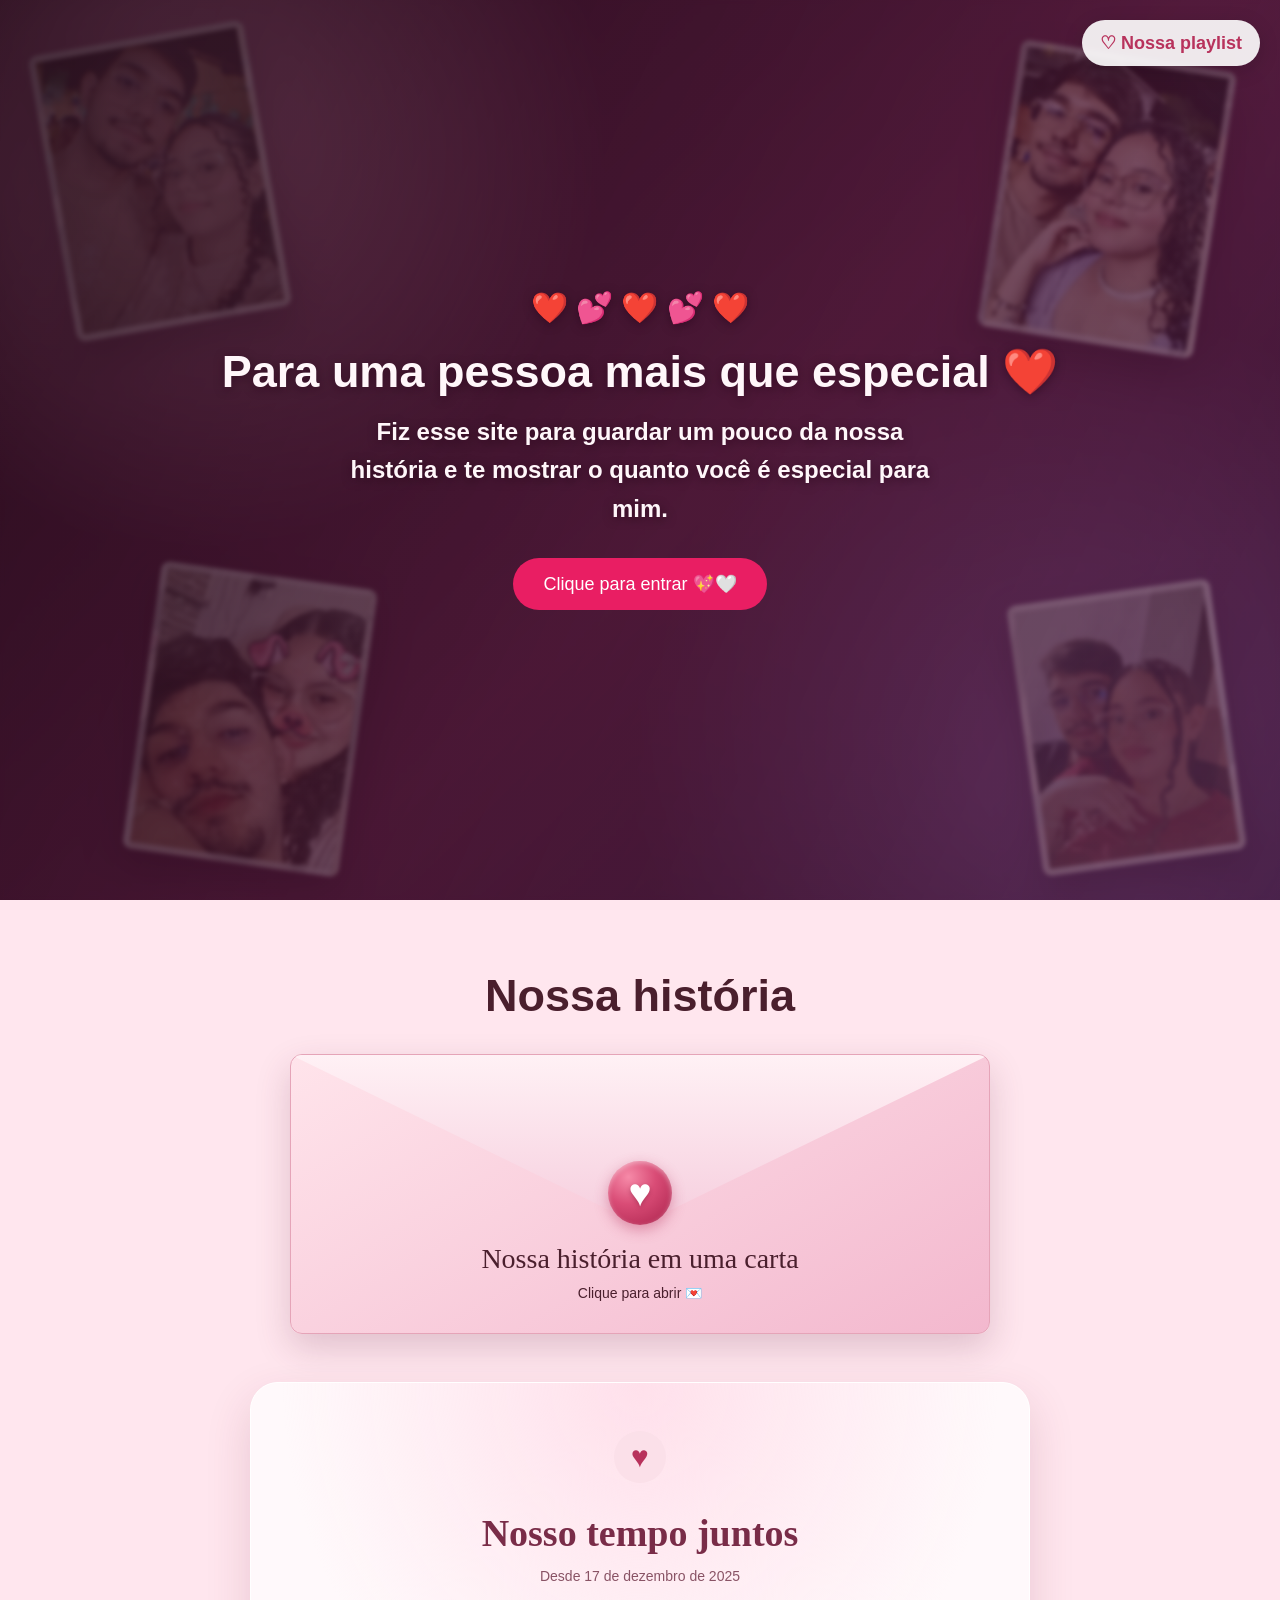
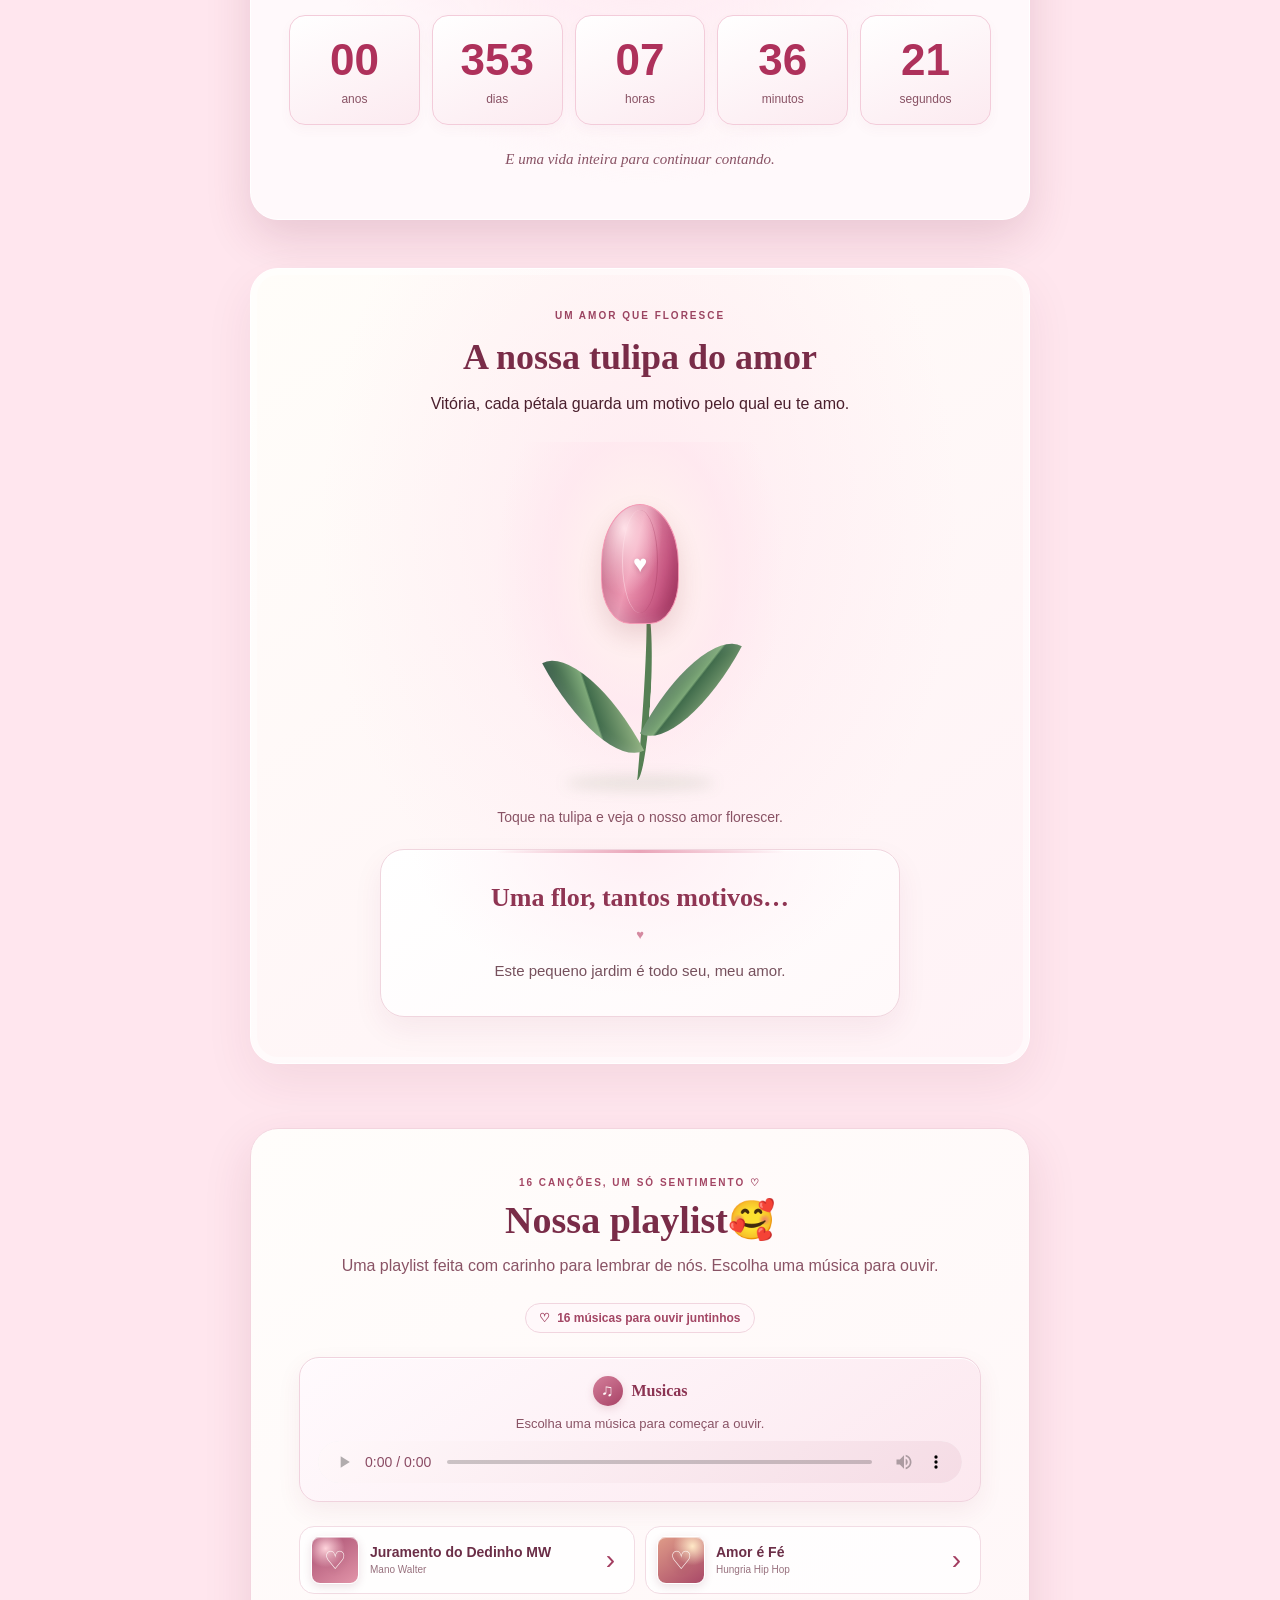
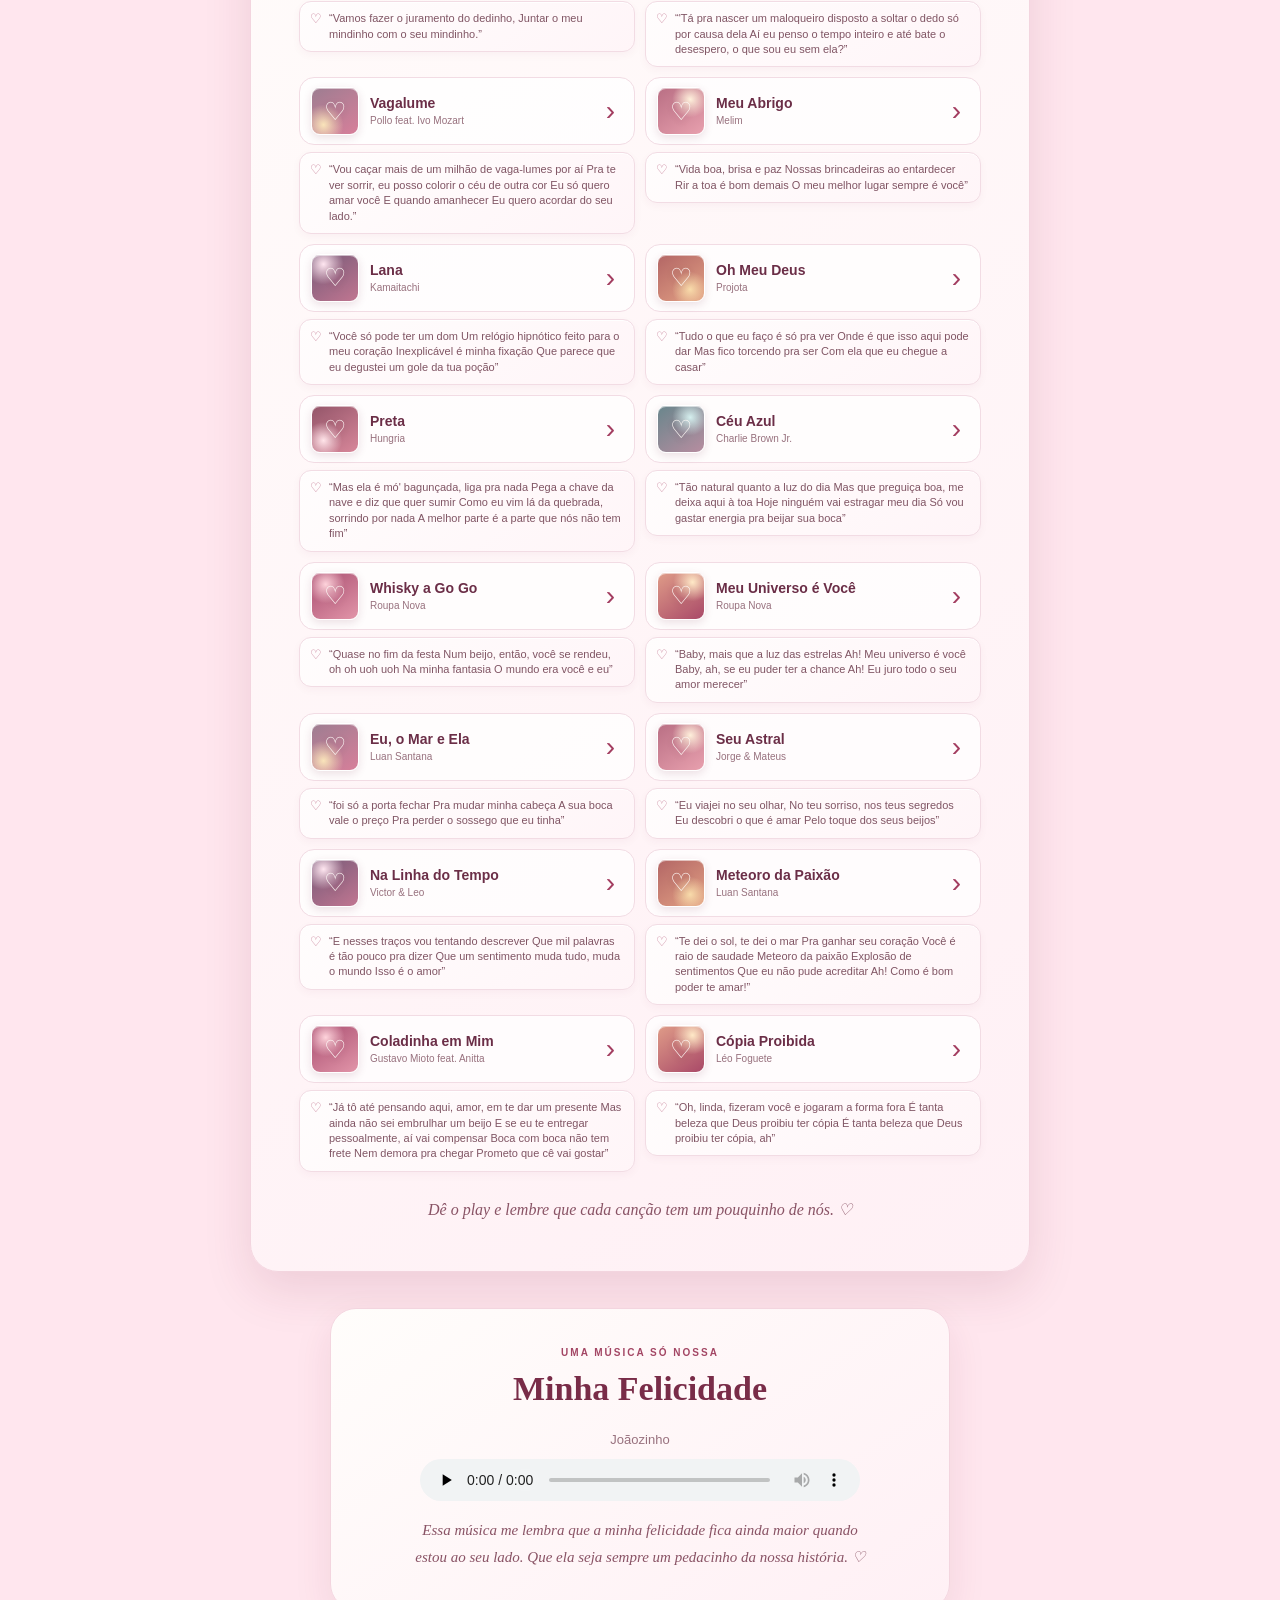
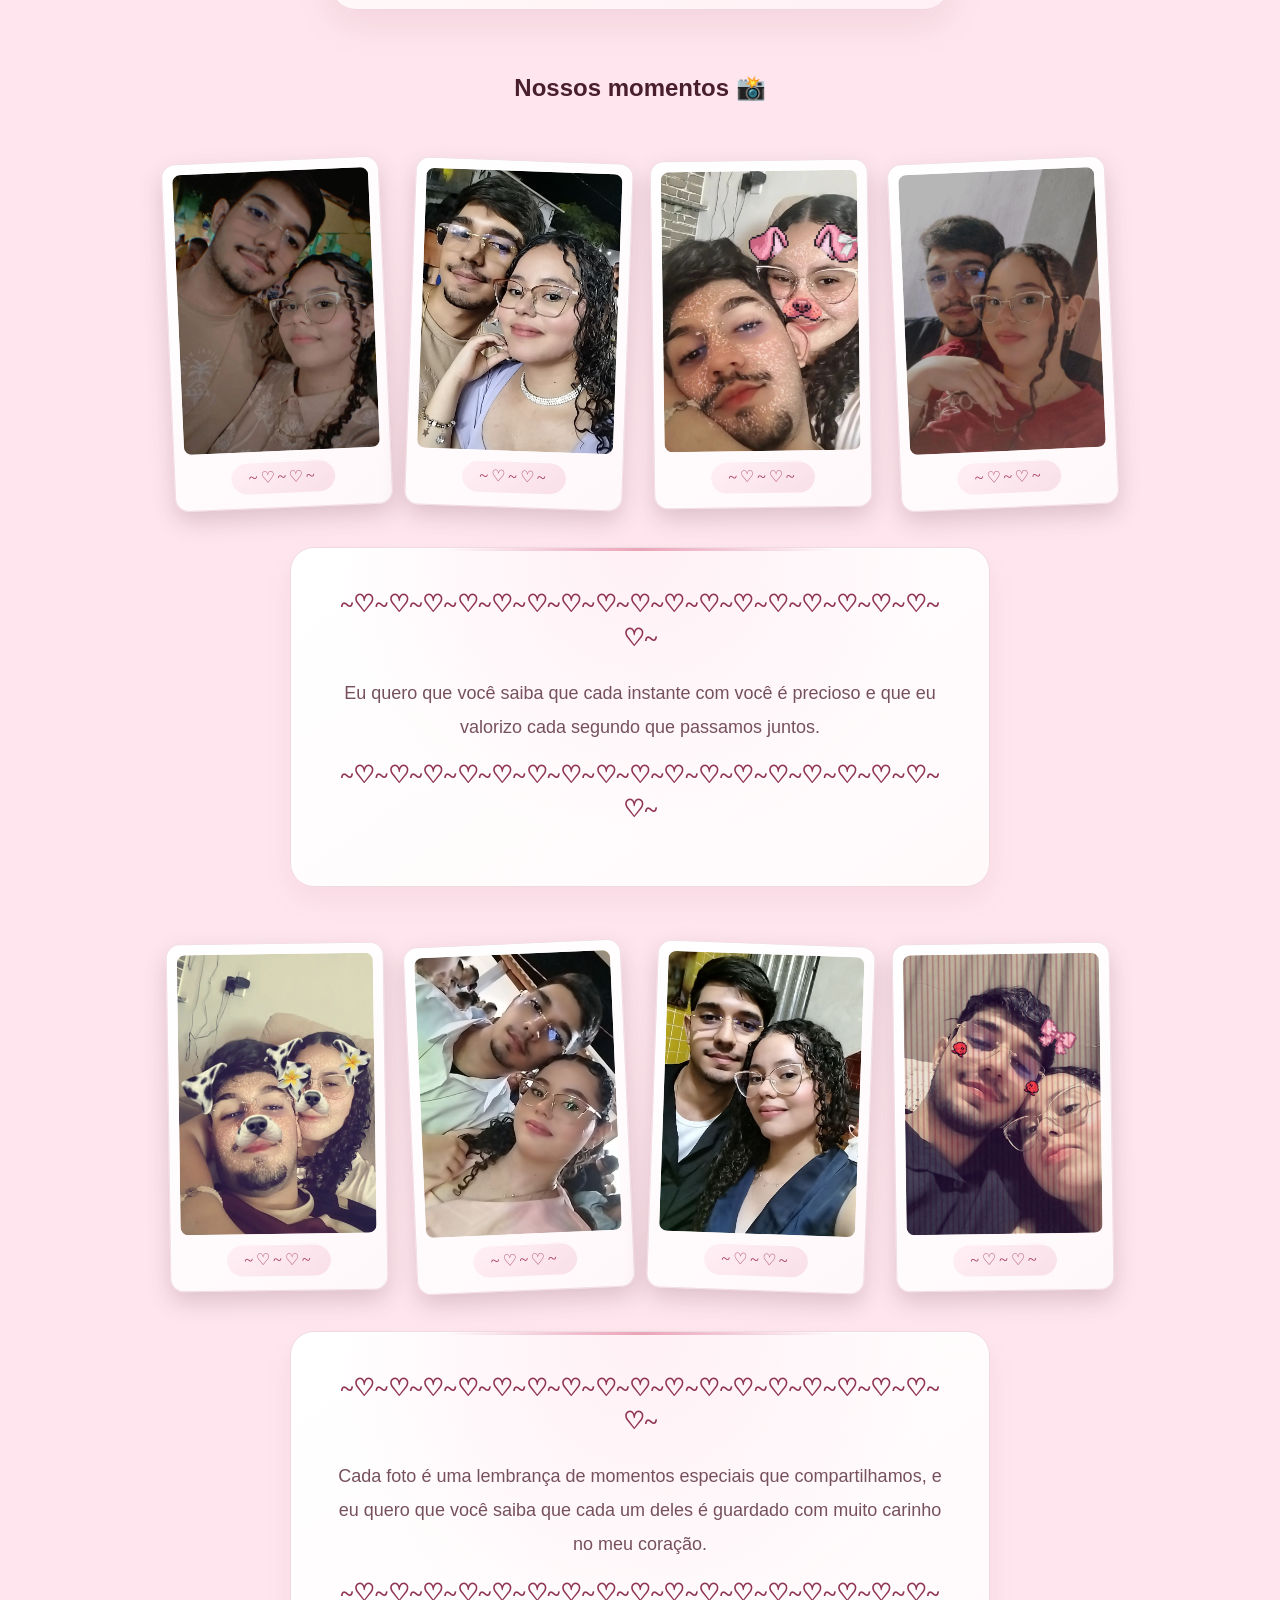
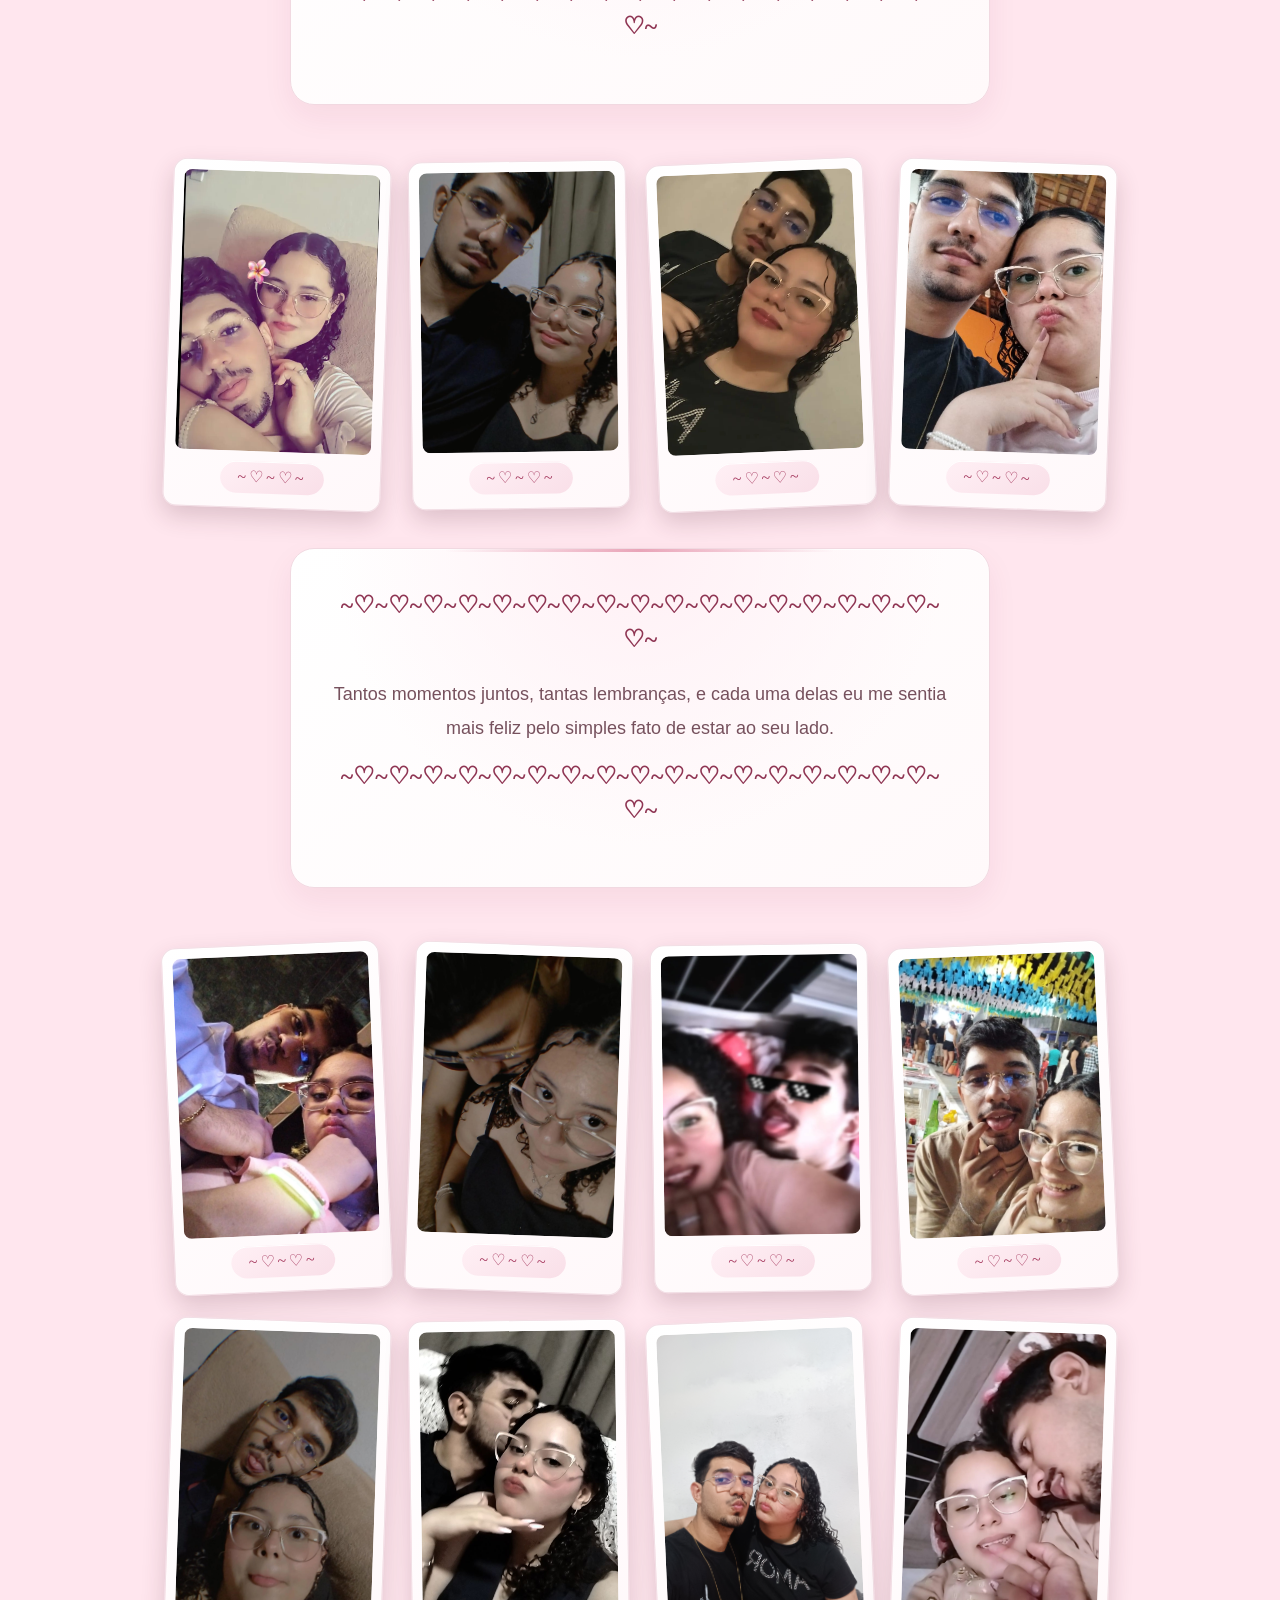
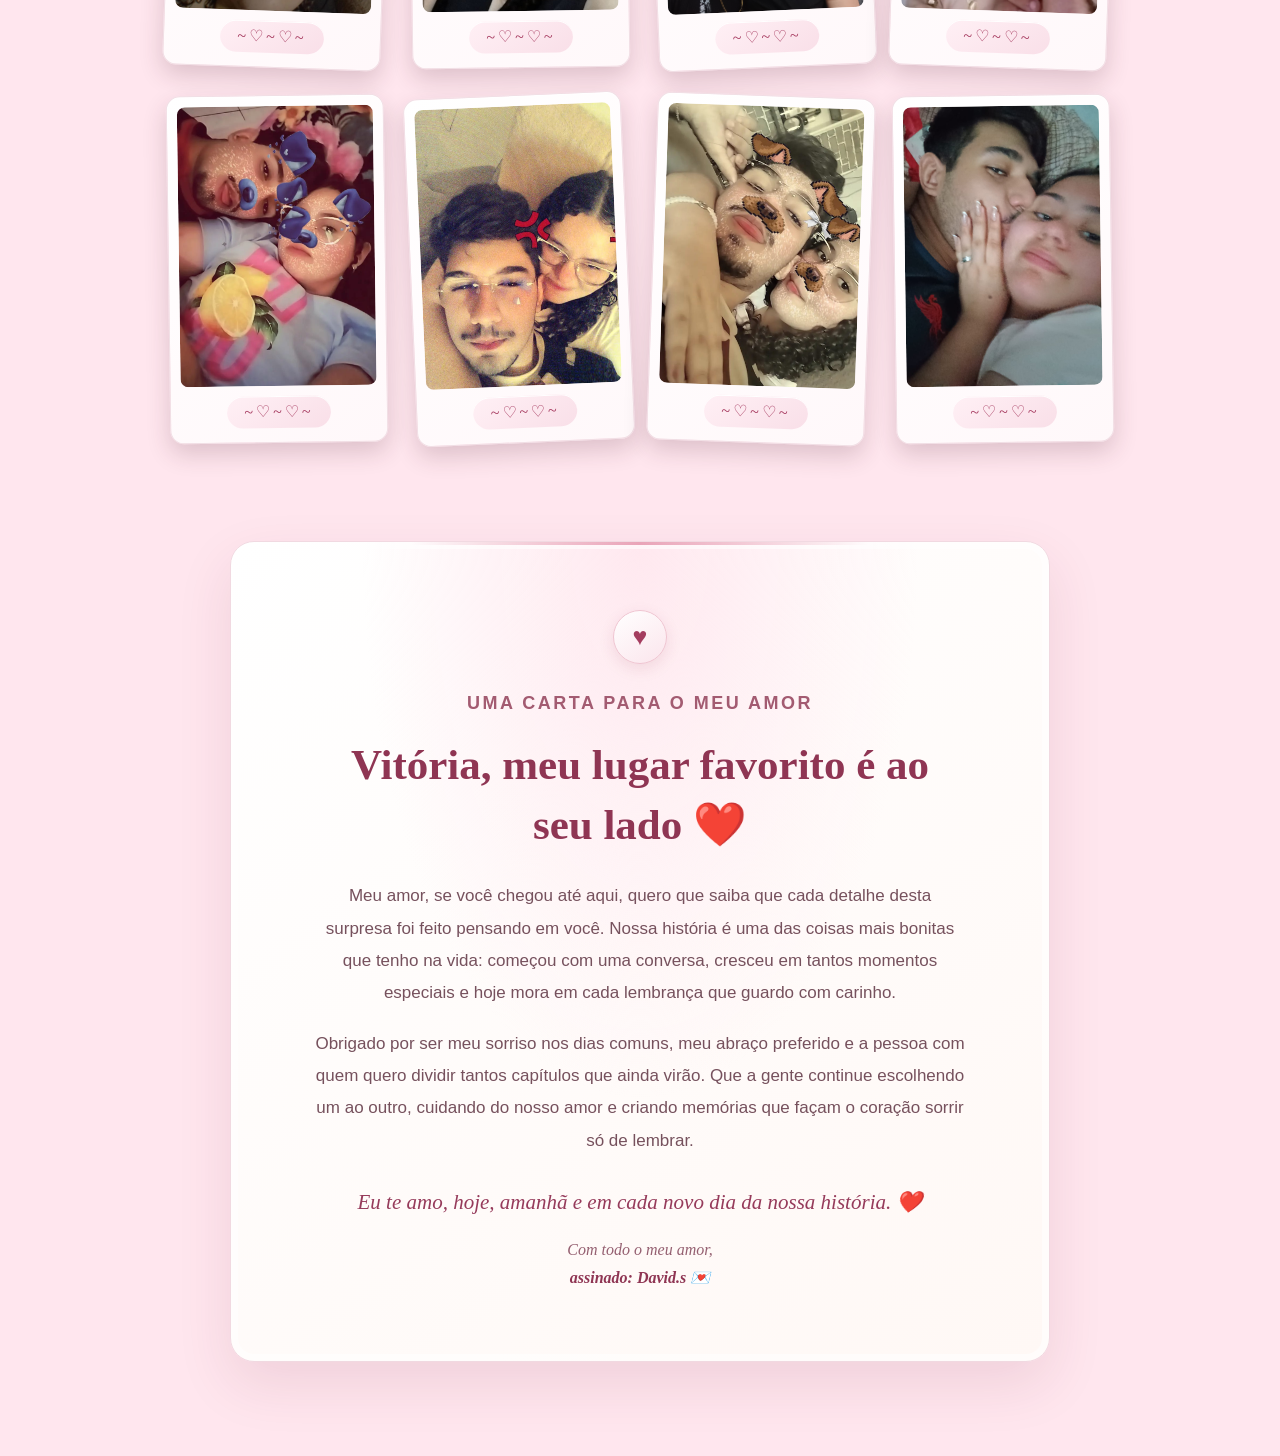
==== index.html @ 2db37184 "Add files via upload" ====
<!DOCTYPE html>
<html lang="pt-BR">
<head>
    <meta charset="UTF-8">
    <meta name="viewport" content="width=device-width, initial-scale=1.0">

    <title>Surpresa pro meu amor ❤️</title>

    <link rel="stylesheet" href="style.css">
</head>

<body>

    <section class="inicio">
        <div class="memorias-inicio" aria-hidden="true">
            <div class="foto-fundo fundo-1"></div>
            <div class="foto-fundo fundo-2"></div>
            <div class="foto-fundo fundo-3"></div>
            <div class="foto-fundo fundo-4"></div>
        </div>

        <div class="coracoes">❤️ 💕 ❤️ 💕 ❤️</div>

        <h1>Para uma pessoa mais que especial ❤️</h1>

        <p class="texto-intro">
            Fiz esse site para guardar um pouco
            da nossa história e te mostrar o 
            quanto você é especial para mim.
        </p>

        <button onclick="mostrarSurpresa()">
            Clique para entrar 💖🤍
        </button>

    </section>


    <section id="surpresa" class="conteudo">

        <h1>Nossa história </h1>

        <details class="carta-historia">
            <summary class="carta-envelope">
                <span class="envelope-aba" aria-hidden="true"></span>
                <span class="envelope-selo" aria-hidden="true">♥</span>
                <span class="envelope-destino">Nossa história em uma carta</span>
                <span class="carta-abrir">Clique para abrir 💌</span>
                <span class="carta-fechar">Clique para fechar a carta</span>
            </summary>
            <div class="carta-papel">
        <p class="texto-destaque">
            Desde o dia 4 de Setenbro de 2025,
             minha vida ficou ainda mais especial quando agente teve nossa primeira comversa. De lá pra cá, muitas coisas aconteceram, muitas lembranças foram criadas e cada momento ao seu lado se tornou único. É no dia 17 de dezembro de 2025 que agente oficializou nosso namoro, e desde então, cada dia ao seu lado é uma nova aventura.
             É no seu sorriso que encontro a minha felicidade e no seu abraço que encontro o meu lar.
        </p>
                <span class="carta-coracao" aria-hidden="true">♥</span>
            </div>
        </details>


        <div class="contador">

            <span class="contador-coracao" aria-hidden="true">♥</span>
            <p class="contador-legenda"></p>
            <h2>Nosso tempo juntos</h2>
            <p class="contador-data">Desde <time datetime="2025-12-17T19:00:00">17 de dezembro de 2025</time></p>

            <div id="tempo" role="group" aria-label="Tempo de namoro">
                <div class="tempo-bloco"><span id="tempo-anos" class="tempo-numero">00</span><span class="tempo-unidade">anos</span></div>
                <div class="tempo-bloco"><span id="tempo-dias" class="tempo-numero">00</span><span class="tempo-unidade">dias</span></div>
                <div class="tempo-bloco"><span id="tempo-horas" class="tempo-numero">00</span><span class="tempo-unidade">horas</span></div>
                <div class="tempo-bloco"><span id="tempo-minutos" class="tempo-numero">00</span><span class="tempo-unidade">minutos</span></div>
                <div class="tempo-bloco"><span id="tempo-segundos" class="tempo-numero">00</span><span class="tempo-unidade">segundos</span></div>
            </div>
            <p class="contador-frase">E uma vida inteira para continuar contando.</p>

        </div>
        <section class="jardim" aria-labelledby="jardim-titulo">
            <p class="jardim-legenda">UM AMOR QUE FLORESCE</p>
            <h2 id="jardim-titulo">A nossa tulipa do amor</h2>
            <p>Vitória, cada pétala guarda um motivo pelo qual eu te amo.</p>
            <div class="tulipa-cenario">
                <span class="tulipa-caule" aria-hidden="true"></span>
                <span class="tulipa-folha folha-esquerda" aria-hidden="true"></span>
                <span class="tulipa-folha folha-direita" aria-hidden="true"></span>
                <div class="tulipa-flor" id="tulipa-flor">
                    <button class="tulipa-petala" style="--angulo: -56deg" type="button" aria-label="Seu sorriso" hidden></button>
                    <button class="tulipa-petala" style="--angulo: -40deg" type="button" aria-label="Seu carinho" hidden></button>
                    <button class="tulipa-petala" style="--angulo: -24deg" type="button" aria-label="Seu jeitinho" hidden></button>
                    <button class="tulipa-petala" style="--angulo: -8deg" type="button" aria-label="Nossas conversas" hidden></button>
                    <button class="tulipa-petala" style="--angulo: 8deg" type="button" aria-label="Os momentos juntos" hidden></button>
                    <button class="tulipa-petala" style="--angulo: 24deg" type="button" aria-label="Seu abraço" hidden></button>
                    <button class="tulipa-petala" style="--angulo: 40deg" type="button" aria-label="Sua companhia" hidden></button>
                    <button class="tulipa-petala" style="--angulo: 56deg" type="button" aria-label="Nosso futuro" hidden></button>
                    <button class="tulipa-botao" id="tulipa-botao" type="button" aria-label="Fazer a tulipa florescer" aria-expanded="false">♥</button>
                </div>
            </div>
            <p class="jardim-instrucao" id="jardim-instrucao">Toque na tulipa e veja o nosso amor florescer.</p>
            <div class="jardim-mensagem" aria-live="polite" aria-atomic="true">
                <h3 id="motivo-titulo">Uma flor, tantos motivos…</h3>
                <p id="motivo-texto">Este pequeno jardim é todo seu, meu amor.</p>
            </div>
            <p class="jardim-progresso" id="jardim-progresso"></p>
        </section>
        <!-- CORAÇÕES FLUTUANTES -->
  <div id="coracoes-flutuantes" aria-hidden="true"></div>
    <button id="botaoMusica" class="musica-btn" type="button" onclick="document.getElementById('playlist').scrollIntoView({ behavior: 'smooth' })">
        ♡ Nossa playlist
    </button>

        <section class="playlist" id="playlist" aria-labelledby="playlist-titulo">
            <p class="playlist-legenda">16 CANÇÕES, UM SÓ SENTIMENTO ♡</p>
            <h2 id="playlist-titulo">Nossa playlist🥰</h2>
            <p class="playlist-intro">Uma playlist feita com carinho para lembrar de nós. Escolha uma música para ouvir.</p>
            <p class="playlist-contagem">♡ &nbsp;16 músicas para ouvir juntinhos</p>
            <div class="playlist-player">
                <div class="player-identidade" aria-hidden="true"><span>♫</span><strong>Musicas</strong></div>
                <p id="playlist-status" aria-live="polite">Escolha uma música para começar a ouvir.</p>
                <audio id="playlist-audio" controls preload="none" aria-label="Player da playlist"></audio>
            </div>
            <ol class="playlist-lista">
                <li><button class="faixa-botao" type="button" data-src="PLAYLIST/JURAMENTO%20DEDINHO%20.mp3" data-title="Juramento do Dedinho MW"><span class="faixa-capa capa-1" aria-hidden="true">♡</span><span class="faixa-info"><strong>Juramento do Dedinho MW</strong><small>Mano Walter</small></span><span class="faixa-tocar" aria-hidden="true">›</span></button><div class="faixa-frase">“Vamos fazer o juramento do dedinho, Juntar o meu mindinho com o seu mindinho.”</div></li>
                <li><button class="faixa-botao" type="button" data-src="PLAYLIST/AMOR%20E%20F%C3%89%20.mp3" data-title="Amor é Fé"><span class="faixa-capa capa-2" aria-hidden="true">♡</span><span class="faixa-info"><strong>Amor é Fé</strong><small>Hungria Hip Hop</small></span><span class="faixa-tocar" aria-hidden="true">›</span></button><div class="faixa-frase">“'Tá pra nascer um maloqueiro disposto a soltar o dedo só por causa dela Aí eu penso o tempo inteiro e até bate o desespero, o que sou eu sem ela?”</div></li>
                <li><button class="faixa-botao" type="button" data-src="PLAYLIST/VAGALUMES.mp3" data-title="Vagalume"><span class="faixa-capa capa-3" aria-hidden="true">♡</span><span class="faixa-info"><strong>Vagalume</strong><small>Pollo feat. Ivo Mozart</small></span><span class="faixa-tocar" aria-hidden="true">›</span></button><div class="faixa-frase">“Vou caçar mais de um milhão de vaga-lumes por aí Pra te ver sorrir, eu posso colorir o céu de outra cor Eu só quero amar você E quando amanhecer Eu quero acordar do seu lado.”</div></li>
                <li><button class="faixa-botao" type="button" data-src="PLAYLIST/MEU%20ABRIGO.mp3" data-title="Meu Abrigo"><span class="faixa-capa capa-4" aria-hidden="true">♡</span><span class="faixa-info"><strong>Meu Abrigo</strong><small>Melim</small></span><span class="faixa-tocar" aria-hidden="true">›</span></button><div class="faixa-frase">“Vida boa, brisa e paz Nossas brincadeiras ao entardecer Rir a toa é bom demais O meu melhor lugar sempre é você”</div></li>
                <li><button class="faixa-botao" type="button" data-src="PLAYLIST/LANA.mp3" data-title="Lana"><span class="faixa-capa capa-5" aria-hidden="true">♡</span><span class="faixa-info"><strong>Lana</strong><small>Kamaitachi</small></span><span class="faixa-tocar" aria-hidden="true">›</span></button><div class="faixa-frase">“Você só pode ter um dom Um relógio hipnótico feito para o meu coração Inexplicável é minha fixação Que parece que eu degustei um gole da tua poção”</div></li>
                <li><button class="faixa-botao" type="button" data-src="PLAYLIST/HO%20MEU%20DEUS.mp3" data-title="Oh Meu Deus"><span class="faixa-capa capa-6" aria-hidden="true">♡</span><span class="faixa-info"><strong>Oh Meu Deus</strong><small>Projota</small></span><span class="faixa-tocar" aria-hidden="true">›</span></button><div class="faixa-frase">“Tudo o que eu faço é só pra ver Onde é que isso aqui pode dar Mas fico torcendo pra ser Com ela que eu chegue a casar”</div></li>
                <li><button class="faixa-botao" type="button" data-src="PLAYLIST/PRETA.mp3" data-title="Preta"><span class="faixa-capa capa-7" aria-hidden="true">♡</span><span class="faixa-info"><strong>Preta</strong><small>Hungria</small></span><span class="faixa-tocar" aria-hidden="true">›</span></button><div class="faixa-frase">“Mas ela é mó' bagunçada, liga pra nada Pega a chave da nave e diz que quer sumir Como eu vim lá da quebrada, sorrindo por nada A melhor parte é a parte que nós não tem fim”</div></li>
                <li><button class="faixa-botao" type="button" data-src="PLAYLIST/C%C3%89U%20AZUL%20.mp3" data-title="Céu Azul"><span class="faixa-capa capa-8" aria-hidden="true">♡</span><span class="faixa-info"><strong>Céu Azul</strong><small>Charlie Brown Jr.</small></span><span class="faixa-tocar" aria-hidden="true">›</span></button><div class="faixa-frase">“Tão natural quanto a luz do dia Mas que preguiça boa, me deixa aqui à toa Hoje ninguém vai estragar meu dia Só vou gastar energia pra beijar sua boca”</div></li>
                <li><button class="faixa-botao" type="button" data-src="PLAYLIST/WHISKY%20A%20GO%20GO.mp3" data-title="Whisky a Go Go"><span class="faixa-capa capa-9" aria-hidden="true">♡</span><span class="faixa-info"><strong>Whisky a Go Go</strong><small>Roupa Nova</small></span><span class="faixa-tocar" aria-hidden="true">›</span></button><div class="faixa-frase">“Quase no fim da festa Num beijo, então, você se rendeu, oh oh uoh uoh Na minha fantasia O mundo era você e eu”</div></li>
                <li><button class="faixa-botao" type="button" data-src="PLAYLIST/MEU%20UNIVERSO%20E%20VOC%C3%8A%20.mp3" data-title="Meu Universo é Você"><span class="faixa-capa capa-10" aria-hidden="true">♡</span><span class="faixa-info"><strong>Meu Universo é Você</strong><small>Roupa Nova</small></span><span class="faixa-tocar" aria-hidden="true">›</span></button><div class="faixa-frase">“Baby, mais que a luz das estrelas Ah! Meu universo é você Baby, ah, se eu puder ter a chance Ah! Eu juro todo o seu amor merecer”</div></li>
                <li><button class="faixa-botao" type="button" data-src="PLAYLIST/EU%20O%20MAR%20E%20ELA.mp3" data-title="Eu, o Mar e Ela"><span class="faixa-capa capa-11" aria-hidden="true">♡</span><span class="faixa-info"><strong>Eu, o Mar e Ela</strong><small>Luan Santana</small></span><span class="faixa-tocar" aria-hidden="true">›</span></button><div class="faixa-frase">“foi só a porta fechar Pra mudar minha cabeça A sua boca vale o preço Pra perder o sossego que eu tinha”</div></li>
                <li><button class="faixa-botao" type="button" data-src="PLAYLIST/ASTRAL.mp3" data-title="Seu Astral"><span class="faixa-capa capa-12" aria-hidden="true">♡</span><span class="faixa-info"><strong>Seu Astral</strong><small>Jorge & Mateus</small></span><span class="faixa-tocar" aria-hidden="true">›</span></button><div class="faixa-frase">“Eu viajei no seu olhar, No teu sorriso, nos teus segredos Eu descobri o que é amar Pelo toque dos seus beijos”</div></li>
                <li><button class="faixa-botao" type="button" data-src="PLAYLIST/NA%20LINHA%20DO%20TEMPO.mp3" data-title="Na Linha do Tempo"><span class="faixa-capa capa-13" aria-hidden="true">♡</span><span class="faixa-info"><strong>Na Linha do Tempo</strong><small>Victor & Leo</small></span><span class="faixa-tocar" aria-hidden="true">›</span></button><div class="faixa-frase">“E nesses traços vou tentando descrever Que mil palavras é tão pouco pra dizer Que um sentimento muda tudo, muda o mundo Isso é o amor”</div></li>
                <li><button class="faixa-botao" type="button" data-src="PLAYLIST/METEORO%20DA%20PAIX%C3%83O%20.mp3" data-title="Meteoro da Paixão"><span class="faixa-capa capa-14" aria-hidden="true">♡</span><span class="faixa-info"><strong>Meteoro da Paixão</strong><small>Luan Santana</small></span><span class="faixa-tocar" aria-hidden="true">›</span></button><div class="faixa-frase">“Te dei o sol, te dei o mar Pra ganhar seu coração Você é raio de saudade Meteoro da paixão Explosão de sentimentos Que eu não pude acreditar Ah! Como é bom poder te amar!”</div></li>
                <li><button class="faixa-botao" type="button" data-src="PLAYLIST/COLADINHA%20EM%20MIM.mp3" data-title="Coladinha em Mim"><span class="faixa-capa capa-15" aria-hidden="true">♡</span><span class="faixa-info"><strong>Coladinha em Mim</strong><small>Gustavo Mioto feat. Anitta</small></span><span class="faixa-tocar" aria-hidden="true">›</span></button><div class="faixa-frase">“Já tô até pensando aqui, amor, em te dar um presente Mas ainda não sei embrulhar um beijo E se eu te entregar pessoalmente, aí vai compensar Boca com boca não tem frete Nem demora pra chegar Prometo que cê vai gostar”</div></li>
                <li><button class="faixa-botao" type="button" data-src="PLAYLIST/C%C3%93PIA%20PROIBIDA.mp3" data-title="Cópia Proibida"><span class="faixa-capa capa-16" aria-hidden="true">♡</span><span class="faixa-info"><strong>Cópia Proibida</strong><small>Léo Foguete</small></span><span class="faixa-tocar" aria-hidden="true">›</span></button><div class="faixa-frase">“Oh, linda, fizeram você e jogaram a forma fora É tanta beleza que Deus proibiu ter cópia É tanta beleza que Deus proibiu ter cópia, ah”</div></li>
            </ol>
            <p class="playlist-final">Dê o play e lembre que cada canção tem um pouquinho de nós. ♡</p>
        </section>

        <section class="musica-especial" aria-labelledby="musica-especial-titulo">
            <p class="musica-especial-legenda">UMA MÚSICA SÓ NOSSA</p>
            <h2 id="musica-especial-titulo">Minha Felicidade</h2>
            <p class="musica-especial-artista">Joãozinho</p>
            <audio controls preload="none" aria-label="Minha Felicidade, de Joãozinho">
                <source src="PLAYLIST/minha%20felicidade.mpeg" type="audio/mpeg">
                Seu navegador não consegue reproduzir este áudio.
            </audio>
            <p class="musica-especial-texto">Essa música me lembra que a minha felicidade fica ainda maior quando estou ao seu lado. Que ela seja sempre um pedacinho da nossa história. ♡</p>
        </section>

        <h2>Nossos momentos 📸</h2>

        <div class="galeria">
            <button class="polaroid" type="button" data-foto="fotos/foto1.jpg"><img src="fotos/foto1.jpg" alt="Nosso momento 1"><span>~♡~♡~</span></button>
            <button class="polaroid" type="button" data-foto="fotos/foto2.jpg"><img src="fotos/foto2.jpg" alt="Nosso momento 2"><span>~♡~♡~</span></button>
            <button class="polaroid" type="button" data-foto="fotos/foto3.jpg"><img src="fotos/foto3.jpg" alt="Nosso momento 3"><span>~♡~♡~</span></button>
            <button class="polaroid" type="button" data-foto="fotos/foto4.jpg"><img src="fotos/foto4.jpg" alt="Nosso momento 4"><span>~♡~♡~</span></button>
         <div class="mensagem">

            <h2>~♡~♡~♡~♡~♡~♡~♡~♡~♡~♡~♡~♡~♡~♡~♡~♡~♡~♡~</h2>

            <p>
                 Eu quero que você saiba que cada instante com você é precioso e que eu valorizo cada segundo que passamos juntos.
            </p>
            

            <h2>~♡~♡~♡~♡~♡~♡~♡~♡~♡~♡~♡~♡~♡~♡~♡~♡~♡~♡~</h2>

        </div>
            <button class="polaroid" type="button" data-foto="fotos/foto5.jpg"><img src="fotos/foto5.jpg" alt="Nosso momento 5"><span>~♡~♡~</span></button>
            <button class="polaroid" type="button" data-foto="fotos/foto6.jpg"><img src="fotos/foto6.jpg" alt="Nosso momento 6"><span>~♡~♡~</span></button>
            <button class="polaroid" type="button" data-foto="fotos/foto7.jpg"><img src="fotos/foto7.jpg" alt="Nosso momento 7"><span>~♡~♡~</span></button>
            <button class="polaroid" type="button" data-foto="fotos/foto8.jpg"><img src="fotos/foto8.jpg" alt="Nosso momento 8"><span>~♡~♡~</span></button>
         <div class="mensagem">

            <h2>~♡~♡~♡~♡~♡~♡~♡~♡~♡~♡~♡~♡~♡~♡~♡~♡~♡~♡~</h2>

            <p>
                Cada foto é uma lembrança de momentos especiais que compartilhamos, e eu quero que você saiba que cada um deles é guardado com muito carinho no meu coração.
            </p>
            

            <h2>~♡~♡~♡~♡~♡~♡~♡~♡~♡~♡~♡~♡~♡~♡~♡~♡~♡~♡~</h2>


        </div>
            <button class="polaroid" type="button" data-foto="fotos/foto9.jpg"><img src="fotos/foto9.jpg" alt="Nosso momento 9"><span>~♡~♡~</span></button>
            <button class="polaroid" type="button" data-foto="fotos/foto10.jpg"><img src="fotos/foto10.jpg" alt="Nosso momento 10"><span>~♡~♡~</span></button>
            <button class="polaroid" type="button" data-foto="fotos/foto11.jpg"><img src="fotos/foto11.jpg" alt="Nosso momento 11"><span>~♡~♡~</span></button>
            <button class="polaroid" type="button" data-foto="fotos/foto12.jpg"><img src="fotos/foto12.jpg" alt="Nosso momento 12"><span>~♡~♡~</span></button>
         <div class="mensagem">

            <h2>~♡~♡~♡~♡~♡~♡~♡~♡~♡~♡~♡~♡~♡~♡~♡~♡~♡~♡~</h2>

            <p>
                Tantos momentos juntos, tantas lembranças, e cada uma delas eu me sentia mais feliz pelo simples fato de estar ao seu lado. 
            </p>
            

            <h2>~♡~♡~♡~♡~♡~♡~♡~♡~♡~♡~♡~♡~♡~♡~♡~♡~♡~♡~</h2>


        </div>

            <!-- Fotos extras: coloque os arquivos foto13.jpg até foto24.jpg na pasta fotos. -->
            <button class="polaroid" type="button" data-foto="fotos/foto13.jpg"><img src="fotos/foto13.jpg" alt="Nosso momento 13" loading="lazy"><span>~♡~♡~</span></button>
            <button class="polaroid" type="button" data-foto="fotos/foto14.jpg"><img src="fotos/foto14.jpg" alt="Nosso momento 14" loading="lazy"><span>~♡~♡~</span></button>
            <button class="polaroid" type="button" data-foto="fotos/foto15.jpg"><img src="fotos/foto15.jpg" alt="Nosso momento 15" loading="lazy"><span>~♡~♡~</span></button>
            <button class="polaroid" type="button" data-foto="fotos/foto16.jpg"><img src="fotos/foto16.jpg" alt="Nosso momento 16" loading="lazy"><span>~♡~♡~</span></button>
            <button class="polaroid" type="button" data-foto="fotos/foto17.jpg"><img src="fotos/foto17.jpg" alt="Nosso momento 17" loading="lazy"><span>~♡~♡~</span></button>
            <button class="polaroid" type="button" data-foto="fotos/foto18.jpg"><img src="fotos/foto18.jpg" alt="Nosso momento 18" loading="lazy"><span>~♡~♡~</span></button>
            <button class="polaroid" type="button" data-foto="fotos/foto19.jpg"><img src="fotos/foto19.jpg" alt="Nosso momento 19" loading="lazy"><span>~♡~♡~</span></button>
            <button class="polaroid" type="button" data-foto="fotos/foto20.jpg"><img src="fotos/foto20.jpg" alt="Nosso momento 20" loading="lazy"><span>~♡~♡~</span></button>
            <button class="polaroid" type="button" data-foto="fotos/foto21.jpg"><img src="fotos/foto21.jpg" alt="Nosso momento 21" loading="lazy"><span>~♡~♡~</span></button>
            <button class="polaroid" type="button" data-foto="fotos/foto22.jpg"><img src="fotos/foto22.jpg" alt="Nosso momento 22" loading="lazy"><span>~♡~♡~</span></button>
            <button class="polaroid" type="button" data-foto="fotos/foto23.jpg"><img src="fotos/foto23.jpg" alt="Nosso momento 23" loading="lazy"><span>~♡~♡~</span></button>
            <button class="polaroid" type="button" data-foto="fotos/foto24.jpg"><img src="fotos/foto24.jpg" alt="Nosso momento 24" loading="lazy"><span>~♡~♡~</span></button>

            
        </div>

        <div class="lightbox" id="lightbox" aria-hidden="true" aria-modal="true" role="dialog" aria-label="Foto ampliada">
            <button class="lightbox-fechar" type="button" aria-label="Fechar foto"> × </button>
            <button class="lightbox-nav anterior" type="button" aria-label="Foto anterior"> ‹ </button>
            <img class="lightbox-imagem" src="" alt="">
            <button class="lightbox-nav proxima" type="button" aria-label="Próxima foto"> › </button>
        </div>


        <section class="mensagem mensagem-final" aria-labelledby="mensagem-final-titulo">
            <span class="mensagem-final-selo" aria-hidden="true">♥</span>
            <p class="mensagem-final-legenda">UMA CARTA PARA O MEU AMOR</p>
            <h2 id="mensagem-final-titulo">Vitória, meu lugar favorito é ao seu lado ❤️</h2>
            <p>
                Meu amor, se você chegou até aqui, quero que saiba que cada detalhe desta surpresa foi feito pensando em você. Nossa história é uma das coisas mais bonitas que tenho na vida: começou com uma conversa, cresceu em tantos momentos especiais e hoje mora em cada lembrança que guardo com carinho.
            </p>
            <p>
                Obrigado por ser meu sorriso nos dias comuns, meu abraço preferido e a pessoa com quem quero dividir tantos capítulos que ainda virão. Que a gente continue escolhendo um ao outro, cuidando do nosso amor e criando memórias que façam o coração sorrir só de lembrar.
            </p>
            <p class="mensagem-final-fecho">Eu te amo, hoje, amanhã e em cada novo dia da nossa história. ❤️</p>
            <p class="mensagem-final-assinatura">Com todo o meu amor,<br><span>assinado: David.s 💌</span></p>
        </section>


        
    </section>


    <script src="script.js"></script>

</body>
</html>
---- style.css ----
﻿* {
    margin: 0;
    padding: 0;
    box-sizing: border-box;
}

body {
    font-family: Arial, sans-serif;
    background: #ffe6ee;
    color: #4a1f2d;
    text-align: center;
    position: relative;
    isolation: isolate;
}

body::before {
    content: "";
    position: fixed;
    inset: 0;
    z-index: -1;
    pointer-events: none;
    background: #f5c5da url("fotos/fundo-galeria-hd.png") center / cover no-repeat;
}

/* =========================
   BOTÃO DA MÚSICA
========================= */

.musica-btn {
    position: fixed;
    top: 20px;
    right: 20px;
    z-index: 1000;

    border: none;
    border-radius: 50px;

    padding: 12px 18px;

    background: rgba(255, 255, 255, 0.9);
    color: #b8325c;

    font-weight: bold;
    cursor: pointer;

    box-shadow: 0 5px 20px rgba(0, 0, 0, 0.15);

    transition: 0.3s;
}

/* Playlist romântica */
.playlist {
    max-width: 780px;
    margin: 64px auto;
    padding: clamp(26px, 5vw, 48px);
    border: 1px solid #f3d5df;
    border-radius: 28px;
    background: linear-gradient(145deg, #fffdfb, #fff0f5);
    box-shadow: 0 18px 48px #74234220;
    text-align: left;
    scroll-margin-top: 90px;
}
.playlist-legenda { color: #a34664; font-size: 10px; font-weight: bold; letter-spacing: 2px; text-align: center; }
.playlist h2 { margin: 10px 0; color: #792c48; font: bold clamp(27px, 5vw, 38px) Georgia, serif; text-align: center; }
.playlist-intro, .playlist-final { margin: 0 auto 24px; color: #895365; line-height: 1.7; text-align: center; }
.playlist-contagem { width: fit-content; margin: 0 auto 16px; padding: 7px 13px; border: 1px solid #f1d5df; border-radius: 30px; background: #fff8fa; color: #a34664; font-size: 12px; font-weight: bold; }
.playlist-lista { display: grid; grid-template-columns: repeat(2, minmax(0, 1fr)); gap: 10px; list-style: none; }
.playlist-lista li { display: grid; min-width: 0; align-content: start; gap: 7px; }
.faixa-botao { width: 100%; display: flex; min-height: 68px; align-items: center; gap: 11px; padding: 8px 11px; border: 1px solid #f2dce4; border-radius: 15px; background: #ffffffc9; color: inherit; text-align: left; cursor: pointer; transition: transform .2s ease, box-shadow .2s ease, background .2s ease; }
.faixa-botao:hover, .faixa-botao:focus-visible, .faixa-botao.tocando { transform: translateY(-2px); background: #fff; box-shadow: 0 8px 20px #8b25451a; outline: 2px solid #d68ca4; outline-offset: 2px; }
.faixa-capa { display: grid; width: 48px; height: 48px; flex: 0 0 48px; place-items: center; overflow: hidden; border: 1px solid #fff; border-radius: 9px; color: #fffaf7; font: 25px Georgia, serif; text-shadow: 0 2px 6px #54213655; box-shadow: 0 3px 8px #74234222, inset 0 1px #ffffff90; }
.capa-1, .capa-9, .capa-15 { background: radial-gradient(circle at 30% 25%, #ffd4dc, transparent 40%), linear-gradient(145deg, #a84e70, #e295a9); }
.capa-2, .capa-10, .capa-16 { background: radial-gradient(circle at 75% 20%, #ffe9c7, transparent 38%), linear-gradient(145deg, #df9c88, #a94968); }
.capa-3, .capa-11 { background: radial-gradient(circle at 25% 80%, #f9e4ba, transparent 40%), linear-gradient(145deg, #9d7d91, #d77f9a); }
.capa-4, .capa-12 { background: radial-gradient(circle at 70% 25%, #fff1dc, transparent 38%), linear-gradient(145deg, #b96f84, #e8a0ae); }
.capa-5, .capa-13 { background: radial-gradient(circle at 25% 20%, #ffe6f0, transparent 40%), linear-gradient(145deg, #765a78, #c17691); }
.capa-6, .capa-14 { background: radial-gradient(circle at 70% 75%, #f8dbaa, transparent 38%), linear-gradient(145deg, #b36665, #e2a084); }
.capa-7 { background: radial-gradient(circle at 25% 75%, #ffe4e9, transparent 38%), linear-gradient(145deg, #935569, #d8879a); }
.capa-8 { background: radial-gradient(circle at 70% 25%, #d5f0ef, transparent 38%), linear-gradient(145deg, #69868c, #b78da0); }
.playlist-player { display: grid; gap: 10px; margin: 24px 0; padding: 18px; border: 1px solid #f0d3de; border-radius: 20px; background: linear-gradient(145deg, #fffafd, #fce8ef); box-shadow: 0 9px 24px #8b254512, inset 0 1px #fff; text-align: center; }
.player-identidade { display: flex; align-items: center; justify-content: center; gap: 9px; color: #8c3453; }
.player-identidade span { display: grid; width: 30px; height: 30px; place-items: center; border-radius: 50%; background: linear-gradient(145deg, #d4809b, #a84266); color: #fff8f8; font-size: 17px; box-shadow: 0 3px 9px #8b254526; }
.player-identidade strong { font: bold 16px Georgia, serif; }
.playlist-player p { color: #895365; font-size: 13px; }
.playlist-player audio { width: 100%; height: 42px; accent-color: #a84266; color-scheme: light; border-radius: 24px; }
.playlist-player audio::-webkit-media-controls-panel { background: linear-gradient(135deg, #fff8fa, #f5dce5); }
.playlist-player audio::-webkit-media-controls-current-time-display,
.playlist-player audio::-webkit-media-controls-time-remaining-display { color: #79314d; }
.faixa-numero { color: #bb7189; font: 13px Georgia, serif; }
.faixa-info { display: grid; gap: 4px; min-width: 0; }
.faixa-info strong { overflow: hidden; color: #6b2e47; font-size: 14px; text-overflow: ellipsis; white-space: nowrap; }
.faixa-info small { display: -webkit-box; overflow: hidden; color: #98717e; font-size: 10px; line-height: 1.2; -webkit-box-orient: vertical; -webkit-line-clamp: 2; line-clamp: 2; }
.faixa-frase { position: relative; min-height: 39px; padding: 9px 11px 9px 29px; border: 1px solid #f2dce4; border-radius: 12px; background: linear-gradient(145deg, #fffdfd, #fff5f8); box-shadow: 0 3px 9px #7423420a, inset 0 1px #fff; color: #805564; font-size: 11px; line-height: 1.4; }
.faixa-frase::before { position: absolute; top: 8px; left: 10px; color: #c27791; content: "♡"; font-size: 13px; }
.faixa-tocar { display: grid; width: 25px; height: 30px; flex: 0 0 25px; place-items: center; margin-left: auto; color: #a33d60; font: 28px/1 Arial, sans-serif; }
.faixa-botao.tocando .faixa-capa { box-shadow: 0 0 0 2px #fff, 0 0 0 4px #c66b88; }
.playlist-final { margin: 24px auto 0; font-family: Georgia, serif; font-style: italic; }
@media (max-width: 560px) { .playlist { margin: 40px 14px; padding: 26px 18px; } .playlist-lista { grid-template-columns: 1fr; } }
@media (prefers-reduced-motion: reduce) { .faixa-botao { transition: none; } }

.musica-especial {
    display: grid;
    justify-items: center;
    gap: 12px;
    max-width: 620px;
    margin: -28px auto 64px;
    padding: clamp(24px, 5vw, 38px);
    border: 1px solid #f3d5df;
    border-radius: 26px;
    background: linear-gradient(145deg, #fffdfb, #fff0f5);
    box-shadow: 0 14px 38px #74234218;
    text-align: center;
}
.musica-especial-legenda { color: #a34664; font-size: 10px; font-weight: bold; letter-spacing: 2px; }
.musica-especial h2 { color: #792c48; font: bold clamp(26px, 5vw, 34px) Georgia, serif; }
.musica-especial-artista { margin-top: -8px; color: #98717e; font-size: 13px; }
.musica-especial audio { width: min(100%, 440px); height: 42px; accent-color: #a84266; color-scheme: light; }
.musica-especial-texto { max-width: 470px; margin-top: 4px; color: #895365; font: italic 15px/1.8 Georgia, serif; }

.musica-btn:hover {
    transform: scale(1.05);
}



.inicio {
    min-height: 100vh;
    display: flex;
    flex-direction: column;
    justify-content: center;
    align-items: center;
    padding: 30px;
    position: relative;
    isolation: isolate;
    overflow: hidden;
    color: #fff7fa;
    text-shadow: 0 2px 10px rgba(42, 6, 28, 0.6);
    background:
        radial-gradient(circle at 15% 15%, rgba(255, 181, 211, 0.52), transparent 31%),
        radial-gradient(circle at 85% 85%, rgba(177, 123, 205, 0.43), transparent 34%),
        linear-gradient(135deg, #351324, #6b254d 55%, #2b183c);
}

.memorias-inicio {
    position: absolute;
    inset: 0;
    z-index: -1;
}

.memorias-inicio::after {
    content: "";
    position: absolute;
    inset: 0;
    background: linear-gradient(115deg, rgba(35, 9, 25, 0.70), rgba(78, 23, 57, 0.45));
    backdrop-filter: blur(2px);
}

.foto-fundo {
    position: absolute;
    width: clamp(130px, 17vw, 245px);
    aspect-ratio: 3 / 4;
    border: 7px solid rgba(255, 255, 255, 0.72);
    border-radius: 9px;
    background-position: center;
    background-size: cover;
    box-shadow: 0 18px 42px rgba(18, 2, 12, 0.48);
    opacity: 0.55;
}

.fundo-1 {
    top: 4%; left: 4%; transform: rotate(-10deg);
    background-image: url("fotos/foto1.jpg");
}

.fundo-2 {
    top: 6%; right: 5%; transform: rotate(9deg);
    background-image: url("fotos/foto2.jpg");
}

.fundo-3 {
    bottom: 4%; left: 11%; transform: rotate(8deg);
    background-image: url("fotos/foto3.jpg");
}

.fundo-4 {
    width: clamp(130px, 16vw, 225px);
    right: 4%; bottom: 4%; transform: rotate(-8deg);
    background-image: url("fotos/foto4.jpg");
}

@media (max-width: 620px) {
    .foto-fundo { width: 112px; border-width: 5px; }
    .fundo-1 { left: 2%; top: 3%; }
    .fundo-2 { right: 2%; top: 4%; }
    .fundo-3 { left: 3%; bottom: 3%; }
    .fundo-4 { width: 102px; right: 2%; bottom: 3%; }
}

.coracoes {
    font-size: 30px;
    margin-bottom: 20px;
}

h1 {
    font-size: 45px;
    margin-bottom: 15px;
}

h2 {
    margin-bottom: 20px;
}

.inicio p {
    max-width: 600px;
    font-size: 18px;
    line-height: 1.6;
    margin-bottom: 30px;
}

/* Parágrafo com o mesmo destaque visual de um h2. */
.inicio .texto-intro {
    font-size: 1.5em;
    font-weight: bold;
}

button {
    border: none;
    padding: 15px 30px;
    border-radius: 30px;
    background: #e91e63;
    color: white;
    font-size: 18px;
    cursor: pointer;
    transition: 0.3s;
}

button:hover {
    transform: scale(1.08);
    background: #c2185b;
}

.conteudo {
    padding: 70px 20px;
}

.carta-historia {
    max-width: 700px;
    margin: 32px auto 48px;
}

.carta-envelope {
    position: relative;
    display: flex;
    flex-direction: column;
    justify-content: flex-end;
    align-items: center;
    min-height: 280px;
    padding: 42px 20px 32px;
    overflow: hidden;
    list-style: none;
    cursor: pointer;
    border: 1px solid #e5a4b8;
    border-radius: 12px;
    background: linear-gradient(150deg, #ffe4eb, #f3b8ce);
    box-shadow: 0 14px 35px rgba(99, 42, 68, 0.2);
    transition: transform 0.25s ease, box-shadow 0.25s ease;
}

.carta-envelope::-webkit-details-marker { display: none; }
.carta-envelope:hover { transform: translateY(-4px); box-shadow: 0 18px 40px rgba(99, 42, 68, 0.25); }
.carta-envelope:focus-visible { outline: 3px solid #b8325c; outline-offset: 6px; }

.envelope-aba {
    position: absolute;
    inset: 0 0 auto;
    height: 170px;
    background: linear-gradient(#fff1f5, #f6cede);
    clip-path: polygon(0 0, 100% 0, 50% 100%);
    transition: transform 0.4s ease;
    transform-origin: top;
}

.envelope-selo {
    position: relative;
    display: grid;
    place-items: center;
    width: 64px;
    height: 64px;
    margin-bottom: 18px;
    border-radius: 50%;
    background: radial-gradient(circle at 32% 25%, #f68aa8 0, #d94c76 42%, #a9214b 100%);
    color: #fff;
    font-size: 39px;
    text-shadow: 0 2px 4px rgba(105, 20, 48, 0.35);
    box-shadow: inset 0 2px 5px rgba(255, 255, 255, 0.45), 0 5px 14px rgba(184, 50, 92, 0.42);
}

/* O coração do selo pulsa suavemente para dar vida à carta. */
.envelope-selo {
    animation: pulsarSelo 1.8s ease-in-out infinite;
    transform-origin: center;
}

@keyframes pulsarSelo {
    0%, 100% { transform: scale(1); filter: drop-shadow(0 0 0 rgba(184, 50, 92, 0)); }
    50% { transform: scale(1.14); filter: drop-shadow(0 0 7px rgba(184, 50, 92, 0.55)); }
}

.envelope-destino {
    position: relative;
    font-family: "Segoe Print", "Comic Sans MS", cursive;
    font-size: clamp(21px, 4vw, 28px);
}

.carta-abrir, .carta-fechar { position: relative; margin-top: 10px; font-size: 14px; }
.carta-fechar { display: none; }
.carta-historia[open] .carta-abrir { display: none; }
.carta-historia[open] .carta-fechar { display: block; }
.carta-historia[open] .envelope-aba { transform: scaleY(0.15); }

.carta-papel {
    position: relative;
    margin: 18px 8px 0;
    padding: clamp(24px, 5vw, 48px);
    border: 1px solid #eadbc8;
    border-radius: 5px;
    background: linear-gradient(100deg, #fffdf8, #fff7e9);
    color: #613344;
    text-align: left;
    box-shadow: 0 12px 30px rgba(99, 42, 68, 0.16);
    font-family: "Segoe Print", "Comic Sans MS", cursive;
    animation: revelarCarta 0.5s ease both;
}

.carta-saudacao { margin-bottom: 20px; color: #b8325c; font-size: 26px; }
.carta-papel .texto-destaque { font-size: clamp(17px, 2.5vw, 21px); line-height: 1.9; }
.carta-coracao { display: block; margin-top: 24px; color: #b8325c; text-align: center; font-size: 38px; }

@keyframes revelarCarta {
    from { opacity: 0; transform: translateY(-14px); }
    to { opacity: 1; transform: translateY(0); }
}

@media (prefers-reduced-motion: reduce) {
    .carta-papel { animation: none; }
    .carta-envelope, .envelope-aba { transition: none; }
    .envelope-selo { animation: none; }
}

.contador {
    margin: 40px auto;
    max-width: 780px;
    padding: clamp(28px, 5vw, 48px) clamp(16px, 4vw, 38px);
    border: 1px solid #fff;
    border-radius: 28px;
    background: radial-gradient(ellipse at top, #ffe0eb, transparent 65%), #fff9fb;
    box-shadow: 0 18px 45px rgba(116, 35, 66, 0.16);
}

.contador-coracao { display: inline-grid; place-items: center; width: 52px; height: 52px; margin-bottom: 16px; border-radius: 50%; background: #fbe0e9; color: #b8325c; font-size: 30px; }
.contador-legenda { color: #9b4461; font-size: 10px; font-weight: bold; letter-spacing: 2px; margin-bottom: 12px; }
.contador h2 { font-family: Georgia, serif; font-size: clamp(28px, 5vw, 38px); margin-bottom: 10px; color: #792c48; }
.contador-data { font-size: 14px; color: #895365; line-height: 1.6; }

#tempo {
    display: grid;
    grid-template-columns: repeat(5, minmax(0, 1fr));
    gap: 12px;
    margin: 28px 0 22px;
}

.tempo-bloco {
    display: flex;
    flex-direction: column;
    align-items: center;
    gap: 10px;
    padding: 22px 6px 18px;
    border: 1px solid #f3ccda;
    border-radius: 16px;
    background: linear-gradient(155deg, #fff, #fceaf0);
    box-shadow: 0 5px 12px #9b44610a;
}
.tempo-numero { font-size: clamp(28px, 5vw, 44px); font-weight: bold; font-variant-numeric: tabular-nums; color: #ae315b; line-height: 1; }
.tempo-unidade { font-size: 12px; color: #895365; }
.contador-frase { font-family: Georgia, serif; font-style: italic; color: #895365; font-size: 15px; line-height: 1.6; }

@media (max-width: 520px) {
    #tempo { grid-template-columns: repeat(6, minmax(0, 1fr)); gap: 10px; }
    .tempo-bloco { grid-column: span 2; padding: 18px 4px; }
    .tempo-bloco:first-child { grid-column: span 3; }
    .tempo-bloco:nth-child(2) { grid-column: span 3; }
}

.galeria {
    max-width: 1000px;
    margin: 30px auto 70px;
    padding: 28px;
    border-radius: 20px;

    display: grid;
    grid-template-columns: repeat(4, minmax(0, 1fr));

    gap: 28px 24px;
}

.galeria > .mensagem {
    grid-column: 1 / -1;
    width: 100%;
    margin: 12px auto 28px;
    padding: clamp(24px, 4vw, 40px);
    overflow-wrap: anywhere;
    background: rgba(255, 253, 251, 0.94);
}

.polaroid {
    position: relative;
    min-width: 0;
    padding: 10px 10px 14px;
    border: 0;
    border-radius: 14px;
    background: linear-gradient(145deg, #fffdfb, #fff0f5);
    color: #6b3650;
    font-family: "Segoe Print", "Comic Sans MS", cursive;
    font-size: 16px;
    line-height: 1.35;
    box-shadow: 0 10px 23px rgba(77, 31, 50, 0.22);
    cursor: zoom-in;
    transition: transform 0.25s ease, box-shadow 0.25s ease;
}

.polaroid > span {
    display: inline-block;
    padding: 5px 18px;
    border-radius: 20px;
    background: #fce3ed;
    color: #a3355b;
    letter-spacing: 3px;
}

.polaroid:nth-child(3n + 1) { transform: rotate(-2.5deg); }
.polaroid:nth-child(3n + 2) { transform: rotate(2deg); }
.polaroid:nth-child(3n) { transform: rotate(-0.8deg); }

.polaroid img {
    width: 100%;
    height: 280px;
    display: block;
    object-fit: cover;
    border-radius: 8px;
    margin-bottom: 10px;
}

.polaroid:hover,
.polaroid:focus-visible {
    background: #fffdfb;
    transform: translateY(-8px) rotate(0deg) scale(1.03);
    box-shadow: 0 18px 32px rgba(77, 31, 50, 0.3);
    outline: 3px solid #e91e63;
    outline-offset: 4px;
}

.polaroid:active { transform: translateY(-2px) scale(0.98); }

.lightbox {
    position: fixed;
    inset: 0;
    z-index: 2000;
    display: grid;
    grid-template-columns: auto minmax(0, 1fr) auto;
    align-items: center;
    gap: 18px;
    padding: 28px;
    background: rgba(29, 8, 20, 0.9);
    opacity: 0;
    visibility: hidden;
    transition: opacity 0.25s ease, visibility 0.25s ease;
}

.lightbox.aberto { opacity: 1; visibility: visible; }
.lightbox-imagem { max-width: 100%; max-height: 86vh; margin: auto; border: 8px solid #fffdfb; border-radius: 4px; box-shadow: 0 18px 50px rgba(0, 0, 0, 0.5); }
.lightbox-fechar, .lightbox-nav {
    display: grid;
    place-items: center;
    flex-shrink: 0;
    padding: 0;
    border: 1px solid #ffffff80;
    color: #862849;
    cursor: pointer;
    background: linear-gradient(145deg, #fffafc, #f8d4e2);
    box-shadow: 0 6px 22px #00000040;
    transition: background 0.2s ease, transform 0.2s ease, box-shadow 0.2s ease;
}
.lightbox-fechar:hover, .lightbox-nav:hover { background: #fff; transform: scale(1.08); box-shadow: 0 8px 28px #e91e634d; }
.lightbox-fechar:focus-visible, .lightbox-nav:focus-visible { outline: 3px solid #ffaccb; outline-offset: 5px; }
.lightbox-fechar:active, .lightbox-nav:active { transform: scale(0.94); }
.lightbox-fechar { position: absolute; top: 18px; right: 22px; width: 48px; height: 48px; border-radius: 50%; font-size: 31px; line-height: 1; }
.lightbox-nav { width: 54px; height: 64px; border-radius: 20px; font-size: 47px; line-height: 1; }
body.lightbox-ativa { overflow: hidden; }

@media (max-width: 620px) {
    .galeria { grid-template-columns: repeat(2, minmax(0, 1fr)); gap: 20px 14px; padding: 20px 12px; }
    .polaroid { padding: 7px 7px 10px; font-size: 13px; }
    .polaroid img { height: 190px; margin-bottom: 7px; }
    .lightbox { gap: 8px; padding: 16px 8px; }
    .lightbox-imagem { border-width: 5px; max-height: 78vh; }
    .lightbox-nav { width: 44px; height: 54px; font-size: 38px; border-radius: 16px; }
}

@media (prefers-reduced-motion: reduce) {
    .polaroid, .lightbox-fechar, .lightbox-nav { transition: none; }
}

.mensagem {
    max-width: 700px;
    margin: auto;
    padding: 40px;
    border-radius: 20px;
    background: white;
    box-shadow: 0 10px 30px rgba(0,0,0,0.1);
}

.mensagem p {
    font-size: 18px;
    line-height: 1.8;
    margin-bottom: 15px;
}
/* =========================
   CORAÇÕES FLUTUANTES
========================= */

#coracoes-flutuantes {
    position: fixed;
    inset: 0;

    width: 100%;
    height: 100%;

    pointer-events: none;
    overflow: hidden;

    z-index: 999;
}

.coracao-flutuante {
    position: absolute;
    bottom: -50px;

    font-size: 25px;

    opacity: 0.8;

    animation: subirCoracao linear forwards;
}

/* Animação dos corações */

@keyframes subirCoracao {

    0% {
        transform: translateY(0) rotate(0deg);
        opacity: 0;
    }

    15% {
        opacity: 0.8;
    }

    85% {
        opacity: 0.8;
    }

    100% {
        transform: translateY(-110vh) rotate(360deg);
        opacity: 0;
    }

}

/* Acessibilidade */

@media (prefers-reduced-motion: reduce) {
    .coracao-flutuante {
        animation: none;
        display: none;
    }
}

/* Jardim do amor */
.jardim { max-width: 780px; margin: 48px auto 64px; padding: 38px 20px 28px; border: 1px solid #fff; border-radius: 28px; background: radial-gradient(ellipse at 50% 40%, #ffe0eb, transparent 65%), #fffaf6; box-shadow: 0 18px 45px #74234220; }
.jardim-legenda { margin-bottom: 12px; color: #9b4461; font-size: 10px; font-weight: bold; letter-spacing: 2px; }
.jardim h2 { font: bold clamp(27px, 5vw, 36px) Georgia, serif; color: #792c48; margin-bottom: 12px; }
.jardim > p { line-height: 1.7; }
.tulipa-cenario { position: relative; width: 300px; max-width: 100%; height: 360px; margin: 24px auto 4px; background: radial-gradient(ellipse at 50% 36%, #fff8ef 0, #ffe4ed80 42%, transparent 68%); }
.tulipa-cenario::after { content: ""; position: absolute; bottom: 12px; left: 25%; width: 50%; height: 14px; border-radius: 50%; background: #416a3920; filter: blur(7px); }
.tulipa-caule { position: absolute; top: 162px; left: calc(50% - 9px); width: 20px; height: 176px; border-right: 7px solid #568054; border-radius: 0 70% 45% 0; transform: rotate(4deg); }
.tulipa-folha { position: absolute; width: 49px; height: 125px; background: linear-gradient(100deg, #294f3b, #7da878 47%, #416c4c 50%, #91b281); box-shadow: inset 4px 0 10px #ffffff20; transform-origin: bottom; }
.folha-esquerda { top: 195px; left: calc(50% - 42px); border-radius: 0 100% 0 100%; transform: rotate(-28deg); }
.folha-direita { top: 178px; left: calc(50% - 3px); border-radius: 100% 0 100% 0; transform: rotate(28deg); }
.tulipa-flor { position: absolute; top: 27px; left: 50%; width: 0; height: 0; }
.tulipa-botao { position: absolute; top: 35px; left: -39px; z-index: 10; width: 78px; height: 120px; padding: 0; border: 1px solid #f49ab5; border-radius: 65% 65% 48% 48%; background: radial-gradient(ellipse at 30% 20%, #ffd3dc, transparent 50%), linear-gradient(100deg, #a72756, #ee80a4 40%, #ca416f 70%, #92264d); box-shadow: inset 10px 0 15px #ffffff30, inset -8px -8px 20px #791c4938, 0 12px 25px #8b25452a; font-size: 24px; transition: top .7s, width .7s, height .7s, border-radius .7s, left .7s; }
.tulipa-botao::before { content: ""; position: absolute; inset: 5px 20px 10px; border-left: 1px solid #ffe3ec80; border-right: 1px solid #9d315754; border-radius: 50%; pointer-events: none; }
.tulipa-botao:hover { background-color: #f48aaa; transform: translateY(-3px); }
.floresceu .tulipa-botao { top: 136px; left: -23px; width: 46px; height: 34px; border-radius: 10% 10% 60% 60%; font-size: 16px; }
.tulipa-petala { position: absolute; left: -27px; top: 0; width: 54px; height: 158px; padding: 0 0 105px; border: 1px solid #ffb5cb; border-radius: 80% 30% 48% 48%; transform-origin: 50% 148px; transform: rotate(var(--angulo)); background: radial-gradient(ellipse at 30% 16%, #ffe2e9, transparent 52%), linear-gradient(100deg, #b42f61, #f395b3 42%, #da5c8a 72%, #a32c5c); box-shadow: inset 5px 2px 9px #fff5, inset -5px -12px 16px #8a204c33, 0 5px 12px #8b25451a; animation: petaleFlorescer .9s cubic-bezier(.2,.7,.3,1) both; transition: filter .2s, box-shadow .2s; }
.tulipa-petala:nth-child(even) { border-radius: 30% 80% 48% 48%; }
.tulipa-petala::before { content: ""; position: absolute; inset: 12px 16px 15px; border-left: 1px solid #fff5; border-radius: 50%; pointer-events: none; }
.tulipa-petala[hidden] { display: none; }
.tulipa-petala span { display: inline-block; transform: rotate(calc(-1 * var(--angulo))); font-size: 13px; color: #8a2850; text-shadow: 0 1px #ffe3ec; }
.tulipa-petala:hover { background-color: #ffb6cf; filter: brightness(1.12); transform: rotate(var(--angulo)); }
.tulipa-petala[aria-pressed="true"] { filter: brightness(1.15); box-shadow: inset 0 0 0 2px #fff4dc, 0 0 18px #f28eb080; }
.tulipa-petala.descoberta span { color: #641a3c; }
.tulipa-botao:focus-visible, .tulipa-petala:focus-visible { outline: 3px solid #70213d; outline-offset: 3px; }
.jardim-instrucao { color: #895365; font-size: 14px; margin-bottom: 20px; }
.jardim-mensagem { max-width: 520px; min-height: 140px; margin: auto; padding: 24px 20px; border: 1px solid #f3ccda; border-radius: 18px; background: #ffffffc9; }
.jardim-mensagem h3 { font: bold 23px Georgia, serif; color: #a3355b; margin-bottom: 12px; }
.jardim-mensagem p { line-height: 1.8; color: #704451; }
.jardim-progresso { margin-top: 18px; font-size: 13px; color: #895365; }
@keyframes petaleFlorescer { from { opacity: 0; transform: rotate(var(--angulo)) scale(.2); } to { opacity: 1; transform: rotate(var(--angulo)) scale(1); } }
@media (prefers-reduced-motion: reduce) { .tulipa-petala { animation: none; } .tulipa-botao, .tulipa-petala { transition: none; } }


/* Quatro pétalas na flor e quatro pousadas ao seu lado. */
.tulipa-petala:nth-child(1) { --angulo: -30deg !important; }
.tulipa-petala:nth-child(2) { --angulo: -10deg !important; }
.tulipa-petala:nth-child(3) { --angulo: 10deg !important; }
.tulipa-petala:nth-child(4) { --angulo: 30deg !important; }
.tulipa-petala:nth-child(n + 5) { width: 46px; height: 72px; padding: 0 0 12px; transform-origin: center; animation-name: petalaAoLado; }
.tulipa-petala:nth-child(5) { left: -132px; top: 170px; --angulo: -35deg !important; }
.tulipa-petala:nth-child(6) { left: -112px; top: 255px; --angulo: -65deg !important; }
.tulipa-petala:nth-child(7) { left: 83px; top: 170px; --angulo: 35deg !important; }
.tulipa-petala:nth-child(8) { left: 63px; top: 255px; --angulo: 65deg !important; }
@keyframes petalaAoLado { from { opacity: 0; transform: translateY(-18px) rotate(var(--angulo)) scale(.6); } to { opacity: 1; transform: translateY(0) rotate(var(--angulo)) scale(1); } }
@media (prefers-reduced-motion: reduce) { .tulipa-petala:nth-child(n + 5) { animation: none; } }

/* Controles da tulipa: relevo, seleção e resposta ao toque. */
.tulipa-botao, .tulipa-petala {
    cursor: pointer;
    touch-action: manipulation;
    -webkit-tap-highlight-color: transparent;
    transition: filter .2s ease, box-shadow .2s ease, translate .2s ease;
}
.tulipa-petala span {
    display: inline-grid;
    place-items: center;
    width: 28px;
    height: 28px;
    border: 1px solid #ffffffa6;
    border-radius: 50%;
    background: #fff2f6d9;
    color: #95294f;
    box-shadow: 0 2px 6px #78254626;
    font: bold 15px Arial, sans-serif;
    text-shadow: none;
}
.tulipa-petala:nth-child(n + 5) {
    width: 52px;
    height: 76px;
    border-color: #f7adc4;
    box-shadow: inset 4px 3px 10px #ffffff70, inset -4px -6px 12px #8a204c33, 0 7px 14px #8b25452b;
}
.tulipa-petala.descoberta span { background: #f8dce7; border-color: #b44d72; color: #762342; }
.tulipa-petala[aria-pressed="true"] {
    border-color: #fff4d2;
    box-shadow: inset 0 0 0 2px #fff4dc, 0 0 0 2px #b7467040, 0 7px 20px #b7467040;
}
.tulipa-petala[aria-pressed="true"] span { background: #9b3159; color: white; border-color: #fff1f6; }
.floresceu .tulipa-botao {
    top: 132px;
    left: -25px;
    width: 50px;
    height: 44px;
    border: 1px solid #ffe0eb;
    box-shadow: inset 0 2px 5px #ffffff50, 0 4px 12px #79254640;
    font-size: 22px;
}
@media (hover: hover) {
    .tulipa-petala:hover { translate: 0 -4px; filter: brightness(1.1); }
    .tulipa-botao:hover { filter: brightness(1.12); }
}
.tulipa-petala:active, .tulipa-botao:active { translate: 0 2px; filter: brightness(.96); }
.tulipa-petala:focus-visible, .tulipa-botao:focus-visible { outline: 3px solid #762342; outline-offset: 5px; }
@media (prefers-reduced-motion: reduce) {
    .tulipa-petala, .tulipa-botao { transition: none; }
    .tulipa-petala:hover, .tulipa-petala:active, .tulipa-botao:active { translate: none; }
}

/* Acabamento delicado dos controles e do jardim. */
.jardim {
    background: radial-gradient(ellipse at 50% 32%, #ffe0eb90, transparent 58%), linear-gradient(145deg, #fffdf9, #fff2f6);
    border: 1px solid #fff;
    box-shadow: 0 18px 48px #74234214, inset 0 0 0 6px #ffffff66;
}
.tulipa-petala {
    border-color: #fbc1d1;
    background: radial-gradient(ellipse at 32% 15%, #ffedf0, transparent 48%), linear-gradient(105deg, #b83f6b, #f6a5bf 38%, #e77b9f 68%, #b73d69);
    box-shadow: inset 4px 3px 12px #fff8, inset -5px -10px 18px #9a2d5533, 0 7px 16px #9b31591c;
}
.tulipa-petala span {
    width: 30px;
    height: 30px;
    background: linear-gradient(145deg, #fffdfb, #fbe0e9);
    border-color: #fff8;
    color: #ac3a64;
    box-shadow: inset 0 1px 2px #fff, 0 3px 8px #8b254522;
    font-size: 14px;
}
.tulipa-petala:nth-child(n + 5) {
    background: radial-gradient(ellipse at 30% 18%, #fff1f2, transparent 55%), linear-gradient(120deg, #f2b3c7, #e989aa 65%, #cb6089);
    border-radius: 75% 25% 55% 45%;
    box-shadow: inset 4px 3px 10px #ffffff90, inset -3px -5px 10px #b6456d26, 0 8px 16px #8b25451c;
}
.tulipa-petala:nth-child(n + 5)::before { inset: 9px 13px 10px; border-color: #fff8; }
.tulipa-petala:nth-child(even):nth-child(n + 5) { border-radius: 25% 75% 45% 55%; }
.tulipa-botao {
    background: radial-gradient(ellipse at 30% 20%, #ffe0e7, transparent 50%), linear-gradient(105deg, #ad365f, #ee97b2 42%, #cb5b85 75%, #9d3059);
    text-shadow: 0 2px 4px #85294b40;
}
.floresceu .tulipa-botao {
    background: linear-gradient(145deg, #f8c1d1, #d77197 50%, #ab3d68);
    border-color: #ffe5ed;
    box-shadow: inset 0 2px 5px #ffffff80, inset 0 -3px 6px #84284930, 0 5px 12px #7925462b;
}
.tulipa-petala.descoberta span { background: linear-gradient(145deg, #fff5e3, #f5dfbd); border-color: #fff4de; color: #985b3d; }
.tulipa-petala[aria-pressed="true"] { filter: brightness(1.06); box-shadow: inset 0 0 0 2px #fff5df, 0 0 0 2px #d18b9f40, 0 8px 20px #b7467033; }
.tulipa-petala[aria-pressed="true"] span { background: linear-gradient(145deg, #b54773, #87304f); border-color: #fff3e1; color: #fff9ef; }
.jardim-mensagem { background: linear-gradient(145deg, #ffffffeb, #fff8f9); border-color: #f0d5de; border-radius: 22px; box-shadow: 0 8px 24px #8b254509, inset 0 1px #fff; }
.jardim-mensagem h3 { color: #933452; }
.jardim-progresso { font-size: 12px; letter-spacing: .3px; }


/* Cartão das mensagens do jardim: acabamento visual, sem alterar o conteúdo. */
.jardim-mensagem {
    position: relative;
    overflow: hidden;
    padding: 30px 28px;
    border-radius: 24px;
    background: radial-gradient(ellipse at 50% 0%, #fff0f5 0, transparent 62%), linear-gradient(145deg, #fff 0%, #fff9fa 100%);
    box-shadow: 0 12px 30px #8b254511, inset 0 1px 0 #fff;
    transition: box-shadow .25s ease, transform .25s ease;
}
.jardim-mensagem::before {
    content: "";
    position: absolute;
    top: 0;
    left: 22%;
    width: 56%;
    height: 3px;
    border-radius: 0 0 99px 99px;
    background: linear-gradient(90deg, transparent, #e9a4b8, transparent);
}
.jardim-mensagem h3 {
    margin-bottom: 0;
    color: #8f3553;
    font-size: clamp(22px, 4vw, 26px);
    line-height: 1.35;
}
.jardim-mensagem h3::after {
    content: "\2665";
    display: block;
    margin: 12px auto 14px;
    color: #d58aa1;
    font: 13px Georgia, serif;
}
.jardim-mensagem p {
    max-width: 430px;
    margin: 0 auto;
    color: #76515d;
    font-size: 15px;
    line-height: 1.9;
}
@media (hover: hover) {
    .jardim-mensagem:hover {
        transform: translateY(-2px);
        box-shadow: 0 16px 34px #8b25451a, inset 0 1px 0 #fff;
    }
}
@media (max-width: 480px) {
    .jardim-mensagem { padding: 25px 20px; }
}
@media (prefers-reduced-motion: reduce) {
    .jardim-mensagem { transition: none; }
}


/* Acabamento dos cartões da galeria e da mensagem final. */
.galeria > .mensagem,
.conteudo > .mensagem {
    position: relative;
    overflow: hidden;
    border: 1px solid #f1d9e1;
    border-radius: 24px;
    background: radial-gradient(ellipse at 50% 0%, #fff0f5 0, transparent 62%), linear-gradient(145deg, #fff 0%, #fff9fa 100%);
    box-shadow: 0 12px 30px #8b254511, inset 0 1px 0 #fff;
    transition: box-shadow .25s ease, transform .25s ease;
}

/* Encerramento em forma de carta para o presente. */
.conteudo > .mensagem-final {
    max-width: 820px;
    margin: 68px auto 24px;
    padding: clamp(34px, 7vw, 68px) clamp(24px, 7vw, 76px);
    text-align: center;
    background: radial-gradient(ellipse at 50% 0%, #ffe8ef 0, transparent 48%), linear-gradient(145deg, #fff 0%, #fff8f5 100%);
    box-shadow: 0 22px 55px #7423421c, inset 0 0 0 7px #fff9;
}
.mensagem-final-selo {
    display: grid;
    place-items: center;
    width: 54px;
    height: 54px;
    margin: 0 auto 22px;
    border: 1px solid #efc5d1;
    border-radius: 50%;
    background: linear-gradient(145deg, #fff, #fbe5ec);
    color: #a43d5f;
    font-size: 25px;
    box-shadow: 0 5px 16px #8b25451c;
}
.mensagem-final-legenda {
    margin-bottom: 14px;
    color: #a35b71 !important;
    font-size: 11px;
    font-weight: bold;
    letter-spacing: 2.5px;
}
.conteudo > .mensagem-final h2 {
    max-width: 620px;
    margin: 0 auto 25px;
    font-size: clamp(29px, 5vw, 43px);
}
.conteudo > .mensagem-final p:not(.mensagem-final-legenda):not(.mensagem-final-fecho):not(.mensagem-final-assinatura) {
    max-width: 650px;
    margin: 0 auto 18px;
    font-size: 17px;
}
.mensagem-final-fecho {
    max-width: 600px;
    margin: 28px auto 25px;
    color: #963b5b !important;
    font: italic 21px/1.7 Georgia, serif !important;
}
.mensagem-final-assinatura {
    margin: 0 !important;
    color: #956071 !important;
    font: italic 16px/1.8 Georgia, serif !important;
}
.mensagem-final-assinatura span { color: #8f3553; font-weight: bold; }
@media (max-width: 520px) {
    .conteudo > .mensagem-final { margin-top: 44px; }
    .conteudo > .mensagem-final p:not(.mensagem-final-legenda):not(.mensagem-final-fecho):not(.mensagem-final-assinatura) { font-size: 16px; }
}
.galeria > .mensagem::before,
.conteudo > .mensagem::before {
    content: "";
    position: absolute;
    top: 0;
    left: 22%;
    width: 56%;
    height: 3px;
    border-radius: 0 0 99px 99px;
    background: linear-gradient(90deg, transparent, #e9a4b8, transparent);
}
.galeria > .mensagem h2,
.conteudo > .mensagem h2 {
    color: #8f3553;
    font-family: Georgia, serif;
    line-height: 1.4;
}
.galeria > .mensagem p,
.conteudo > .mensagem p {
    color: #76515d;
    line-height: 1.9;
}
.polaroid {
    border: 1px solid #f1dfe5;
    background: linear-gradient(145deg, #fff 0%, #fff8fa 100%);
    box-shadow: 0 10px 23px #4d1f3230, inset 0 1px 0 #fff;
}
.polaroid > span {
    background: linear-gradient(145deg, #fff0f5, #f9dfe8);
    box-shadow: inset 0 1px 0 #fff;
}
.polaroid:hover,
.polaroid:focus-visible {
    background: #fff;
    outline-color: #d68ca4;
    box-shadow: 0 18px 32px #4d1f3240, inset 0 1px 0 #fff;
}
@media (hover: hover) {
    .galeria > .mensagem:hover,
    .conteudo > .mensagem:hover {
        transform: translateY(-2px);
        box-shadow: 0 16px 34px #8b25451a, inset 0 1px 0 #fff;
    }
}
@media (prefers-reduced-motion: reduce) {
    .galeria > .mensagem,
    .conteudo > .mensagem { transition: none; }
}
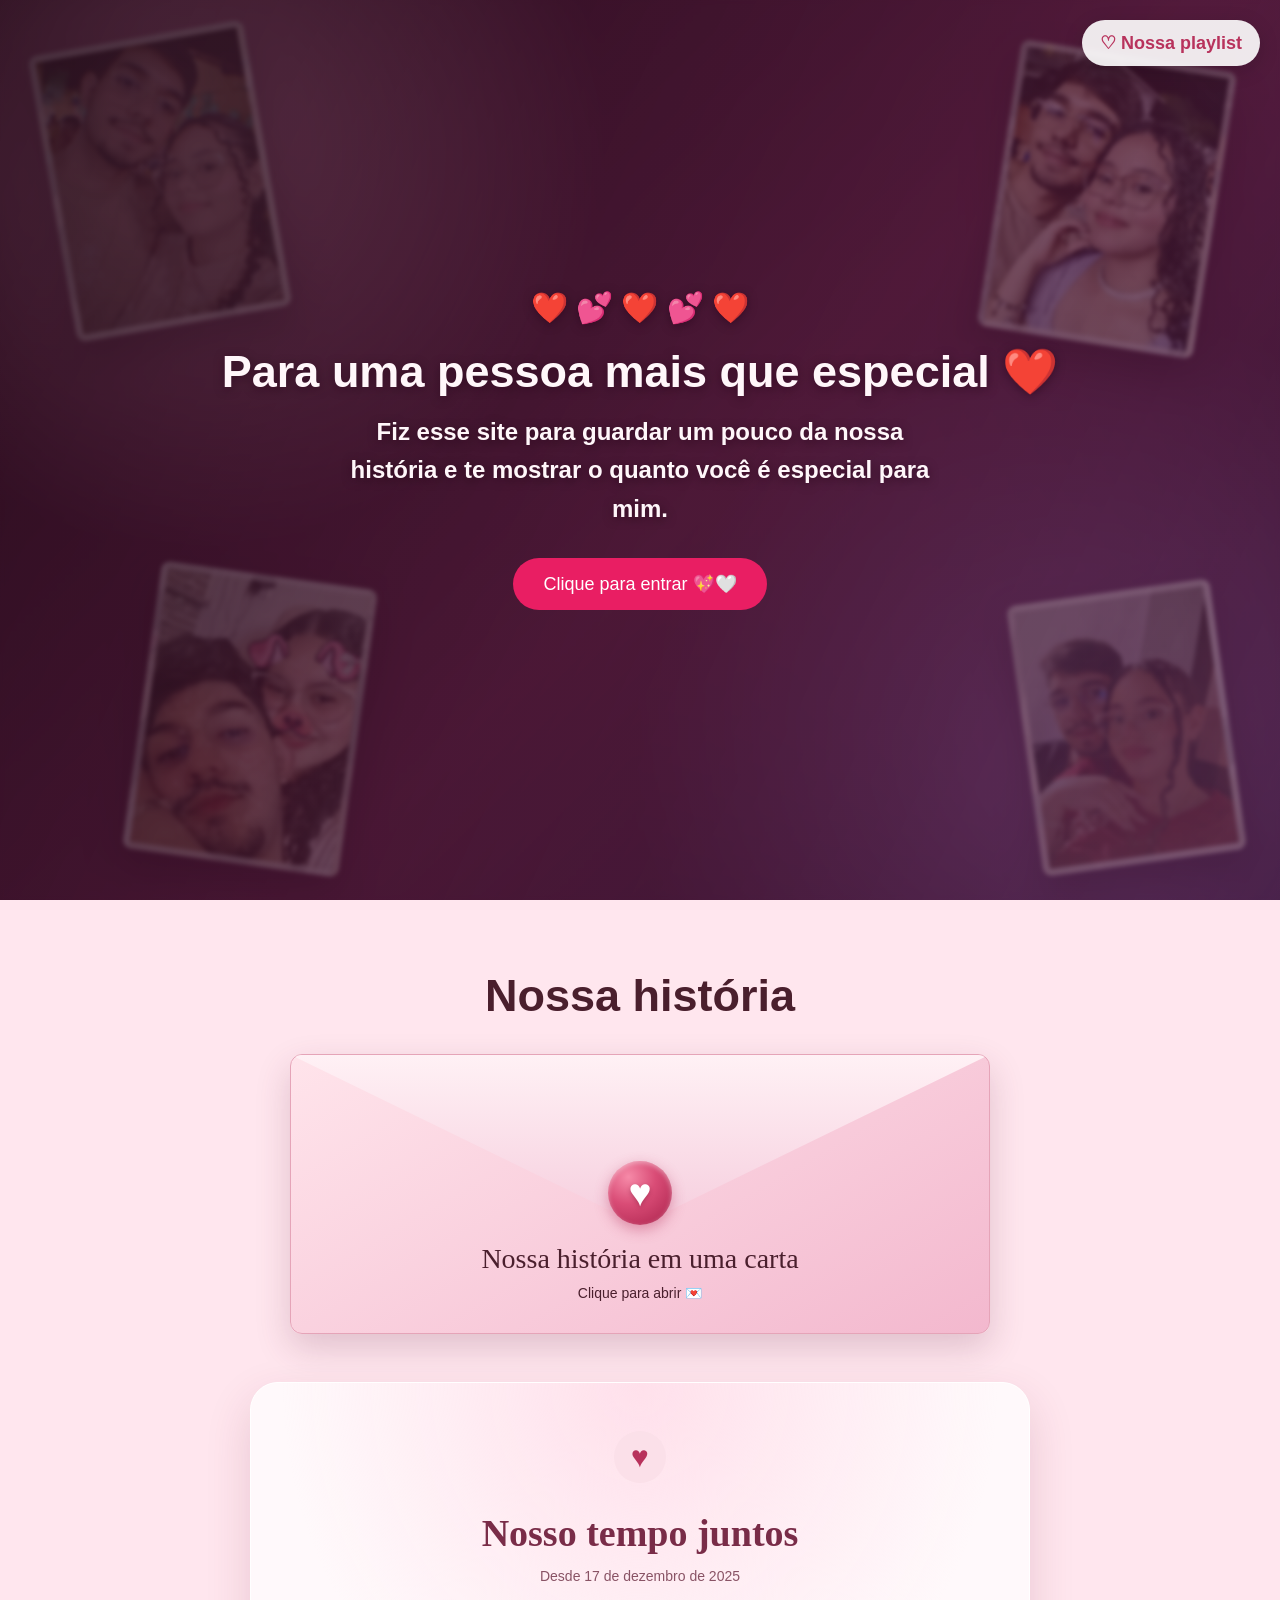
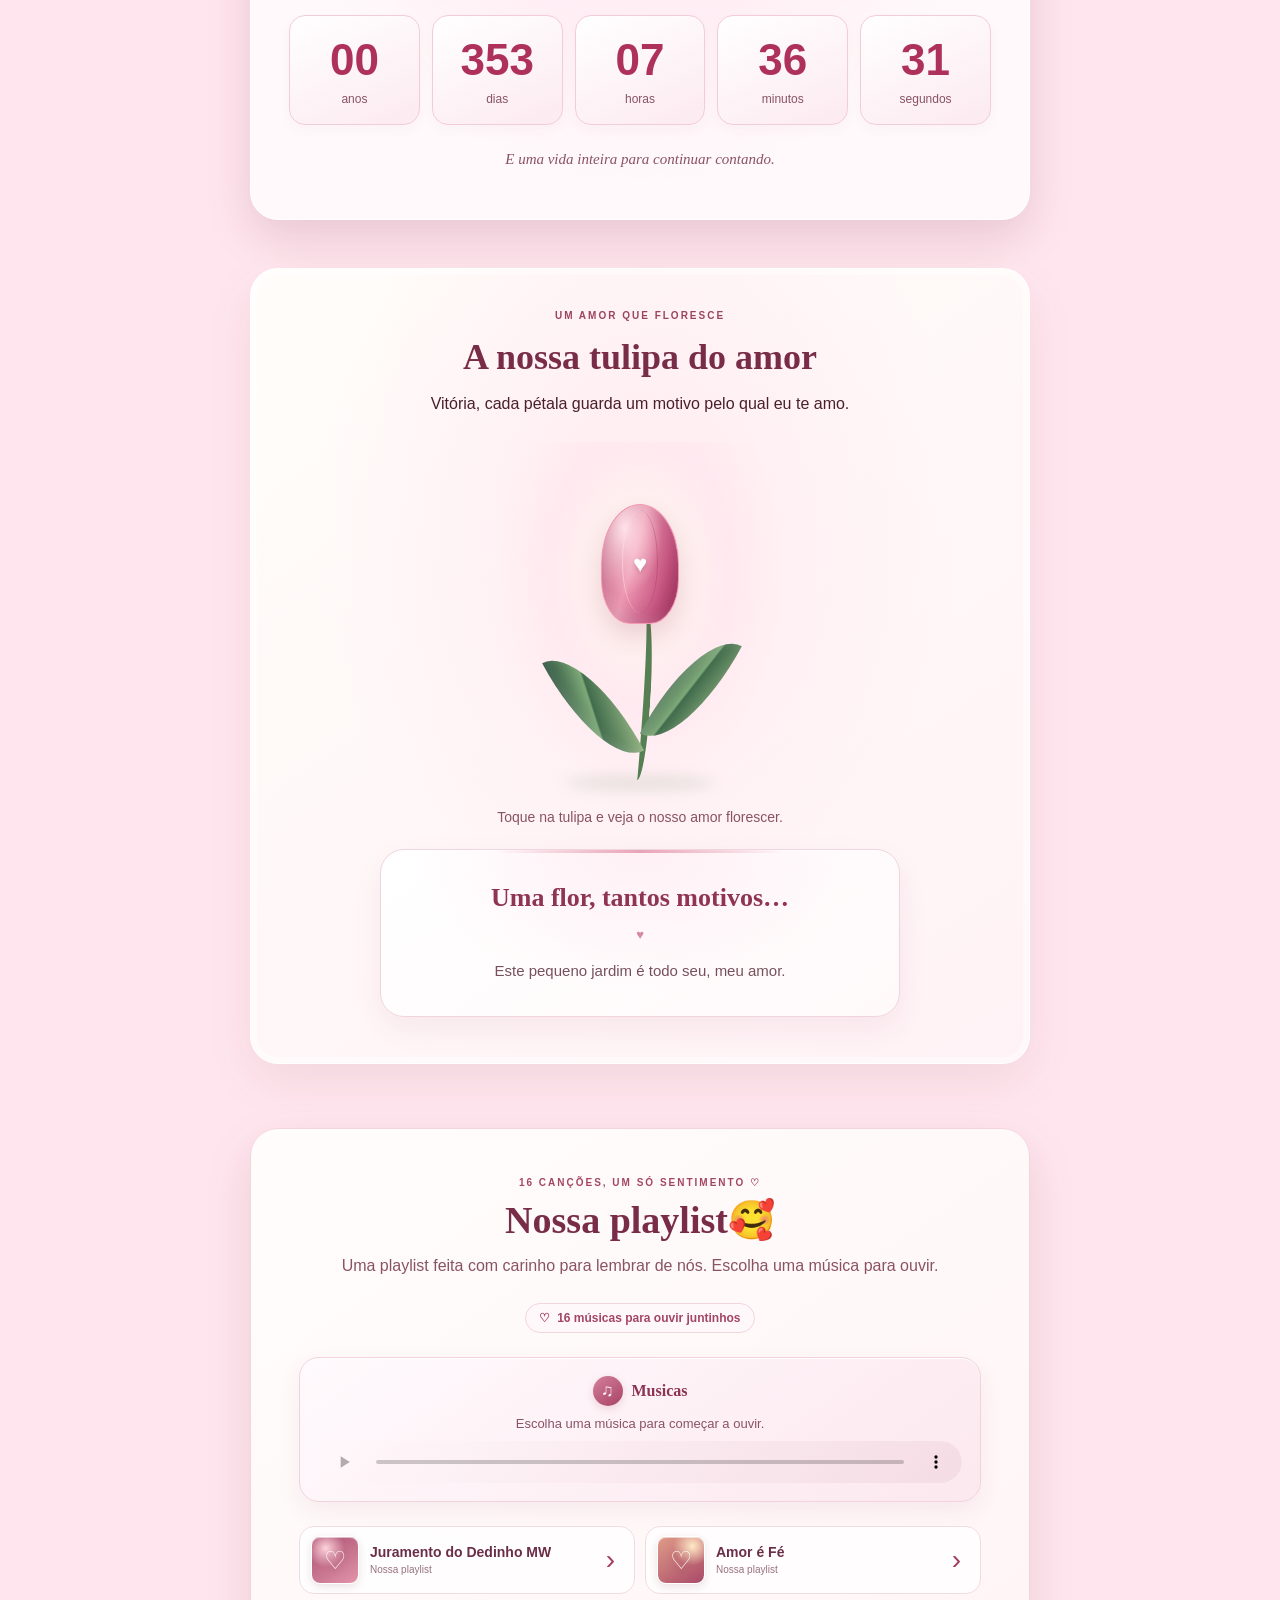
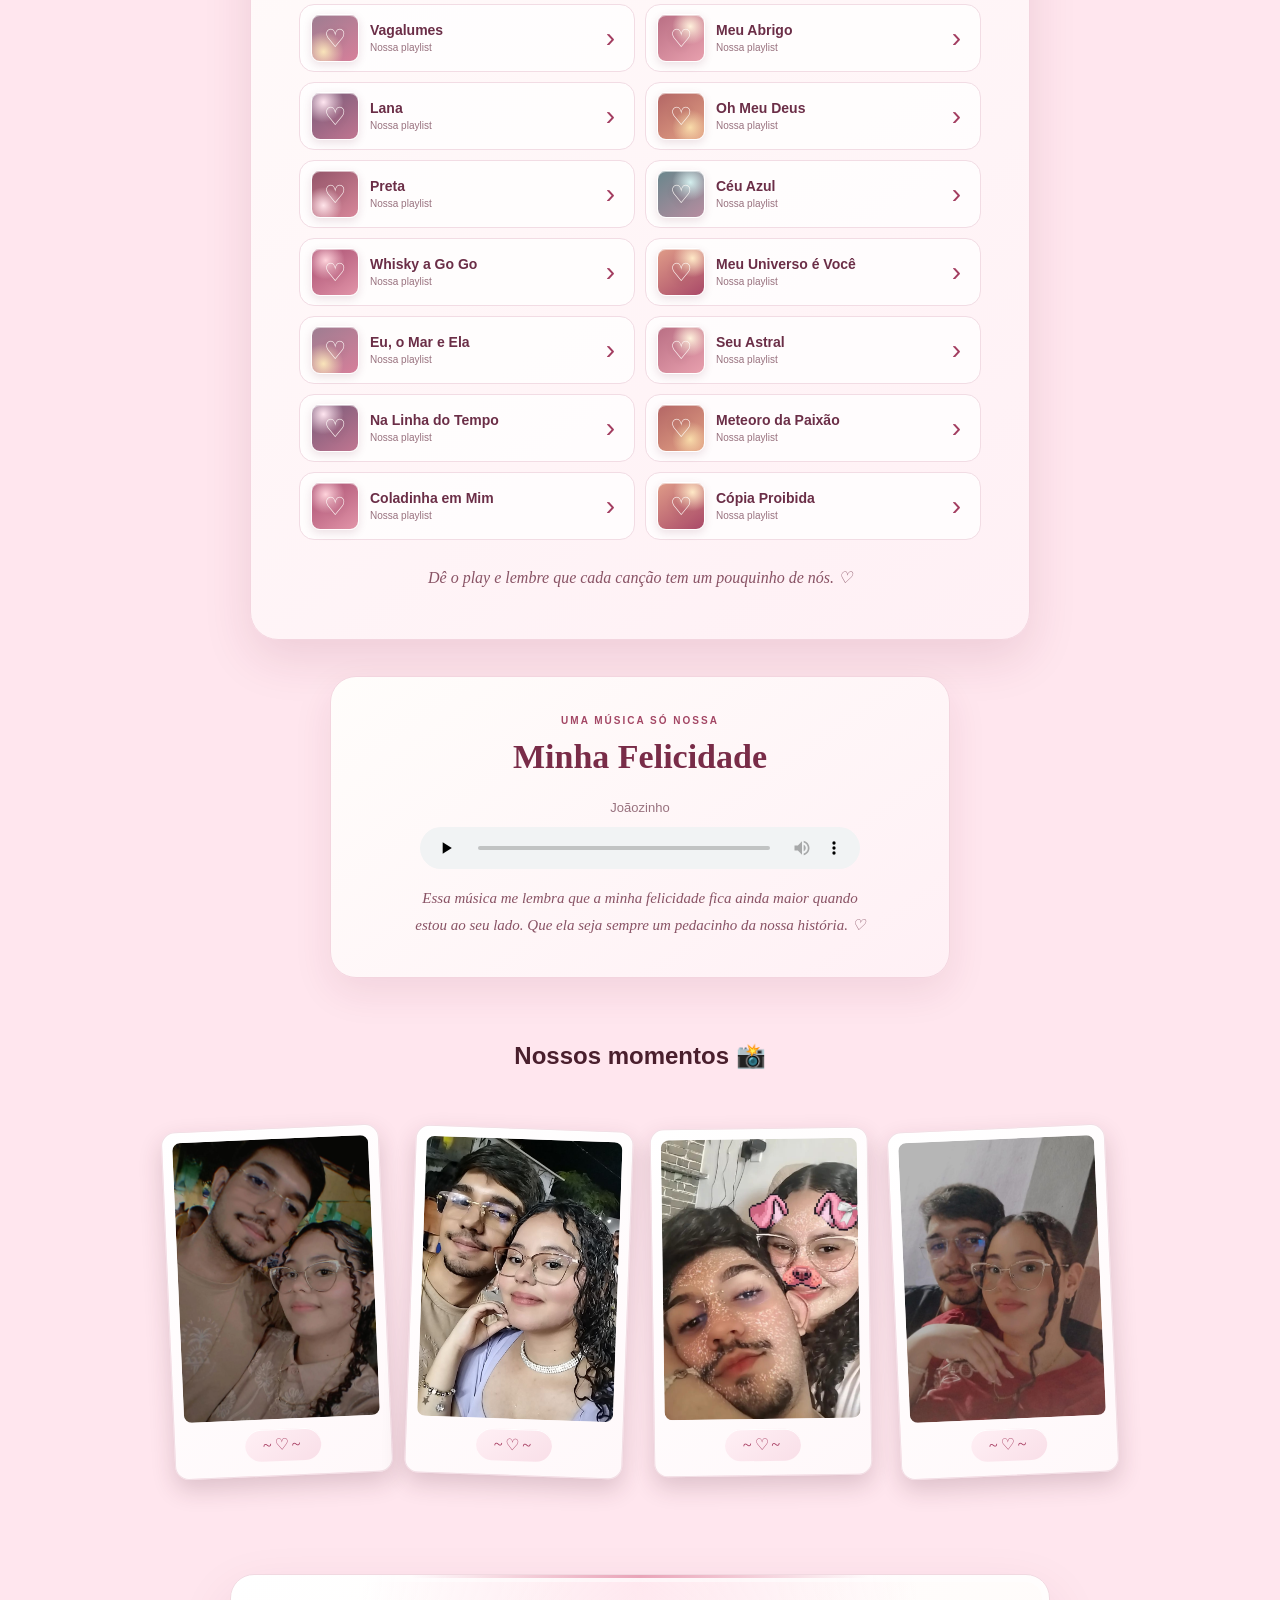
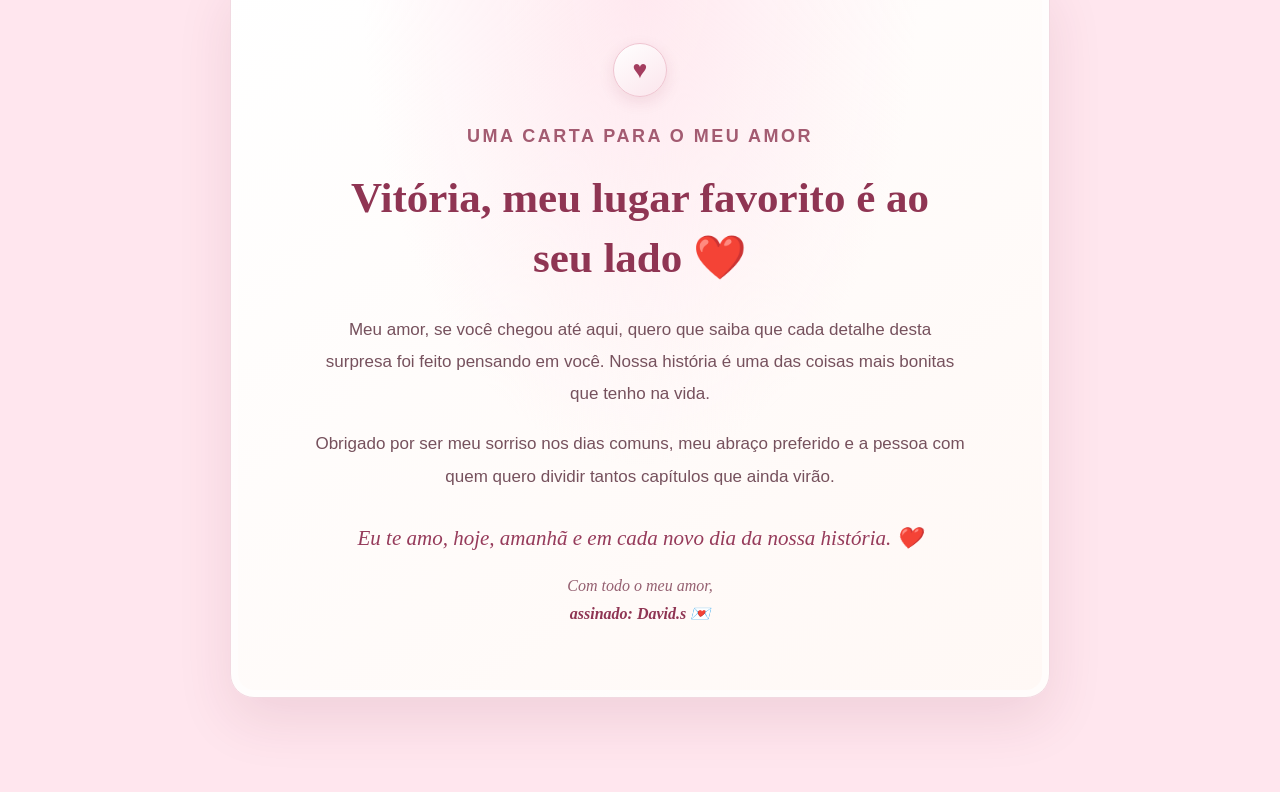
==== commit be612fc3: "Corrige o caminho da última música e melhora o conteúdo da playlist" ====
--- a/index.html
+++ b/index.html
@@ -1,265 +1,187 @@
-<!DOCTYPE html>
-<html lang="pt-BR">
-<head>
-    <meta charset="UTF-8">
-    <meta name="viewport" content="width=device-width, initial-scale=1.0">
-
-    <title>Surpresa pro meu amor ❤️</title>
-
-    <link rel="stylesheet" href="style.css">
-</head>
-
-<body>
-
-    <section class="inicio">
-        <div class="memorias-inicio" aria-hidden="true">
-            <div class="foto-fundo fundo-1"></div>
-            <div class="foto-fundo fundo-2"></div>
-            <div class="foto-fundo fundo-3"></div>
-            <div class="foto-fundo fundo-4"></div>
-        </div>
-
-        <div class="coracoes">❤️ 💕 ❤️ 💕 ❤️</div>
-
-        <h1>Para uma pessoa mais que especial ❤️</h1>
-
-        <p class="texto-intro">
-            Fiz esse site para guardar um pouco
-            da nossa história e te mostrar o 
-            quanto você é especial para mim.
-        </p>
-
-        <button onclick="mostrarSurpresa()">
-            Clique para entrar 💖🤍
-        </button>
-
-    </section>
-
-
-    <section id="surpresa" class="conteudo">
-
-        <h1>Nossa história </h1>
-
-        <details class="carta-historia">
-            <summary class="carta-envelope">
-                <span class="envelope-aba" aria-hidden="true"></span>
-                <span class="envelope-selo" aria-hidden="true">♥</span>
-                <span class="envelope-destino">Nossa história em uma carta</span>
-                <span class="carta-abrir">Clique para abrir 💌</span>
-                <span class="carta-fechar">Clique para fechar a carta</span>
-            </summary>
-            <div class="carta-papel">
-        <p class="texto-destaque">
-            Desde o dia 4 de Setenbro de 2025,
-             minha vida ficou ainda mais especial quando agente teve nossa primeira comversa. De lá pra cá, muitas coisas aconteceram, muitas lembranças foram criadas e cada momento ao seu lado se tornou único. É no dia 17 de dezembro de 2025 que agente oficializou nosso namoro, e desde então, cada dia ao seu lado é uma nova aventura.
-             É no seu sorriso que encontro a minha felicidade e no seu abraço que encontro o meu lar.
-        </p>
-                <span class="carta-coracao" aria-hidden="true">♥</span>
-            </div>
-        </details>
-
-
-        <div class="contador">
-
-            <span class="contador-coracao" aria-hidden="true">♥</span>
-            <p class="contador-legenda"></p>
-            <h2>Nosso tempo juntos</h2>
-            <p class="contador-data">Desde <time datetime="2025-12-17T19:00:00">17 de dezembro de 2025</time></p>
-
-            <div id="tempo" role="group" aria-label="Tempo de namoro">
-                <div class="tempo-bloco"><span id="tempo-anos" class="tempo-numero">00</span><span class="tempo-unidade">anos</span></div>
-                <div class="tempo-bloco"><span id="tempo-dias" class="tempo-numero">00</span><span class="tempo-unidade">dias</span></div>
-                <div class="tempo-bloco"><span id="tempo-horas" class="tempo-numero">00</span><span class="tempo-unidade">horas</span></div>
-                <div class="tempo-bloco"><span id="tempo-minutos" class="tempo-numero">00</span><span class="tempo-unidade">minutos</span></div>
-                <div class="tempo-bloco"><span id="tempo-segundos" class="tempo-numero">00</span><span class="tempo-unidade">segundos</span></div>
-            </div>
-            <p class="contador-frase">E uma vida inteira para continuar contando.</p>
-
-        </div>
-        <section class="jardim" aria-labelledby="jardim-titulo">
-            <p class="jardim-legenda">UM AMOR QUE FLORESCE</p>
-            <h2 id="jardim-titulo">A nossa tulipa do amor</h2>
-            <p>Vitória, cada pétala guarda um motivo pelo qual eu te amo.</p>
-            <div class="tulipa-cenario">
-                <span class="tulipa-caule" aria-hidden="true"></span>
-                <span class="tulipa-folha folha-esquerda" aria-hidden="true"></span>
-                <span class="tulipa-folha folha-direita" aria-hidden="true"></span>
-                <div class="tulipa-flor" id="tulipa-flor">
-                    <button class="tulipa-petala" style="--angulo: -56deg" type="button" aria-label="Seu sorriso" hidden></button>
-                    <button class="tulipa-petala" style="--angulo: -40deg" type="button" aria-label="Seu carinho" hidden></button>
-                    <button class="tulipa-petala" style="--angulo: -24deg" type="button" aria-label="Seu jeitinho" hidden></button>
-                    <button class="tulipa-petala" style="--angulo: -8deg" type="button" aria-label="Nossas conversas" hidden></button>
-                    <button class="tulipa-petala" style="--angulo: 8deg" type="button" aria-label="Os momentos juntos" hidden></button>
-                    <button class="tulipa-petala" style="--angulo: 24deg" type="button" aria-label="Seu abraço" hidden></button>
-                    <button class="tulipa-petala" style="--angulo: 40deg" type="button" aria-label="Sua companhia" hidden></button>
-                    <button class="tulipa-petala" style="--angulo: 56deg" type="button" aria-label="Nosso futuro" hidden></button>
-                    <button class="tulipa-botao" id="tulipa-botao" type="button" aria-label="Fazer a tulipa florescer" aria-expanded="false">♥</button>
-                </div>
-            </div>
-            <p class="jardim-instrucao" id="jardim-instrucao">Toque na tulipa e veja o nosso amor florescer.</p>
-            <div class="jardim-mensagem" aria-live="polite" aria-atomic="true">
-                <h3 id="motivo-titulo">Uma flor, tantos motivos…</h3>
-                <p id="motivo-texto">Este pequeno jardim é todo seu, meu amor.</p>
-            </div>
-            <p class="jardim-progresso" id="jardim-progresso"></p>
-        </section>
-        <!-- CORAÇÕES FLUTUANTES -->
-  <div id="coracoes-flutuantes" aria-hidden="true"></div>
-    <button id="botaoMusica" class="musica-btn" type="button" onclick="document.getElementById('playlist').scrollIntoView({ behavior: 'smooth' })">
-        ♡ Nossa playlist
-    </button>
-
-        <section class="playlist" id="playlist" aria-labelledby="playlist-titulo">
-            <p class="playlist-legenda">16 CANÇÕES, UM SÓ SENTIMENTO ♡</p>
-            <h2 id="playlist-titulo">Nossa playlist🥰</h2>
-            <p class="playlist-intro">Uma playlist feita com carinho para lembrar de nós. Escolha uma música para ouvir.</p>
-            <p class="playlist-contagem">♡ &nbsp;16 músicas para ouvir juntinhos</p>
-            <div class="playlist-player">
-                <div class="player-identidade" aria-hidden="true"><span>♫</span><strong>Musicas</strong></div>
-                <p id="playlist-status" aria-live="polite">Escolha uma música para começar a ouvir.</p>
-                <audio id="playlist-audio" controls preload="none" aria-label="Player da playlist"></audio>
-            </div>
-            <ol class="playlist-lista">
-                <li><button class="faixa-botao" type="button" data-src="PLAYLIST/JURAMENTO%20DEDINHO%20.mp3" data-title="Juramento do Dedinho MW"><span class="faixa-capa capa-1" aria-hidden="true">♡</span><span class="faixa-info"><strong>Juramento do Dedinho MW</strong><small>Mano Walter</small></span><span class="faixa-tocar" aria-hidden="true">›</span></button><div class="faixa-frase">“Vamos fazer o juramento do dedinho, Juntar o meu mindinho com o seu mindinho.”</div></li>
-                <li><button class="faixa-botao" type="button" data-src="PLAYLIST/AMOR%20E%20F%C3%89%20.mp3" data-title="Amor é Fé"><span class="faixa-capa capa-2" aria-hidden="true">♡</span><span class="faixa-info"><strong>Amor é Fé</strong><small>Hungria Hip Hop</small></span><span class="faixa-tocar" aria-hidden="true">›</span></button><div class="faixa-frase">“'Tá pra nascer um maloqueiro disposto a soltar o dedo só por causa dela Aí eu penso o tempo inteiro e até bate o desespero, o que sou eu sem ela?”</div></li>
-                <li><button class="faixa-botao" type="button" data-src="PLAYLIST/VAGALUMES.mp3" data-title="Vagalume"><span class="faixa-capa capa-3" aria-hidden="true">♡</span><span class="faixa-info"><strong>Vagalume</strong><small>Pollo feat. Ivo Mozart</small></span><span class="faixa-tocar" aria-hidden="true">›</span></button><div class="faixa-frase">“Vou caçar mais de um milhão de vaga-lumes por aí Pra te ver sorrir, eu posso colorir o céu de outra cor Eu só quero amar você E quando amanhecer Eu quero acordar do seu lado.”</div></li>
-                <li><button class="faixa-botao" type="button" data-src="PLAYLIST/MEU%20ABRIGO.mp3" data-title="Meu Abrigo"><span class="faixa-capa capa-4" aria-hidden="true">♡</span><span class="faixa-info"><strong>Meu Abrigo</strong><small>Melim</small></span><span class="faixa-tocar" aria-hidden="true">›</span></button><div class="faixa-frase">“Vida boa, brisa e paz Nossas brincadeiras ao entardecer Rir a toa é bom demais O meu melhor lugar sempre é você”</div></li>
-                <li><button class="faixa-botao" type="button" data-src="PLAYLIST/LANA.mp3" data-title="Lana"><span class="faixa-capa capa-5" aria-hidden="true">♡</span><span class="faixa-info"><strong>Lana</strong><small>Kamaitachi</small></span><span class="faixa-tocar" aria-hidden="true">›</span></button><div class="faixa-frase">“Você só pode ter um dom Um relógio hipnótico feito para o meu coração Inexplicável é minha fixação Que parece que eu degustei um gole da tua poção”</div></li>
-                <li><button class="faixa-botao" type="button" data-src="PLAYLIST/HO%20MEU%20DEUS.mp3" data-title="Oh Meu Deus"><span class="faixa-capa capa-6" aria-hidden="true">♡</span><span class="faixa-info"><strong>Oh Meu Deus</strong><small>Projota</small></span><span class="faixa-tocar" aria-hidden="true">›</span></button><div class="faixa-frase">“Tudo o que eu faço é só pra ver Onde é que isso aqui pode dar Mas fico torcendo pra ser Com ela que eu chegue a casar”</div></li>
-                <li><button class="faixa-botao" type="button" data-src="PLAYLIST/PRETA.mp3" data-title="Preta"><span class="faixa-capa capa-7" aria-hidden="true">♡</span><span class="faixa-info"><strong>Preta</strong><small>Hungria</small></span><span class="faixa-tocar" aria-hidden="true">›</span></button><div class="faixa-frase">“Mas ela é mó' bagunçada, liga pra nada Pega a chave da nave e diz que quer sumir Como eu vim lá da quebrada, sorrindo por nada A melhor parte é a parte que nós não tem fim”</div></li>
-                <li><button class="faixa-botao" type="button" data-src="PLAYLIST/C%C3%89U%20AZUL%20.mp3" data-title="Céu Azul"><span class="faixa-capa capa-8" aria-hidden="true">♡</span><span class="faixa-info"><strong>Céu Azul</strong><small>Charlie Brown Jr.</small></span><span class="faixa-tocar" aria-hidden="true">›</span></button><div class="faixa-frase">“Tão natural quanto a luz do dia Mas que preguiça boa, me deixa aqui à toa Hoje ninguém vai estragar meu dia Só vou gastar energia pra beijar sua boca”</div></li>
-                <li><button class="faixa-botao" type="button" data-src="PLAYLIST/WHISKY%20A%20GO%20GO.mp3" data-title="Whisky a Go Go"><span class="faixa-capa capa-9" aria-hidden="true">♡</span><span class="faixa-info"><strong>Whisky a Go Go</strong><small>Roupa Nova</small></span><span class="faixa-tocar" aria-hidden="true">›</span></button><div class="faixa-frase">“Quase no fim da festa Num beijo, então, você se rendeu, oh oh uoh uoh Na minha fantasia O mundo era você e eu”</div></li>
-                <li><button class="faixa-botao" type="button" data-src="PLAYLIST/MEU%20UNIVERSO%20E%20VOC%C3%8A%20.mp3" data-title="Meu Universo é Você"><span class="faixa-capa capa-10" aria-hidden="true">♡</span><span class="faixa-info"><strong>Meu Universo é Você</strong><small>Roupa Nova</small></span><span class="faixa-tocar" aria-hidden="true">›</span></button><div class="faixa-frase">“Baby, mais que a luz das estrelas Ah! Meu universo é você Baby, ah, se eu puder ter a chance Ah! Eu juro todo o seu amor merecer”</div></li>
-                <li><button class="faixa-botao" type="button" data-src="PLAYLIST/EU%20O%20MAR%20E%20ELA.mp3" data-title="Eu, o Mar e Ela"><span class="faixa-capa capa-11" aria-hidden="true">♡</span><span class="faixa-info"><strong>Eu, o Mar e Ela</strong><small>Luan Santana</small></span><span class="faixa-tocar" aria-hidden="true">›</span></button><div class="faixa-frase">“foi só a porta fechar Pra mudar minha cabeça A sua boca vale o preço Pra perder o sossego que eu tinha”</div></li>
-                <li><button class="faixa-botao" type="button" data-src="PLAYLIST/ASTRAL.mp3" data-title="Seu Astral"><span class="faixa-capa capa-12" aria-hidden="true">♡</span><span class="faixa-info"><strong>Seu Astral</strong><small>Jorge & Mateus</small></span><span class="faixa-tocar" aria-hidden="true">›</span></button><div class="faixa-frase">“Eu viajei no seu olhar, No teu sorriso, nos teus segredos Eu descobri o que é amar Pelo toque dos seus beijos”</div></li>
-                <li><button class="faixa-botao" type="button" data-src="PLAYLIST/NA%20LINHA%20DO%20TEMPO.mp3" data-title="Na Linha do Tempo"><span class="faixa-capa capa-13" aria-hidden="true">♡</span><span class="faixa-info"><strong>Na Linha do Tempo</strong><small>Victor & Leo</small></span><span class="faixa-tocar" aria-hidden="true">›</span></button><div class="faixa-frase">“E nesses traços vou tentando descrever Que mil palavras é tão pouco pra dizer Que um sentimento muda tudo, muda o mundo Isso é o amor”</div></li>
-                <li><button class="faixa-botao" type="button" data-src="PLAYLIST/METEORO%20DA%20PAIX%C3%83O%20.mp3" data-title="Meteoro da Paixão"><span class="faixa-capa capa-14" aria-hidden="true">♡</span><span class="faixa-info"><strong>Meteoro da Paixão</strong><small>Luan Santana</small></span><span class="faixa-tocar" aria-hidden="true">›</span></button><div class="faixa-frase">“Te dei o sol, te dei o mar Pra ganhar seu coração Você é raio de saudade Meteoro da paixão Explosão de sentimentos Que eu não pude acreditar Ah! Como é bom poder te amar!”</div></li>
-                <li><button class="faixa-botao" type="button" data-src="PLAYLIST/COLADINHA%20EM%20MIM.mp3" data-title="Coladinha em Mim"><span class="faixa-capa capa-15" aria-hidden="true">♡</span><span class="faixa-info"><strong>Coladinha em Mim</strong><small>Gustavo Mioto feat. Anitta</small></span><span class="faixa-tocar" aria-hidden="true">›</span></button><div class="faixa-frase">“Já tô até pensando aqui, amor, em te dar um presente Mas ainda não sei embrulhar um beijo E se eu te entregar pessoalmente, aí vai compensar Boca com boca não tem frete Nem demora pra chegar Prometo que cê vai gostar”</div></li>
-                <li><button class="faixa-botao" type="button" data-src="PLAYLIST/C%C3%93PIA%20PROIBIDA.mp3" data-title="Cópia Proibida"><span class="faixa-capa capa-16" aria-hidden="true">♡</span><span class="faixa-info"><strong>Cópia Proibida</strong><small>Léo Foguete</small></span><span class="faixa-tocar" aria-hidden="true">›</span></button><div class="faixa-frase">“Oh, linda, fizeram você e jogaram a forma fora É tanta beleza que Deus proibiu ter cópia É tanta beleza que Deus proibiu ter cópia, ah”</div></li>
-            </ol>
-            <p class="playlist-final">Dê o play e lembre que cada canção tem um pouquinho de nós. ♡</p>
-        </section>
-
-        <section class="musica-especial" aria-labelledby="musica-especial-titulo">
-            <p class="musica-especial-legenda">UMA MÚSICA SÓ NOSSA</p>
-            <h2 id="musica-especial-titulo">Minha Felicidade</h2>
-            <p class="musica-especial-artista">Joãozinho</p>
-            <audio controls preload="none" aria-label="Minha Felicidade, de Joãozinho">
-                <source src="PLAYLIST/minha%20felicidade.mpeg" type="audio/mpeg">
-                Seu navegador não consegue reproduzir este áudio.
-            </audio>
-            <p class="musica-especial-texto">Essa música me lembra que a minha felicidade fica ainda maior quando estou ao seu lado. Que ela seja sempre um pedacinho da nossa história. ♡</p>
-        </section>
-
-        <h2>Nossos momentos 📸</h2>
-
-        <div class="galeria">
-            <button class="polaroid" type="button" data-foto="fotos/foto1.jpg"><img src="fotos/foto1.jpg" alt="Nosso momento 1"><span>~♡~♡~</span></button>
-            <button class="polaroid" type="button" data-foto="fotos/foto2.jpg"><img src="fotos/foto2.jpg" alt="Nosso momento 2"><span>~♡~♡~</span></button>
-            <button class="polaroid" type="button" data-foto="fotos/foto3.jpg"><img src="fotos/foto3.jpg" alt="Nosso momento 3"><span>~♡~♡~</span></button>
-            <button class="polaroid" type="button" data-foto="fotos/foto4.jpg"><img src="fotos/foto4.jpg" alt="Nosso momento 4"><span>~♡~♡~</span></button>
-         <div class="mensagem">
-
-            <h2>~♡~♡~♡~♡~♡~♡~♡~♡~♡~♡~♡~♡~♡~♡~♡~♡~♡~♡~</h2>
-
-            <p>
-                 Eu quero que você saiba que cada instante com você é precioso e que eu valorizo cada segundo que passamos juntos.
-            </p>
-            
-
-            <h2>~♡~♡~♡~♡~♡~♡~♡~♡~♡~♡~♡~♡~♡~♡~♡~♡~♡~♡~</h2>
-
-        </div>
-            <button class="polaroid" type="button" data-foto="fotos/foto5.jpg"><img src="fotos/foto5.jpg" alt="Nosso momento 5"><span>~♡~♡~</span></button>
-            <button class="polaroid" type="button" data-foto="fotos/foto6.jpg"><img src="fotos/foto6.jpg" alt="Nosso momento 6"><span>~♡~♡~</span></button>
-            <button class="polaroid" type="button" data-foto="fotos/foto7.jpg"><img src="fotos/foto7.jpg" alt="Nosso momento 7"><span>~♡~♡~</span></button>
-            <button class="polaroid" type="button" data-foto="fotos/foto8.jpg"><img src="fotos/foto8.jpg" alt="Nosso momento 8"><span>~♡~♡~</span></button>
-         <div class="mensagem">
-
-            <h2>~♡~♡~♡~♡~♡~♡~♡~♡~♡~♡~♡~♡~♡~♡~♡~♡~♡~♡~</h2>
-
-            <p>
-                Cada foto é uma lembrança de momentos especiais que compartilhamos, e eu quero que você saiba que cada um deles é guardado com muito carinho no meu coração.
-            </p>
-            
-
-            <h2>~♡~♡~♡~♡~♡~♡~♡~♡~♡~♡~♡~♡~♡~♡~♡~♡~♡~♡~</h2>
-
-
-        </div>
-            <button class="polaroid" type="button" data-foto="fotos/foto9.jpg"><img src="fotos/foto9.jpg" alt="Nosso momento 9"><span>~♡~♡~</span></button>
-            <button class="polaroid" type="button" data-foto="fotos/foto10.jpg"><img src="fotos/foto10.jpg" alt="Nosso momento 10"><span>~♡~♡~</span></button>
-            <button class="polaroid" type="button" data-foto="fotos/foto11.jpg"><img src="fotos/foto11.jpg" alt="Nosso momento 11"><span>~♡~♡~</span></button>
-            <button class="polaroid" type="button" data-foto="fotos/foto12.jpg"><img src="fotos/foto12.jpg" alt="Nosso momento 12"><span>~♡~♡~</span></button>
-         <div class="mensagem">
-
-            <h2>~♡~♡~♡~♡~♡~♡~♡~♡~♡~♡~♡~♡~♡~♡~♡~♡~♡~♡~</h2>
-
-            <p>
-                Tantos momentos juntos, tantas lembranças, e cada uma delas eu me sentia mais feliz pelo simples fato de estar ao seu lado. 
-            </p>
-            
-
-            <h2>~♡~♡~♡~♡~♡~♡~♡~♡~♡~♡~♡~♡~♡~♡~♡~♡~♡~♡~</h2>
-
-
-        </div>
-
-            <!-- Fotos extras: coloque os arquivos foto13.jpg até foto24.jpg na pasta fotos. -->
-            <button class="polaroid" type="button" data-foto="fotos/foto13.jpg"><img src="fotos/foto13.jpg" alt="Nosso momento 13" loading="lazy"><span>~♡~♡~</span></button>
-            <button class="polaroid" type="button" data-foto="fotos/foto14.jpg"><img src="fotos/foto14.jpg" alt="Nosso momento 14" loading="lazy"><span>~♡~♡~</span></button>
-            <button class="polaroid" type="button" data-foto="fotos/foto15.jpg"><img src="fotos/foto15.jpg" alt="Nosso momento 15" loading="lazy"><span>~♡~♡~</span></button>
-            <button class="polaroid" type="button" data-foto="fotos/foto16.jpg"><img src="fotos/foto16.jpg" alt="Nosso momento 16" loading="lazy"><span>~♡~♡~</span></button>
-            <button class="polaroid" type="button" data-foto="fotos/foto17.jpg"><img src="fotos/foto17.jpg" alt="Nosso momento 17" loading="lazy"><span>~♡~♡~</span></button>
-            <button class="polaroid" type="button" data-foto="fotos/foto18.jpg"><img src="fotos/foto18.jpg" alt="Nosso momento 18" loading="lazy"><span>~♡~♡~</span></button>
-            <button class="polaroid" type="button" data-foto="fotos/foto19.jpg"><img src="fotos/foto19.jpg" alt="Nosso momento 19" loading="lazy"><span>~♡~♡~</span></button>
-            <button class="polaroid" type="button" data-foto="fotos/foto20.jpg"><img src="fotos/foto20.jpg" alt="Nosso momento 20" loading="lazy"><span>~♡~♡~</span></button>
-            <button class="polaroid" type="button" data-foto="fotos/foto21.jpg"><img src="fotos/foto21.jpg" alt="Nosso momento 21" loading="lazy"><span>~♡~♡~</span></button>
-            <button class="polaroid" type="button" data-foto="fotos/foto22.jpg"><img src="fotos/foto22.jpg" alt="Nosso momento 22" loading="lazy"><span>~♡~♡~</span></button>
-            <button class="polaroid" type="button" data-foto="fotos/foto23.jpg"><img src="fotos/foto23.jpg" alt="Nosso momento 23" loading="lazy"><span>~♡~♡~</span></button>
-            <button class="polaroid" type="button" data-foto="fotos/foto24.jpg"><img src="fotos/foto24.jpg" alt="Nosso momento 24" loading="lazy"><span>~♡~♡~</span></button>
-
-            
-        </div>
-
-        <div class="lightbox" id="lightbox" aria-hidden="true" aria-modal="true" role="dialog" aria-label="Foto ampliada">
-            <button class="lightbox-fechar" type="button" aria-label="Fechar foto"> × </button>
-            <button class="lightbox-nav anterior" type="button" aria-label="Foto anterior"> ‹ </button>
-            <img class="lightbox-imagem" src="" alt="">
-            <button class="lightbox-nav proxima" type="button" aria-label="Próxima foto"> › </button>
-        </div>
-
-
-        <section class="mensagem mensagem-final" aria-labelledby="mensagem-final-titulo">
-            <span class="mensagem-final-selo" aria-hidden="true">♥</span>
-            <p class="mensagem-final-legenda">UMA CARTA PARA O MEU AMOR</p>
-            <h2 id="mensagem-final-titulo">Vitória, meu lugar favorito é ao seu lado ❤️</h2>
-            <p>
-                Meu amor, se você chegou até aqui, quero que saiba que cada detalhe desta surpresa foi feito pensando em você. Nossa história é uma das coisas mais bonitas que tenho na vida: começou com uma conversa, cresceu em tantos momentos especiais e hoje mora em cada lembrança que guardo com carinho.
-            </p>
-            <p>
-                Obrigado por ser meu sorriso nos dias comuns, meu abraço preferido e a pessoa com quem quero dividir tantos capítulos que ainda virão. Que a gente continue escolhendo um ao outro, cuidando do nosso amor e criando memórias que façam o coração sorrir só de lembrar.
-            </p>
-            <p class="mensagem-final-fecho">Eu te amo, hoje, amanhã e em cada novo dia da nossa história. ❤️</p>
-            <p class="mensagem-final-assinatura">Com todo o meu amor,<br><span>assinado: David.s 💌</span></p>
-        </section>
-
-
-        
-    </section>
-
-
-    <script src="script.js"></script>
-
-</body>
-</html>
-
-
-
-
-
-
-
-
-
-
+﻿<!DOCTYPE html>
+<html lang="pt-BR">
+<head>
+    <meta charset="UTF-8">
+    <meta name="viewport" content="width=device-width, initial-scale=1.0">
+
+    <title>Surpresa pro meu amor ❤️</title>
+
+    <link rel="stylesheet" href="style.css">
+</head>
+
+<body>
+
+    <section class="inicio">
+        <div class="memorias-inicio" aria-hidden="true">
+            <div class="foto-fundo fundo-1"></div>
+            <div class="foto-fundo fundo-2"></div>
+            <div class="foto-fundo fundo-3"></div>
+            <div class="foto-fundo fundo-4"></div>
+        </div>
+
+        <div class="coracoes">❤️ 💕 ❤️ 💕 ❤️</div>
+
+        <h1>Para uma pessoa mais que especial ❤️</h1>
+
+        <p class="texto-intro">
+            Fiz esse site para guardar um pouco
+            da nossa história e te mostrar o
+            quanto você é especial para mim.
+        </p>
+
+        <button onclick="mostrarSurpresa()">
+            Clique para entrar 💖🤍
+        </button>
+
+    </section>
+
+
+    <section id="surpresa" class="conteudo">
+
+        <h1>Nossa história </h1>
+
+        <details class="carta-historia">
+            <summary class="carta-envelope">
+                <span class="envelope-aba" aria-hidden="true"></span>
+                <span class="envelope-selo" aria-hidden="true">♥</span>
+                <span class="envelope-destino">Nossa história em uma carta</span>
+                <span class="carta-abrir">Clique para abrir 💌</span>
+                <span class="carta-fechar">Clique para fechar a carta</span>
+            </summary>
+            <div class="carta-papel">
+        <p class="texto-destaque">
+            Desde o dia 4 de Setenbro de 2025,
+             minha vida ficou ainda mais especial quando agente teve nossa primeira comversa. De lá pra cá, muitas coisas aconteceram, muitas lembranças foram criadas e cada momento ao seu lado é especial. É no seu sorriso que encontro a minha felicidade e no seu abraço que encontro o meu lar.
+        </p>
+                <span class="carta-coracao" aria-hidden="true">♥</span>
+            </div>
+        </details>
+
+
+        <div class="contador">
+
+            <span class="contador-coracao" aria-hidden="true">♥</span>
+            <p class="contador-legenda"></p>
+            <h2>Nosso tempo juntos</h2>
+            <p class="contador-data">Desde <time datetime="2025-12-17T19:00:00">17 de dezembro de 2025</time></p>
+
+            <div id="tempo" role="group" aria-label="Tempo de namoro">
+                <div class="tempo-bloco"><span id="tempo-anos" class="tempo-numero">00</span><span class="tempo-unidade">anos</span></div>
+                <div class="tempo-bloco"><span id="tempo-dias" class="tempo-numero">00</span><span class="tempo-unidade">dias</span></div>
+                <div class="tempo-bloco"><span id="tempo-horas" class="tempo-numero">00</span><span class="tempo-unidade">horas</span></div>
+                <div class="tempo-bloco"><span id="tempo-minutos" class="tempo-numero">00</span><span class="tempo-unidade">minutos</span></div>
+                <div class="tempo-bloco"><span id="tempo-segundos" class="tempo-numero">00</span><span class="tempo-unidade">segundos</span></div>
+            </div>
+            <p class="contador-frase">E uma vida inteira para continuar contando.</p>
+
+        </div>
+
+        <section class="jardim" aria-labelledby="jardim-titulo">
+            <p class="jardim-legenda">UM AMOR QUE FLORESCE</p>
+            <h2 id="jardim-titulo">A nossa tulipa do amor</h2>
+            <p>Vitória, cada pétala guarda um motivo pelo qual eu te amo.</p>
+            <div class="tulipa-cenario">
+                <span class="tulipa-caule" aria-hidden="true"></span>
+                <span class="tulipa-folha folha-esquerda" aria-hidden="true"></span>
+                <span class="tulipa-folha folha-direita" aria-hidden="true"></span>
+                <div class="tulipa-flor" id="tulipa-flor">
+                    <button class="tulipa-petala" style="--angulo: -56deg" type="button" aria-label="Seu sorriso" hidden></button>
+                    <button class="tulipa-petala" style="--angulo: -40deg" type="button" aria-label="Seu carinho" hidden></button>
+                    <button class="tulipa-petala" style="--angulo: -24deg" type="button" aria-label="Seu jeitinho" hidden></button>
+                    <button class="tulipa-petala" style="--angulo: -8deg" type="button" aria-label="Nossas conversas" hidden></button>
+                    <button class="tulipa-petala" style="--angulo: 8deg" type="button" aria-label="Os momentos juntos" hidden></button>
+                    <button class="tulipa-petala" style="--angulo: 24deg" type="button" aria-label="Seu abraço" hidden></button>
+                    <button class="tulipa-petala" style="--angulo: 40deg" type="button" aria-label="Sua companhia" hidden></button>
+                    <button class="tulipa-petala" style="--angulo: 56deg" type="button" aria-label="Nosso futuro" hidden></button>
+                    <button class="tulipa-botao" id="tulipa-botao" type="button" aria-label="Fazer a tulipa florescer" aria-expanded="false">♥</button>
+                </div>
+            </div>
+            <p class="jardim-instrucao" id="jardim-instrucao">Toque na tulipa e veja o nosso amor florescer.</p>
+            <div class="jardim-mensagem" aria-live="polite" aria-atomic="true">
+                <h3 id="motivo-titulo">Uma flor, tantos motivos…</h3>
+                <p id="motivo-texto">Este pequeno jardim é todo seu, meu amor.</p>
+            </div>
+            <p class="jardim-progresso" id="jardim-progresso"></p>
+        </section>
+
+        <div id="coracoes-flutuantes" aria-hidden="true"></div>
+
+        <button id="botaoMusica" class="musica-btn" type="button" onclick="document.getElementById('playlist').scrollIntoView({ behavior: 'smooth' })">
+            ♡ Nossa playlist
+        </button>
+
+        <section class="playlist" id="playlist" aria-labelledby="playlist-titulo">
+            <p class="playlist-legenda">16 CANÇÕES, UM SÓ SENTIMENTO ♡</p>
+            <h2 id="playlist-titulo">Nossa playlist🥰</h2>
+            <p class="playlist-intro">Uma playlist feita com carinho para lembrar de nós. Escolha uma música para ouvir.</p>
+            <p class="playlist-contagem">♡ &nbsp;16 músicas para ouvir juntinhos</p>
+            <div class="playlist-player">
+                <div class="player-identidade" aria-hidden="true"><span>♫</span><strong>Musicas</strong></div>
+                <p id="playlist-status" aria-live="polite">Escolha uma música para começar a ouvir.</p>
+                <audio id="playlist-audio" controls preload="none" aria-label="Player da playlist"></audio>
+            </div>
+            <ol class="playlist-lista">
+                <li><button class="faixa-botao" type="button" data-src="PLAYLIST/JURAMENTO%20DEDINHO%20.mp3" data-title="Juramento do Dedinho MW"><span class="faixa-capa capa-1" aria-hidden="true">♡</span><span class="faixa-info"><strong>Juramento do Dedinho MW</strong><small>Nossa playlist</small></span><span class="faixa-tocar">›</span></button></li>
+                <li><button class="faixa-botao" type="button" data-src="PLAYLIST/AMOR%20E%20F%C3%89%20.mp3" data-title="Amor é Fé"><span class="faixa-capa capa-2" aria-hidden="true">♡</span><span class="faixa-info"><strong>Amor é Fé</strong><small>Nossa playlist</small></span><span class="faixa-tocar">›</span></button></li>
+                <li><button class="faixa-botao" type="button" data-src="PLAYLIST/VAGALUMES.mp3" data-title="Vagalumes"><span class="faixa-capa capa-3" aria-hidden="true">♡</span><span class="faixa-info"><strong>Vagalumes</strong><small>Nossa playlist</small></span><span class="faixa-tocar">›</span></button></li>
+                <li><button class="faixa-botao" type="button" data-src="PLAYLIST/MEU%20ABRIGO.mp3" data-title="Meu Abrigo"><span class="faixa-capa capa-4" aria-hidden="true">♡</span><span class="faixa-info"><strong>Meu Abrigo</strong><small>Nossa playlist</small></span><span class="faixa-tocar">›</span></button></li>
+                <li><button class="faixa-botao" type="button" data-src="PLAYLIST/LANA.mp3" data-title="Lana"><span class="faixa-capa capa-5" aria-hidden="true">♡</span><span class="faixa-info"><strong>Lana</strong><small>Nossa playlist</small></span><span class="faixa-tocar">›</span></button></li>
+                <li><button class="faixa-botao" type="button" data-src="PLAYLIST/HO%20MEU%20DEUS.mp3" data-title="Oh Meu Deus"><span class="faixa-capa capa-6" aria-hidden="true">♡</span><span class="faixa-info"><strong>Oh Meu Deus</strong><small>Nossa playlist</small></span><span class="faixa-tocar">›</span></button></li>
+                <li><button class="faixa-botao" type="button" data-src="PLAYLIST/PRETA.mp3" data-title="Preta"><span class="faixa-capa capa-7" aria-hidden="true">♡</span><span class="faixa-info"><strong>Preta</strong><small>Nossa playlist</small></span><span class="faixa-tocar">›</span></button></li>
+                <li><button class="faixa-botao" type="button" data-src="PLAYLIST/C%C3%89U%20AZUL%20.mp3" data-title="Céu Azul"><span class="faixa-capa capa-8" aria-hidden="true">♡</span><span class="faixa-info"><strong>Céu Azul</strong><small>Nossa playlist</small></span><span class="faixa-tocar">›</span></button></li>
+                <li><button class="faixa-botao" type="button" data-src="PLAYLIST/WHISKY%20A%20GO%20GO.mp3" data-title="Whisky a Go Go"><span class="faixa-capa capa-9" aria-hidden="true">♡</span><span class="faixa-info"><strong>Whisky a Go Go</strong><small>Nossa playlist</small></span><span class="faixa-tocar">›</span></button></li>
+                <li><button class="faixa-botao" type="button" data-src="PLAYLIST/MEU%20UNIVERSO%20E%20VOC%C3%8A%20.mp3" data-title="Meu Universo é Você"><span class="faixa-capa capa-10" aria-hidden="true">♡</span><span class="faixa-info"><strong>Meu Universo é Você</strong><small>Nossa playlist</small></span><span class="faixa-tocar">›</span></button></li>
+                <li><button class="faixa-botao" type="button" data-src="PLAYLIST/EU%20O%20MAR%20E%20ELA.mp3" data-title="Eu, o Mar e Ela"><span class="faixa-capa capa-11" aria-hidden="true">♡</span><span class="faixa-info"><strong>Eu, o Mar e Ela</strong><small>Nossa playlist</small></span><span class="faixa-tocar">›</span></button></li>
+                <li><button class="faixa-botao" type="button" data-src="PLAYLIST/ASTRAL.mp3" data-title="Seu Astral"><span class="faixa-capa capa-12" aria-hidden="true">♡</span><span class="faixa-info"><strong>Seu Astral</strong><small>Nossa playlist</small></span><span class="faixa-tocar">›</span></button></li>
+                <li><button class="faixa-botao" type="button" data-src="PLAYLIST/NA%20LINHA%20DO%20TEMPO.mp3" data-title="Na Linha do Tempo"><span class="faixa-capa capa-13" aria-hidden="true">♡</span><span class="faixa-info"><strong>Na Linha do Tempo</strong><small>Nossa playlist</small></span><span class="faixa-tocar">›</span></button></li>
+                <li><button class="faixa-botao" type="button" data-src="PLAYLIST/METEORO%20DA%20PAIX%C3%83O%20.mp3" data-title="Meteoro da Paixão"><span class="faixa-capa capa-14" aria-hidden="true">♡</span><span class="faixa-info"><strong>Meteoro da Paixão</strong><small>Nossa playlist</small></span><span class="faixa-tocar">›</span></button></li>
+                <li><button class="faixa-botao" type="button" data-src="PLAYLIST/COLADINHA%20EM%20MIM.mp3" data-title="Coladinha em Mim"><span class="faixa-capa capa-15" aria-hidden="true">♡</span><span class="faixa-info"><strong>Coladinha em Mim</strong><small>Nossa playlist</small></span><span class="faixa-tocar">›</span></button></li>
+                <li><button class="faixa-botao" type="button" data-src="PLAYLIST/COPIA%20PROIBIDA.mp3" data-title="Cópia Proibida"><span class="faixa-capa capa-16" aria-hidden="true">♡</span><span class="faixa-info"><strong>Cópia Proibida</strong><small>Nossa playlist</small></span><span class="faixa-tocar">›</span></button></li>
+            </ol>
+            <p class="playlist-final">Dê o play e lembre que cada canção tem um pouquinho de nós. ♡</p>
+        </section>
+
+        <section class="musica-especial" aria-labelledby="musica-especial-titulo">
+            <p class="musica-especial-legenda">UMA MÚSICA SÓ NOSSA</p>
+            <h2 id="musica-especial-titulo">Minha Felicidade</h2>
+            <p class="musica-especial-artista">Joãozinho</p>
+            <audio controls preload="none" aria-label="Minha Felicidade, de Joãozinho">
+                <source src="PLAYLIST/minha%20felicidade.mpeg" type="audio/mpeg">
+                Seu navegador não consegue reproduzir este áudio.
+            </audio>
+            <p class="musica-especial-texto">Essa música me lembra que a minha felicidade fica ainda maior quando estou ao seu lado. Que ela seja sempre um pedacinho da nossa história. ♡</p>
+        </section>
+
+        <h2>Nossos momentos 📸</h2>
+
+        <div class="galeria">
+            <button class="polaroid" type="button" data-foto="fotos/foto1.jpg"><img src="fotos/foto1.jpg" alt="Nosso momento 1"><span>~♡~</span></button>
+            <button class="polaroid" type="button" data-foto="fotos/foto2.jpg"><img src="fotos/foto2.jpg" alt="Nosso momento 2"><span>~♡~</span></button>
+            <button class="polaroid" type="button" data-foto="fotos/foto3.jpg"><img src="fotos/foto3.jpg" alt="Nosso momento 3"><span>~♡~</span></button>
+            <button class="polaroid" type="button" data-foto="fotos/foto4.jpg"><img src="fotos/foto4.jpg" alt="Nosso momento 4"><span>~♡~</span></button>
+        </div>
+
+        <div class="lightbox" id="lightbox" aria-hidden="true" aria-modal="true" role="dialog" aria-label="Foto ampliada">
+            <button class="lightbox-fechar" type="button" aria-label="Fechar foto"> × </button>
+            <button class="lightbox-nav anterior" type="button" aria-label="Foto anterior"> ‹ </button>
+            <img class="lightbox-imagem" src="" alt="">
+            <button class="lightbox-nav proxima" type="button" aria-label="Próxima foto"> › </button>
+        </div>
+
+        <section class="mensagem mensagem-final" aria-labelledby="mensagem-final-titulo">
+            <span class="mensagem-final-selo" aria-hidden="true">♥</span>
+            <p class="mensagem-final-legenda">UMA CARTA PARA O MEU AMOR</p>
+            <h2 id="mensagem-final-titulo">Vitória, meu lugar favorito é ao seu lado ❤️</h2>
+            <p>Meu amor, se você chegou até aqui, quero que saiba que cada detalhe desta surpresa foi feito pensando em você. Nossa história é uma das coisas mais bonitas que tenho na vida.</p>
+            <p>Obrigado por ser meu sorriso nos dias comuns, meu abraço preferido e a pessoa com quem quero dividir tantos capítulos que ainda virão.</p>
+            <p class="mensagem-final-fecho">Eu te amo, hoje, amanhã e em cada novo dia da nossa história. ❤️</p>
+            <p class="mensagem-final-assinatura">Com todo o meu amor,<br><span>assinado: David.s 💌</span></p>
+        </section>
+
+    </section>
+
+
+    <script src="script.js"></script>
+
+</body>
+</html>
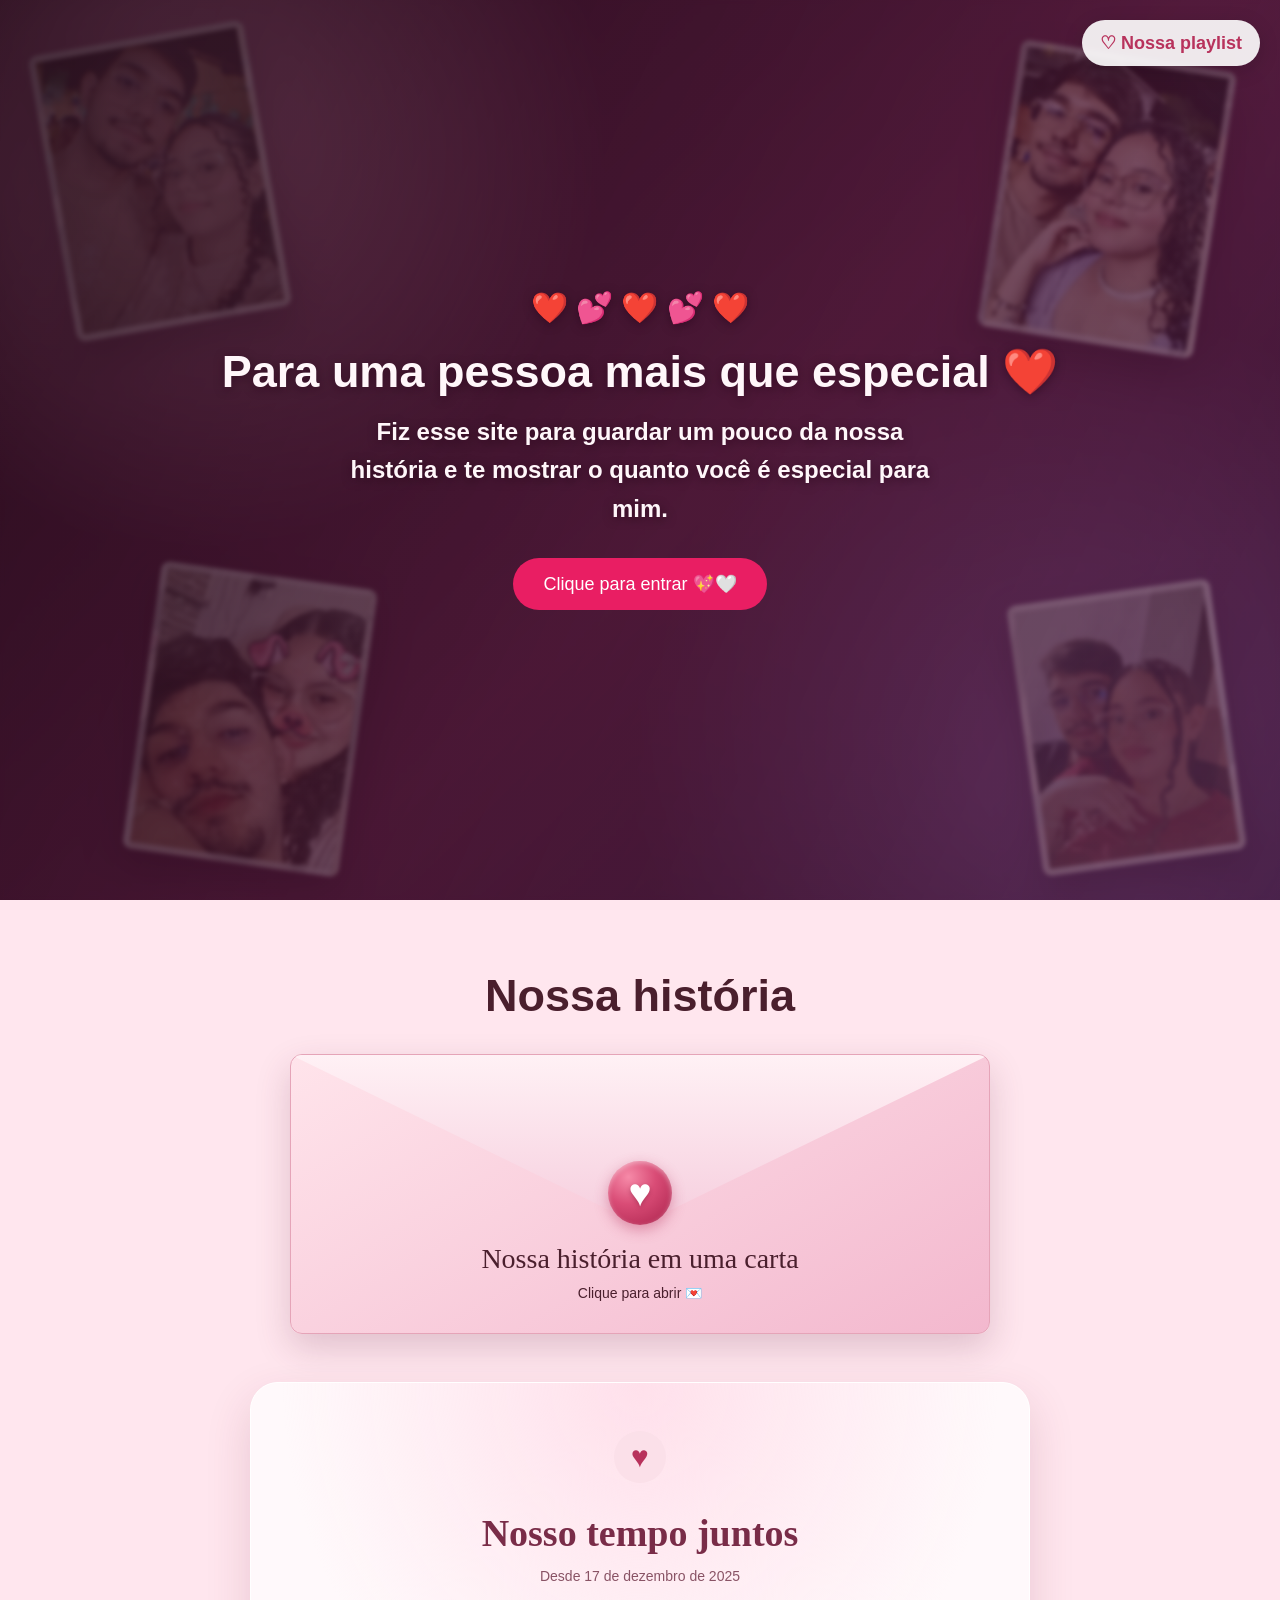
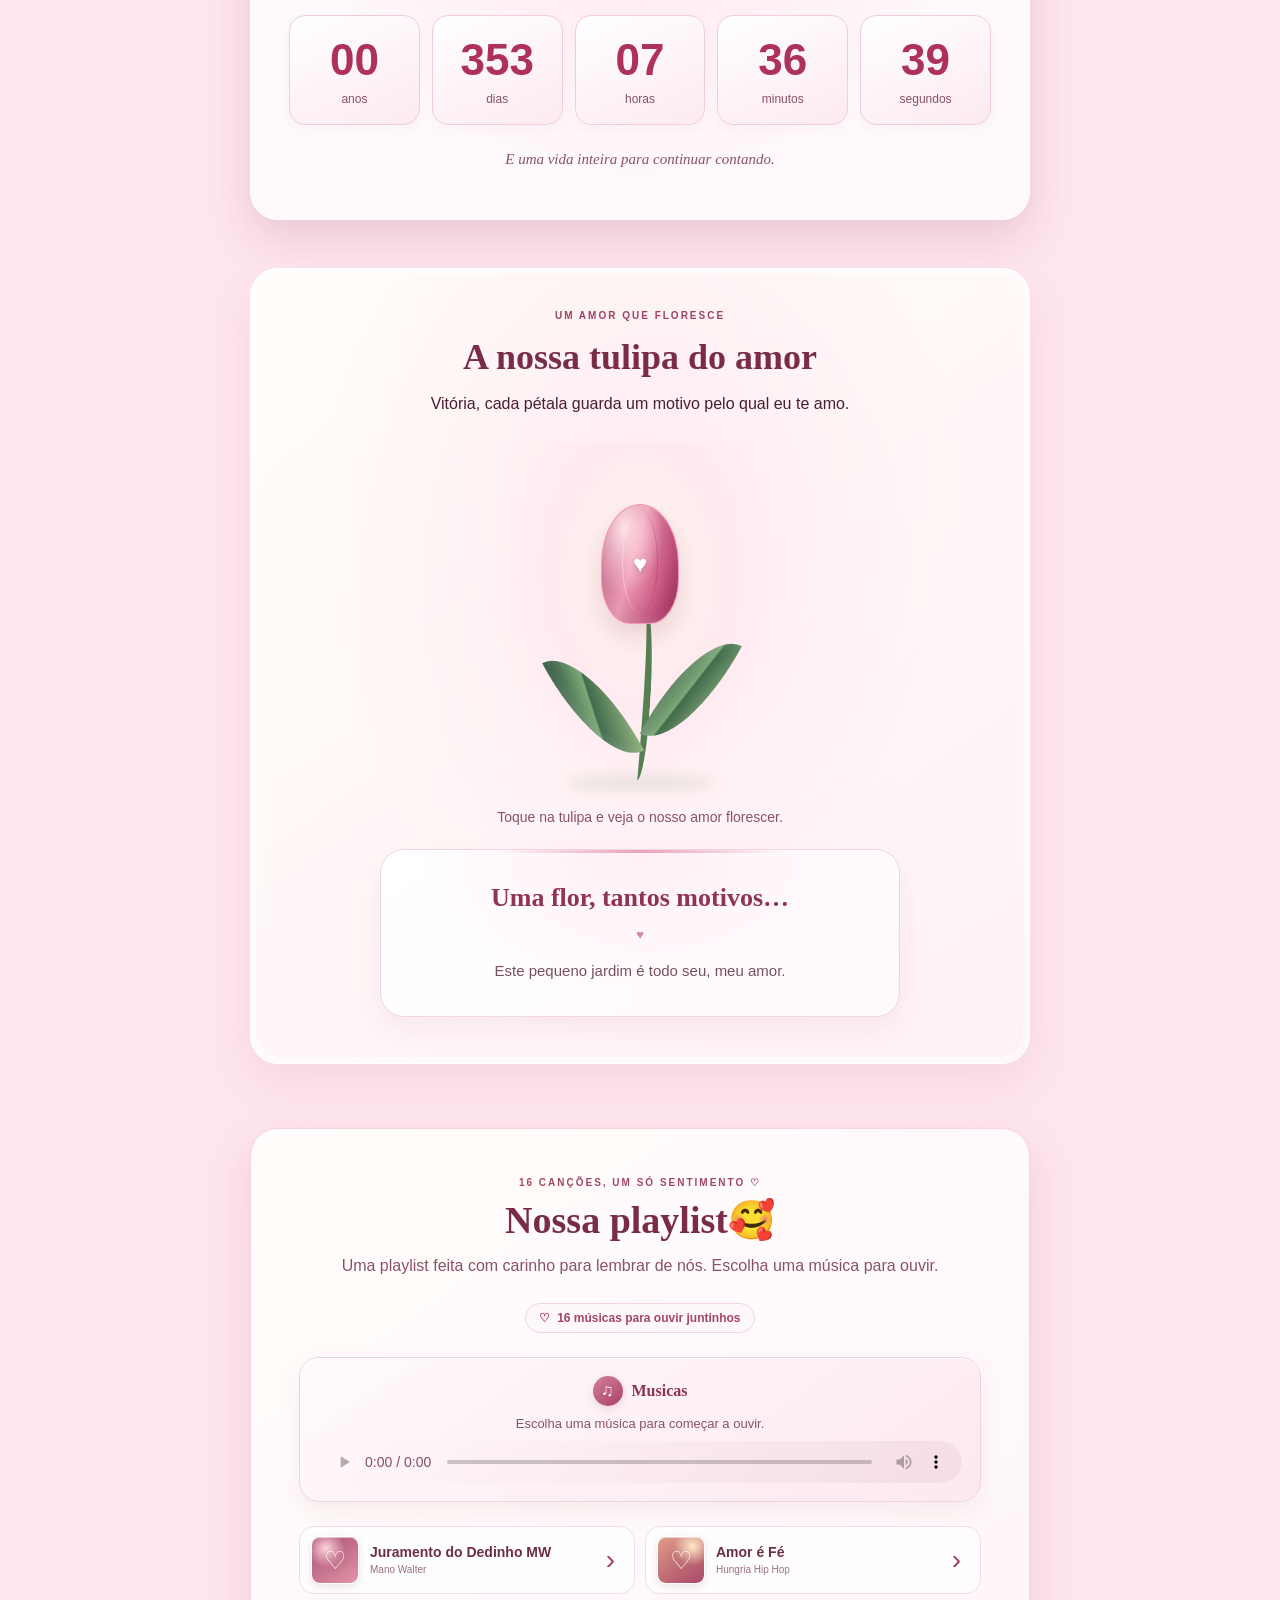
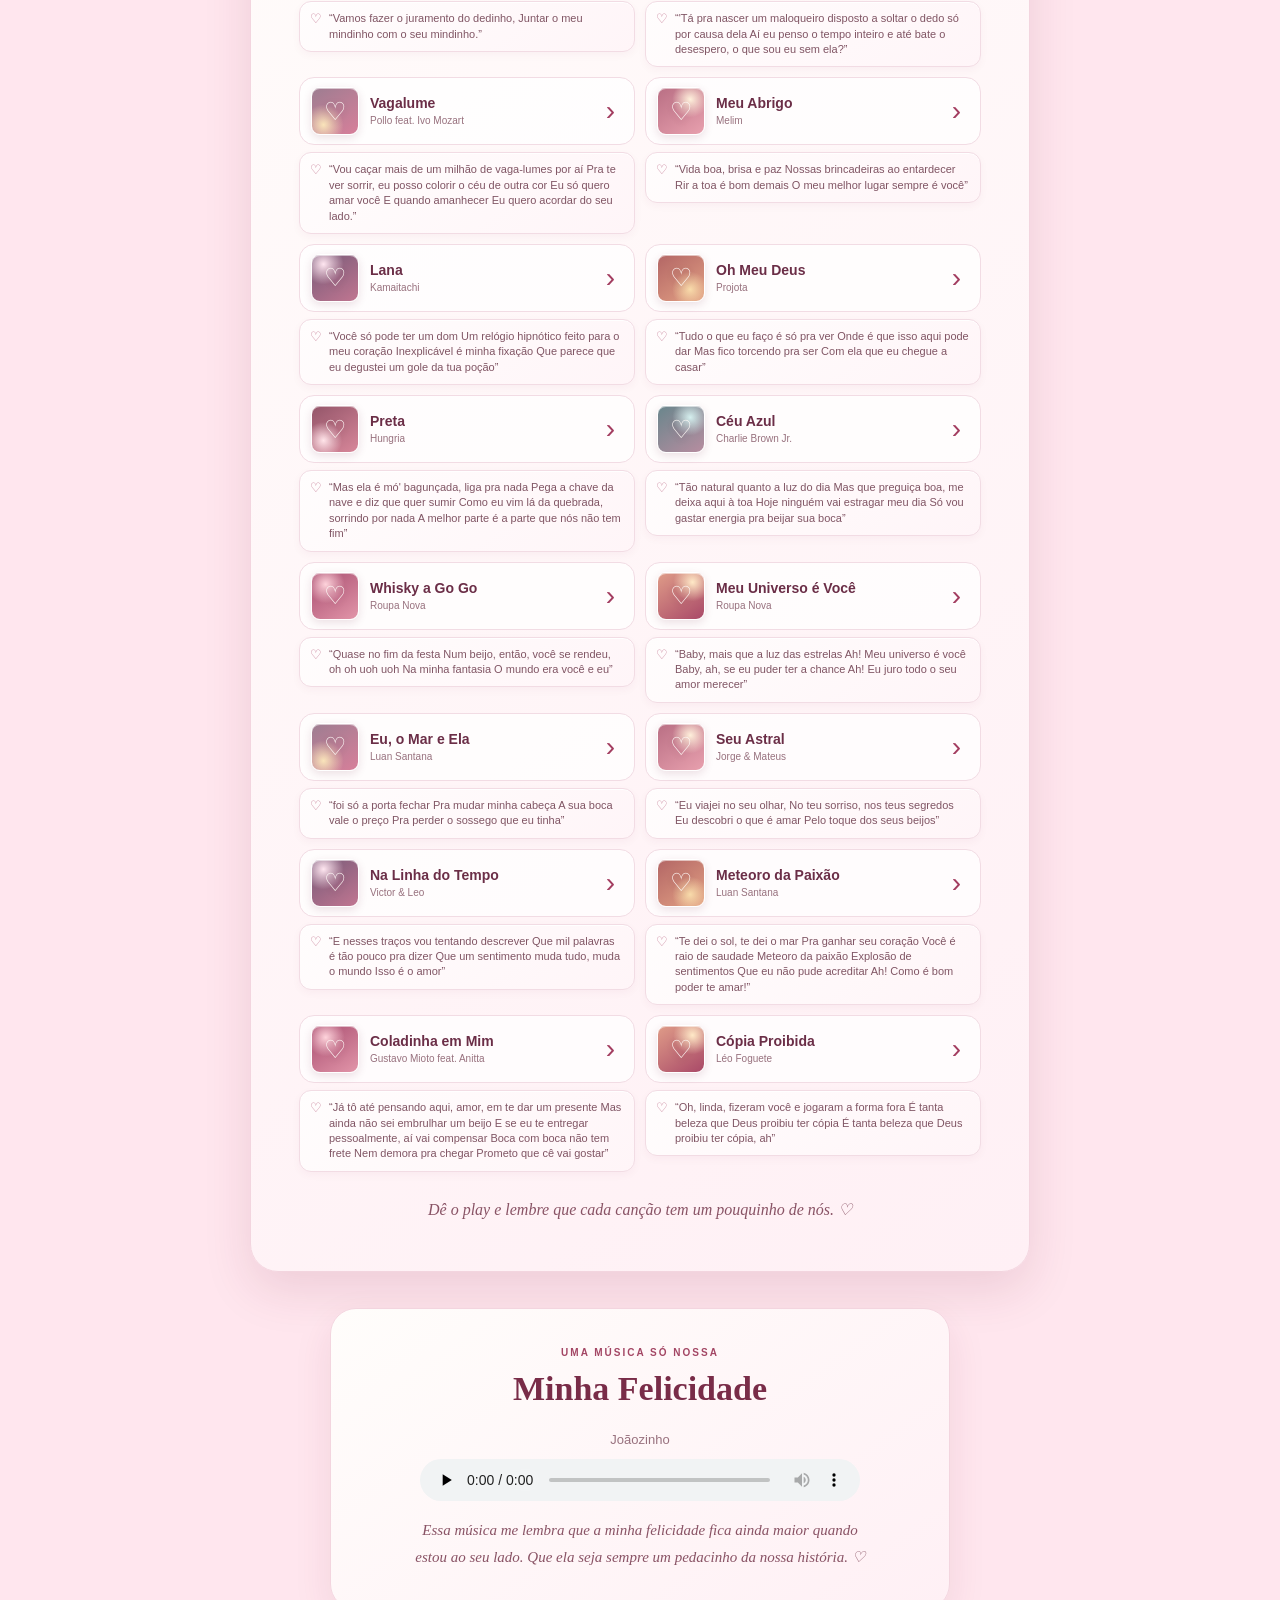
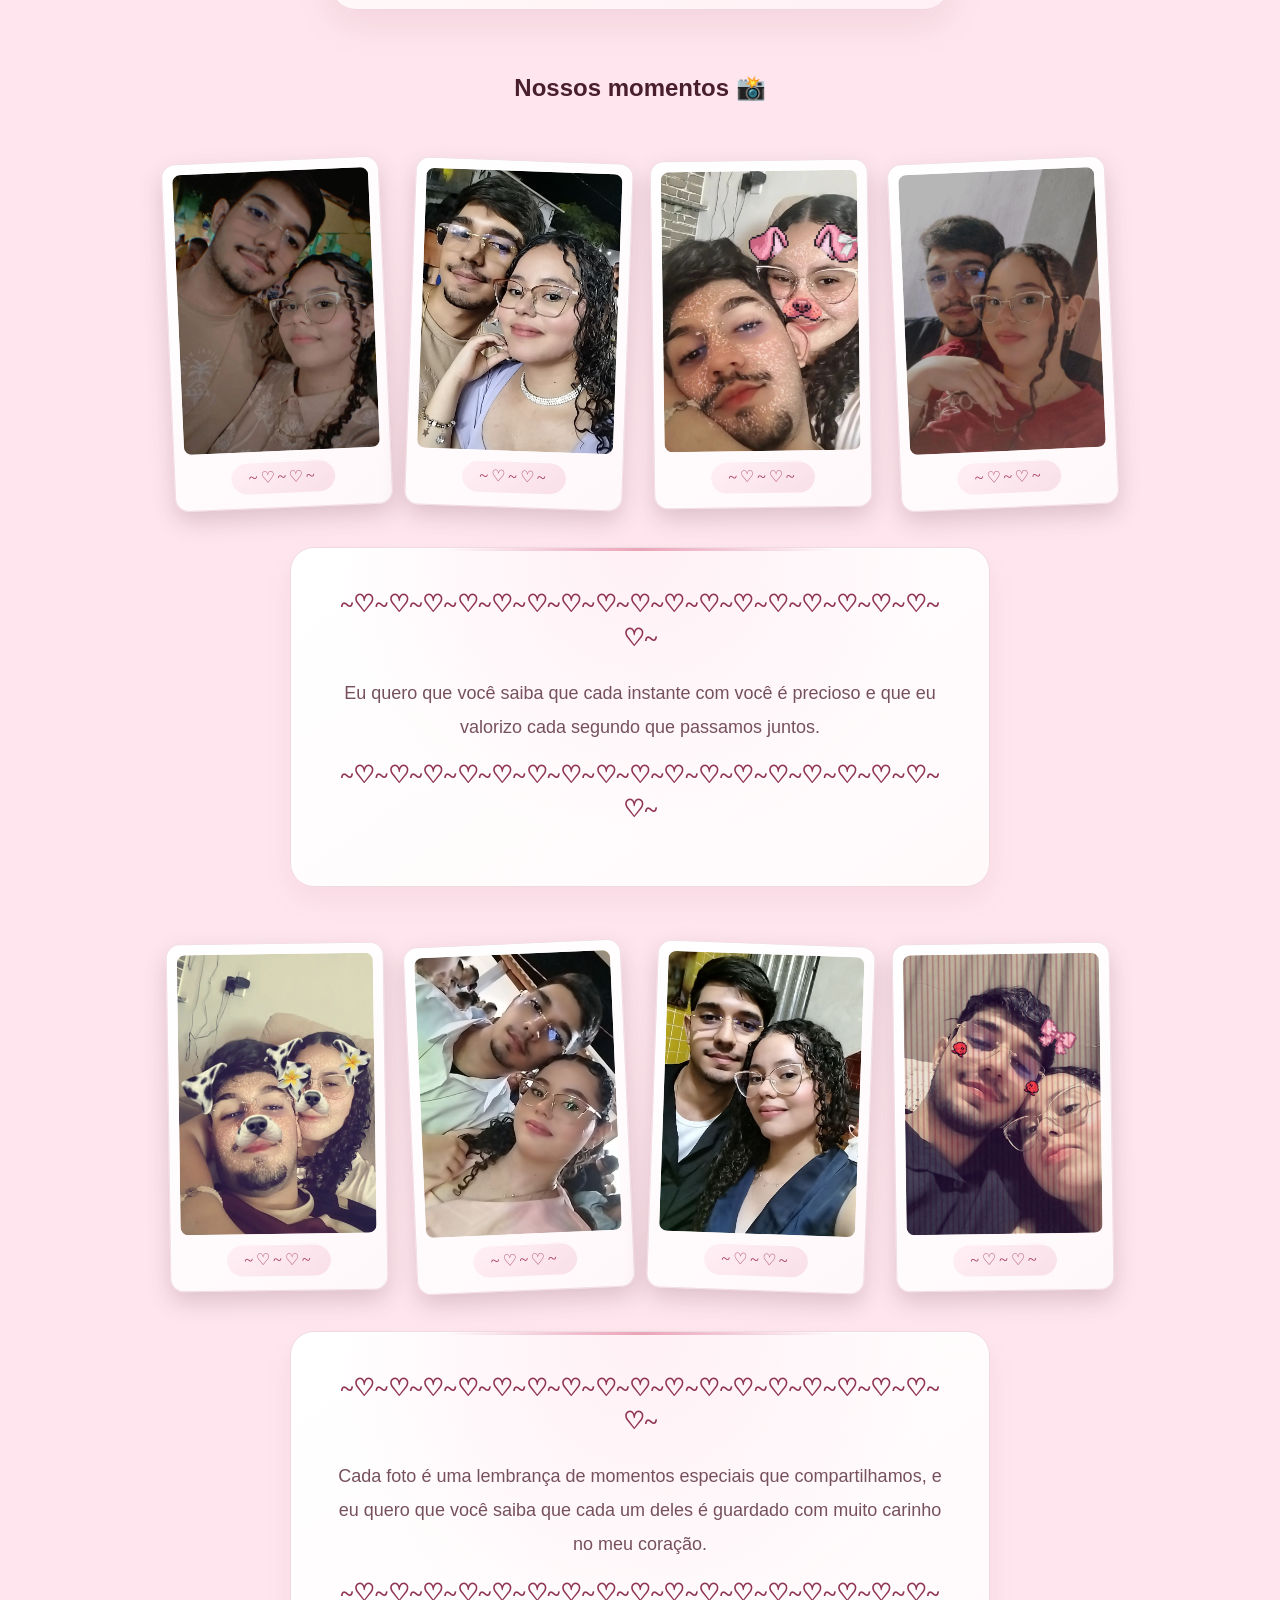
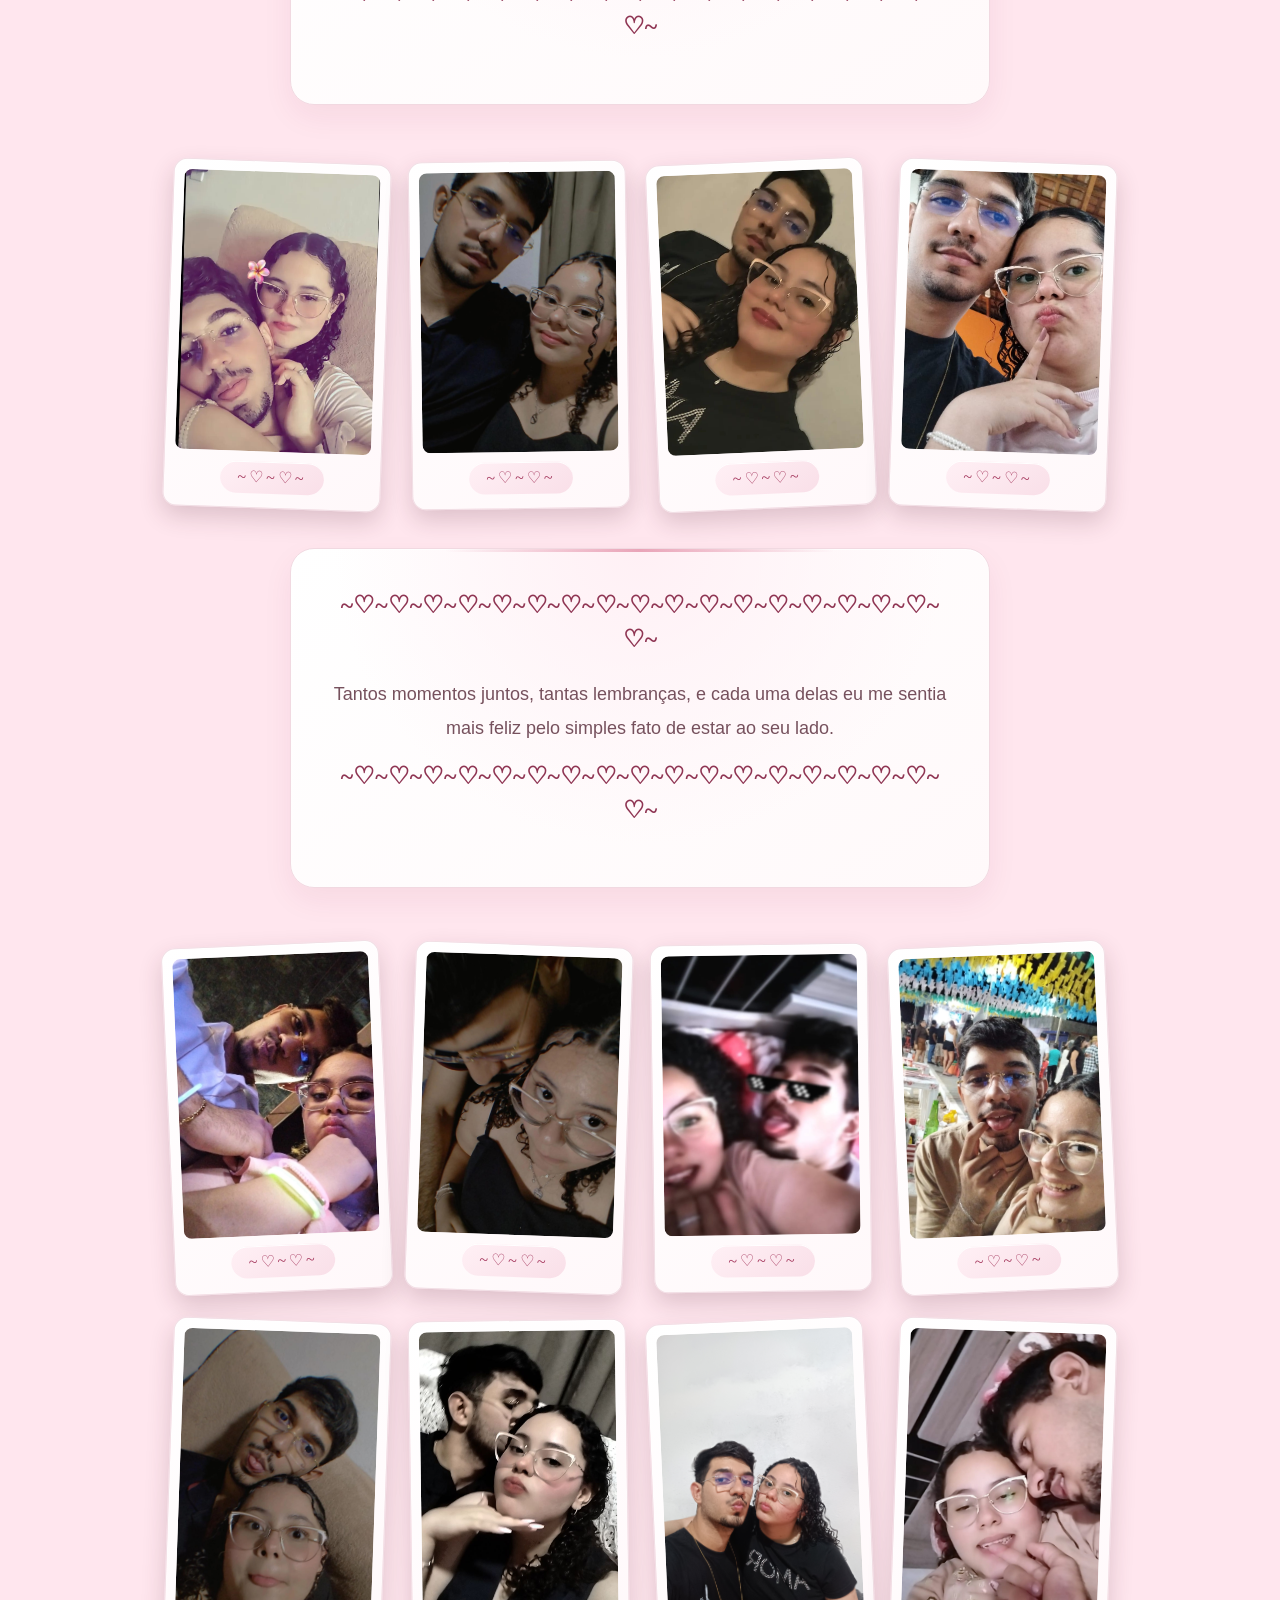
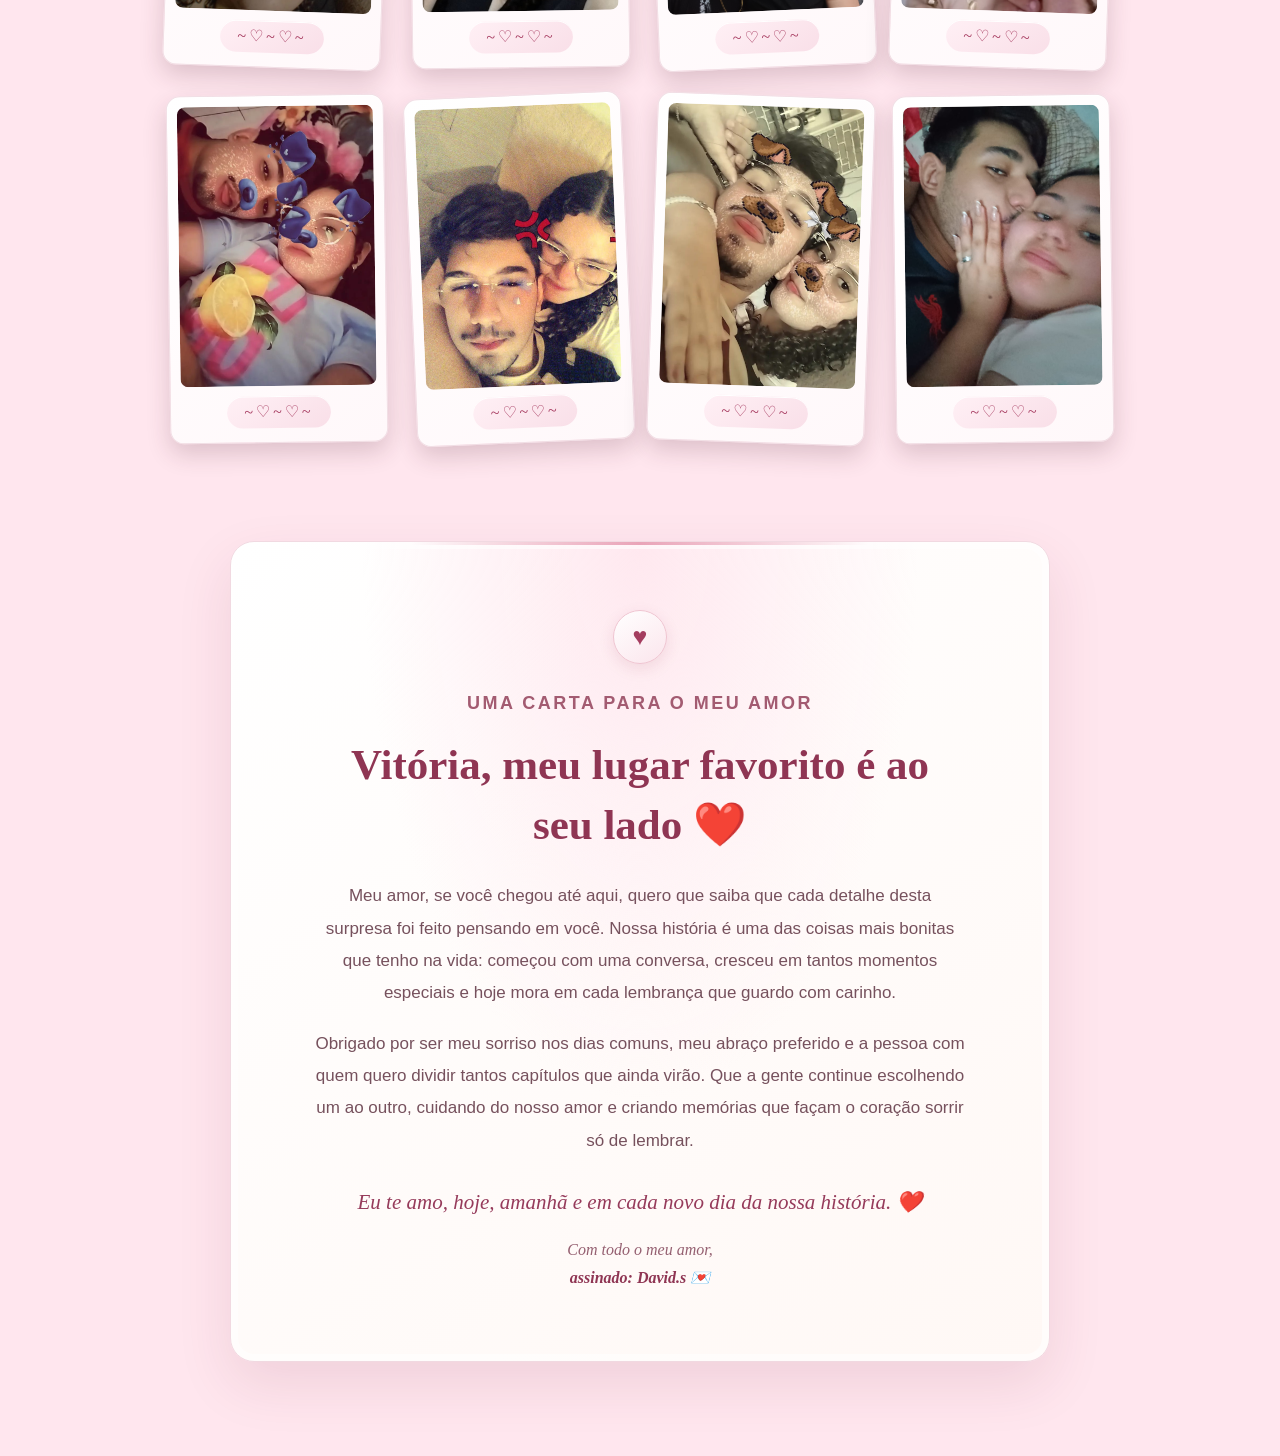
==== commit 90102b92: "Add files via upload" ====
--- a/index.html
+++ b/index.html
@@ -1,187 +1,265 @@
-﻿<!DOCTYPE html>
-<html lang="pt-BR">
-<head>
-    <meta charset="UTF-8">
-    <meta name="viewport" content="width=device-width, initial-scale=1.0">
-
-    <title>Surpresa pro meu amor ❤️</title>
-
-    <link rel="stylesheet" href="style.css">
-</head>
-
-<body>
-
-    <section class="inicio">
-        <div class="memorias-inicio" aria-hidden="true">
-            <div class="foto-fundo fundo-1"></div>
-            <div class="foto-fundo fundo-2"></div>
-            <div class="foto-fundo fundo-3"></div>
-            <div class="foto-fundo fundo-4"></div>
-        </div>
-
-        <div class="coracoes">❤️ 💕 ❤️ 💕 ❤️</div>
-
-        <h1>Para uma pessoa mais que especial ❤️</h1>
-
-        <p class="texto-intro">
-            Fiz esse site para guardar um pouco
-            da nossa história e te mostrar o
-            quanto você é especial para mim.
-        </p>
-
-        <button onclick="mostrarSurpresa()">
-            Clique para entrar 💖🤍
-        </button>
-
-    </section>
-
-
-    <section id="surpresa" class="conteudo">
-
-        <h1>Nossa história </h1>
-
-        <details class="carta-historia">
-            <summary class="carta-envelope">
-                <span class="envelope-aba" aria-hidden="true"></span>
-                <span class="envelope-selo" aria-hidden="true">♥</span>
-                <span class="envelope-destino">Nossa história em uma carta</span>
-                <span class="carta-abrir">Clique para abrir 💌</span>
-                <span class="carta-fechar">Clique para fechar a carta</span>
-            </summary>
-            <div class="carta-papel">
-        <p class="texto-destaque">
-            Desde o dia 4 de Setenbro de 2025,
-             minha vida ficou ainda mais especial quando agente teve nossa primeira comversa. De lá pra cá, muitas coisas aconteceram, muitas lembranças foram criadas e cada momento ao seu lado é especial. É no seu sorriso que encontro a minha felicidade e no seu abraço que encontro o meu lar.
-        </p>
-                <span class="carta-coracao" aria-hidden="true">♥</span>
-            </div>
-        </details>
-
-
-        <div class="contador">
-
-            <span class="contador-coracao" aria-hidden="true">♥</span>
-            <p class="contador-legenda"></p>
-            <h2>Nosso tempo juntos</h2>
-            <p class="contador-data">Desde <time datetime="2025-12-17T19:00:00">17 de dezembro de 2025</time></p>
-
-            <div id="tempo" role="group" aria-label="Tempo de namoro">
-                <div class="tempo-bloco"><span id="tempo-anos" class="tempo-numero">00</span><span class="tempo-unidade">anos</span></div>
-                <div class="tempo-bloco"><span id="tempo-dias" class="tempo-numero">00</span><span class="tempo-unidade">dias</span></div>
-                <div class="tempo-bloco"><span id="tempo-horas" class="tempo-numero">00</span><span class="tempo-unidade">horas</span></div>
-                <div class="tempo-bloco"><span id="tempo-minutos" class="tempo-numero">00</span><span class="tempo-unidade">minutos</span></div>
-                <div class="tempo-bloco"><span id="tempo-segundos" class="tempo-numero">00</span><span class="tempo-unidade">segundos</span></div>
-            </div>
-            <p class="contador-frase">E uma vida inteira para continuar contando.</p>
-
-        </div>
-
-        <section class="jardim" aria-labelledby="jardim-titulo">
-            <p class="jardim-legenda">UM AMOR QUE FLORESCE</p>
-            <h2 id="jardim-titulo">A nossa tulipa do amor</h2>
-            <p>Vitória, cada pétala guarda um motivo pelo qual eu te amo.</p>
-            <div class="tulipa-cenario">
-                <span class="tulipa-caule" aria-hidden="true"></span>
-                <span class="tulipa-folha folha-esquerda" aria-hidden="true"></span>
-                <span class="tulipa-folha folha-direita" aria-hidden="true"></span>
-                <div class="tulipa-flor" id="tulipa-flor">
-                    <button class="tulipa-petala" style="--angulo: -56deg" type="button" aria-label="Seu sorriso" hidden></button>
-                    <button class="tulipa-petala" style="--angulo: -40deg" type="button" aria-label="Seu carinho" hidden></button>
-                    <button class="tulipa-petala" style="--angulo: -24deg" type="button" aria-label="Seu jeitinho" hidden></button>
-                    <button class="tulipa-petala" style="--angulo: -8deg" type="button" aria-label="Nossas conversas" hidden></button>
-                    <button class="tulipa-petala" style="--angulo: 8deg" type="button" aria-label="Os momentos juntos" hidden></button>
-                    <button class="tulipa-petala" style="--angulo: 24deg" type="button" aria-label="Seu abraço" hidden></button>
-                    <button class="tulipa-petala" style="--angulo: 40deg" type="button" aria-label="Sua companhia" hidden></button>
-                    <button class="tulipa-petala" style="--angulo: 56deg" type="button" aria-label="Nosso futuro" hidden></button>
-                    <button class="tulipa-botao" id="tulipa-botao" type="button" aria-label="Fazer a tulipa florescer" aria-expanded="false">♥</button>
-                </div>
-            </div>
-            <p class="jardim-instrucao" id="jardim-instrucao">Toque na tulipa e veja o nosso amor florescer.</p>
-            <div class="jardim-mensagem" aria-live="polite" aria-atomic="true">
-                <h3 id="motivo-titulo">Uma flor, tantos motivos…</h3>
-                <p id="motivo-texto">Este pequeno jardim é todo seu, meu amor.</p>
-            </div>
-            <p class="jardim-progresso" id="jardim-progresso"></p>
-        </section>
-
-        <div id="coracoes-flutuantes" aria-hidden="true"></div>
-
-        <button id="botaoMusica" class="musica-btn" type="button" onclick="document.getElementById('playlist').scrollIntoView({ behavior: 'smooth' })">
-            ♡ Nossa playlist
-        </button>
-
-        <section class="playlist" id="playlist" aria-labelledby="playlist-titulo">
-            <p class="playlist-legenda">16 CANÇÕES, UM SÓ SENTIMENTO ♡</p>
-            <h2 id="playlist-titulo">Nossa playlist🥰</h2>
-            <p class="playlist-intro">Uma playlist feita com carinho para lembrar de nós. Escolha uma música para ouvir.</p>
-            <p class="playlist-contagem">♡ &nbsp;16 músicas para ouvir juntinhos</p>
-            <div class="playlist-player">
-                <div class="player-identidade" aria-hidden="true"><span>♫</span><strong>Musicas</strong></div>
-                <p id="playlist-status" aria-live="polite">Escolha uma música para começar a ouvir.</p>
-                <audio id="playlist-audio" controls preload="none" aria-label="Player da playlist"></audio>
-            </div>
-            <ol class="playlist-lista">
-                <li><button class="faixa-botao" type="button" data-src="PLAYLIST/JURAMENTO%20DEDINHO%20.mp3" data-title="Juramento do Dedinho MW"><span class="faixa-capa capa-1" aria-hidden="true">♡</span><span class="faixa-info"><strong>Juramento do Dedinho MW</strong><small>Nossa playlist</small></span><span class="faixa-tocar">›</span></button></li>
-                <li><button class="faixa-botao" type="button" data-src="PLAYLIST/AMOR%20E%20F%C3%89%20.mp3" data-title="Amor é Fé"><span class="faixa-capa capa-2" aria-hidden="true">♡</span><span class="faixa-info"><strong>Amor é Fé</strong><small>Nossa playlist</small></span><span class="faixa-tocar">›</span></button></li>
-                <li><button class="faixa-botao" type="button" data-src="PLAYLIST/VAGALUMES.mp3" data-title="Vagalumes"><span class="faixa-capa capa-3" aria-hidden="true">♡</span><span class="faixa-info"><strong>Vagalumes</strong><small>Nossa playlist</small></span><span class="faixa-tocar">›</span></button></li>
-                <li><button class="faixa-botao" type="button" data-src="PLAYLIST/MEU%20ABRIGO.mp3" data-title="Meu Abrigo"><span class="faixa-capa capa-4" aria-hidden="true">♡</span><span class="faixa-info"><strong>Meu Abrigo</strong><small>Nossa playlist</small></span><span class="faixa-tocar">›</span></button></li>
-                <li><button class="faixa-botao" type="button" data-src="PLAYLIST/LANA.mp3" data-title="Lana"><span class="faixa-capa capa-5" aria-hidden="true">♡</span><span class="faixa-info"><strong>Lana</strong><small>Nossa playlist</small></span><span class="faixa-tocar">›</span></button></li>
-                <li><button class="faixa-botao" type="button" data-src="PLAYLIST/HO%20MEU%20DEUS.mp3" data-title="Oh Meu Deus"><span class="faixa-capa capa-6" aria-hidden="true">♡</span><span class="faixa-info"><strong>Oh Meu Deus</strong><small>Nossa playlist</small></span><span class="faixa-tocar">›</span></button></li>
-                <li><button class="faixa-botao" type="button" data-src="PLAYLIST/PRETA.mp3" data-title="Preta"><span class="faixa-capa capa-7" aria-hidden="true">♡</span><span class="faixa-info"><strong>Preta</strong><small>Nossa playlist</small></span><span class="faixa-tocar">›</span></button></li>
-                <li><button class="faixa-botao" type="button" data-src="PLAYLIST/C%C3%89U%20AZUL%20.mp3" data-title="Céu Azul"><span class="faixa-capa capa-8" aria-hidden="true">♡</span><span class="faixa-info"><strong>Céu Azul</strong><small>Nossa playlist</small></span><span class="faixa-tocar">›</span></button></li>
-                <li><button class="faixa-botao" type="button" data-src="PLAYLIST/WHISKY%20A%20GO%20GO.mp3" data-title="Whisky a Go Go"><span class="faixa-capa capa-9" aria-hidden="true">♡</span><span class="faixa-info"><strong>Whisky a Go Go</strong><small>Nossa playlist</small></span><span class="faixa-tocar">›</span></button></li>
-                <li><button class="faixa-botao" type="button" data-src="PLAYLIST/MEU%20UNIVERSO%20E%20VOC%C3%8A%20.mp3" data-title="Meu Universo é Você"><span class="faixa-capa capa-10" aria-hidden="true">♡</span><span class="faixa-info"><strong>Meu Universo é Você</strong><small>Nossa playlist</small></span><span class="faixa-tocar">›</span></button></li>
-                <li><button class="faixa-botao" type="button" data-src="PLAYLIST/EU%20O%20MAR%20E%20ELA.mp3" data-title="Eu, o Mar e Ela"><span class="faixa-capa capa-11" aria-hidden="true">♡</span><span class="faixa-info"><strong>Eu, o Mar e Ela</strong><small>Nossa playlist</small></span><span class="faixa-tocar">›</span></button></li>
-                <li><button class="faixa-botao" type="button" data-src="PLAYLIST/ASTRAL.mp3" data-title="Seu Astral"><span class="faixa-capa capa-12" aria-hidden="true">♡</span><span class="faixa-info"><strong>Seu Astral</strong><small>Nossa playlist</small></span><span class="faixa-tocar">›</span></button></li>
-                <li><button class="faixa-botao" type="button" data-src="PLAYLIST/NA%20LINHA%20DO%20TEMPO.mp3" data-title="Na Linha do Tempo"><span class="faixa-capa capa-13" aria-hidden="true">♡</span><span class="faixa-info"><strong>Na Linha do Tempo</strong><small>Nossa playlist</small></span><span class="faixa-tocar">›</span></button></li>
-                <li><button class="faixa-botao" type="button" data-src="PLAYLIST/METEORO%20DA%20PAIX%C3%83O%20.mp3" data-title="Meteoro da Paixão"><span class="faixa-capa capa-14" aria-hidden="true">♡</span><span class="faixa-info"><strong>Meteoro da Paixão</strong><small>Nossa playlist</small></span><span class="faixa-tocar">›</span></button></li>
-                <li><button class="faixa-botao" type="button" data-src="PLAYLIST/COLADINHA%20EM%20MIM.mp3" data-title="Coladinha em Mim"><span class="faixa-capa capa-15" aria-hidden="true">♡</span><span class="faixa-info"><strong>Coladinha em Mim</strong><small>Nossa playlist</small></span><span class="faixa-tocar">›</span></button></li>
-                <li><button class="faixa-botao" type="button" data-src="PLAYLIST/COPIA%20PROIBIDA.mp3" data-title="Cópia Proibida"><span class="faixa-capa capa-16" aria-hidden="true">♡</span><span class="faixa-info"><strong>Cópia Proibida</strong><small>Nossa playlist</small></span><span class="faixa-tocar">›</span></button></li>
-            </ol>
-            <p class="playlist-final">Dê o play e lembre que cada canção tem um pouquinho de nós. ♡</p>
-        </section>
-
-        <section class="musica-especial" aria-labelledby="musica-especial-titulo">
-            <p class="musica-especial-legenda">UMA MÚSICA SÓ NOSSA</p>
-            <h2 id="musica-especial-titulo">Minha Felicidade</h2>
-            <p class="musica-especial-artista">Joãozinho</p>
-            <audio controls preload="none" aria-label="Minha Felicidade, de Joãozinho">
-                <source src="PLAYLIST/minha%20felicidade.mpeg" type="audio/mpeg">
-                Seu navegador não consegue reproduzir este áudio.
-            </audio>
-            <p class="musica-especial-texto">Essa música me lembra que a minha felicidade fica ainda maior quando estou ao seu lado. Que ela seja sempre um pedacinho da nossa história. ♡</p>
-        </section>
-
-        <h2>Nossos momentos 📸</h2>
-
-        <div class="galeria">
-            <button class="polaroid" type="button" data-foto="fotos/foto1.jpg"><img src="fotos/foto1.jpg" alt="Nosso momento 1"><span>~♡~</span></button>
-            <button class="polaroid" type="button" data-foto="fotos/foto2.jpg"><img src="fotos/foto2.jpg" alt="Nosso momento 2"><span>~♡~</span></button>
-            <button class="polaroid" type="button" data-foto="fotos/foto3.jpg"><img src="fotos/foto3.jpg" alt="Nosso momento 3"><span>~♡~</span></button>
-            <button class="polaroid" type="button" data-foto="fotos/foto4.jpg"><img src="fotos/foto4.jpg" alt="Nosso momento 4"><span>~♡~</span></button>
-        </div>
-
-        <div class="lightbox" id="lightbox" aria-hidden="true" aria-modal="true" role="dialog" aria-label="Foto ampliada">
-            <button class="lightbox-fechar" type="button" aria-label="Fechar foto"> × </button>
-            <button class="lightbox-nav anterior" type="button" aria-label="Foto anterior"> ‹ </button>
-            <img class="lightbox-imagem" src="" alt="">
-            <button class="lightbox-nav proxima" type="button" aria-label="Próxima foto"> › </button>
-        </div>
-
-        <section class="mensagem mensagem-final" aria-labelledby="mensagem-final-titulo">
-            <span class="mensagem-final-selo" aria-hidden="true">♥</span>
-            <p class="mensagem-final-legenda">UMA CARTA PARA O MEU AMOR</p>
-            <h2 id="mensagem-final-titulo">Vitória, meu lugar favorito é ao seu lado ❤️</h2>
-            <p>Meu amor, se você chegou até aqui, quero que saiba que cada detalhe desta surpresa foi feito pensando em você. Nossa história é uma das coisas mais bonitas que tenho na vida.</p>
-            <p>Obrigado por ser meu sorriso nos dias comuns, meu abraço preferido e a pessoa com quem quero dividir tantos capítulos que ainda virão.</p>
-            <p class="mensagem-final-fecho">Eu te amo, hoje, amanhã e em cada novo dia da nossa história. ❤️</p>
-            <p class="mensagem-final-assinatura">Com todo o meu amor,<br><span>assinado: David.s 💌</span></p>
-        </section>
-
-    </section>
-
-
-    <script src="script.js"></script>
-
-</body>
-</html>
+<!DOCTYPE html>
+<html lang="pt-BR">
+<head>
+    <meta charset="UTF-8">
+    <meta name="viewport" content="width=device-width, initial-scale=1.0">
+
+    <title>Surpresa pro meu amor ❤️</title>
+
+    <link rel="stylesheet" href="style.css">
+</head>
+
+<body>
+
+    <section class="inicio">
+        <div class="memorias-inicio" aria-hidden="true">
+            <div class="foto-fundo fundo-1"></div>
+            <div class="foto-fundo fundo-2"></div>
+            <div class="foto-fundo fundo-3"></div>
+            <div class="foto-fundo fundo-4"></div>
+        </div>
+
+        <div class="coracoes">❤️ 💕 ❤️ 💕 ❤️</div>
+
+        <h1>Para uma pessoa mais que especial ❤️</h1>
+
+        <p class="texto-intro">
+            Fiz esse site para guardar um pouco
+            da nossa história e te mostrar o 
+            quanto você é especial para mim.
+        </p>
+
+        <button onclick="mostrarSurpresa()">
+            Clique para entrar 💖🤍
+        </button>
+
+    </section>
+
+
+    <section id="surpresa" class="conteudo">
+
+        <h1>Nossa história </h1>
+
+        <details class="carta-historia">
+            <summary class="carta-envelope">
+                <span class="envelope-aba" aria-hidden="true"></span>
+                <span class="envelope-selo" aria-hidden="true">♥</span>
+                <span class="envelope-destino">Nossa história em uma carta</span>
+                <span class="carta-abrir">Clique para abrir 💌</span>
+                <span class="carta-fechar">Clique para fechar a carta</span>
+            </summary>
+            <div class="carta-papel">
+        <p class="texto-destaque">
+            Desde o dia 4 de Setenbro de 2025,
+             minha vida ficou ainda mais especial quando agente teve nossa primeira comversa. De lá pra cá, muitas coisas aconteceram, muitas lembranças foram criadas e cada momento ao seu lado se tornou único. É no dia 17 de dezembro de 2025 que agente oficializou nosso namoro, e desde então, cada dia ao seu lado é uma nova aventura.
+             É no seu sorriso que encontro a minha felicidade e no seu abraço que encontro o meu lar.
+        </p>
+                <span class="carta-coracao" aria-hidden="true">♥</span>
+            </div>
+        </details>
+
+
+        <div class="contador">
+
+            <span class="contador-coracao" aria-hidden="true">♥</span>
+            <p class="contador-legenda"></p>
+            <h2>Nosso tempo juntos</h2>
+            <p class="contador-data">Desde <time datetime="2025-12-17T19:00:00">17 de dezembro de 2025</time></p>
+
+            <div id="tempo" role="group" aria-label="Tempo de namoro">
+                <div class="tempo-bloco"><span id="tempo-anos" class="tempo-numero">00</span><span class="tempo-unidade">anos</span></div>
+                <div class="tempo-bloco"><span id="tempo-dias" class="tempo-numero">00</span><span class="tempo-unidade">dias</span></div>
+                <div class="tempo-bloco"><span id="tempo-horas" class="tempo-numero">00</span><span class="tempo-unidade">horas</span></div>
+                <div class="tempo-bloco"><span id="tempo-minutos" class="tempo-numero">00</span><span class="tempo-unidade">minutos</span></div>
+                <div class="tempo-bloco"><span id="tempo-segundos" class="tempo-numero">00</span><span class="tempo-unidade">segundos</span></div>
+            </div>
+            <p class="contador-frase">E uma vida inteira para continuar contando.</p>
+
+        </div>
+        <section class="jardim" aria-labelledby="jardim-titulo">
+            <p class="jardim-legenda">UM AMOR QUE FLORESCE</p>
+            <h2 id="jardim-titulo">A nossa tulipa do amor</h2>
+            <p>Vitória, cada pétala guarda um motivo pelo qual eu te amo.</p>
+            <div class="tulipa-cenario">
+                <span class="tulipa-caule" aria-hidden="true"></span>
+                <span class="tulipa-folha folha-esquerda" aria-hidden="true"></span>
+                <span class="tulipa-folha folha-direita" aria-hidden="true"></span>
+                <div class="tulipa-flor" id="tulipa-flor">
+                    <button class="tulipa-petala" style="--angulo: -56deg" type="button" aria-label="Seu sorriso" hidden></button>
+                    <button class="tulipa-petala" style="--angulo: -40deg" type="button" aria-label="Seu carinho" hidden></button>
+                    <button class="tulipa-petala" style="--angulo: -24deg" type="button" aria-label="Seu jeitinho" hidden></button>
+                    <button class="tulipa-petala" style="--angulo: -8deg" type="button" aria-label="Nossas conversas" hidden></button>
+                    <button class="tulipa-petala" style="--angulo: 8deg" type="button" aria-label="Os momentos juntos" hidden></button>
+                    <button class="tulipa-petala" style="--angulo: 24deg" type="button" aria-label="Seu abraço" hidden></button>
+                    <button class="tulipa-petala" style="--angulo: 40deg" type="button" aria-label="Sua companhia" hidden></button>
+                    <button class="tulipa-petala" style="--angulo: 56deg" type="button" aria-label="Nosso futuro" hidden></button>
+                    <button class="tulipa-botao" id="tulipa-botao" type="button" aria-label="Fazer a tulipa florescer" aria-expanded="false">♥</button>
+                </div>
+            </div>
+            <p class="jardim-instrucao" id="jardim-instrucao">Toque na tulipa e veja o nosso amor florescer.</p>
+            <div class="jardim-mensagem" aria-live="polite" aria-atomic="true">
+                <h3 id="motivo-titulo">Uma flor, tantos motivos…</h3>
+                <p id="motivo-texto">Este pequeno jardim é todo seu, meu amor.</p>
+            </div>
+            <p class="jardim-progresso" id="jardim-progresso"></p>
+        </section>
+        <!-- CORAÇÕES FLUTUANTES -->
+  <div id="coracoes-flutuantes" aria-hidden="true"></div>
+    <button id="botaoMusica" class="musica-btn" type="button" onclick="document.getElementById('playlist').scrollIntoView({ behavior: 'smooth' })">
+        ♡ Nossa playlist
+    </button>
+
+        <section class="playlist" id="playlist" aria-labelledby="playlist-titulo">
+            <p class="playlist-legenda">16 CANÇÕES, UM SÓ SENTIMENTO ♡</p>
+            <h2 id="playlist-titulo">Nossa playlist🥰</h2>
+            <p class="playlist-intro">Uma playlist feita com carinho para lembrar de nós. Escolha uma música para ouvir.</p>
+            <p class="playlist-contagem">♡ &nbsp;16 músicas para ouvir juntinhos</p>
+            <div class="playlist-player">
+                <div class="player-identidade" aria-hidden="true"><span>♫</span><strong>Musicas</strong></div>
+                <p id="playlist-status" aria-live="polite">Escolha uma música para começar a ouvir.</p>
+                <audio id="playlist-audio" controls preload="none" aria-label="Player da playlist"></audio>
+            </div>
+            <ol class="playlist-lista">
+                <li><button class="faixa-botao" type="button" data-src="PLAYLIST/JURAMENTO%20DEDINHO%20.mp3" data-title="Juramento do Dedinho MW"><span class="faixa-capa capa-1" aria-hidden="true">♡</span><span class="faixa-info"><strong>Juramento do Dedinho MW</strong><small>Mano Walter</small></span><span class="faixa-tocar" aria-hidden="true">›</span></button><div class="faixa-frase">“Vamos fazer o juramento do dedinho, Juntar o meu mindinho com o seu mindinho.”</div></li>
+                <li><button class="faixa-botao" type="button" data-src="PLAYLIST/AMOR%20E%20F%C3%89%20.mp3" data-title="Amor é Fé"><span class="faixa-capa capa-2" aria-hidden="true">♡</span><span class="faixa-info"><strong>Amor é Fé</strong><small>Hungria Hip Hop</small></span><span class="faixa-tocar" aria-hidden="true">›</span></button><div class="faixa-frase">“'Tá pra nascer um maloqueiro disposto a soltar o dedo só por causa dela Aí eu penso o tempo inteiro e até bate o desespero, o que sou eu sem ela?”</div></li>
+                <li><button class="faixa-botao" type="button" data-src="PLAYLIST/VAGALUMES.mp3" data-title="Vagalume"><span class="faixa-capa capa-3" aria-hidden="true">♡</span><span class="faixa-info"><strong>Vagalume</strong><small>Pollo feat. Ivo Mozart</small></span><span class="faixa-tocar" aria-hidden="true">›</span></button><div class="faixa-frase">“Vou caçar mais de um milhão de vaga-lumes por aí Pra te ver sorrir, eu posso colorir o céu de outra cor Eu só quero amar você E quando amanhecer Eu quero acordar do seu lado.”</div></li>
+                <li><button class="faixa-botao" type="button" data-src="PLAYLIST/MEU%20ABRIGO.mp3" data-title="Meu Abrigo"><span class="faixa-capa capa-4" aria-hidden="true">♡</span><span class="faixa-info"><strong>Meu Abrigo</strong><small>Melim</small></span><span class="faixa-tocar" aria-hidden="true">›</span></button><div class="faixa-frase">“Vida boa, brisa e paz Nossas brincadeiras ao entardecer Rir a toa é bom demais O meu melhor lugar sempre é você”</div></li>
+                <li><button class="faixa-botao" type="button" data-src="PLAYLIST/LANA.mp3" data-title="Lana"><span class="faixa-capa capa-5" aria-hidden="true">♡</span><span class="faixa-info"><strong>Lana</strong><small>Kamaitachi</small></span><span class="faixa-tocar" aria-hidden="true">›</span></button><div class="faixa-frase">“Você só pode ter um dom Um relógio hipnótico feito para o meu coração Inexplicável é minha fixação Que parece que eu degustei um gole da tua poção”</div></li>
+                <li><button class="faixa-botao" type="button" data-src="PLAYLIST/HO%20MEU%20DEUS.mp3" data-title="Oh Meu Deus"><span class="faixa-capa capa-6" aria-hidden="true">♡</span><span class="faixa-info"><strong>Oh Meu Deus</strong><small>Projota</small></span><span class="faixa-tocar" aria-hidden="true">›</span></button><div class="faixa-frase">“Tudo o que eu faço é só pra ver Onde é que isso aqui pode dar Mas fico torcendo pra ser Com ela que eu chegue a casar”</div></li>
+                <li><button class="faixa-botao" type="button" data-src="PLAYLIST/PRETA.mp3" data-title="Preta"><span class="faixa-capa capa-7" aria-hidden="true">♡</span><span class="faixa-info"><strong>Preta</strong><small>Hungria</small></span><span class="faixa-tocar" aria-hidden="true">›</span></button><div class="faixa-frase">“Mas ela é mó' bagunçada, liga pra nada Pega a chave da nave e diz que quer sumir Como eu vim lá da quebrada, sorrindo por nada A melhor parte é a parte que nós não tem fim”</div></li>
+                <li><button class="faixa-botao" type="button" data-src="PLAYLIST/C%C3%89U%20AZUL%20.mp3" data-title="Céu Azul"><span class="faixa-capa capa-8" aria-hidden="true">♡</span><span class="faixa-info"><strong>Céu Azul</strong><small>Charlie Brown Jr.</small></span><span class="faixa-tocar" aria-hidden="true">›</span></button><div class="faixa-frase">“Tão natural quanto a luz do dia Mas que preguiça boa, me deixa aqui à toa Hoje ninguém vai estragar meu dia Só vou gastar energia pra beijar sua boca”</div></li>
+                <li><button class="faixa-botao" type="button" data-src="PLAYLIST/WHISKY%20A%20GO%20GO.mp3" data-title="Whisky a Go Go"><span class="faixa-capa capa-9" aria-hidden="true">♡</span><span class="faixa-info"><strong>Whisky a Go Go</strong><small>Roupa Nova</small></span><span class="faixa-tocar" aria-hidden="true">›</span></button><div class="faixa-frase">“Quase no fim da festa Num beijo, então, você se rendeu, oh oh uoh uoh Na minha fantasia O mundo era você e eu”</div></li>
+                <li><button class="faixa-botao" type="button" data-src="PLAYLIST/MEU%20UNIVERSO%20E%20VOC%C3%8A%20.mp3" data-title="Meu Universo é Você"><span class="faixa-capa capa-10" aria-hidden="true">♡</span><span class="faixa-info"><strong>Meu Universo é Você</strong><small>Roupa Nova</small></span><span class="faixa-tocar" aria-hidden="true">›</span></button><div class="faixa-frase">“Baby, mais que a luz das estrelas Ah! Meu universo é você Baby, ah, se eu puder ter a chance Ah! Eu juro todo o seu amor merecer”</div></li>
+                <li><button class="faixa-botao" type="button" data-src="PLAYLIST/EU%20O%20MAR%20E%20ELA.mp3" data-title="Eu, o Mar e Ela"><span class="faixa-capa capa-11" aria-hidden="true">♡</span><span class="faixa-info"><strong>Eu, o Mar e Ela</strong><small>Luan Santana</small></span><span class="faixa-tocar" aria-hidden="true">›</span></button><div class="faixa-frase">“foi só a porta fechar Pra mudar minha cabeça A sua boca vale o preço Pra perder o sossego que eu tinha”</div></li>
+                <li><button class="faixa-botao" type="button" data-src="PLAYLIST/ASTRAL.mp3" data-title="Seu Astral"><span class="faixa-capa capa-12" aria-hidden="true">♡</span><span class="faixa-info"><strong>Seu Astral</strong><small>Jorge & Mateus</small></span><span class="faixa-tocar" aria-hidden="true">›</span></button><div class="faixa-frase">“Eu viajei no seu olhar, No teu sorriso, nos teus segredos Eu descobri o que é amar Pelo toque dos seus beijos”</div></li>
+                <li><button class="faixa-botao" type="button" data-src="PLAYLIST/NA%20LINHA%20DO%20TEMPO.mp3" data-title="Na Linha do Tempo"><span class="faixa-capa capa-13" aria-hidden="true">♡</span><span class="faixa-info"><strong>Na Linha do Tempo</strong><small>Victor & Leo</small></span><span class="faixa-tocar" aria-hidden="true">›</span></button><div class="faixa-frase">“E nesses traços vou tentando descrever Que mil palavras é tão pouco pra dizer Que um sentimento muda tudo, muda o mundo Isso é o amor”</div></li>
+                <li><button class="faixa-botao" type="button" data-src="PLAYLIST/METEORO%20DA%20PAIX%C3%83O%20.mp3" data-title="Meteoro da Paixão"><span class="faixa-capa capa-14" aria-hidden="true">♡</span><span class="faixa-info"><strong>Meteoro da Paixão</strong><small>Luan Santana</small></span><span class="faixa-tocar" aria-hidden="true">›</span></button><div class="faixa-frase">“Te dei o sol, te dei o mar Pra ganhar seu coração Você é raio de saudade Meteoro da paixão Explosão de sentimentos Que eu não pude acreditar Ah! Como é bom poder te amar!”</div></li>
+                <li><button class="faixa-botao" type="button" data-src="PLAYLIST/COLADINHA%20EM%20MIM.mp3" data-title="Coladinha em Mim"><span class="faixa-capa capa-15" aria-hidden="true">♡</span><span class="faixa-info"><strong>Coladinha em Mim</strong><small>Gustavo Mioto feat. Anitta</small></span><span class="faixa-tocar" aria-hidden="true">›</span></button><div class="faixa-frase">“Já tô até pensando aqui, amor, em te dar um presente Mas ainda não sei embrulhar um beijo E se eu te entregar pessoalmente, aí vai compensar Boca com boca não tem frete Nem demora pra chegar Prometo que cê vai gostar”</div></li>
+                <li><button class="faixa-botao" type="button" data-src="PLAYLIST/C%C3%93PIA%20PROIBIDA.mp3" data-title="Cópia Proibida"><span class="faixa-capa capa-16" aria-hidden="true">♡</span><span class="faixa-info"><strong>Cópia Proibida</strong><small>Léo Foguete</small></span><span class="faixa-tocar" aria-hidden="true">›</span></button><div class="faixa-frase">“Oh, linda, fizeram você e jogaram a forma fora É tanta beleza que Deus proibiu ter cópia É tanta beleza que Deus proibiu ter cópia, ah”</div></li>
+            </ol>
+            <p class="playlist-final">Dê o play e lembre que cada canção tem um pouquinho de nós. ♡</p>
+        </section>
+
+        <section class="musica-especial" aria-labelledby="musica-especial-titulo">
+            <p class="musica-especial-legenda">UMA MÚSICA SÓ NOSSA</p>
+            <h2 id="musica-especial-titulo">Minha Felicidade</h2>
+            <p class="musica-especial-artista">Joãozinho</p>
+            <audio controls preload="none" aria-label="Minha Felicidade, de Joãozinho">
+                <source src="PLAYLIST/minha%20felicidade.mpeg" type="audio/mpeg">
+                Seu navegador não consegue reproduzir este áudio.
+            </audio>
+            <p class="musica-especial-texto">Essa música me lembra que a minha felicidade fica ainda maior quando estou ao seu lado. Que ela seja sempre um pedacinho da nossa história. ♡</p>
+        </section>
+
+        <h2>Nossos momentos 📸</h2>
+
+        <div class="galeria">
+            <button class="polaroid" type="button" data-foto="fotos/foto1.jpg"><img src="fotos/foto1.jpg" alt="Nosso momento 1"><span>~♡~♡~</span></button>
+            <button class="polaroid" type="button" data-foto="fotos/foto2.jpg"><img src="fotos/foto2.jpg" alt="Nosso momento 2"><span>~♡~♡~</span></button>
+            <button class="polaroid" type="button" data-foto="fotos/foto3.jpg"><img src="fotos/foto3.jpg" alt="Nosso momento 3"><span>~♡~♡~</span></button>
+            <button class="polaroid" type="button" data-foto="fotos/foto4.jpg"><img src="fotos/foto4.jpg" alt="Nosso momento 4"><span>~♡~♡~</span></button>
+         <div class="mensagem">
+
+            <h2>~♡~♡~♡~♡~♡~♡~♡~♡~♡~♡~♡~♡~♡~♡~♡~♡~♡~♡~</h2>
+
+            <p>
+                 Eu quero que você saiba que cada instante com você é precioso e que eu valorizo cada segundo que passamos juntos.
+            </p>
+            
+
+            <h2>~♡~♡~♡~♡~♡~♡~♡~♡~♡~♡~♡~♡~♡~♡~♡~♡~♡~♡~</h2>
+
+        </div>
+            <button class="polaroid" type="button" data-foto="fotos/foto5.jpg"><img src="fotos/foto5.jpg" alt="Nosso momento 5"><span>~♡~♡~</span></button>
+            <button class="polaroid" type="button" data-foto="fotos/foto6.jpg"><img src="fotos/foto6.jpg" alt="Nosso momento 6"><span>~♡~♡~</span></button>
+            <button class="polaroid" type="button" data-foto="fotos/foto7.jpg"><img src="fotos/foto7.jpg" alt="Nosso momento 7"><span>~♡~♡~</span></button>
+            <button class="polaroid" type="button" data-foto="fotos/foto8.jpg"><img src="fotos/foto8.jpg" alt="Nosso momento 8"><span>~♡~♡~</span></button>
+         <div class="mensagem">
+
+            <h2>~♡~♡~♡~♡~♡~♡~♡~♡~♡~♡~♡~♡~♡~♡~♡~♡~♡~♡~</h2>
+
+            <p>
+                Cada foto é uma lembrança de momentos especiais que compartilhamos, e eu quero que você saiba que cada um deles é guardado com muito carinho no meu coração.
+            </p>
+            
+
+            <h2>~♡~♡~♡~♡~♡~♡~♡~♡~♡~♡~♡~♡~♡~♡~♡~♡~♡~♡~</h2>
+
+
+        </div>
+            <button class="polaroid" type="button" data-foto="fotos/foto9.jpg"><img src="fotos/foto9.jpg" alt="Nosso momento 9"><span>~♡~♡~</span></button>
+            <button class="polaroid" type="button" data-foto="fotos/foto10.jpg"><img src="fotos/foto10.jpg" alt="Nosso momento 10"><span>~♡~♡~</span></button>
+            <button class="polaroid" type="button" data-foto="fotos/foto11.jpg"><img src="fotos/foto11.jpg" alt="Nosso momento 11"><span>~♡~♡~</span></button>
+            <button class="polaroid" type="button" data-foto="fotos/foto12.jpg"><img src="fotos/foto12.jpg" alt="Nosso momento 12"><span>~♡~♡~</span></button>
+         <div class="mensagem">
+
+            <h2>~♡~♡~♡~♡~♡~♡~♡~♡~♡~♡~♡~♡~♡~♡~♡~♡~♡~♡~</h2>
+
+            <p>
+                Tantos momentos juntos, tantas lembranças, e cada uma delas eu me sentia mais feliz pelo simples fato de estar ao seu lado. 
+            </p>
+            
+
+            <h2>~♡~♡~♡~♡~♡~♡~♡~♡~♡~♡~♡~♡~♡~♡~♡~♡~♡~♡~</h2>
+
+
+        </div>
+
+            <!-- Fotos extras: coloque os arquivos foto13.jpg até foto24.jpg na pasta fotos. -->
+            <button class="polaroid" type="button" data-foto="fotos/foto13.jpg"><img src="fotos/foto13.jpg" alt="Nosso momento 13" loading="lazy"><span>~♡~♡~</span></button>
+            <button class="polaroid" type="button" data-foto="fotos/foto14.jpg"><img src="fotos/foto14.jpg" alt="Nosso momento 14" loading="lazy"><span>~♡~♡~</span></button>
+            <button class="polaroid" type="button" data-foto="fotos/foto15.jpg"><img src="fotos/foto15.jpg" alt="Nosso momento 15" loading="lazy"><span>~♡~♡~</span></button>
+            <button class="polaroid" type="button" data-foto="fotos/foto16.jpg"><img src="fotos/foto16.jpg" alt="Nosso momento 16" loading="lazy"><span>~♡~♡~</span></button>
+            <button class="polaroid" type="button" data-foto="fotos/foto17.jpg"><img src="fotos/foto17.jpg" alt="Nosso momento 17" loading="lazy"><span>~♡~♡~</span></button>
+            <button class="polaroid" type="button" data-foto="fotos/foto18.jpg"><img src="fotos/foto18.jpg" alt="Nosso momento 18" loading="lazy"><span>~♡~♡~</span></button>
+            <button class="polaroid" type="button" data-foto="fotos/foto19.jpg"><img src="fotos/foto19.jpg" alt="Nosso momento 19" loading="lazy"><span>~♡~♡~</span></button>
+            <button class="polaroid" type="button" data-foto="fotos/foto20.jpg"><img src="fotos/foto20.jpg" alt="Nosso momento 20" loading="lazy"><span>~♡~♡~</span></button>
+            <button class="polaroid" type="button" data-foto="fotos/foto21.jpg"><img src="fotos/foto21.jpg" alt="Nosso momento 21" loading="lazy"><span>~♡~♡~</span></button>
+            <button class="polaroid" type="button" data-foto="fotos/foto22.jpg"><img src="fotos/foto22.jpg" alt="Nosso momento 22" loading="lazy"><span>~♡~♡~</span></button>
+            <button class="polaroid" type="button" data-foto="fotos/foto23.jpg"><img src="fotos/foto23.jpg" alt="Nosso momento 23" loading="lazy"><span>~♡~♡~</span></button>
+            <button class="polaroid" type="button" data-foto="fotos/foto24.jpg"><img src="fotos/foto24.jpg" alt="Nosso momento 24" loading="lazy"><span>~♡~♡~</span></button>
+
+            
+        </div>
+
+        <div class="lightbox" id="lightbox" aria-hidden="true" aria-modal="true" role="dialog" aria-label="Foto ampliada">
+            <button class="lightbox-fechar" type="button" aria-label="Fechar foto"> × </button>
+            <button class="lightbox-nav anterior" type="button" aria-label="Foto anterior"> ‹ </button>
+            <img class="lightbox-imagem" src="" alt="">
+            <button class="lightbox-nav proxima" type="button" aria-label="Próxima foto"> › </button>
+        </div>
+
+
+        <section class="mensagem mensagem-final" aria-labelledby="mensagem-final-titulo">
+            <span class="mensagem-final-selo" aria-hidden="true">♥</span>
+            <p class="mensagem-final-legenda">UMA CARTA PARA O MEU AMOR</p>
+            <h2 id="mensagem-final-titulo">Vitória, meu lugar favorito é ao seu lado ❤️</h2>
+            <p>
+                Meu amor, se você chegou até aqui, quero que saiba que cada detalhe desta surpresa foi feito pensando em você. Nossa história é uma das coisas mais bonitas que tenho na vida: começou com uma conversa, cresceu em tantos momentos especiais e hoje mora em cada lembrança que guardo com carinho.
+            </p>
+            <p>
+                Obrigado por ser meu sorriso nos dias comuns, meu abraço preferido e a pessoa com quem quero dividir tantos capítulos que ainda virão. Que a gente continue escolhendo um ao outro, cuidando do nosso amor e criando memórias que façam o coração sorrir só de lembrar.
+            </p>
+            <p class="mensagem-final-fecho">Eu te amo, hoje, amanhã e em cada novo dia da nossa história. ❤️</p>
+            <p class="mensagem-final-assinatura">Com todo o meu amor,<br><span>assinado: David.s 💌</span></p>
+        </section>
+
+
+        
+    </section>
+
+
+    <script src="script.js"></script>
+
+</body>
+</html>
+
+
+
+
+
+
+
+
+
+
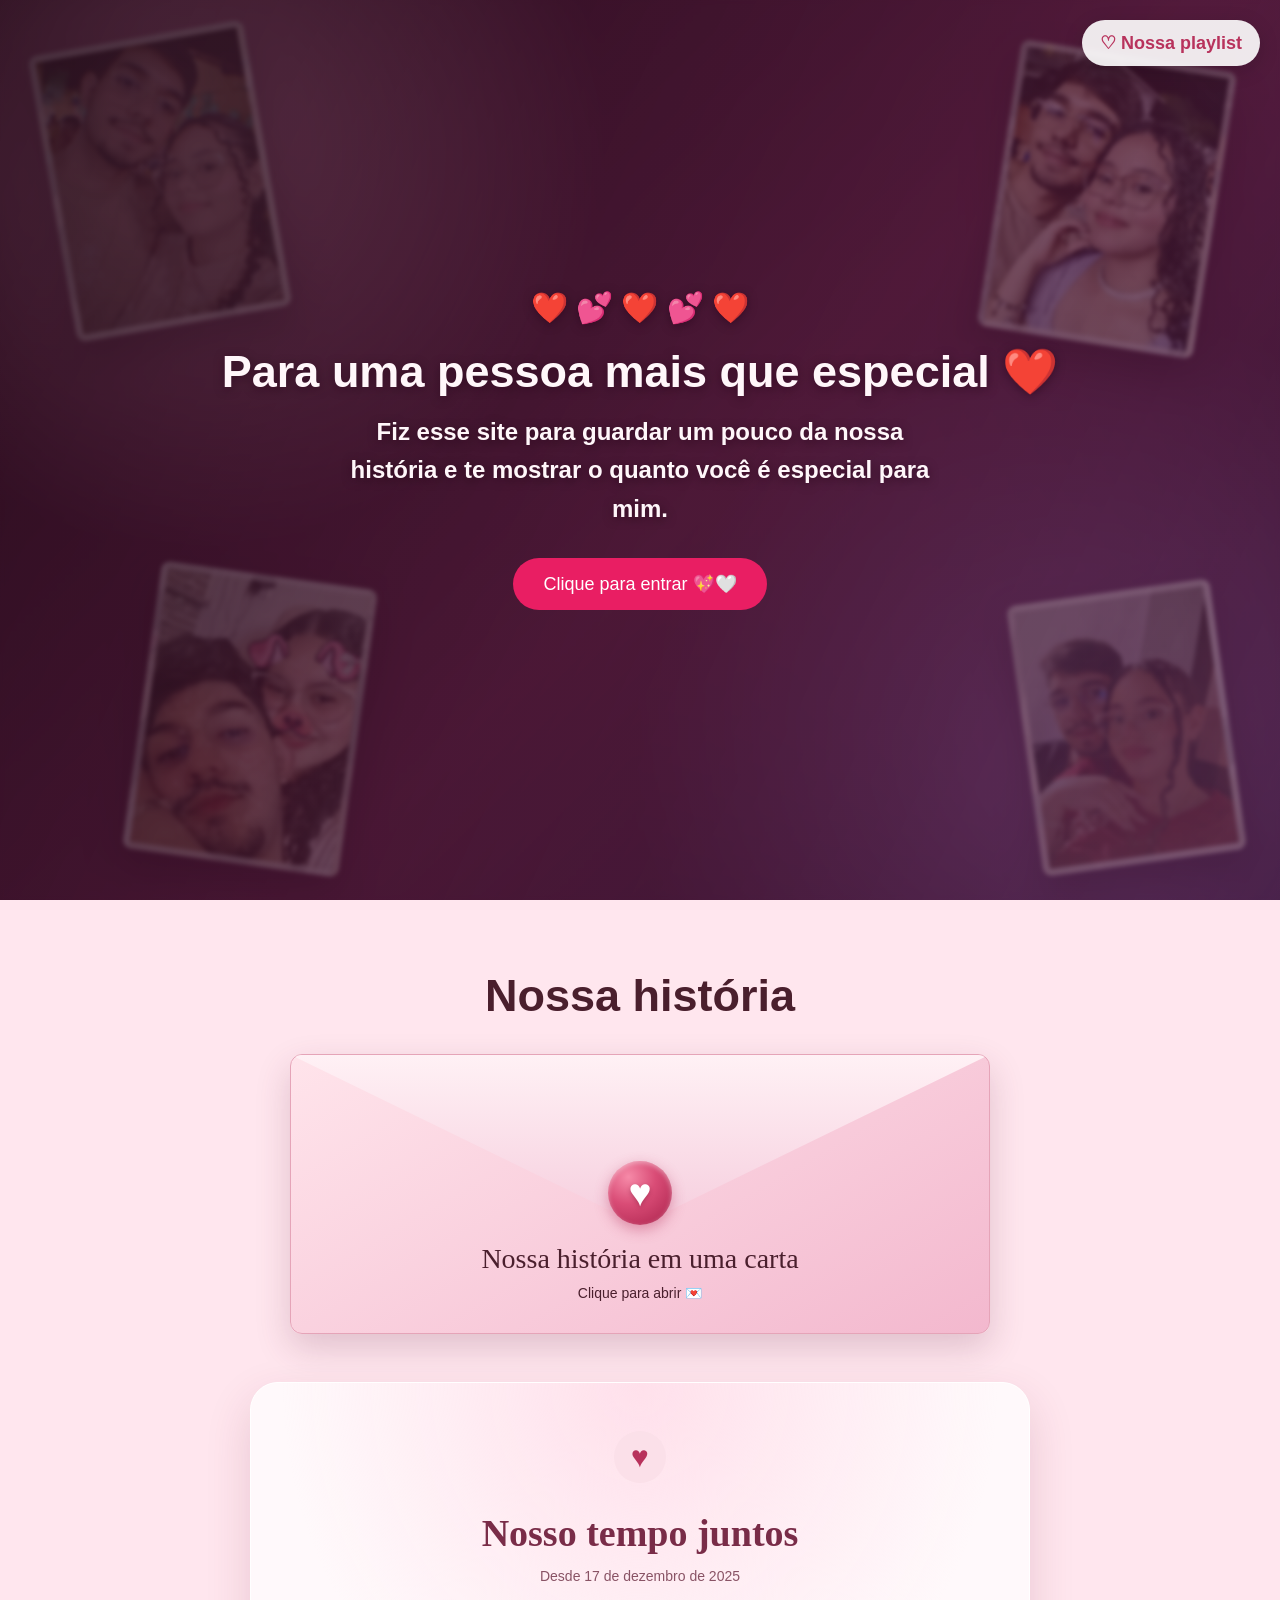
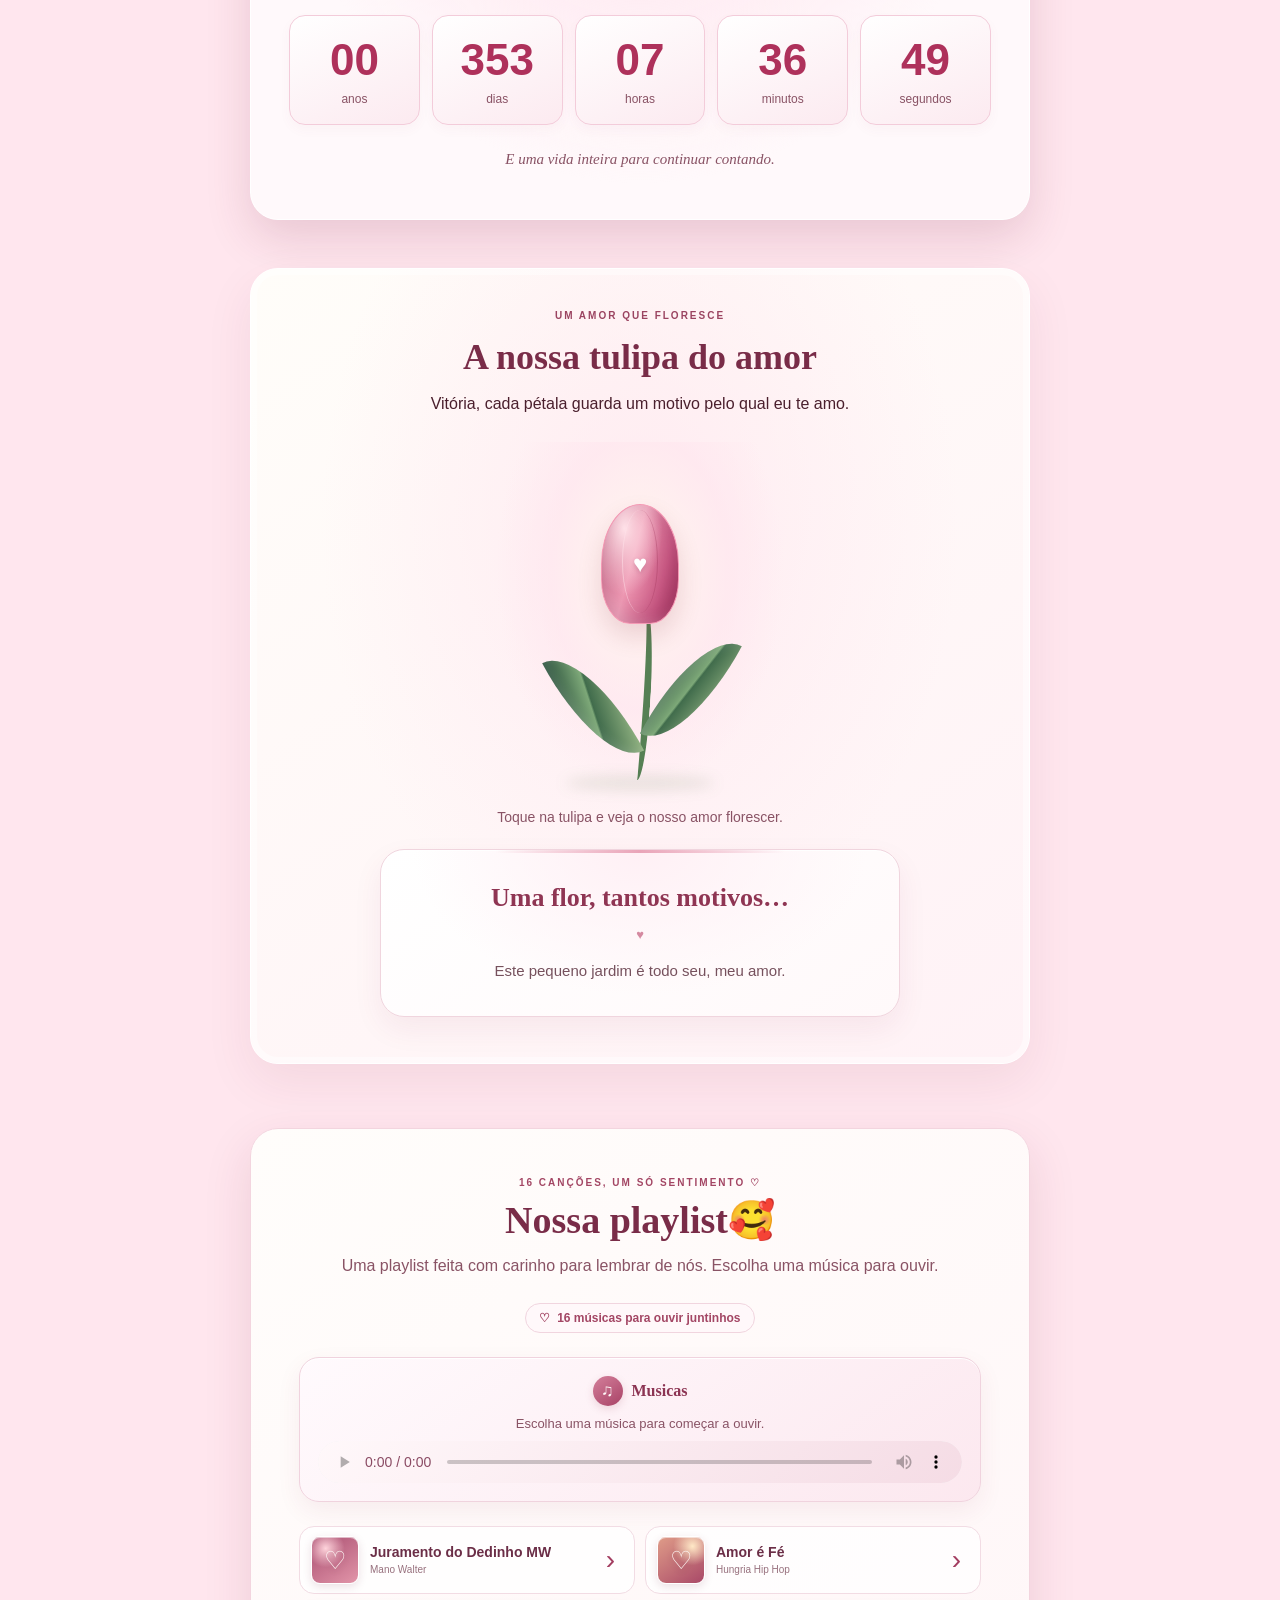
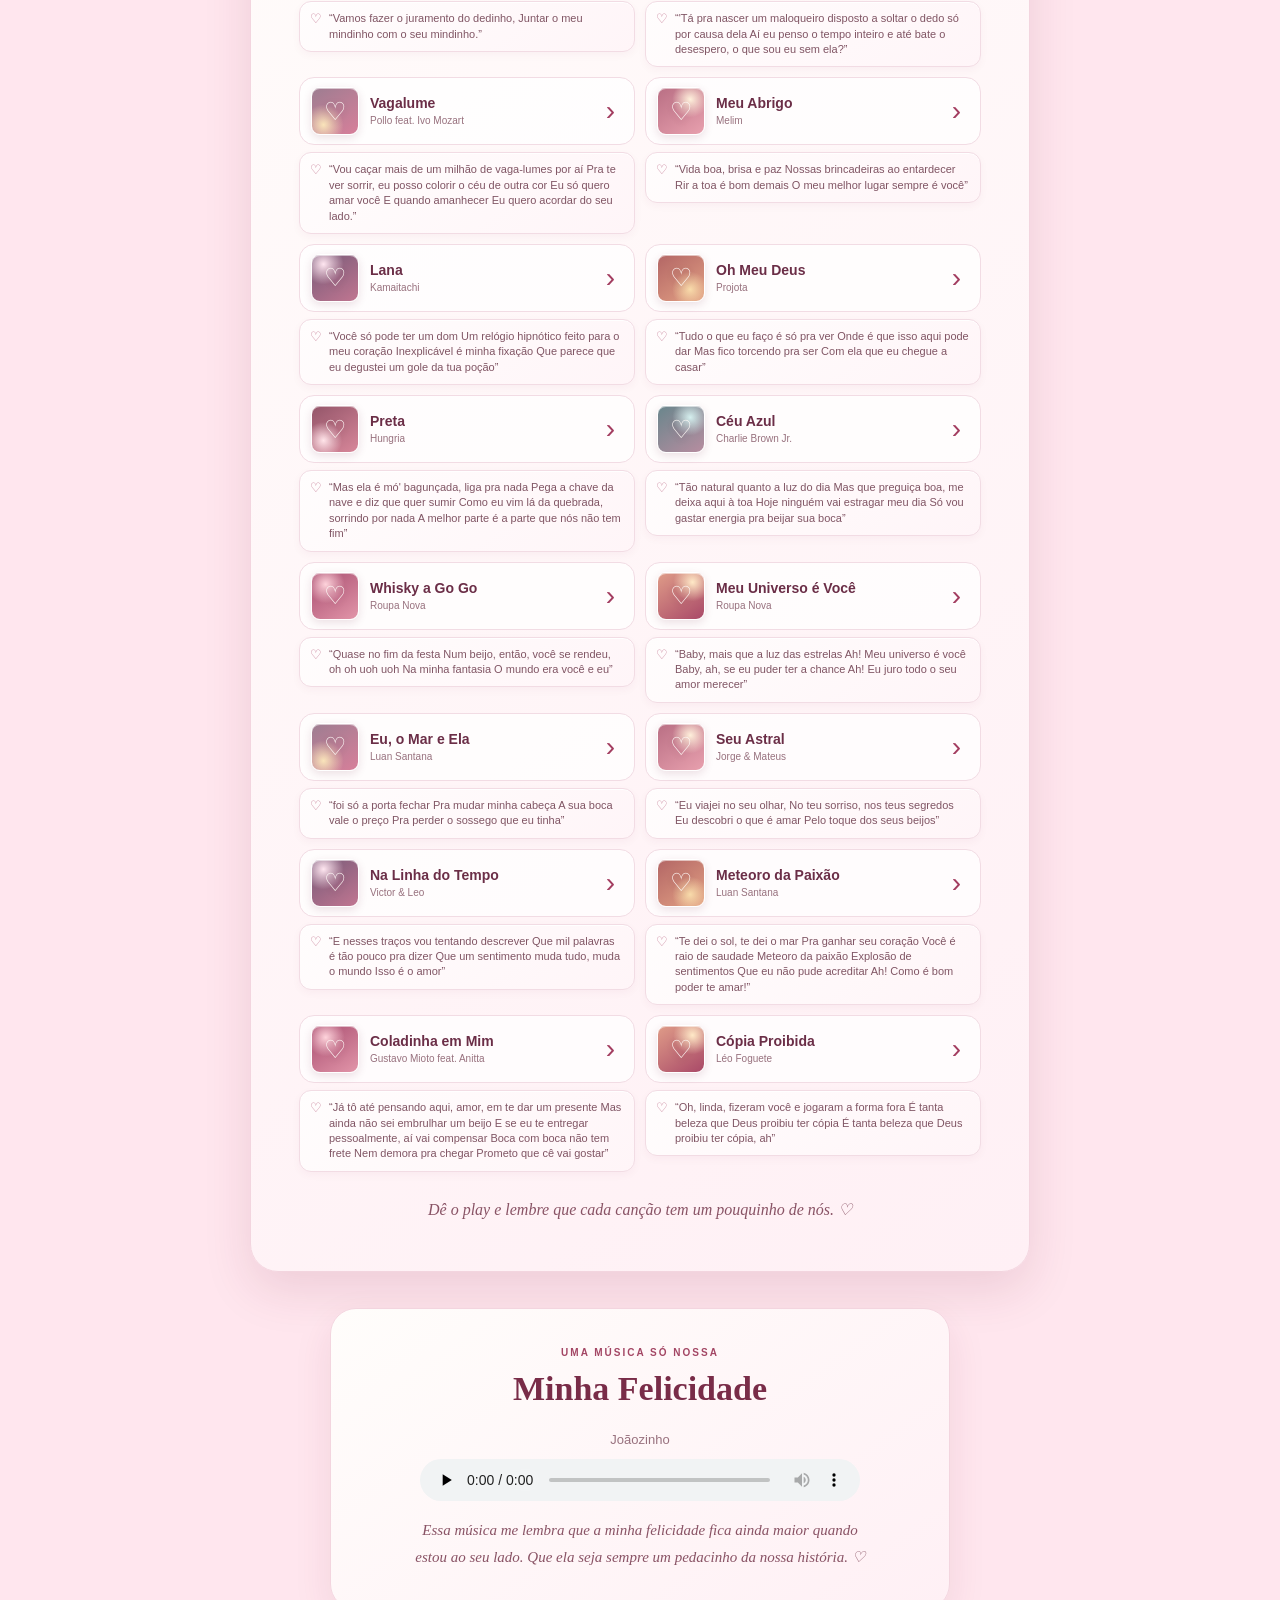
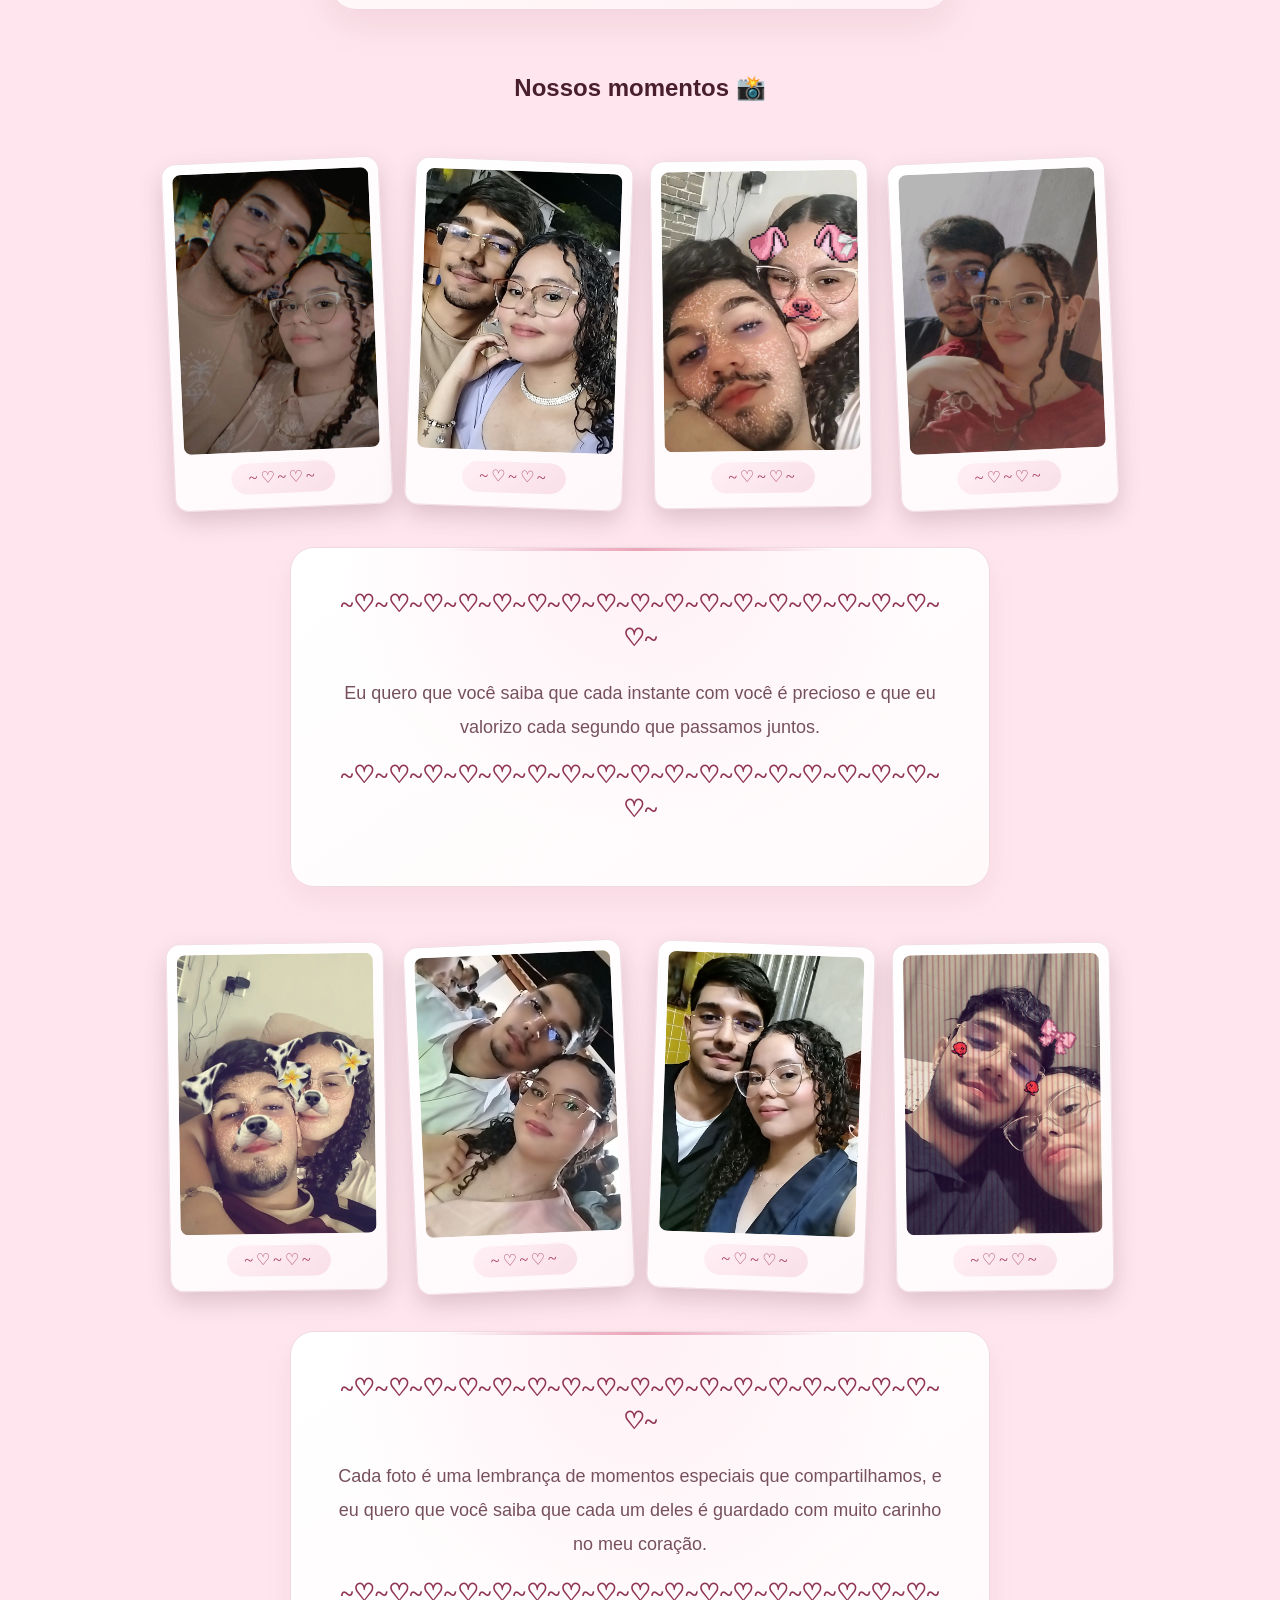
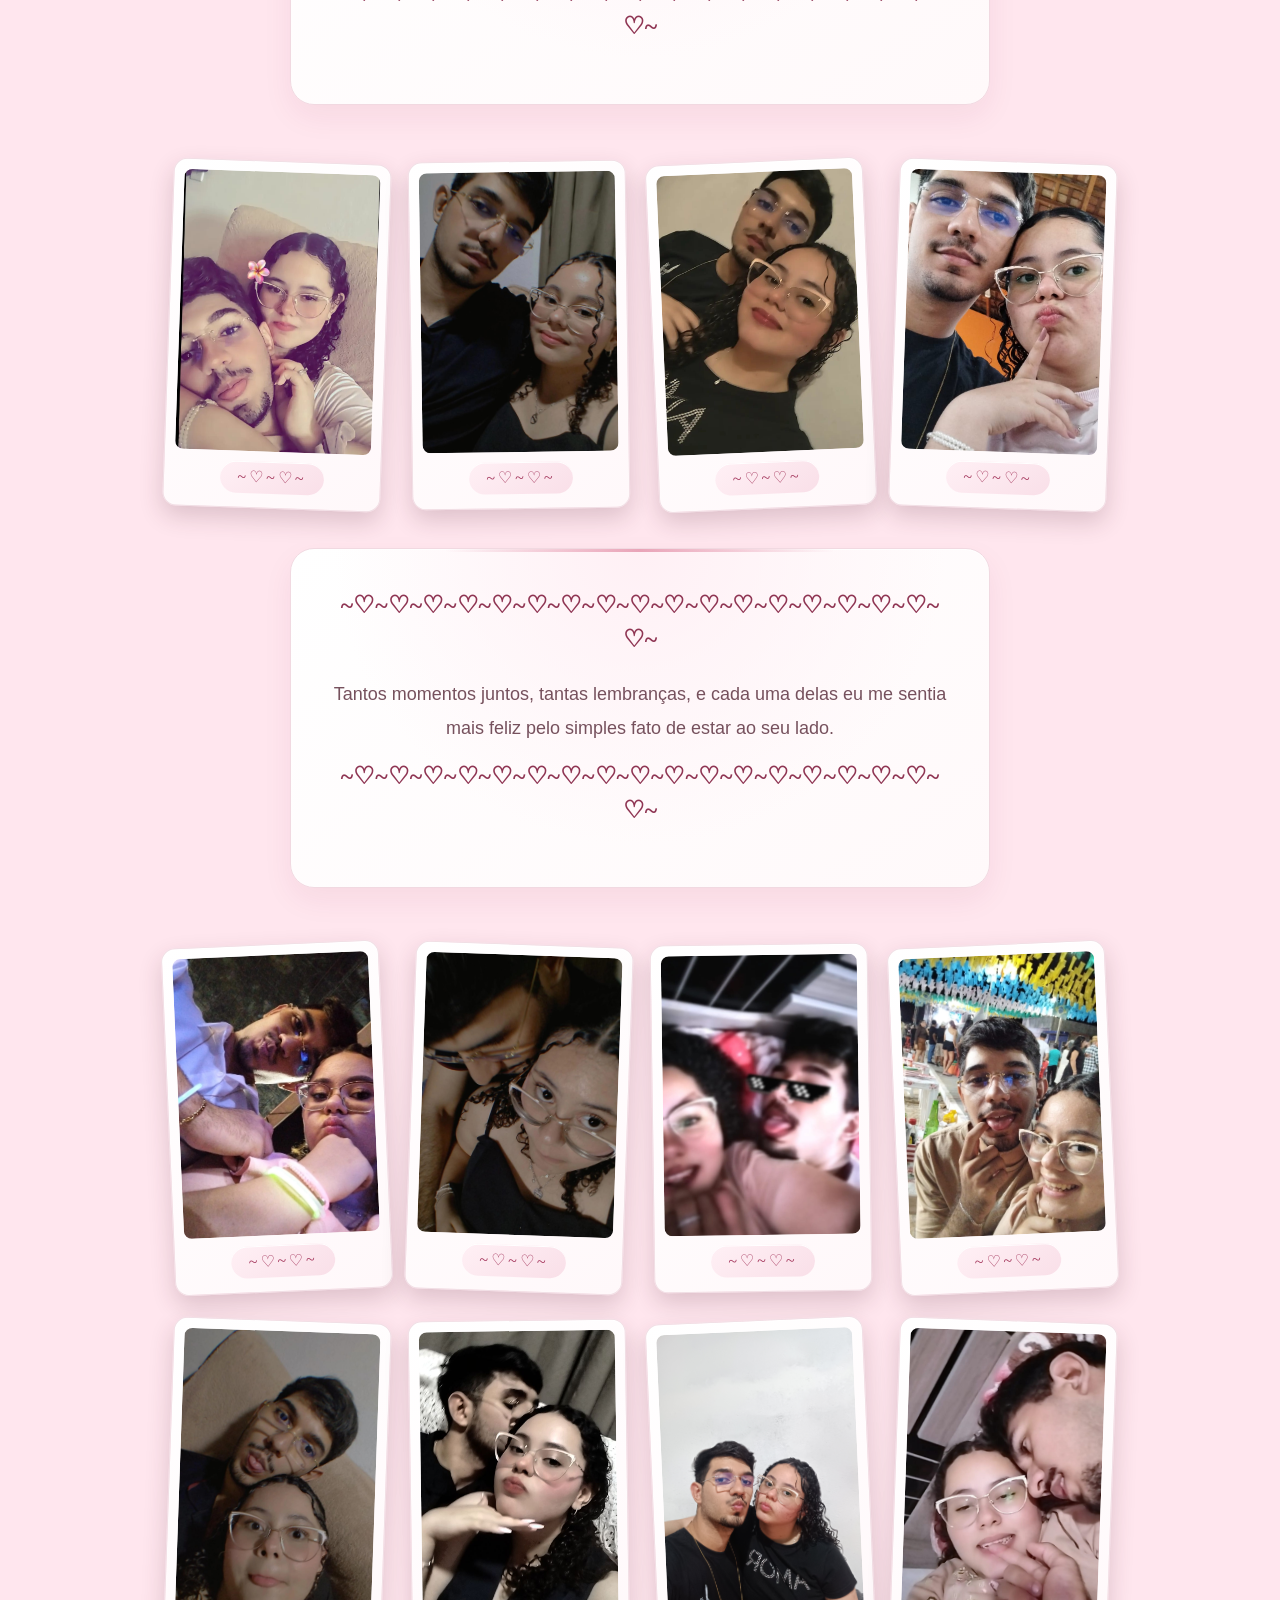
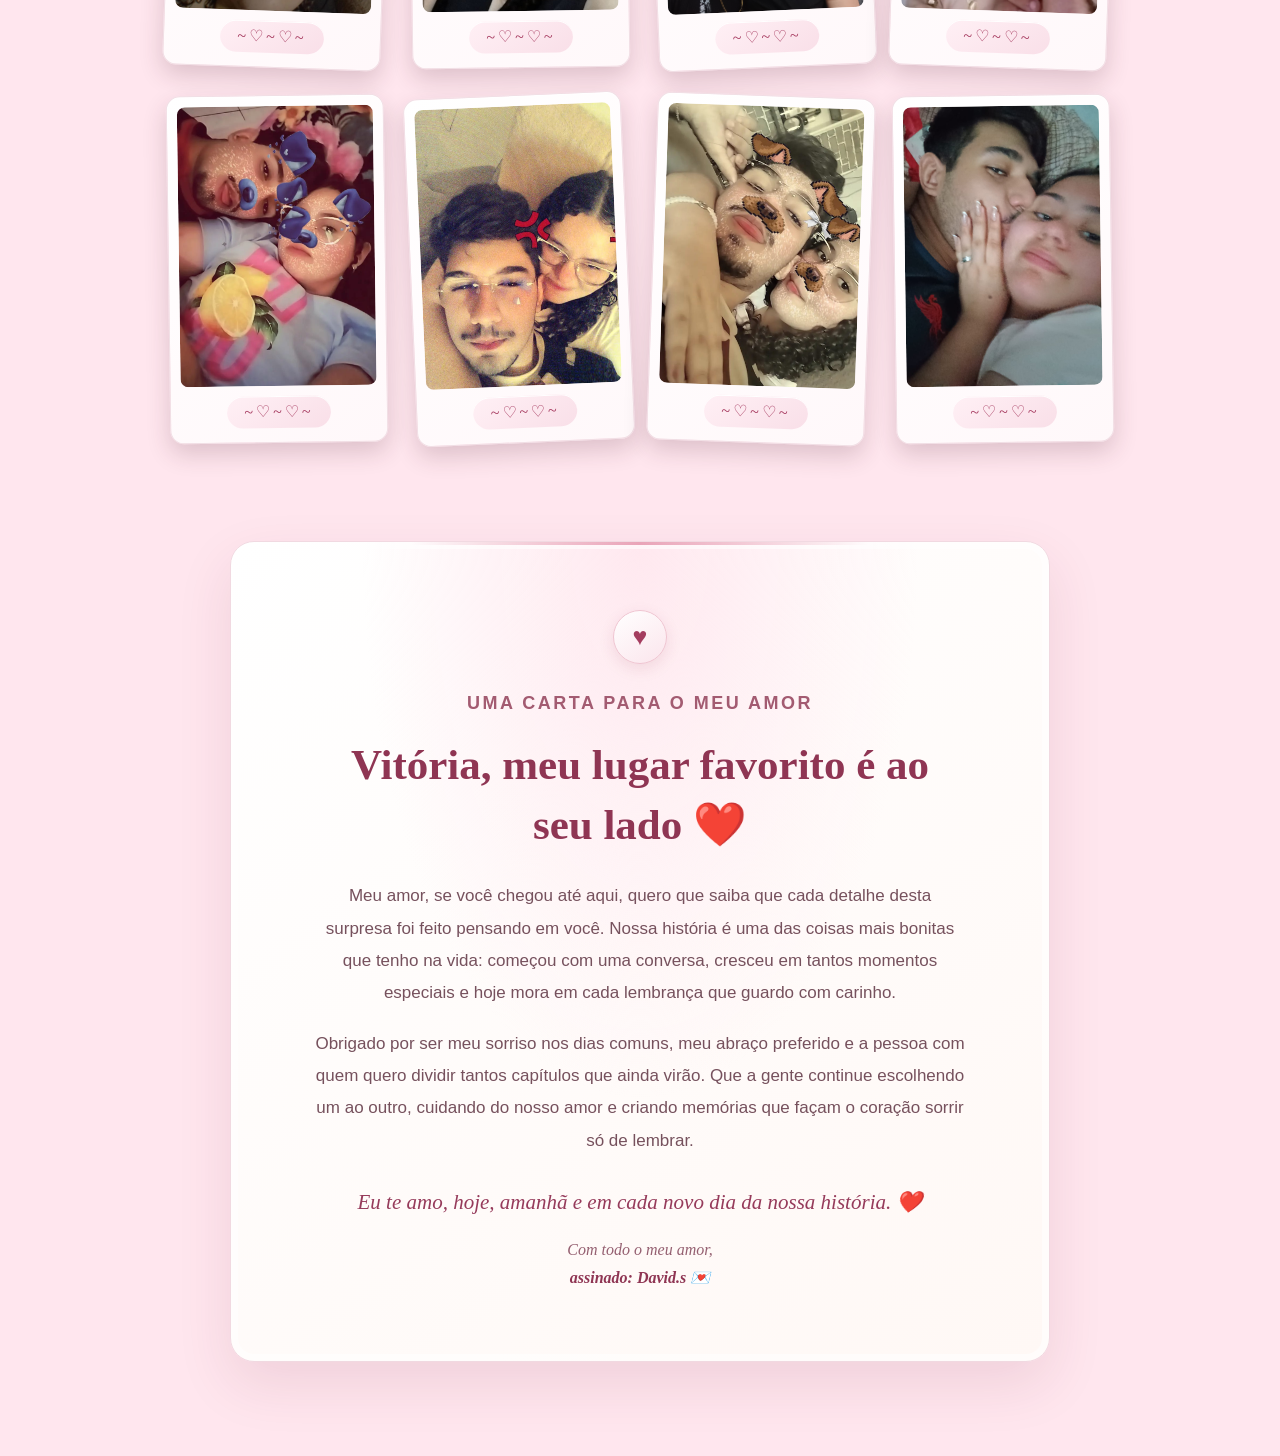
==== commit 587771d1: "Add files via upload" ====
--- a/index.html
+++ b/index.html
@@ -120,22 +120,22 @@
                 <audio id="playlist-audio" controls preload="none" aria-label="Player da playlist"></audio>
             </div>
             <ol class="playlist-lista">
-                <li><button class="faixa-botao" type="button" data-src="PLAYLIST/JURAMENTO%20DEDINHO%20.mp3" data-title="Juramento do Dedinho MW"><span class="faixa-capa capa-1" aria-hidden="true">♡</span><span class="faixa-info"><strong>Juramento do Dedinho MW</strong><small>Mano Walter</small></span><span class="faixa-tocar" aria-hidden="true">›</span></button><div class="faixa-frase">“Vamos fazer o juramento do dedinho, Juntar o meu mindinho com o seu mindinho.”</div></li>
-                <li><button class="faixa-botao" type="button" data-src="PLAYLIST/AMOR%20E%20F%C3%89%20.mp3" data-title="Amor é Fé"><span class="faixa-capa capa-2" aria-hidden="true">♡</span><span class="faixa-info"><strong>Amor é Fé</strong><small>Hungria Hip Hop</small></span><span class="faixa-tocar" aria-hidden="true">›</span></button><div class="faixa-frase">“'Tá pra nascer um maloqueiro disposto a soltar o dedo só por causa dela Aí eu penso o tempo inteiro e até bate o desespero, o que sou eu sem ela?”</div></li>
-                <li><button class="faixa-botao" type="button" data-src="PLAYLIST/VAGALUMES.mp3" data-title="Vagalume"><span class="faixa-capa capa-3" aria-hidden="true">♡</span><span class="faixa-info"><strong>Vagalume</strong><small>Pollo feat. Ivo Mozart</small></span><span class="faixa-tocar" aria-hidden="true">›</span></button><div class="faixa-frase">“Vou caçar mais de um milhão de vaga-lumes por aí Pra te ver sorrir, eu posso colorir o céu de outra cor Eu só quero amar você E quando amanhecer Eu quero acordar do seu lado.”</div></li>
-                <li><button class="faixa-botao" type="button" data-src="PLAYLIST/MEU%20ABRIGO.mp3" data-title="Meu Abrigo"><span class="faixa-capa capa-4" aria-hidden="true">♡</span><span class="faixa-info"><strong>Meu Abrigo</strong><small>Melim</small></span><span class="faixa-tocar" aria-hidden="true">›</span></button><div class="faixa-frase">“Vida boa, brisa e paz Nossas brincadeiras ao entardecer Rir a toa é bom demais O meu melhor lugar sempre é você”</div></li>
-                <li><button class="faixa-botao" type="button" data-src="PLAYLIST/LANA.mp3" data-title="Lana"><span class="faixa-capa capa-5" aria-hidden="true">♡</span><span class="faixa-info"><strong>Lana</strong><small>Kamaitachi</small></span><span class="faixa-tocar" aria-hidden="true">›</span></button><div class="faixa-frase">“Você só pode ter um dom Um relógio hipnótico feito para o meu coração Inexplicável é minha fixação Que parece que eu degustei um gole da tua poção”</div></li>
-                <li><button class="faixa-botao" type="button" data-src="PLAYLIST/HO%20MEU%20DEUS.mp3" data-title="Oh Meu Deus"><span class="faixa-capa capa-6" aria-hidden="true">♡</span><span class="faixa-info"><strong>Oh Meu Deus</strong><small>Projota</small></span><span class="faixa-tocar" aria-hidden="true">›</span></button><div class="faixa-frase">“Tudo o que eu faço é só pra ver Onde é que isso aqui pode dar Mas fico torcendo pra ser Com ela que eu chegue a casar”</div></li>
-                <li><button class="faixa-botao" type="button" data-src="PLAYLIST/PRETA.mp3" data-title="Preta"><span class="faixa-capa capa-7" aria-hidden="true">♡</span><span class="faixa-info"><strong>Preta</strong><small>Hungria</small></span><span class="faixa-tocar" aria-hidden="true">›</span></button><div class="faixa-frase">“Mas ela é mó' bagunçada, liga pra nada Pega a chave da nave e diz que quer sumir Como eu vim lá da quebrada, sorrindo por nada A melhor parte é a parte que nós não tem fim”</div></li>
-                <li><button class="faixa-botao" type="button" data-src="PLAYLIST/C%C3%89U%20AZUL%20.mp3" data-title="Céu Azul"><span class="faixa-capa capa-8" aria-hidden="true">♡</span><span class="faixa-info"><strong>Céu Azul</strong><small>Charlie Brown Jr.</small></span><span class="faixa-tocar" aria-hidden="true">›</span></button><div class="faixa-frase">“Tão natural quanto a luz do dia Mas que preguiça boa, me deixa aqui à toa Hoje ninguém vai estragar meu dia Só vou gastar energia pra beijar sua boca”</div></li>
-                <li><button class="faixa-botao" type="button" data-src="PLAYLIST/WHISKY%20A%20GO%20GO.mp3" data-title="Whisky a Go Go"><span class="faixa-capa capa-9" aria-hidden="true">♡</span><span class="faixa-info"><strong>Whisky a Go Go</strong><small>Roupa Nova</small></span><span class="faixa-tocar" aria-hidden="true">›</span></button><div class="faixa-frase">“Quase no fim da festa Num beijo, então, você se rendeu, oh oh uoh uoh Na minha fantasia O mundo era você e eu”</div></li>
-                <li><button class="faixa-botao" type="button" data-src="PLAYLIST/MEU%20UNIVERSO%20E%20VOC%C3%8A%20.mp3" data-title="Meu Universo é Você"><span class="faixa-capa capa-10" aria-hidden="true">♡</span><span class="faixa-info"><strong>Meu Universo é Você</strong><small>Roupa Nova</small></span><span class="faixa-tocar" aria-hidden="true">›</span></button><div class="faixa-frase">“Baby, mais que a luz das estrelas Ah! Meu universo é você Baby, ah, se eu puder ter a chance Ah! Eu juro todo o seu amor merecer”</div></li>
-                <li><button class="faixa-botao" type="button" data-src="PLAYLIST/EU%20O%20MAR%20E%20ELA.mp3" data-title="Eu, o Mar e Ela"><span class="faixa-capa capa-11" aria-hidden="true">♡</span><span class="faixa-info"><strong>Eu, o Mar e Ela</strong><small>Luan Santana</small></span><span class="faixa-tocar" aria-hidden="true">›</span></button><div class="faixa-frase">“foi só a porta fechar Pra mudar minha cabeça A sua boca vale o preço Pra perder o sossego que eu tinha”</div></li>
-                <li><button class="faixa-botao" type="button" data-src="PLAYLIST/ASTRAL.mp3" data-title="Seu Astral"><span class="faixa-capa capa-12" aria-hidden="true">♡</span><span class="faixa-info"><strong>Seu Astral</strong><small>Jorge & Mateus</small></span><span class="faixa-tocar" aria-hidden="true">›</span></button><div class="faixa-frase">“Eu viajei no seu olhar, No teu sorriso, nos teus segredos Eu descobri o que é amar Pelo toque dos seus beijos”</div></li>
-                <li><button class="faixa-botao" type="button" data-src="PLAYLIST/NA%20LINHA%20DO%20TEMPO.mp3" data-title="Na Linha do Tempo"><span class="faixa-capa capa-13" aria-hidden="true">♡</span><span class="faixa-info"><strong>Na Linha do Tempo</strong><small>Victor & Leo</small></span><span class="faixa-tocar" aria-hidden="true">›</span></button><div class="faixa-frase">“E nesses traços vou tentando descrever Que mil palavras é tão pouco pra dizer Que um sentimento muda tudo, muda o mundo Isso é o amor”</div></li>
-                <li><button class="faixa-botao" type="button" data-src="PLAYLIST/METEORO%20DA%20PAIX%C3%83O%20.mp3" data-title="Meteoro da Paixão"><span class="faixa-capa capa-14" aria-hidden="true">♡</span><span class="faixa-info"><strong>Meteoro da Paixão</strong><small>Luan Santana</small></span><span class="faixa-tocar" aria-hidden="true">›</span></button><div class="faixa-frase">“Te dei o sol, te dei o mar Pra ganhar seu coração Você é raio de saudade Meteoro da paixão Explosão de sentimentos Que eu não pude acreditar Ah! Como é bom poder te amar!”</div></li>
-                <li><button class="faixa-botao" type="button" data-src="PLAYLIST/COLADINHA%20EM%20MIM.mp3" data-title="Coladinha em Mim"><span class="faixa-capa capa-15" aria-hidden="true">♡</span><span class="faixa-info"><strong>Coladinha em Mim</strong><small>Gustavo Mioto feat. Anitta</small></span><span class="faixa-tocar" aria-hidden="true">›</span></button><div class="faixa-frase">“Já tô até pensando aqui, amor, em te dar um presente Mas ainda não sei embrulhar um beijo E se eu te entregar pessoalmente, aí vai compensar Boca com boca não tem frete Nem demora pra chegar Prometo que cê vai gostar”</div></li>
-                <li><button class="faixa-botao" type="button" data-src="PLAYLIST/C%C3%93PIA%20PROIBIDA.mp3" data-title="Cópia Proibida"><span class="faixa-capa capa-16" aria-hidden="true">♡</span><span class="faixa-info"><strong>Cópia Proibida</strong><small>Léo Foguete</small></span><span class="faixa-tocar" aria-hidden="true">›</span></button><div class="faixa-frase">“Oh, linda, fizeram você e jogaram a forma fora É tanta beleza que Deus proibiu ter cópia É tanta beleza que Deus proibiu ter cópia, ah”</div></li>
+                <li><button class="faixa-botao" type="button" data-src="surpresa-pro-meu-amor/PLAYLIST/JURAMENTO%20DEDINHO%20.mp3" data-title="Juramento do Dedinho MW"><span class="faixa-capa capa-1" aria-hidden="true">♡</span><span class="faixa-info"><strong>Juramento do Dedinho MW</strong><small>Mano Walter</small></span><span class="faixa-tocar" aria-hidden="true">›</span></button><div class="faixa-frase">“Vamos fazer o juramento do dedinho, Juntar o meu mindinho com o seu mindinho.”</div></li>
+                <li><button class="faixa-botao" type="button" data-src="surpresa-pro-meu-amor/PLAYLIST/AMOR%20E%20F%C3%89%20.mp3" data-title="Amor é Fé"><span class="faixa-capa capa-2" aria-hidden="true">♡</span><span class="faixa-info"><strong>Amor é Fé</strong><small>Hungria Hip Hop</small></span><span class="faixa-tocar" aria-hidden="true">›</span></button><div class="faixa-frase">“'Tá pra nascer um maloqueiro disposto a soltar o dedo só por causa dela Aí eu penso o tempo inteiro e até bate o desespero, o que sou eu sem ela?”</div></li>
+                <li><button class="faixa-botao" type="button" data-src="surpresa-pro-meu-amor/PLAYLIST/VAGALUMES.mp3" data-title="Vagalume"><span class="faixa-capa capa-3" aria-hidden="true">♡</span><span class="faixa-info"><strong>Vagalume</strong><small>Pollo feat. Ivo Mozart</small></span><span class="faixa-tocar" aria-hidden="true">›</span></button><div class="faixa-frase">“Vou caçar mais de um milhão de vaga-lumes por aí Pra te ver sorrir, eu posso colorir o céu de outra cor Eu só quero amar você E quando amanhecer Eu quero acordar do seu lado.”</div></li>
+                <li><button class="faixa-botao" type="button" data-src="surpresa-pro-meu-amor/PLAYLIST/MEU%20ABRIGO.mp3" data-title="Meu Abrigo"><span class="faixa-capa capa-4" aria-hidden="true">♡</span><span class="faixa-info"><strong>Meu Abrigo</strong><small>Melim</small></span><span class="faixa-tocar" aria-hidden="true">›</span></button><div class="faixa-frase">“Vida boa, brisa e paz Nossas brincadeiras ao entardecer Rir a toa é bom demais O meu melhor lugar sempre é você”</div></li>
+                <li><button class="faixa-botao" type="button" data-src="surpresa-pro-meu-amor/PLAYLIST/LANA.mp3" data-title="Lana"><span class="faixa-capa capa-5" aria-hidden="true">♡</span><span class="faixa-info"><strong>Lana</strong><small>Kamaitachi</small></span><span class="faixa-tocar" aria-hidden="true">›</span></button><div class="faixa-frase">“Você só pode ter um dom Um relógio hipnótico feito para o meu coração Inexplicável é minha fixação Que parece que eu degustei um gole da tua poção”</div></li>
+                <li><button class="faixa-botao" type="button" data-src="surpresa-pro-meu-amor/PLAYLIST/HO%20MEU%20DEUS.mp3" data-title="Oh Meu Deus"><span class="faixa-capa capa-6" aria-hidden="true">♡</span><span class="faixa-info"><strong>Oh Meu Deus</strong><small>Projota</small></span><span class="faixa-tocar" aria-hidden="true">›</span></button><div class="faixa-frase">“Tudo o que eu faço é só pra ver Onde é que isso aqui pode dar Mas fico torcendo pra ser Com ela que eu chegue a casar”</div></li>
+                <li><button class="faixa-botao" type="button" data-src="surpresa-pro-meu-amor/PLAYLIST/PRETA.mp3" data-title="Preta"><span class="faixa-capa capa-7" aria-hidden="true">♡</span><span class="faixa-info"><strong>Preta</strong><small>Hungria</small></span><span class="faixa-tocar" aria-hidden="true">›</span></button><div class="faixa-frase">“Mas ela é mó' bagunçada, liga pra nada Pega a chave da nave e diz que quer sumir Como eu vim lá da quebrada, sorrindo por nada A melhor parte é a parte que nós não tem fim”</div></li>
+                <li><button class="faixa-botao" type="button" data-src="surpresa-pro-meu-amor/PLAYLIST/C%C3%89U%20AZUL%20.mp3" data-title="Céu Azul"><span class="faixa-capa capa-8" aria-hidden="true">♡</span><span class="faixa-info"><strong>Céu Azul</strong><small>Charlie Brown Jr.</small></span><span class="faixa-tocar" aria-hidden="true">›</span></button><div class="faixa-frase">“Tão natural quanto a luz do dia Mas que preguiça boa, me deixa aqui à toa Hoje ninguém vai estragar meu dia Só vou gastar energia pra beijar sua boca”</div></li>
+                <li><button class="faixa-botao" type="button" data-src="surpresa-pro-meu-amor/PLAYLIST/WHISKY%20A%20GO%20GO.mp3" data-title="Whisky a Go Go"><span class="faixa-capa capa-9" aria-hidden="true">♡</span><span class="faixa-info"><strong>Whisky a Go Go</strong><small>Roupa Nova</small></span><span class="faixa-tocar" aria-hidden="true">›</span></button><div class="faixa-frase">“Quase no fim da festa Num beijo, então, você se rendeu, oh oh uoh uoh Na minha fantasia O mundo era você e eu”</div></li>
+                <li><button class="faixa-botao" type="button" data-src="surpresa-pro-meu-amor/PLAYLIST/MEU%20UNIVERSO%20E%20VOC%C3%8A%20.mp3" data-title="Meu Universo é Você"><span class="faixa-capa capa-10" aria-hidden="true">♡</span><span class="faixa-info"><strong>Meu Universo é Você</strong><small>Roupa Nova</small></span><span class="faixa-tocar" aria-hidden="true">›</span></button><div class="faixa-frase">“Baby, mais que a luz das estrelas Ah! Meu universo é você Baby, ah, se eu puder ter a chance Ah! Eu juro todo o seu amor merecer”</div></li>
+                <li><button class="faixa-botao" type="button" data-src="surpresa-pro-meu-amor/PLAYLIST/EU%20O%20MAR%20E%20ELA.mp3" data-title="Eu, o Mar e Ela"><span class="faixa-capa capa-11" aria-hidden="true">♡</span><span class="faixa-info"><strong>Eu, o Mar e Ela</strong><small>Luan Santana</small></span><span class="faixa-tocar" aria-hidden="true">›</span></button><div class="faixa-frase">“foi só a porta fechar Pra mudar minha cabeça A sua boca vale o preço Pra perder o sossego que eu tinha”</div></li>
+                <li><button class="faixa-botao" type="button" data-src="surpresa-pro-meu-amor/PLAYLIST/ASTRAL.mp3" data-title="Seu Astral"><span class="faixa-capa capa-12" aria-hidden="true">♡</span><span class="faixa-info"><strong>Seu Astral</strong><small>Jorge & Mateus</small></span><span class="faixa-tocar" aria-hidden="true">›</span></button><div class="faixa-frase">“Eu viajei no seu olhar, No teu sorriso, nos teus segredos Eu descobri o que é amar Pelo toque dos seus beijos”</div></li>
+                <li><button class="faixa-botao" type="button" data-src="surpresa-pro-meu-amor/PLAYLIST/NA%20LINHA%20DO%20TEMPO.mp3" data-title="Na Linha do Tempo"><span class="faixa-capa capa-13" aria-hidden="true">♡</span><span class="faixa-info"><strong>Na Linha do Tempo</strong><small>Victor & Leo</small></span><span class="faixa-tocar" aria-hidden="true">›</span></button><div class="faixa-frase">“E nesses traços vou tentando descrever Que mil palavras é tão pouco pra dizer Que um sentimento muda tudo, muda o mundo Isso é o amor”</div></li>
+                <li><button class="faixa-botao" type="button" data-src="surpresa-pro-meu-amor/PLAYLIST/METEORO%20DA%20PAIX%C3%83O%20.mp3" data-title="Meteoro da Paixão"><span class="faixa-capa capa-14" aria-hidden="true">♡</span><span class="faixa-info"><strong>Meteoro da Paixão</strong><small>Luan Santana</small></span><span class="faixa-tocar" aria-hidden="true">›</span></button><div class="faixa-frase">“Te dei o sol, te dei o mar Pra ganhar seu coração Você é raio de saudade Meteoro da paixão Explosão de sentimentos Que eu não pude acreditar Ah! Como é bom poder te amar!”</div></li>
+                <li><button class="faixa-botao" type="button" data-src="surpresa-pro-meu-amor/PLAYLIST/COLADINHA%20EM%20MIM.mp3" data-title="Coladinha em Mim"><span class="faixa-capa capa-15" aria-hidden="true">♡</span><span class="faixa-info"><strong>Coladinha em Mim</strong><small>Gustavo Mioto feat. Anitta</small></span><span class="faixa-tocar" aria-hidden="true">›</span></button><div class="faixa-frase">“Já tô até pensando aqui, amor, em te dar um presente Mas ainda não sei embrulhar um beijo E se eu te entregar pessoalmente, aí vai compensar Boca com boca não tem frete Nem demora pra chegar Prometo que cê vai gostar”</div></li>
+                <li><button class="faixa-botao" type="button" data-src="surpresa-pro-meu-amor/PLAYLIST/COPIA%20PROIBIDA.mp3" data-title="Cópia Proibida"><span class="faixa-capa capa-16" aria-hidden="true">♡</span><span class="faixa-info"><strong>Cópia Proibida</strong><small>Léo Foguete</small></span><span class="faixa-tocar" aria-hidden="true">›</span></button><div class="faixa-frase">“Oh, linda, fizeram você e jogaram a forma fora É tanta beleza que Deus proibiu ter cópia É tanta beleza que Deus proibiu ter cópia, ah”</div></li>
             </ol>
             <p class="playlist-final">Dê o play e lembre que cada canção tem um pouquinho de nós. ♡</p>
         </section>
@@ -145,7 +145,7 @@
             <h2 id="musica-especial-titulo">Minha Felicidade</h2>
             <p class="musica-especial-artista">Joãozinho</p>
             <audio controls preload="none" aria-label="Minha Felicidade, de Joãozinho">
-                <source src="PLAYLIST/minha%20felicidade.mpeg" type="audio/mpeg">
+                <source src="surpresa-pro-meu-amor/PLAYLIST/minha%20felicidade.mpeg" type="audio/mpeg">
                 Seu navegador não consegue reproduzir este áudio.
             </audio>
             <p class="musica-especial-texto">Essa música me lembra que a minha felicidade fica ainda maior quando estou ao seu lado. Que ela seja sempre um pedacinho da nossa história. ♡</p>
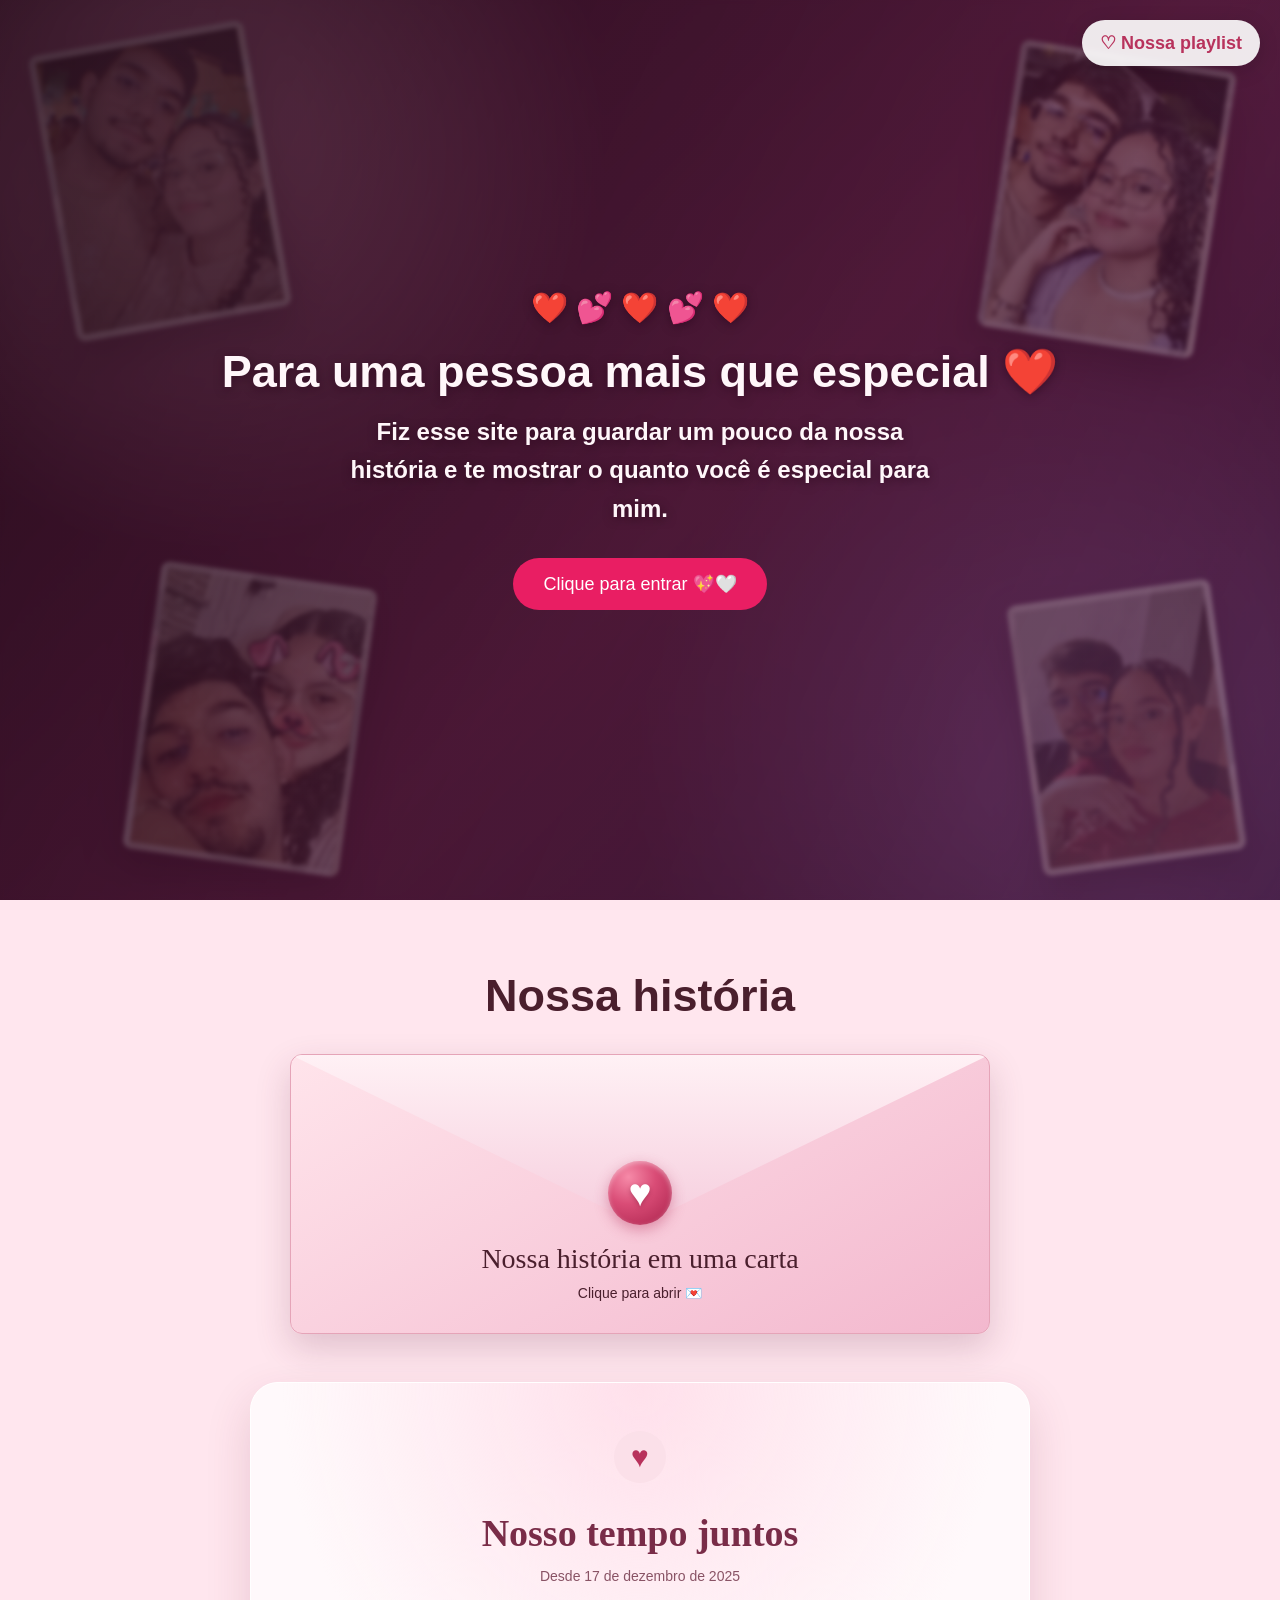
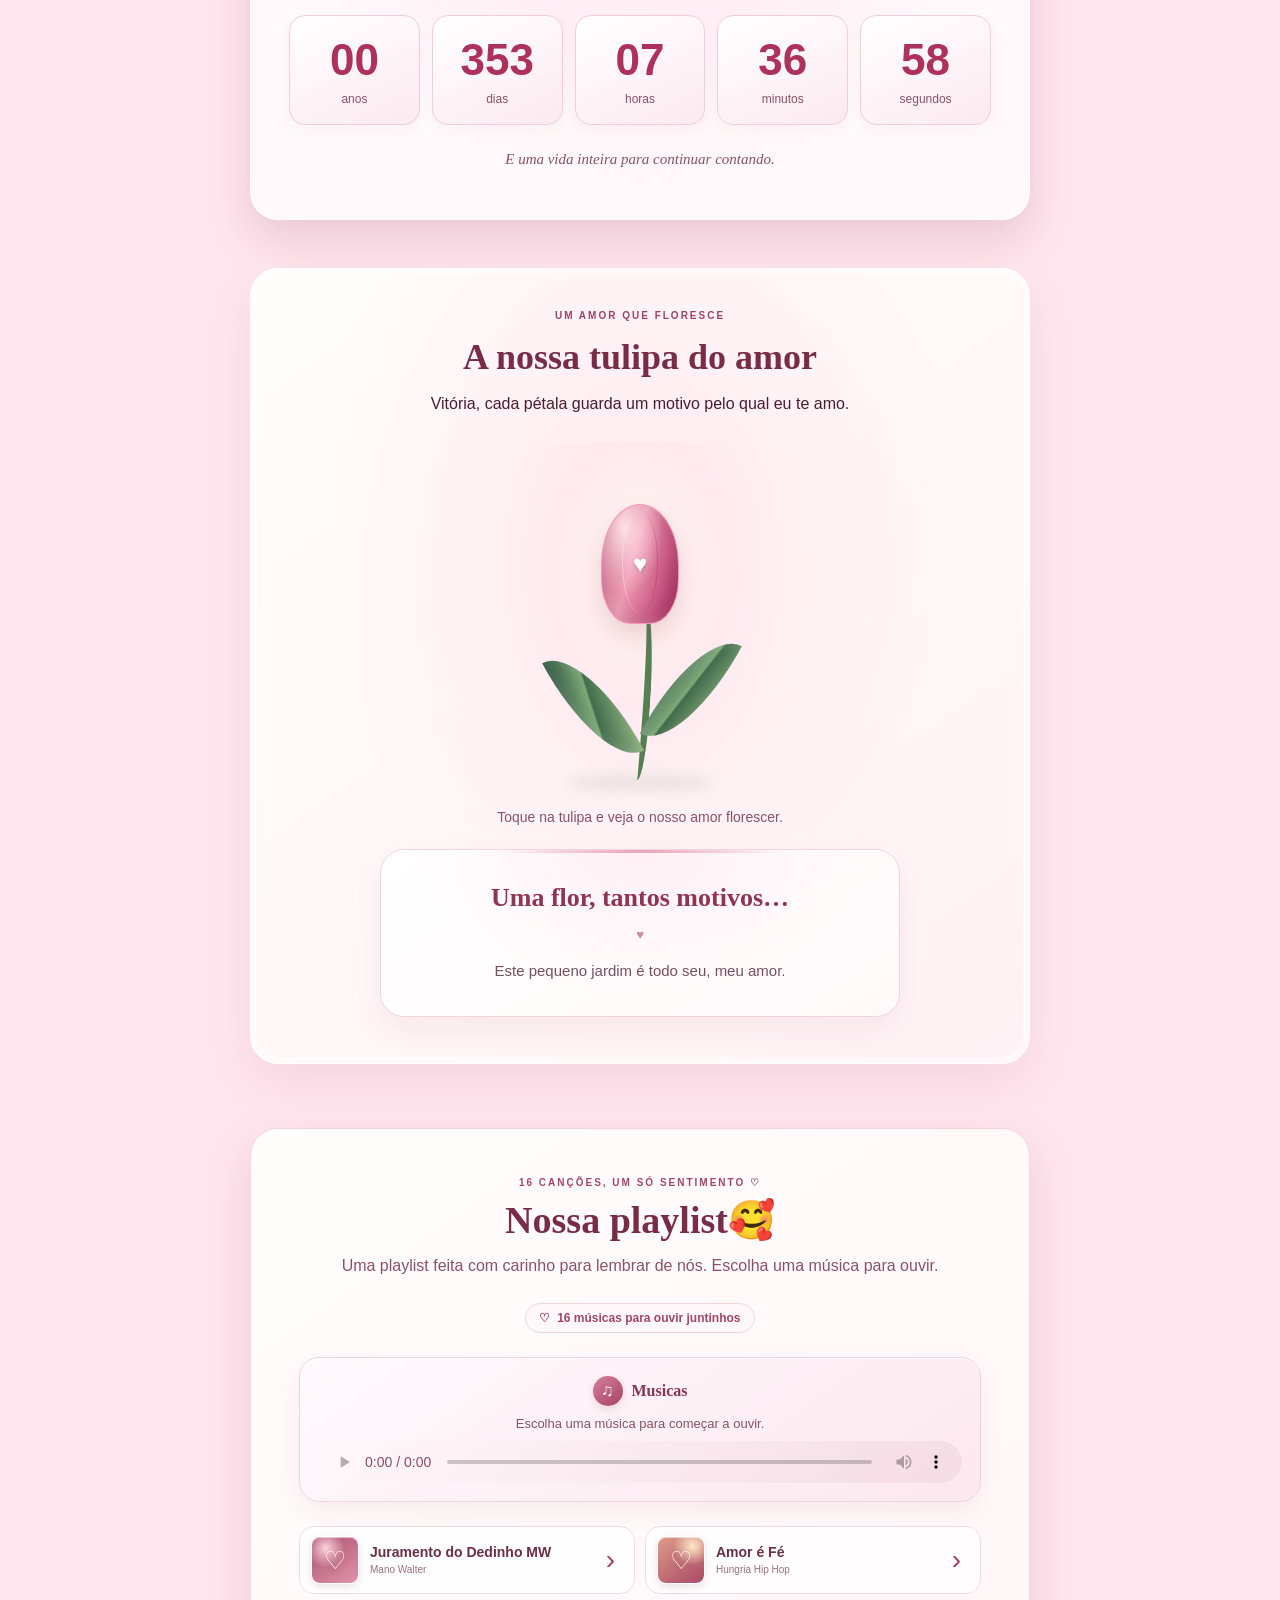
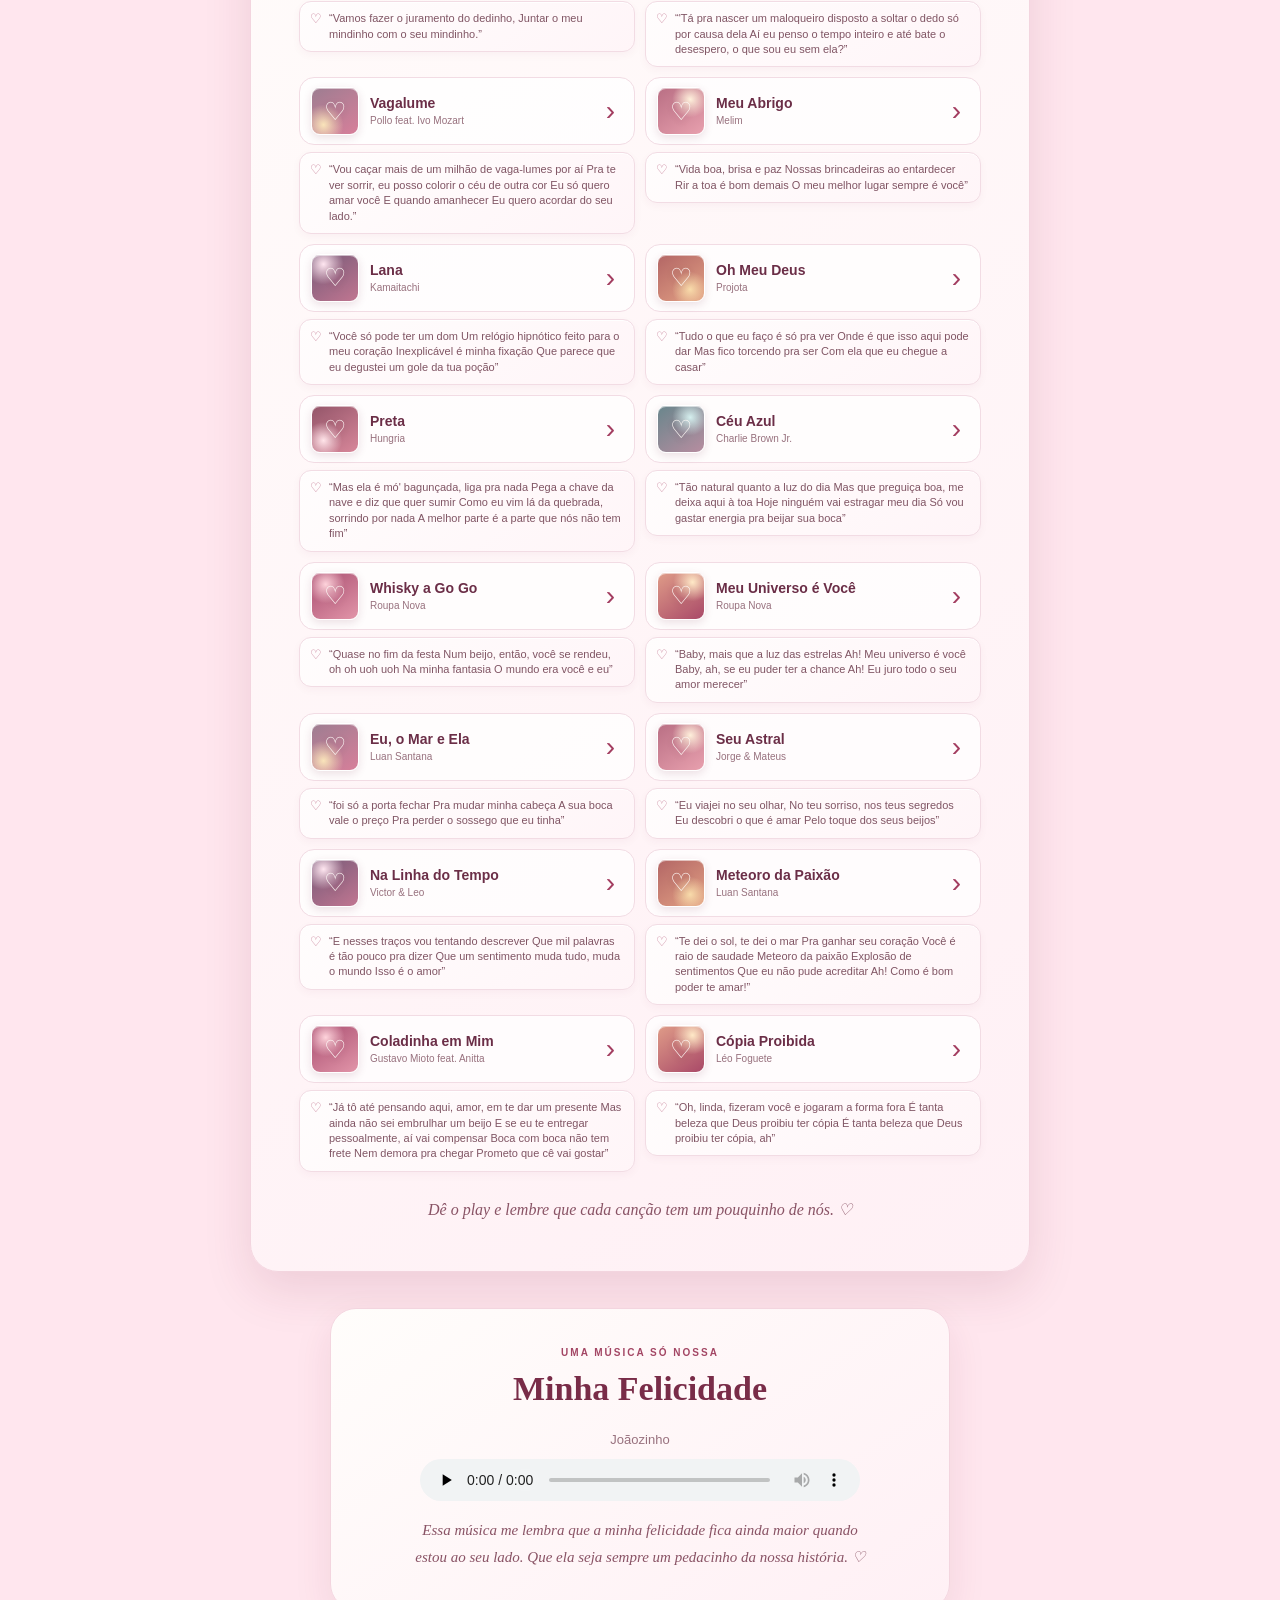
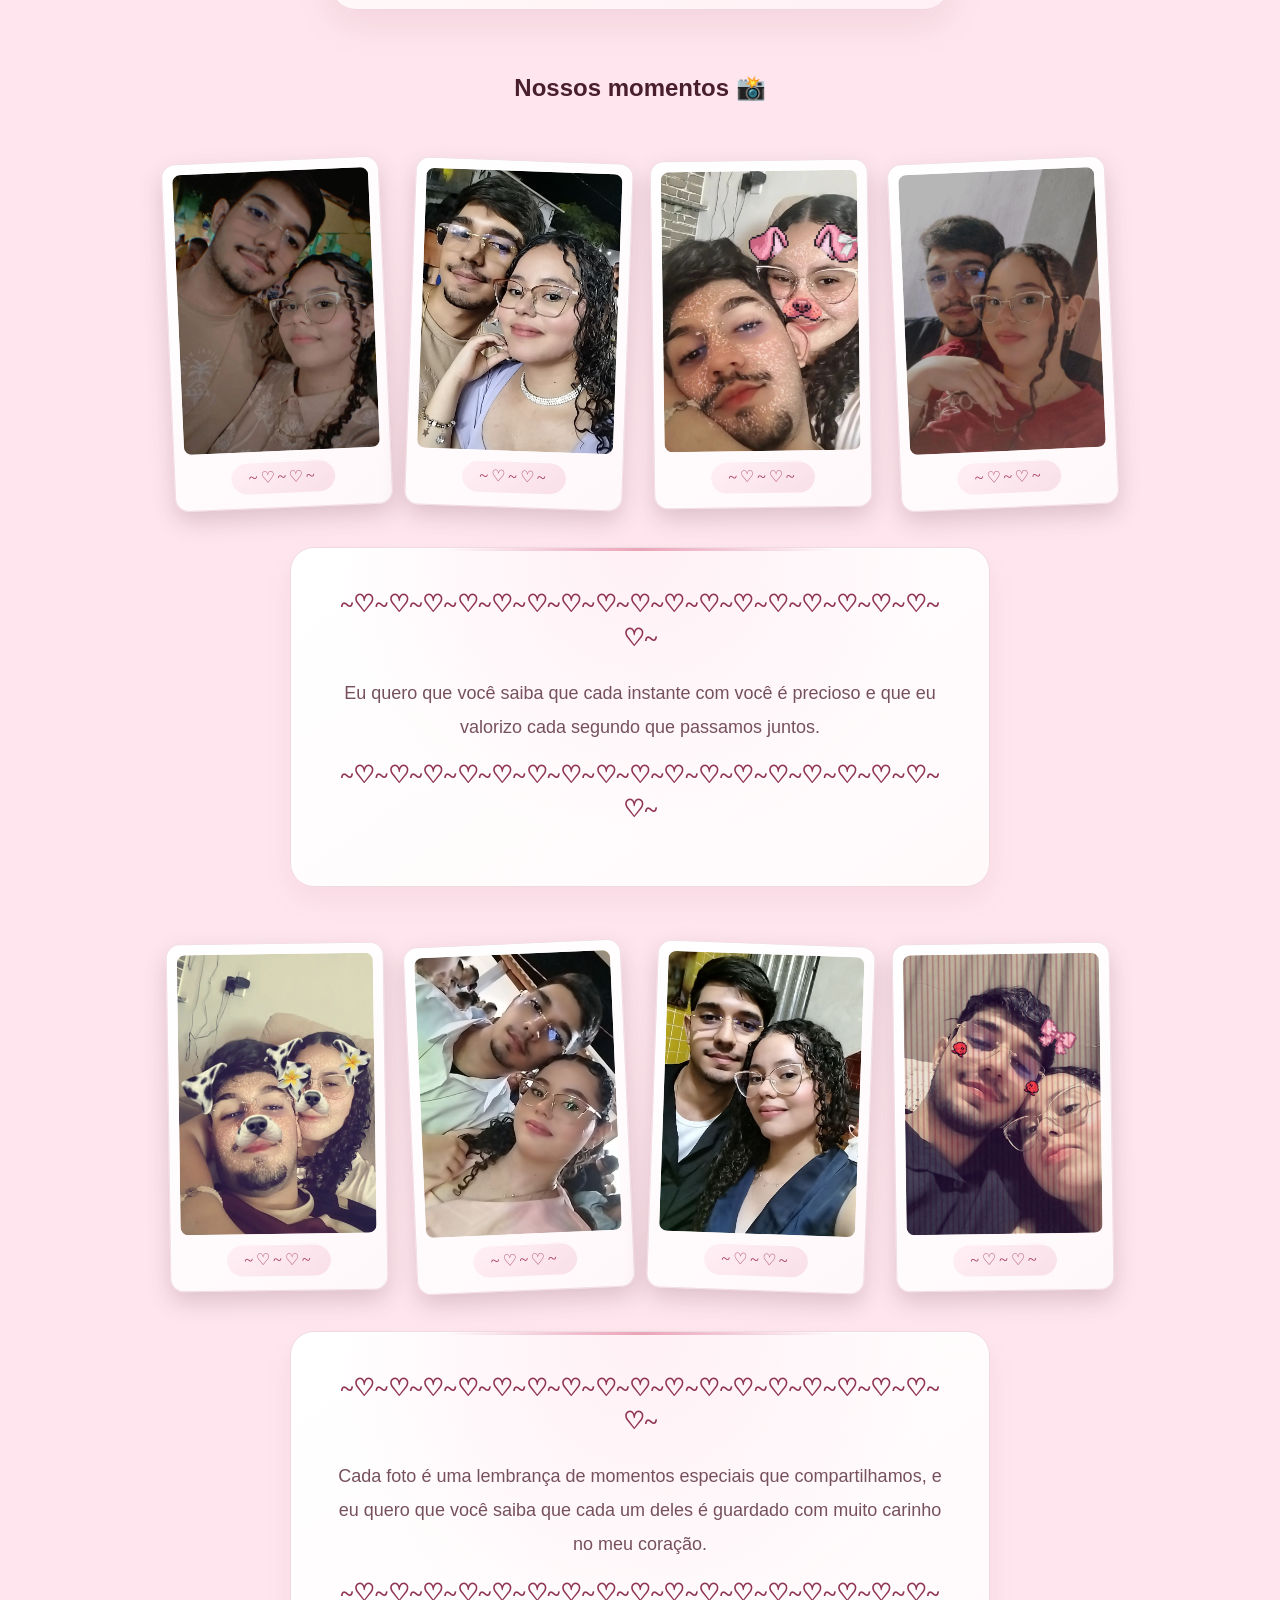
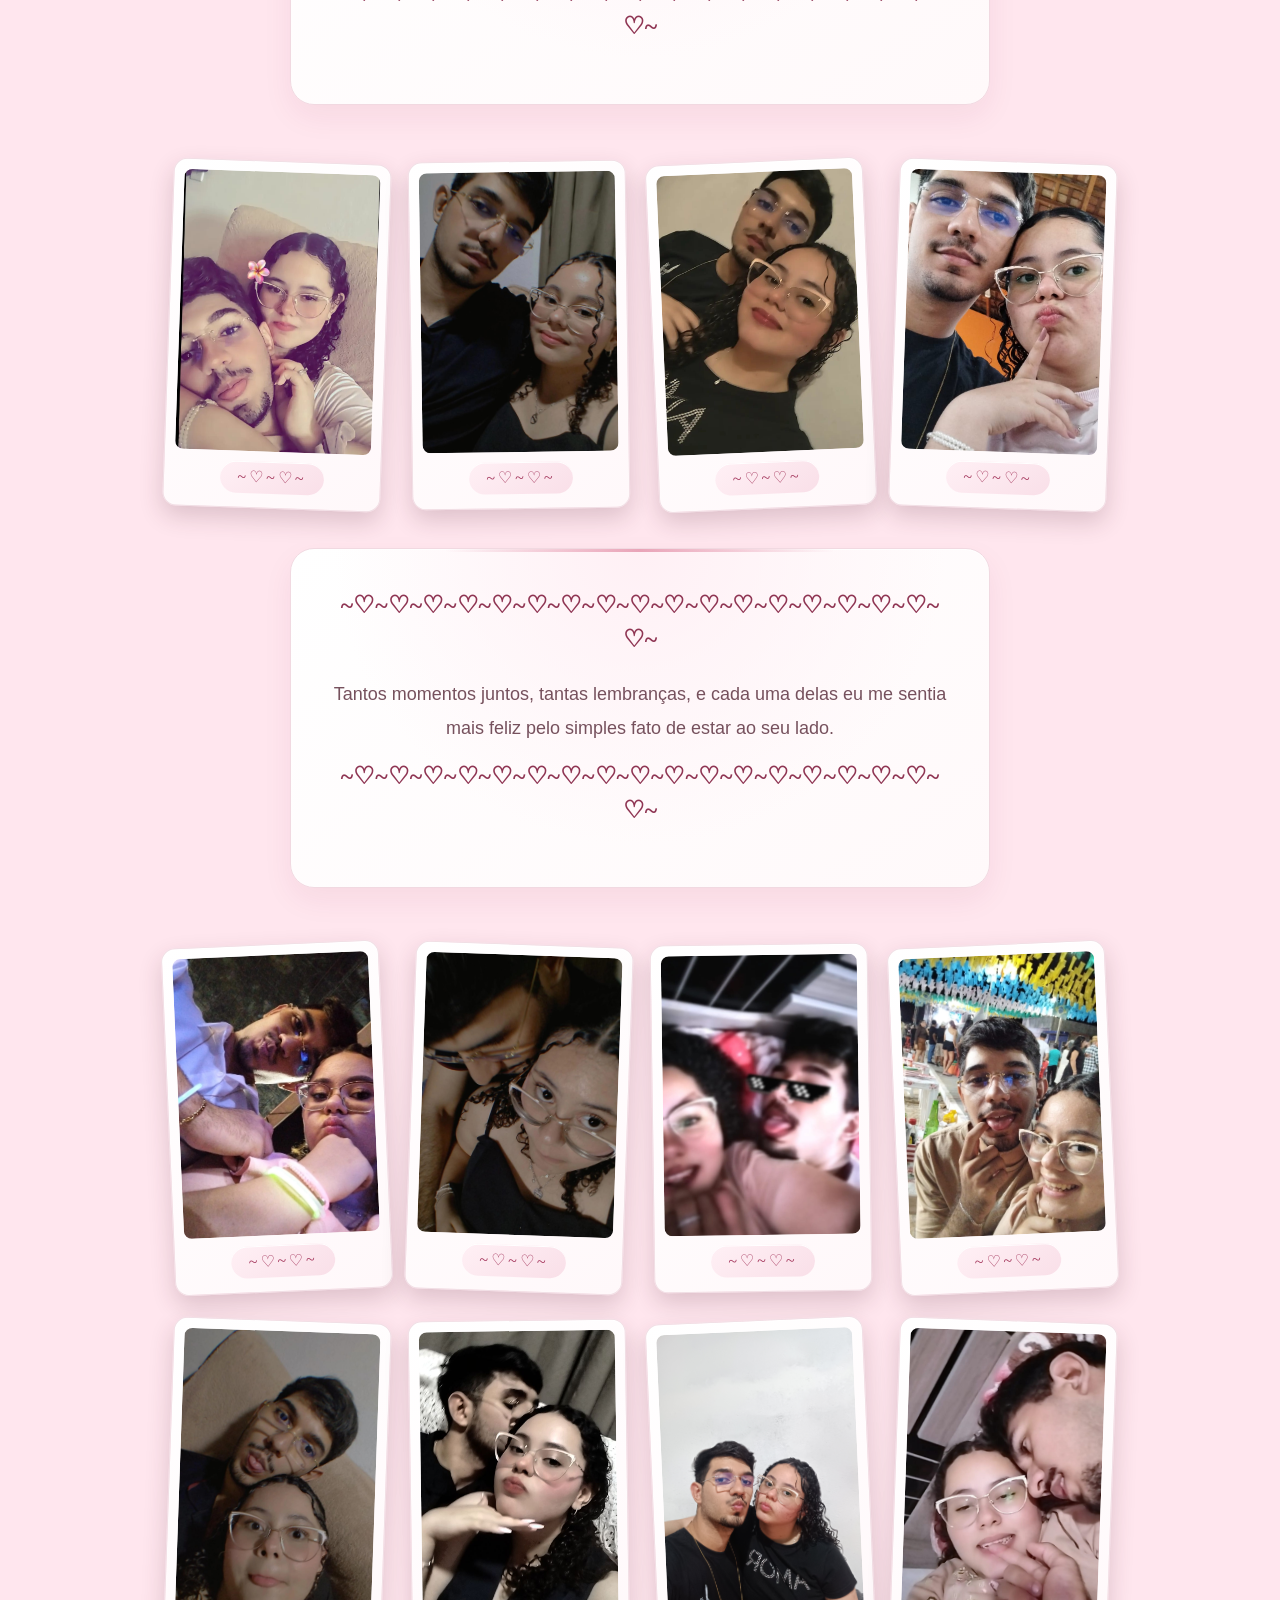
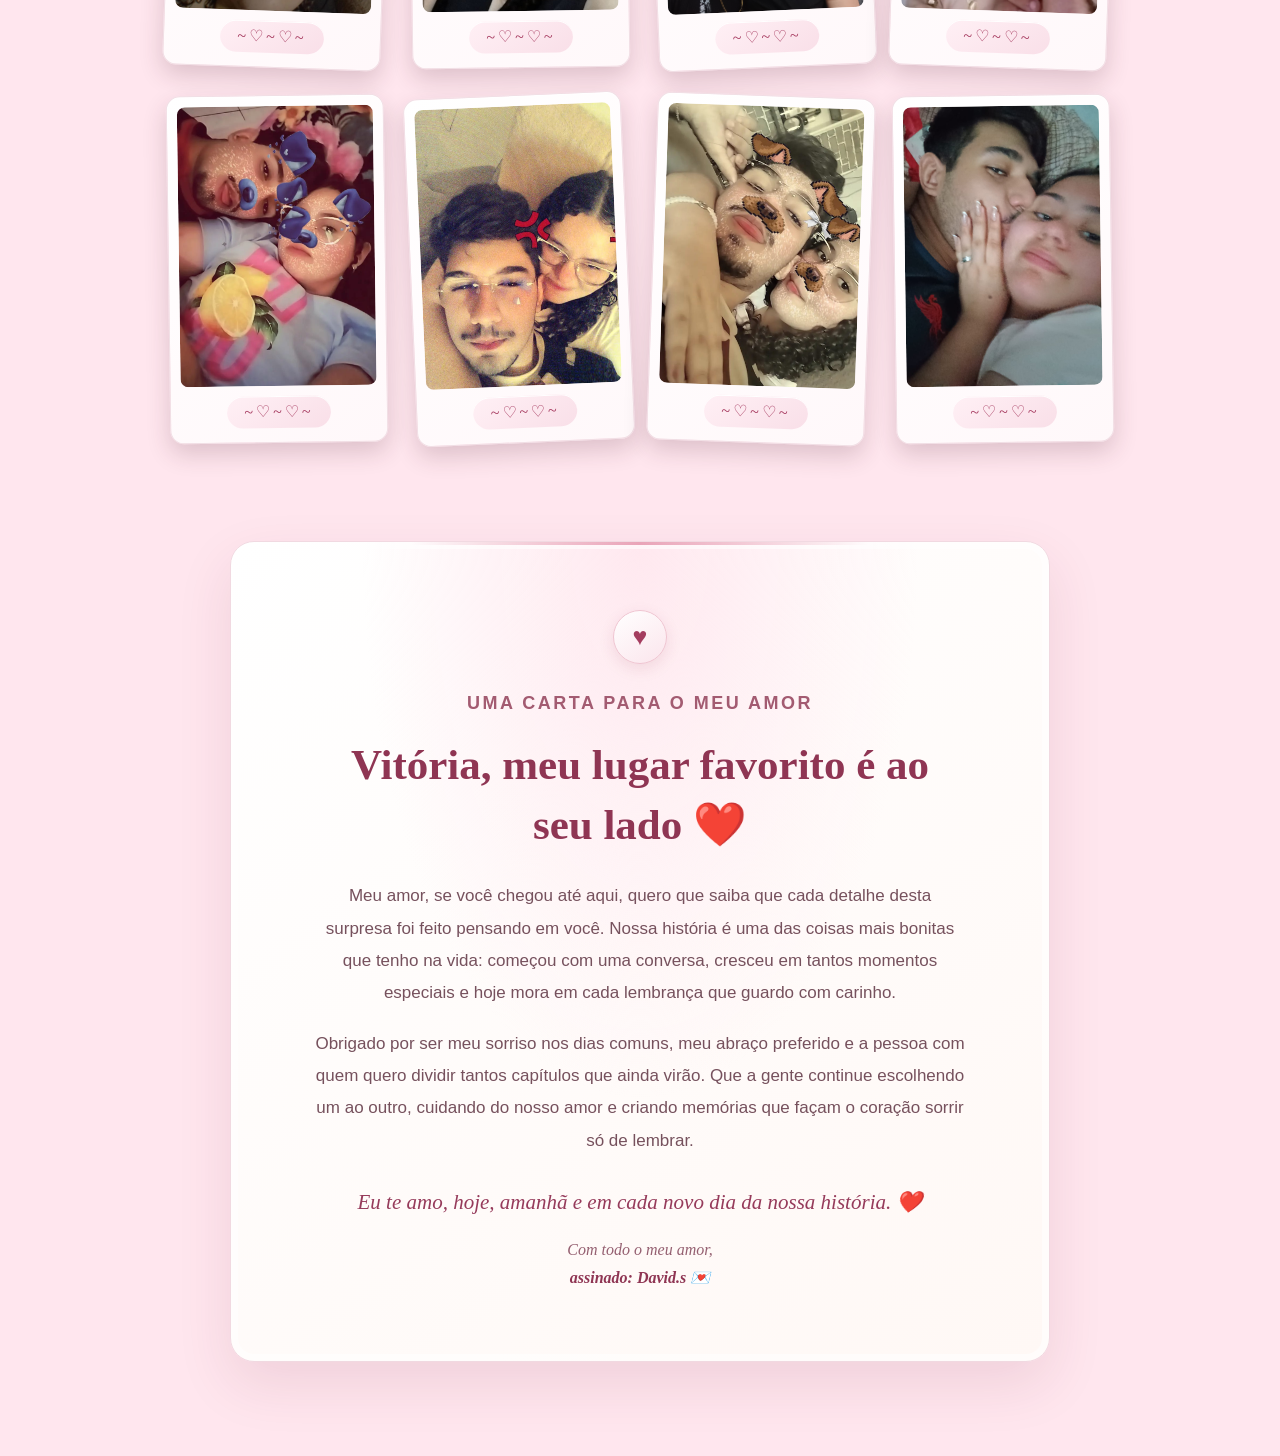
==== commit 0d0decab: "Add files via upload" ====
--- a/index.html
+++ b/index.html
@@ -120,22 +120,22 @@
                 <audio id="playlist-audio" controls preload="none" aria-label="Player da playlist"></audio>
             </div>
             <ol class="playlist-lista">
-                <li><button class="faixa-botao" type="button" data-src="surpresa-pro-meu-amor/PLAYLIST/JURAMENTO%20DEDINHO%20.mp3" data-title="Juramento do Dedinho MW"><span class="faixa-capa capa-1" aria-hidden="true">♡</span><span class="faixa-info"><strong>Juramento do Dedinho MW</strong><small>Mano Walter</small></span><span class="faixa-tocar" aria-hidden="true">›</span></button><div class="faixa-frase">“Vamos fazer o juramento do dedinho, Juntar o meu mindinho com o seu mindinho.”</div></li>
-                <li><button class="faixa-botao" type="button" data-src="surpresa-pro-meu-amor/PLAYLIST/AMOR%20E%20F%C3%89%20.mp3" data-title="Amor é Fé"><span class="faixa-capa capa-2" aria-hidden="true">♡</span><span class="faixa-info"><strong>Amor é Fé</strong><small>Hungria Hip Hop</small></span><span class="faixa-tocar" aria-hidden="true">›</span></button><div class="faixa-frase">“'Tá pra nascer um maloqueiro disposto a soltar o dedo só por causa dela Aí eu penso o tempo inteiro e até bate o desespero, o que sou eu sem ela?”</div></li>
-                <li><button class="faixa-botao" type="button" data-src="surpresa-pro-meu-amor/PLAYLIST/VAGALUMES.mp3" data-title="Vagalume"><span class="faixa-capa capa-3" aria-hidden="true">♡</span><span class="faixa-info"><strong>Vagalume</strong><small>Pollo feat. Ivo Mozart</small></span><span class="faixa-tocar" aria-hidden="true">›</span></button><div class="faixa-frase">“Vou caçar mais de um milhão de vaga-lumes por aí Pra te ver sorrir, eu posso colorir o céu de outra cor Eu só quero amar você E quando amanhecer Eu quero acordar do seu lado.”</div></li>
-                <li><button class="faixa-botao" type="button" data-src="surpresa-pro-meu-amor/PLAYLIST/MEU%20ABRIGO.mp3" data-title="Meu Abrigo"><span class="faixa-capa capa-4" aria-hidden="true">♡</span><span class="faixa-info"><strong>Meu Abrigo</strong><small>Melim</small></span><span class="faixa-tocar" aria-hidden="true">›</span></button><div class="faixa-frase">“Vida boa, brisa e paz Nossas brincadeiras ao entardecer Rir a toa é bom demais O meu melhor lugar sempre é você”</div></li>
-                <li><button class="faixa-botao" type="button" data-src="surpresa-pro-meu-amor/PLAYLIST/LANA.mp3" data-title="Lana"><span class="faixa-capa capa-5" aria-hidden="true">♡</span><span class="faixa-info"><strong>Lana</strong><small>Kamaitachi</small></span><span class="faixa-tocar" aria-hidden="true">›</span></button><div class="faixa-frase">“Você só pode ter um dom Um relógio hipnótico feito para o meu coração Inexplicável é minha fixação Que parece que eu degustei um gole da tua poção”</div></li>
-                <li><button class="faixa-botao" type="button" data-src="surpresa-pro-meu-amor/PLAYLIST/HO%20MEU%20DEUS.mp3" data-title="Oh Meu Deus"><span class="faixa-capa capa-6" aria-hidden="true">♡</span><span class="faixa-info"><strong>Oh Meu Deus</strong><small>Projota</small></span><span class="faixa-tocar" aria-hidden="true">›</span></button><div class="faixa-frase">“Tudo o que eu faço é só pra ver Onde é que isso aqui pode dar Mas fico torcendo pra ser Com ela que eu chegue a casar”</div></li>
-                <li><button class="faixa-botao" type="button" data-src="surpresa-pro-meu-amor/PLAYLIST/PRETA.mp3" data-title="Preta"><span class="faixa-capa capa-7" aria-hidden="true">♡</span><span class="faixa-info"><strong>Preta</strong><small>Hungria</small></span><span class="faixa-tocar" aria-hidden="true">›</span></button><div class="faixa-frase">“Mas ela é mó' bagunçada, liga pra nada Pega a chave da nave e diz que quer sumir Como eu vim lá da quebrada, sorrindo por nada A melhor parte é a parte que nós não tem fim”</div></li>
-                <li><button class="faixa-botao" type="button" data-src="surpresa-pro-meu-amor/PLAYLIST/C%C3%89U%20AZUL%20.mp3" data-title="Céu Azul"><span class="faixa-capa capa-8" aria-hidden="true">♡</span><span class="faixa-info"><strong>Céu Azul</strong><small>Charlie Brown Jr.</small></span><span class="faixa-tocar" aria-hidden="true">›</span></button><div class="faixa-frase">“Tão natural quanto a luz do dia Mas que preguiça boa, me deixa aqui à toa Hoje ninguém vai estragar meu dia Só vou gastar energia pra beijar sua boca”</div></li>
-                <li><button class="faixa-botao" type="button" data-src="surpresa-pro-meu-amor/PLAYLIST/WHISKY%20A%20GO%20GO.mp3" data-title="Whisky a Go Go"><span class="faixa-capa capa-9" aria-hidden="true">♡</span><span class="faixa-info"><strong>Whisky a Go Go</strong><small>Roupa Nova</small></span><span class="faixa-tocar" aria-hidden="true">›</span></button><div class="faixa-frase">“Quase no fim da festa Num beijo, então, você se rendeu, oh oh uoh uoh Na minha fantasia O mundo era você e eu”</div></li>
-                <li><button class="faixa-botao" type="button" data-src="surpresa-pro-meu-amor/PLAYLIST/MEU%20UNIVERSO%20E%20VOC%C3%8A%20.mp3" data-title="Meu Universo é Você"><span class="faixa-capa capa-10" aria-hidden="true">♡</span><span class="faixa-info"><strong>Meu Universo é Você</strong><small>Roupa Nova</small></span><span class="faixa-tocar" aria-hidden="true">›</span></button><div class="faixa-frase">“Baby, mais que a luz das estrelas Ah! Meu universo é você Baby, ah, se eu puder ter a chance Ah! Eu juro todo o seu amor merecer”</div></li>
-                <li><button class="faixa-botao" type="button" data-src="surpresa-pro-meu-amor/PLAYLIST/EU%20O%20MAR%20E%20ELA.mp3" data-title="Eu, o Mar e Ela"><span class="faixa-capa capa-11" aria-hidden="true">♡</span><span class="faixa-info"><strong>Eu, o Mar e Ela</strong><small>Luan Santana</small></span><span class="faixa-tocar" aria-hidden="true">›</span></button><div class="faixa-frase">“foi só a porta fechar Pra mudar minha cabeça A sua boca vale o preço Pra perder o sossego que eu tinha”</div></li>
-                <li><button class="faixa-botao" type="button" data-src="surpresa-pro-meu-amor/PLAYLIST/ASTRAL.mp3" data-title="Seu Astral"><span class="faixa-capa capa-12" aria-hidden="true">♡</span><span class="faixa-info"><strong>Seu Astral</strong><small>Jorge & Mateus</small></span><span class="faixa-tocar" aria-hidden="true">›</span></button><div class="faixa-frase">“Eu viajei no seu olhar, No teu sorriso, nos teus segredos Eu descobri o que é amar Pelo toque dos seus beijos”</div></li>
-                <li><button class="faixa-botao" type="button" data-src="surpresa-pro-meu-amor/PLAYLIST/NA%20LINHA%20DO%20TEMPO.mp3" data-title="Na Linha do Tempo"><span class="faixa-capa capa-13" aria-hidden="true">♡</span><span class="faixa-info"><strong>Na Linha do Tempo</strong><small>Victor & Leo</small></span><span class="faixa-tocar" aria-hidden="true">›</span></button><div class="faixa-frase">“E nesses traços vou tentando descrever Que mil palavras é tão pouco pra dizer Que um sentimento muda tudo, muda o mundo Isso é o amor”</div></li>
-                <li><button class="faixa-botao" type="button" data-src="surpresa-pro-meu-amor/PLAYLIST/METEORO%20DA%20PAIX%C3%83O%20.mp3" data-title="Meteoro da Paixão"><span class="faixa-capa capa-14" aria-hidden="true">♡</span><span class="faixa-info"><strong>Meteoro da Paixão</strong><small>Luan Santana</small></span><span class="faixa-tocar" aria-hidden="true">›</span></button><div class="faixa-frase">“Te dei o sol, te dei o mar Pra ganhar seu coração Você é raio de saudade Meteoro da paixão Explosão de sentimentos Que eu não pude acreditar Ah! Como é bom poder te amar!”</div></li>
-                <li><button class="faixa-botao" type="button" data-src="surpresa-pro-meu-amor/PLAYLIST/COLADINHA%20EM%20MIM.mp3" data-title="Coladinha em Mim"><span class="faixa-capa capa-15" aria-hidden="true">♡</span><span class="faixa-info"><strong>Coladinha em Mim</strong><small>Gustavo Mioto feat. Anitta</small></span><span class="faixa-tocar" aria-hidden="true">›</span></button><div class="faixa-frase">“Já tô até pensando aqui, amor, em te dar um presente Mas ainda não sei embrulhar um beijo E se eu te entregar pessoalmente, aí vai compensar Boca com boca não tem frete Nem demora pra chegar Prometo que cê vai gostar”</div></li>
-                <li><button class="faixa-botao" type="button" data-src="surpresa-pro-meu-amor/PLAYLIST/COPIA%20PROIBIDA.mp3" data-title="Cópia Proibida"><span class="faixa-capa capa-16" aria-hidden="true">♡</span><span class="faixa-info"><strong>Cópia Proibida</strong><small>Léo Foguete</small></span><span class="faixa-tocar" aria-hidden="true">›</span></button><div class="faixa-frase">“Oh, linda, fizeram você e jogaram a forma fora É tanta beleza que Deus proibiu ter cópia É tanta beleza que Deus proibiu ter cópia, ah”</div></li>
+                <li><button class="faixa-botao" type="button" data-src="PLAYLIST/JURAMENTO%20DEDINHO%20.mp3" data-title="Juramento do Dedinho MW"><span class="faixa-capa capa-1" aria-hidden="true">♡</span><span class="faixa-info"><strong>Juramento do Dedinho MW</strong><small>Mano Walter</small></span><span class="faixa-tocar" aria-hidden="true">›</span></button><div class="faixa-frase">“Vamos fazer o juramento do dedinho, Juntar o meu mindinho com o seu mindinho.”</div></li>
+                <li><button class="faixa-botao" type="button" data-src="PLAYLIST/AMOR%20E%20F%C3%89%20.mp3" data-title="Amor é Fé"><span class="faixa-capa capa-2" aria-hidden="true">♡</span><span class="faixa-info"><strong>Amor é Fé</strong><small>Hungria Hip Hop</small></span><span class="faixa-tocar" aria-hidden="true">›</span></button><div class="faixa-frase">“'Tá pra nascer um maloqueiro disposto a soltar o dedo só por causa dela Aí eu penso o tempo inteiro e até bate o desespero, o que sou eu sem ela?”</div></li>
+                <li><button class="faixa-botao" type="button" data-src="PLAYLIST/VAGALUMES.mp3" data-title="Vagalume"><span class="faixa-capa capa-3" aria-hidden="true">♡</span><span class="faixa-info"><strong>Vagalume</strong><small>Pollo feat. Ivo Mozart</small></span><span class="faixa-tocar" aria-hidden="true">›</span></button><div class="faixa-frase">“Vou caçar mais de um milhão de vaga-lumes por aí Pra te ver sorrir, eu posso colorir o céu de outra cor Eu só quero amar você E quando amanhecer Eu quero acordar do seu lado.”</div></li>
+                <li><button class="faixa-botao" type="button" data-src="PLAYLIST/MEU%20ABRIGO.mp3" data-title="Meu Abrigo"><span class="faixa-capa capa-4" aria-hidden="true">♡</span><span class="faixa-info"><strong>Meu Abrigo</strong><small>Melim</small></span><span class="faixa-tocar" aria-hidden="true">›</span></button><div class="faixa-frase">“Vida boa, brisa e paz Nossas brincadeiras ao entardecer Rir a toa é bom demais O meu melhor lugar sempre é você”</div></li>
+                <li><button class="faixa-botao" type="button" data-src="PLAYLIST/LANA.mp3" data-title="Lana"><span class="faixa-capa capa-5" aria-hidden="true">♡</span><span class="faixa-info"><strong>Lana</strong><small>Kamaitachi</small></span><span class="faixa-tocar" aria-hidden="true">›</span></button><div class="faixa-frase">“Você só pode ter um dom Um relógio hipnótico feito para o meu coração Inexplicável é minha fixação Que parece que eu degustei um gole da tua poção”</div></li>
+                <li><button class="faixa-botao" type="button" data-src="PLAYLIST/HO%20MEU%20DEUS.mp3" data-title="Oh Meu Deus"><span class="faixa-capa capa-6" aria-hidden="true">♡</span><span class="faixa-info"><strong>Oh Meu Deus</strong><small>Projota</small></span><span class="faixa-tocar" aria-hidden="true">›</span></button><div class="faixa-frase">“Tudo o que eu faço é só pra ver Onde é que isso aqui pode dar Mas fico torcendo pra ser Com ela que eu chegue a casar”</div></li>
+                <li><button class="faixa-botao" type="button" data-src="PLAYLIST/PRETA.mp3" data-title="Preta"><span class="faixa-capa capa-7" aria-hidden="true">♡</span><span class="faixa-info"><strong>Preta</strong><small>Hungria</small></span><span class="faixa-tocar" aria-hidden="true">›</span></button><div class="faixa-frase">“Mas ela é mó' bagunçada, liga pra nada Pega a chave da nave e diz que quer sumir Como eu vim lá da quebrada, sorrindo por nada A melhor parte é a parte que nós não tem fim”</div></li>
+                <li><button class="faixa-botao" type="button" data-src="PLAYLIST/C%C3%89U%20AZUL%20.mp3" data-title="Céu Azul"><span class="faixa-capa capa-8" aria-hidden="true">♡</span><span class="faixa-info"><strong>Céu Azul</strong><small>Charlie Brown Jr.</small></span><span class="faixa-tocar" aria-hidden="true">›</span></button><div class="faixa-frase">“Tão natural quanto a luz do dia Mas que preguiça boa, me deixa aqui à toa Hoje ninguém vai estragar meu dia Só vou gastar energia pra beijar sua boca”</div></li>
+                <li><button class="faixa-botao" type="button" data-src="PLAYLIST/WHISKY%20A%20GO%20GO.mp3" data-title="Whisky a Go Go"><span class="faixa-capa capa-9" aria-hidden="true">♡</span><span class="faixa-info"><strong>Whisky a Go Go</strong><small>Roupa Nova</small></span><span class="faixa-tocar" aria-hidden="true">›</span></button><div class="faixa-frase">“Quase no fim da festa Num beijo, então, você se rendeu, oh oh uoh uoh Na minha fantasia O mundo era você e eu”</div></li>
+                <li><button class="faixa-botao" type="button" data-src="PLAYLIST/MEU%20UNIVERSO%20E%20VOC%C3%8A%20.mp3" data-title="Meu Universo é Você"><span class="faixa-capa capa-10" aria-hidden="true">♡</span><span class="faixa-info"><strong>Meu Universo é Você</strong><small>Roupa Nova</small></span><span class="faixa-tocar" aria-hidden="true">›</span></button><div class="faixa-frase">“Baby, mais que a luz das estrelas Ah! Meu universo é você Baby, ah, se eu puder ter a chance Ah! Eu juro todo o seu amor merecer”</div></li>
+                <li><button class="faixa-botao" type="button" data-src="PLAYLIST/EU%20O%20MAR%20E%20ELA.mp3" data-title="Eu, o Mar e Ela"><span class="faixa-capa capa-11" aria-hidden="true">♡</span><span class="faixa-info"><strong>Eu, o Mar e Ela</strong><small>Luan Santana</small></span><span class="faixa-tocar" aria-hidden="true">›</span></button><div class="faixa-frase">“foi só a porta fechar Pra mudar minha cabeça A sua boca vale o preço Pra perder o sossego que eu tinha”</div></li>
+                <li><button class="faixa-botao" type="button" data-src="PLAYLIST/ASTRAL.mp3" data-title="Seu Astral"><span class="faixa-capa capa-12" aria-hidden="true">♡</span><span class="faixa-info"><strong>Seu Astral</strong><small>Jorge & Mateus</small></span><span class="faixa-tocar" aria-hidden="true">›</span></button><div class="faixa-frase">“Eu viajei no seu olhar, No teu sorriso, nos teus segredos Eu descobri o que é amar Pelo toque dos seus beijos”</div></li>
+                <li><button class="faixa-botao" type="button" data-src="PLAYLIST/NA%20LINHA%20DO%20TEMPO.mp3" data-title="Na Linha do Tempo"><span class="faixa-capa capa-13" aria-hidden="true">♡</span><span class="faixa-info"><strong>Na Linha do Tempo</strong><small>Victor & Leo</small></span><span class="faixa-tocar" aria-hidden="true">›</span></button><div class="faixa-frase">“E nesses traços vou tentando descrever Que mil palavras é tão pouco pra dizer Que um sentimento muda tudo, muda o mundo Isso é o amor”</div></li>
+                <li><button class="faixa-botao" type="button" data-src="PLAYLIST/METEORO%20DA%20PAIX%C3%83O%20.mp3" data-title="Meteoro da Paixão"><span class="faixa-capa capa-14" aria-hidden="true">♡</span><span class="faixa-info"><strong>Meteoro da Paixão</strong><small>Luan Santana</small></span><span class="faixa-tocar" aria-hidden="true">›</span></button><div class="faixa-frase">“Te dei o sol, te dei o mar Pra ganhar seu coração Você é raio de saudade Meteoro da paixão Explosão de sentimentos Que eu não pude acreditar Ah! Como é bom poder te amar!”</div></li>
+                <li><button class="faixa-botao" type="button" data-src="PLAYLIST/COLADINHA%20EM%20MIM.mp3" data-title="Coladinha em Mim"><span class="faixa-capa capa-15" aria-hidden="true">♡</span><span class="faixa-info"><strong>Coladinha em Mim</strong><small>Gustavo Mioto feat. Anitta</small></span><span class="faixa-tocar" aria-hidden="true">›</span></button><div class="faixa-frase">“Já tô até pensando aqui, amor, em te dar um presente Mas ainda não sei embrulhar um beijo E se eu te entregar pessoalmente, aí vai compensar Boca com boca não tem frete Nem demora pra chegar Prometo que cê vai gostar”</div></li>
+                <li><button class="faixa-botao" type="button" data-src="PLAYLIST/C%C3%93PIA%20PROIBIDA.mp3" data-title="Cópia Proibida"><span class="faixa-capa capa-16" aria-hidden="true">♡</span><span class="faixa-info"><strong>Cópia Proibida</strong><small>Léo Foguete</small></span><span class="faixa-tocar" aria-hidden="true">›</span></button><div class="faixa-frase">“Oh, linda, fizeram você e jogaram a forma fora É tanta beleza que Deus proibiu ter cópia É tanta beleza que Deus proibiu ter cópia, ah”</div></li>
             </ol>
             <p class="playlist-final">Dê o play e lembre que cada canção tem um pouquinho de nós. ♡</p>
         </section>
@@ -145,7 +145,7 @@
             <h2 id="musica-especial-titulo">Minha Felicidade</h2>
             <p class="musica-especial-artista">Joãozinho</p>
             <audio controls preload="none" aria-label="Minha Felicidade, de Joãozinho">
-                <source src="surpresa-pro-meu-amor/PLAYLIST/minha%20felicidade.mpeg" type="audio/mpeg">
+                <source src="PLAYLIST/minha%20felicidade.mpeg" type="audio/mpeg">
                 Seu navegador não consegue reproduzir este áudio.
             </audio>
             <p class="musica-especial-texto">Essa música me lembra que a minha felicidade fica ainda maior quando estou ao seu lado. Que ela seja sempre um pedacinho da nossa história. ♡</p>
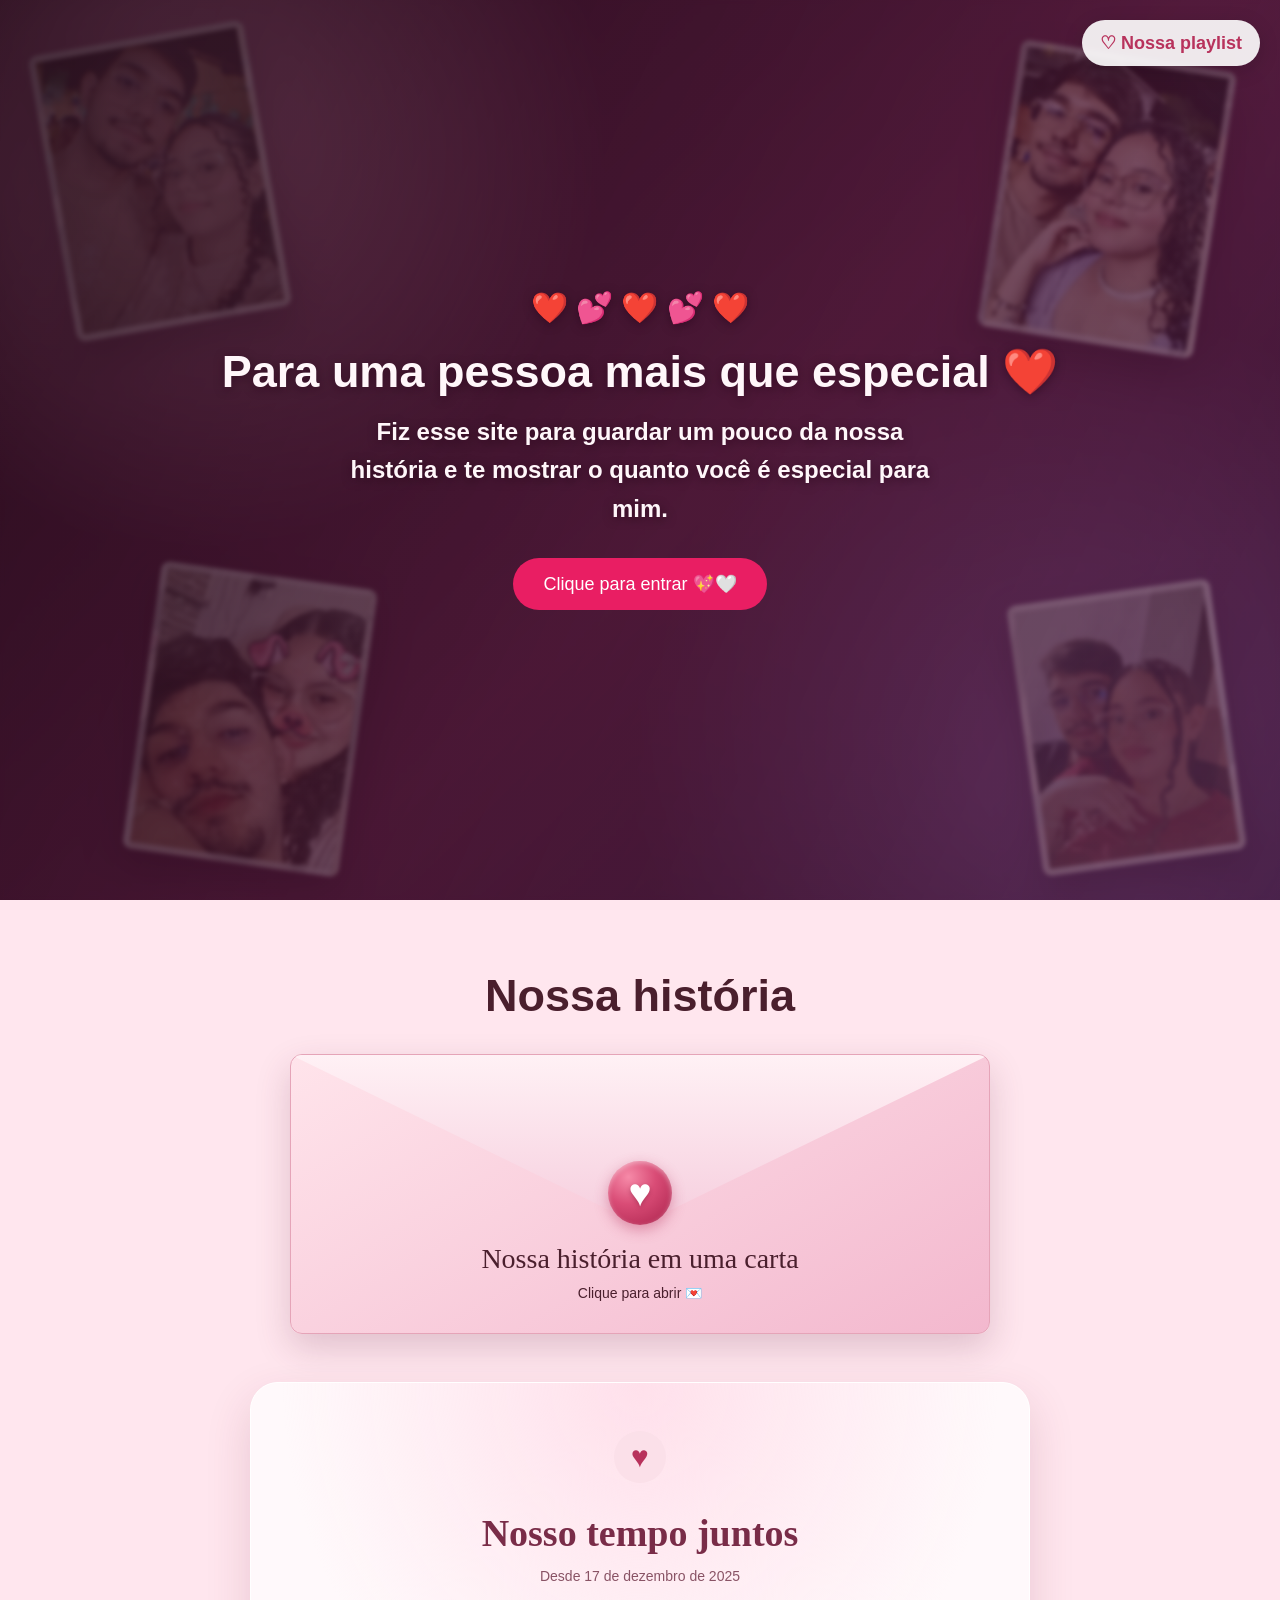
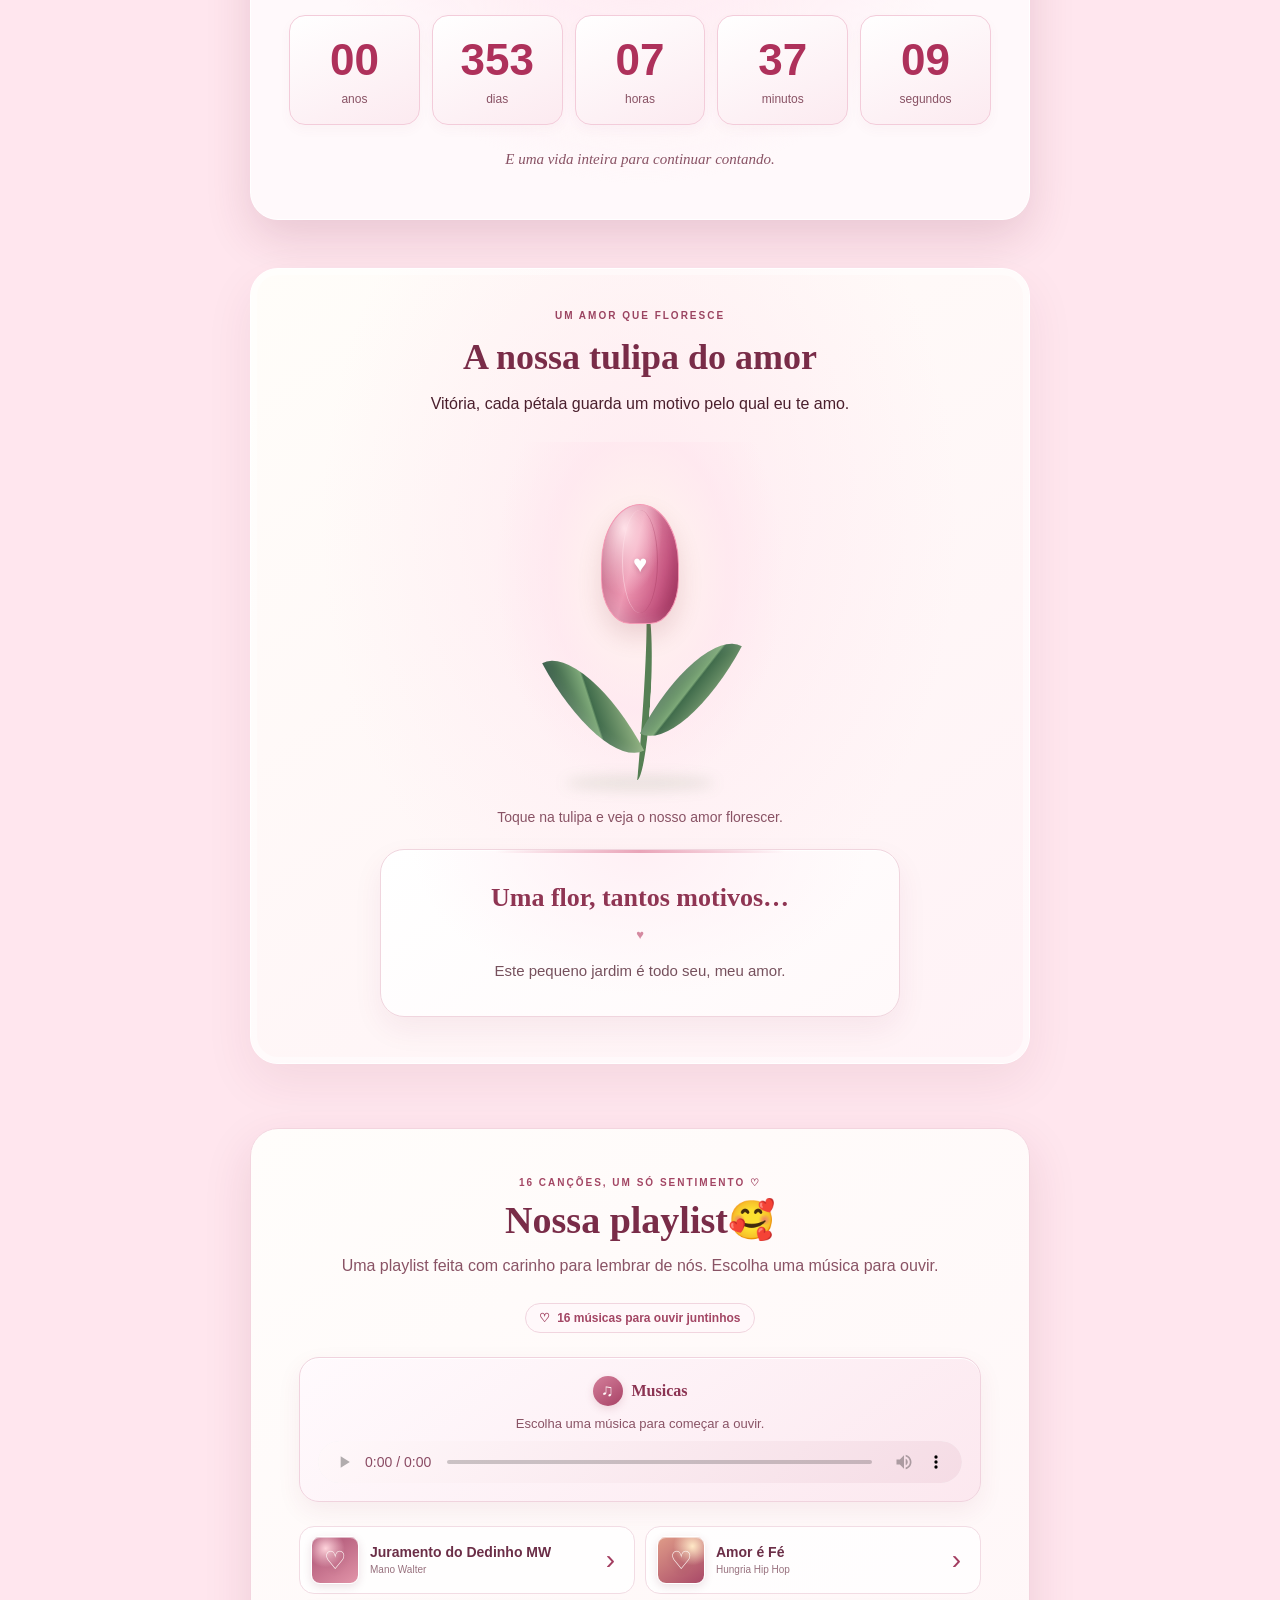
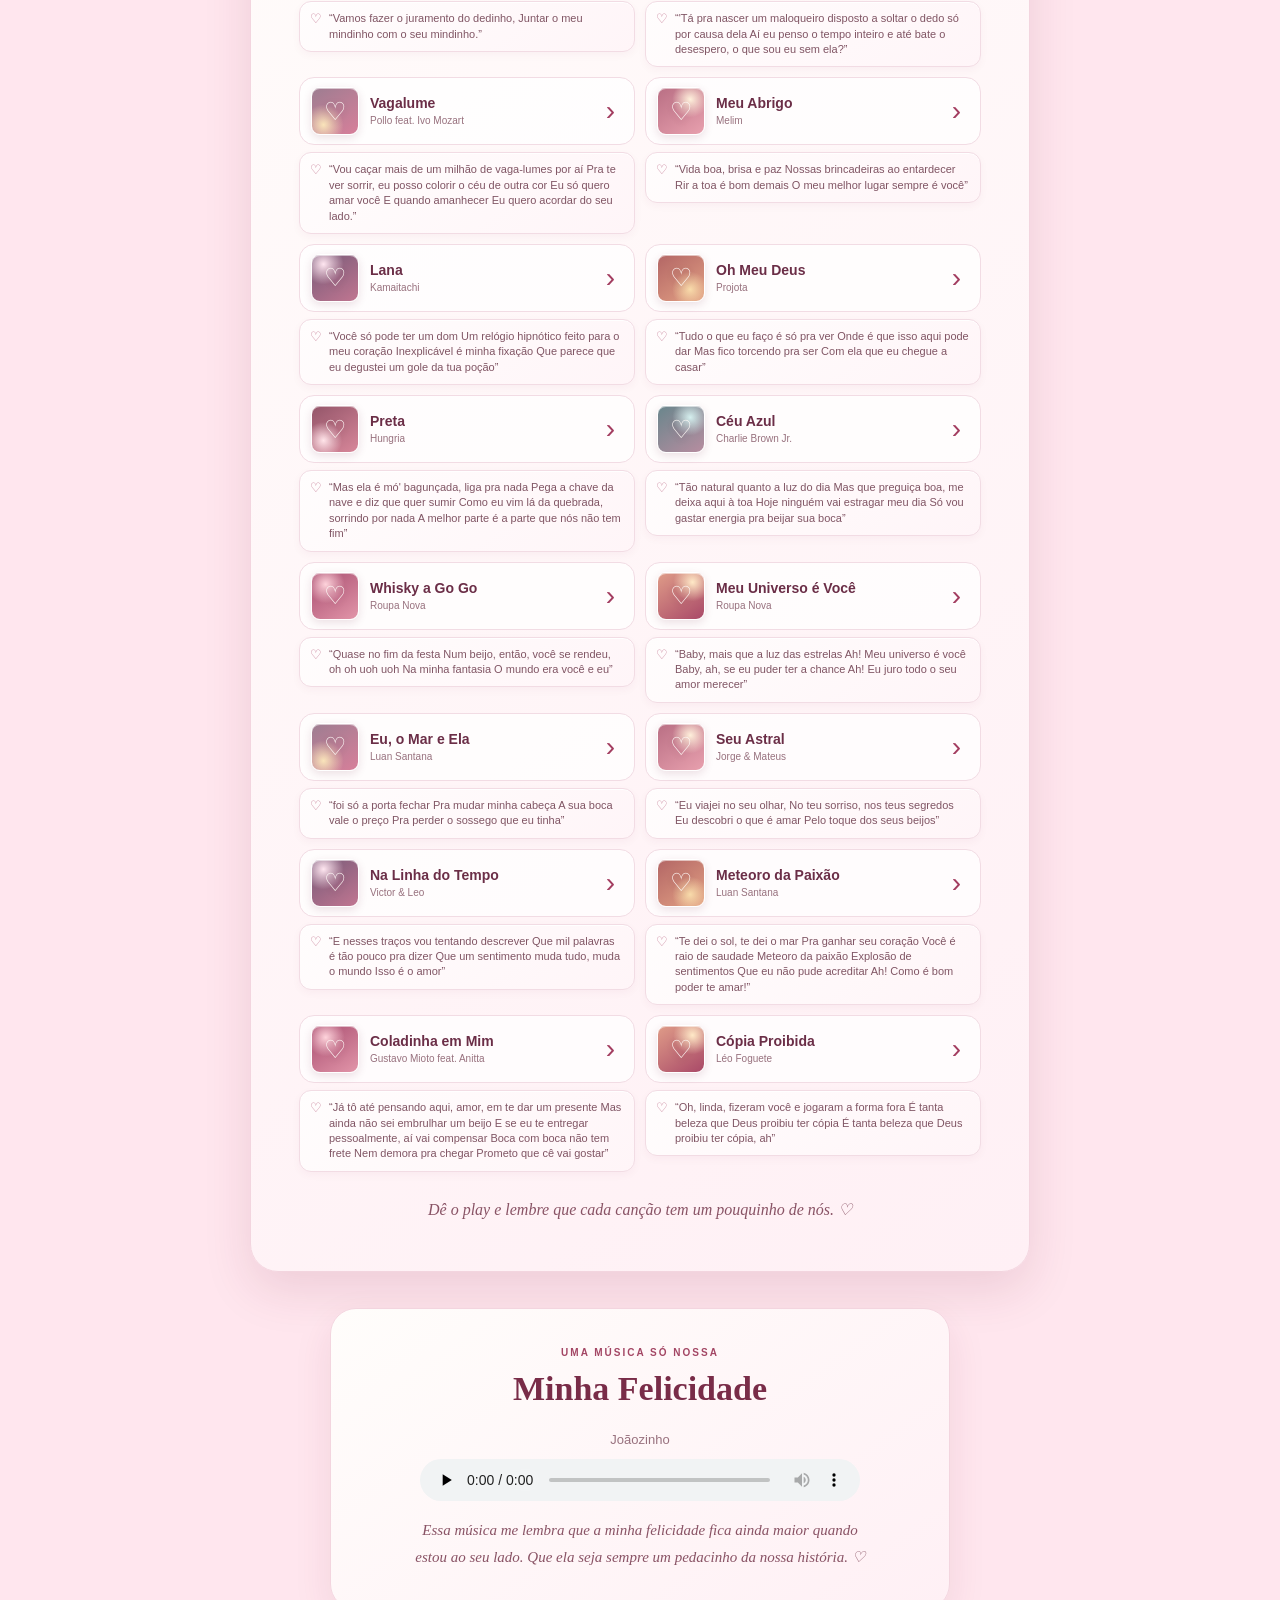
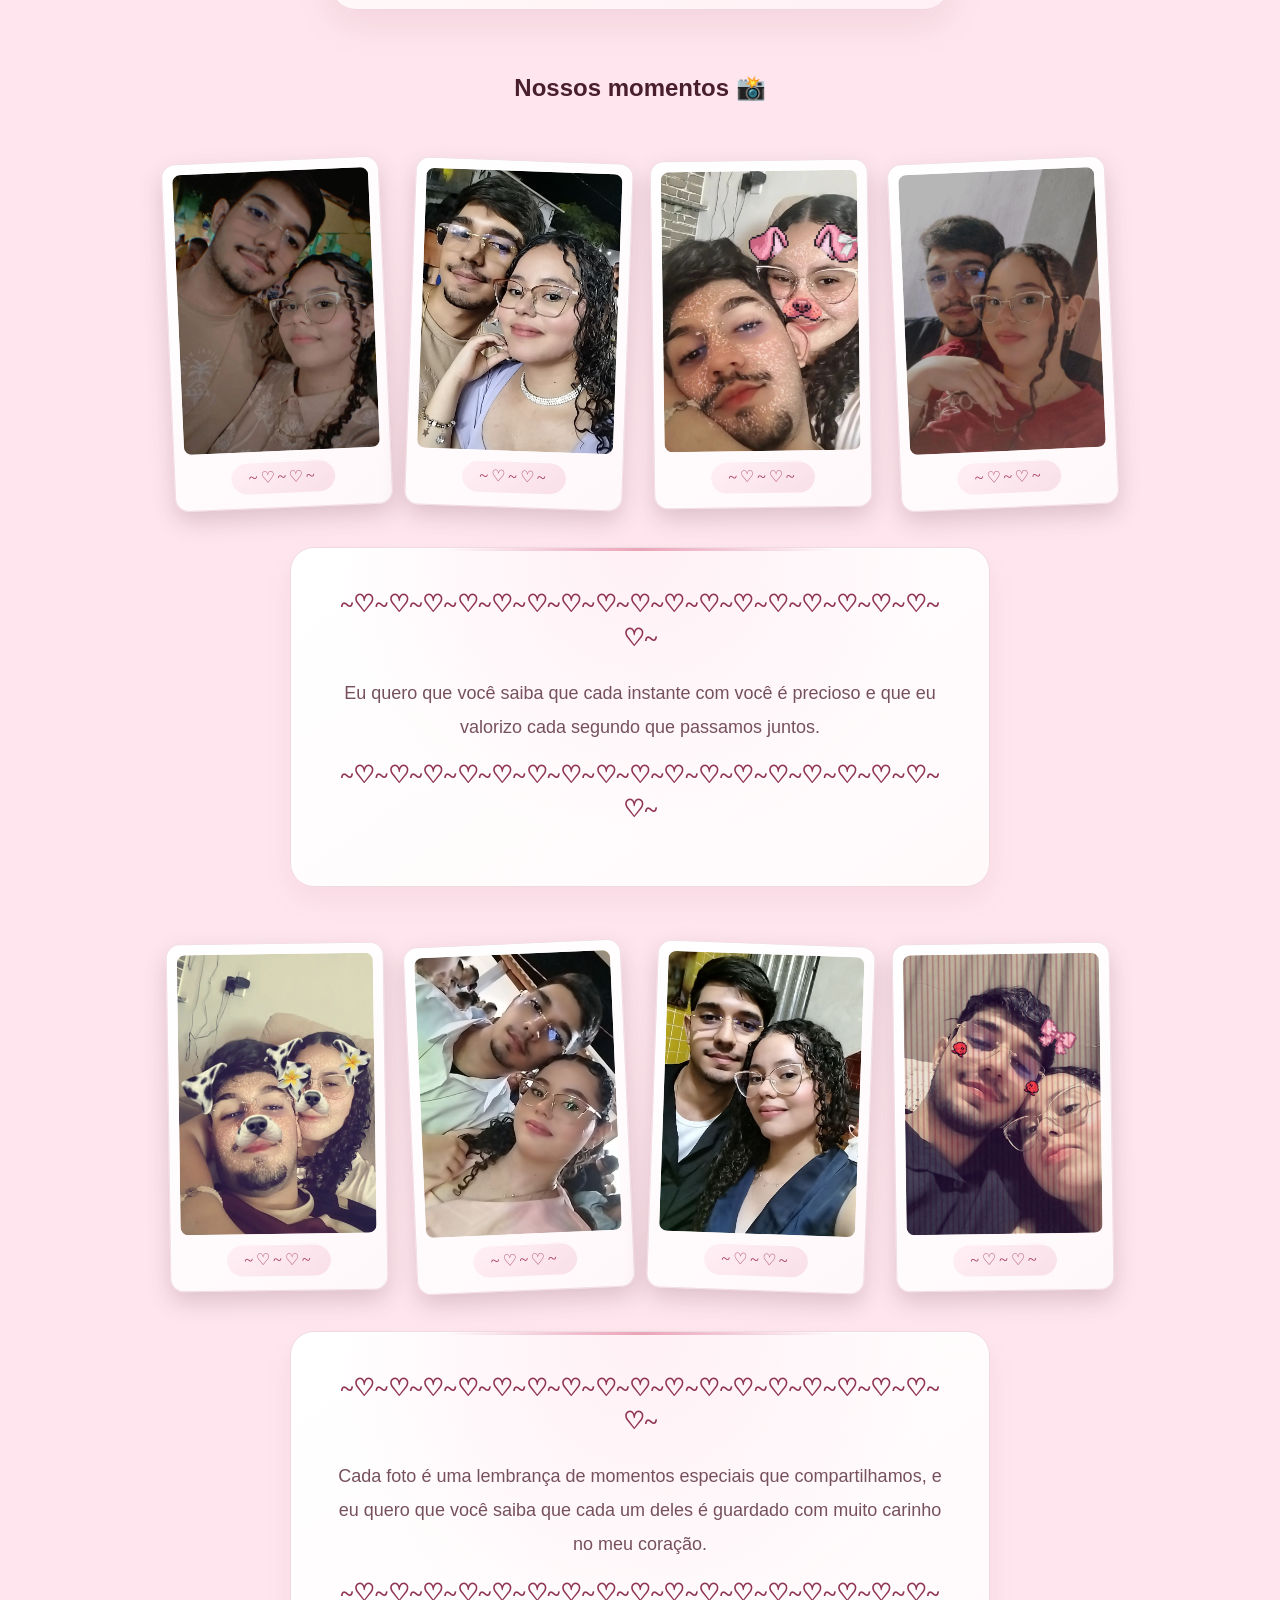
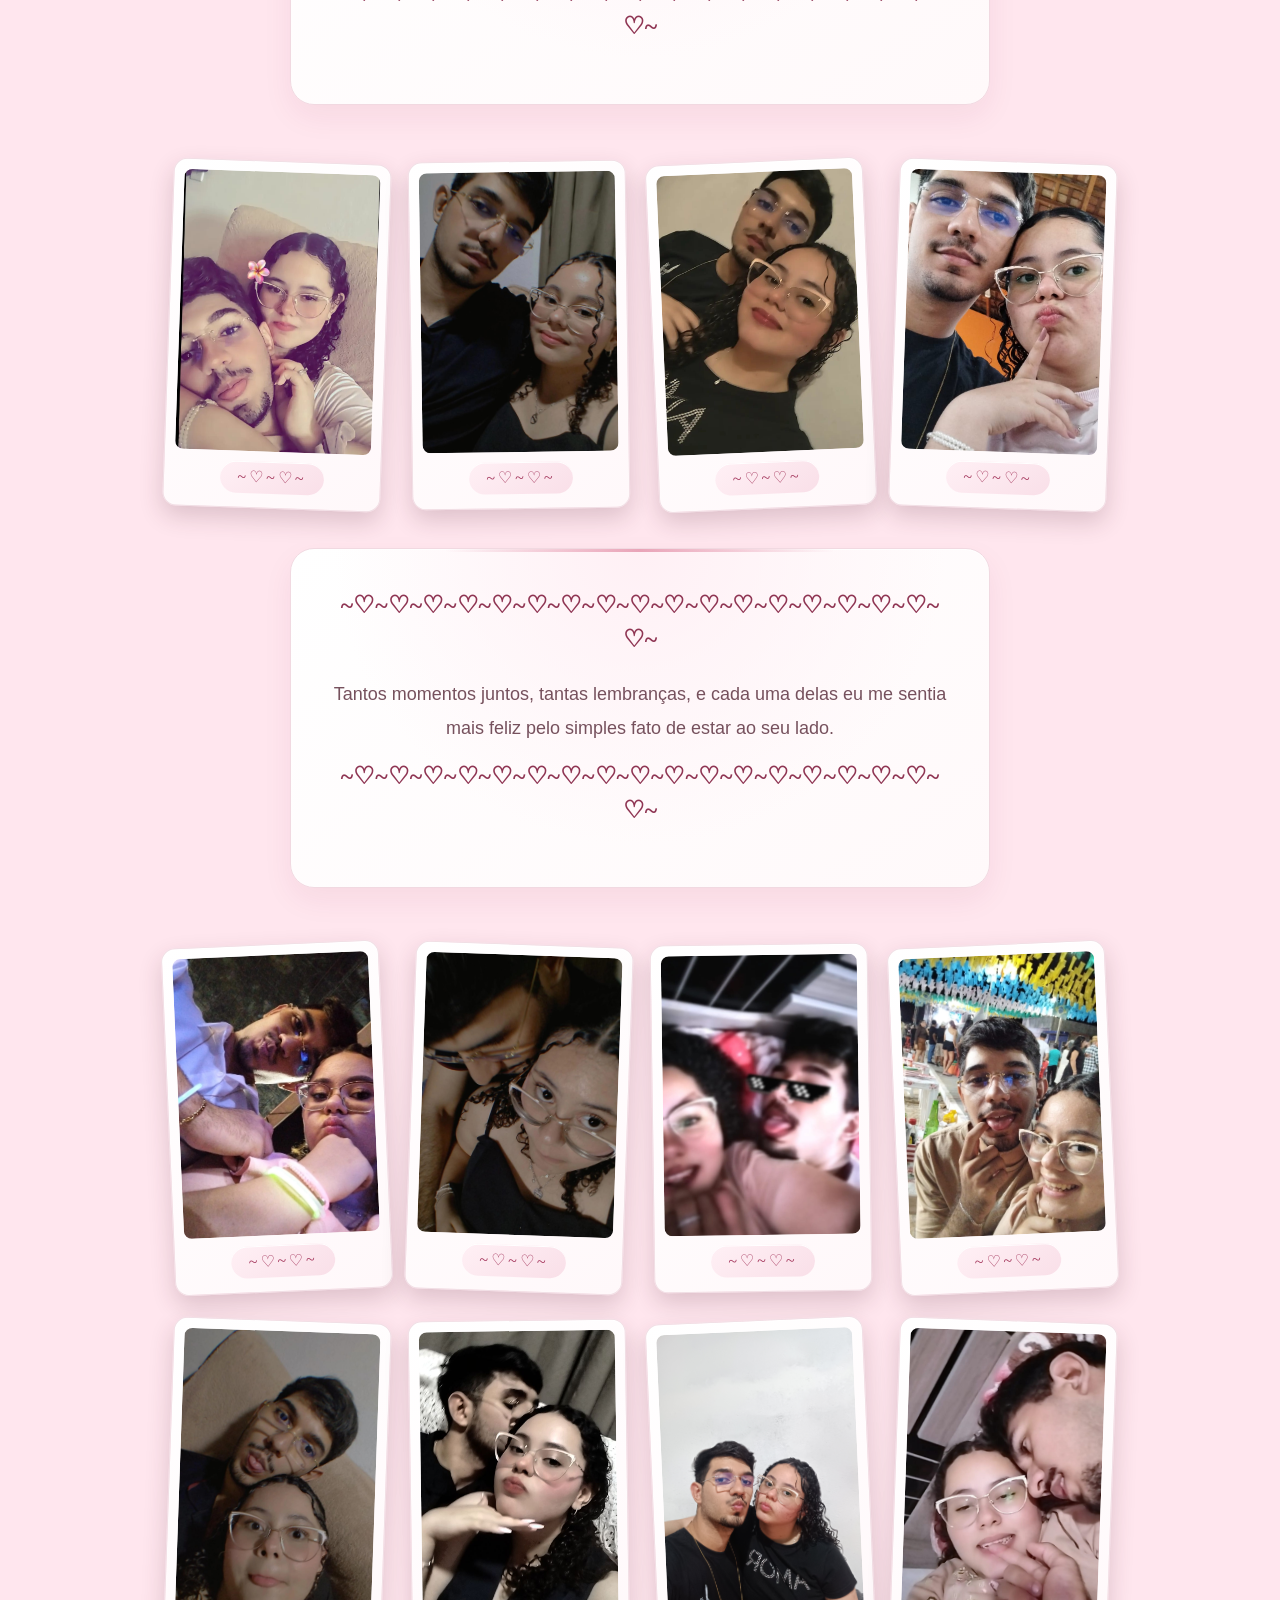
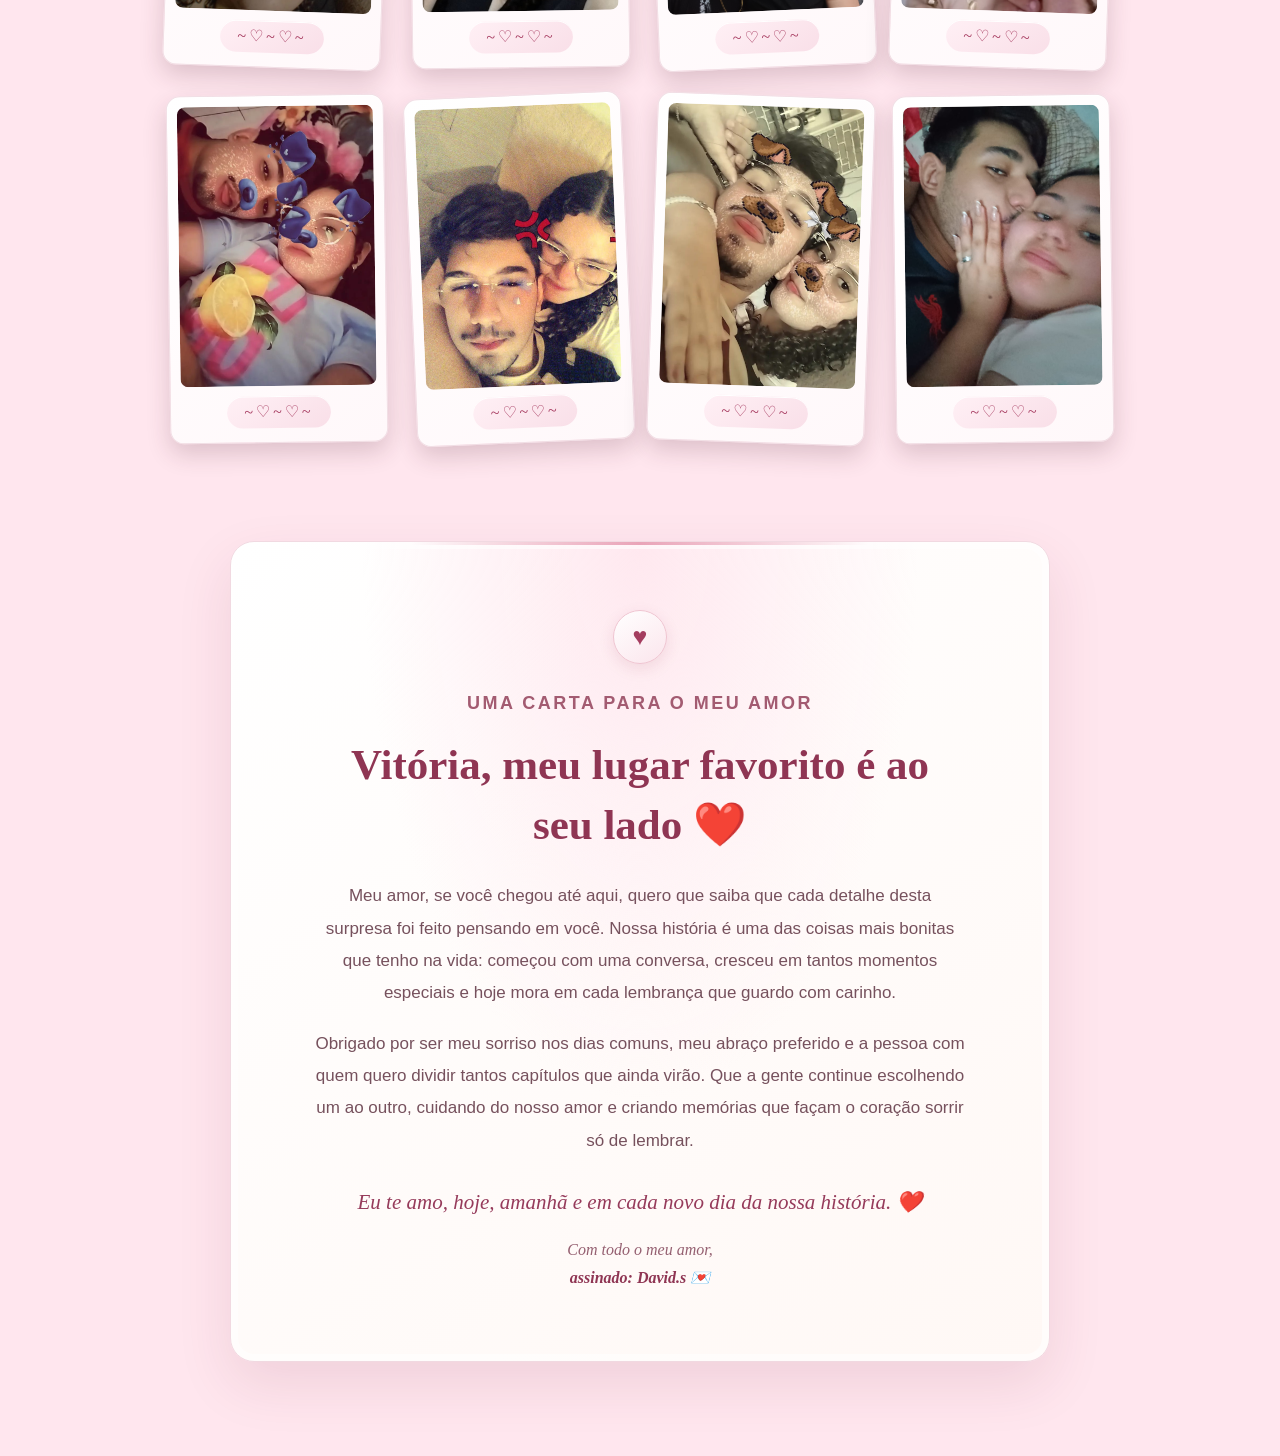
==== commit f70a67d5: "Add files via upload" ====
--- a/index.html
+++ b/index.html
@@ -120,22 +120,22 @@
                 <audio id="playlist-audio" controls preload="none" aria-label="Player da playlist"></audio>
             </div>
             <ol class="playlist-lista">
-                <li><button class="faixa-botao" type="button" data-src="PLAYLIST/JURAMENTO%20DEDINHO%20.mp3" data-title="Juramento do Dedinho MW"><span class="faixa-capa capa-1" aria-hidden="true">♡</span><span class="faixa-info"><strong>Juramento do Dedinho MW</strong><small>Mano Walter</small></span><span class="faixa-tocar" aria-hidden="true">›</span></button><div class="faixa-frase">“Vamos fazer o juramento do dedinho, Juntar o meu mindinho com o seu mindinho.”</div></li>
-                <li><button class="faixa-botao" type="button" data-src="PLAYLIST/AMOR%20E%20F%C3%89%20.mp3" data-title="Amor é Fé"><span class="faixa-capa capa-2" aria-hidden="true">♡</span><span class="faixa-info"><strong>Amor é Fé</strong><small>Hungria Hip Hop</small></span><span class="faixa-tocar" aria-hidden="true">›</span></button><div class="faixa-frase">“'Tá pra nascer um maloqueiro disposto a soltar o dedo só por causa dela Aí eu penso o tempo inteiro e até bate o desespero, o que sou eu sem ela?”</div></li>
-                <li><button class="faixa-botao" type="button" data-src="PLAYLIST/VAGALUMES.mp3" data-title="Vagalume"><span class="faixa-capa capa-3" aria-hidden="true">♡</span><span class="faixa-info"><strong>Vagalume</strong><small>Pollo feat. Ivo Mozart</small></span><span class="faixa-tocar" aria-hidden="true">›</span></button><div class="faixa-frase">“Vou caçar mais de um milhão de vaga-lumes por aí Pra te ver sorrir, eu posso colorir o céu de outra cor Eu só quero amar você E quando amanhecer Eu quero acordar do seu lado.”</div></li>
-                <li><button class="faixa-botao" type="button" data-src="PLAYLIST/MEU%20ABRIGO.mp3" data-title="Meu Abrigo"><span class="faixa-capa capa-4" aria-hidden="true">♡</span><span class="faixa-info"><strong>Meu Abrigo</strong><small>Melim</small></span><span class="faixa-tocar" aria-hidden="true">›</span></button><div class="faixa-frase">“Vida boa, brisa e paz Nossas brincadeiras ao entardecer Rir a toa é bom demais O meu melhor lugar sempre é você”</div></li>
-                <li><button class="faixa-botao" type="button" data-src="PLAYLIST/LANA.mp3" data-title="Lana"><span class="faixa-capa capa-5" aria-hidden="true">♡</span><span class="faixa-info"><strong>Lana</strong><small>Kamaitachi</small></span><span class="faixa-tocar" aria-hidden="true">›</span></button><div class="faixa-frase">“Você só pode ter um dom Um relógio hipnótico feito para o meu coração Inexplicável é minha fixação Que parece que eu degustei um gole da tua poção”</div></li>
-                <li><button class="faixa-botao" type="button" data-src="PLAYLIST/HO%20MEU%20DEUS.mp3" data-title="Oh Meu Deus"><span class="faixa-capa capa-6" aria-hidden="true">♡</span><span class="faixa-info"><strong>Oh Meu Deus</strong><small>Projota</small></span><span class="faixa-tocar" aria-hidden="true">›</span></button><div class="faixa-frase">“Tudo o que eu faço é só pra ver Onde é que isso aqui pode dar Mas fico torcendo pra ser Com ela que eu chegue a casar”</div></li>
-                <li><button class="faixa-botao" type="button" data-src="PLAYLIST/PRETA.mp3" data-title="Preta"><span class="faixa-capa capa-7" aria-hidden="true">♡</span><span class="faixa-info"><strong>Preta</strong><small>Hungria</small></span><span class="faixa-tocar" aria-hidden="true">›</span></button><div class="faixa-frase">“Mas ela é mó' bagunçada, liga pra nada Pega a chave da nave e diz que quer sumir Como eu vim lá da quebrada, sorrindo por nada A melhor parte é a parte que nós não tem fim”</div></li>
-                <li><button class="faixa-botao" type="button" data-src="PLAYLIST/C%C3%89U%20AZUL%20.mp3" data-title="Céu Azul"><span class="faixa-capa capa-8" aria-hidden="true">♡</span><span class="faixa-info"><strong>Céu Azul</strong><small>Charlie Brown Jr.</small></span><span class="faixa-tocar" aria-hidden="true">›</span></button><div class="faixa-frase">“Tão natural quanto a luz do dia Mas que preguiça boa, me deixa aqui à toa Hoje ninguém vai estragar meu dia Só vou gastar energia pra beijar sua boca”</div></li>
-                <li><button class="faixa-botao" type="button" data-src="PLAYLIST/WHISKY%20A%20GO%20GO.mp3" data-title="Whisky a Go Go"><span class="faixa-capa capa-9" aria-hidden="true">♡</span><span class="faixa-info"><strong>Whisky a Go Go</strong><small>Roupa Nova</small></span><span class="faixa-tocar" aria-hidden="true">›</span></button><div class="faixa-frase">“Quase no fim da festa Num beijo, então, você se rendeu, oh oh uoh uoh Na minha fantasia O mundo era você e eu”</div></li>
-                <li><button class="faixa-botao" type="button" data-src="PLAYLIST/MEU%20UNIVERSO%20E%20VOC%C3%8A%20.mp3" data-title="Meu Universo é Você"><span class="faixa-capa capa-10" aria-hidden="true">♡</span><span class="faixa-info"><strong>Meu Universo é Você</strong><small>Roupa Nova</small></span><span class="faixa-tocar" aria-hidden="true">›</span></button><div class="faixa-frase">“Baby, mais que a luz das estrelas Ah! Meu universo é você Baby, ah, se eu puder ter a chance Ah! Eu juro todo o seu amor merecer”</div></li>
-                <li><button class="faixa-botao" type="button" data-src="PLAYLIST/EU%20O%20MAR%20E%20ELA.mp3" data-title="Eu, o Mar e Ela"><span class="faixa-capa capa-11" aria-hidden="true">♡</span><span class="faixa-info"><strong>Eu, o Mar e Ela</strong><small>Luan Santana</small></span><span class="faixa-tocar" aria-hidden="true">›</span></button><div class="faixa-frase">“foi só a porta fechar Pra mudar minha cabeça A sua boca vale o preço Pra perder o sossego que eu tinha”</div></li>
-                <li><button class="faixa-botao" type="button" data-src="PLAYLIST/ASTRAL.mp3" data-title="Seu Astral"><span class="faixa-capa capa-12" aria-hidden="true">♡</span><span class="faixa-info"><strong>Seu Astral</strong><small>Jorge & Mateus</small></span><span class="faixa-tocar" aria-hidden="true">›</span></button><div class="faixa-frase">“Eu viajei no seu olhar, No teu sorriso, nos teus segredos Eu descobri o que é amar Pelo toque dos seus beijos”</div></li>
-                <li><button class="faixa-botao" type="button" data-src="PLAYLIST/NA%20LINHA%20DO%20TEMPO.mp3" data-title="Na Linha do Tempo"><span class="faixa-capa capa-13" aria-hidden="true">♡</span><span class="faixa-info"><strong>Na Linha do Tempo</strong><small>Victor & Leo</small></span><span class="faixa-tocar" aria-hidden="true">›</span></button><div class="faixa-frase">“E nesses traços vou tentando descrever Que mil palavras é tão pouco pra dizer Que um sentimento muda tudo, muda o mundo Isso é o amor”</div></li>
-                <li><button class="faixa-botao" type="button" data-src="PLAYLIST/METEORO%20DA%20PAIX%C3%83O%20.mp3" data-title="Meteoro da Paixão"><span class="faixa-capa capa-14" aria-hidden="true">♡</span><span class="faixa-info"><strong>Meteoro da Paixão</strong><small>Luan Santana</small></span><span class="faixa-tocar" aria-hidden="true">›</span></button><div class="faixa-frase">“Te dei o sol, te dei o mar Pra ganhar seu coração Você é raio de saudade Meteoro da paixão Explosão de sentimentos Que eu não pude acreditar Ah! Como é bom poder te amar!”</div></li>
-                <li><button class="faixa-botao" type="button" data-src="PLAYLIST/COLADINHA%20EM%20MIM.mp3" data-title="Coladinha em Mim"><span class="faixa-capa capa-15" aria-hidden="true">♡</span><span class="faixa-info"><strong>Coladinha em Mim</strong><small>Gustavo Mioto feat. Anitta</small></span><span class="faixa-tocar" aria-hidden="true">›</span></button><div class="faixa-frase">“Já tô até pensando aqui, amor, em te dar um presente Mas ainda não sei embrulhar um beijo E se eu te entregar pessoalmente, aí vai compensar Boca com boca não tem frete Nem demora pra chegar Prometo que cê vai gostar”</div></li>
-                <li><button class="faixa-botao" type="button" data-src="PLAYLIST/C%C3%93PIA%20PROIBIDA.mp3" data-title="Cópia Proibida"><span class="faixa-capa capa-16" aria-hidden="true">♡</span><span class="faixa-info"><strong>Cópia Proibida</strong><small>Léo Foguete</small></span><span class="faixa-tocar" aria-hidden="true">›</span></button><div class="faixa-frase">“Oh, linda, fizeram você e jogaram a forma fora É tanta beleza que Deus proibiu ter cópia É tanta beleza que Deus proibiu ter cópia, ah”</div></li>
+                <li><button class="faixa-botao" type="button" data-src="surpresa-pro-meu-amor/PLAYLIST/JURAMENTO%20DEDINHO%20.mp3" data-title="Juramento do Dedinho MW"><span class="faixa-capa capa-1" aria-hidden="true">♡</span><span class="faixa-info"><strong>Juramento do Dedinho MW</strong><small>Mano Walter</small></span><span class="faixa-tocar" aria-hidden="true">›</span></button><div class="faixa-frase">“Vamos fazer o juramento do dedinho, Juntar o meu mindinho com o seu mindinho.”</div></li>
+                <li><button class="faixa-botao" type="button" data-src="surpresa-pro-meu-amor/PLAYLIST/AMOR%20E%20F%C3%89%20.mp3" data-title="Amor é Fé"><span class="faixa-capa capa-2" aria-hidden="true">♡</span><span class="faixa-info"><strong>Amor é Fé</strong><small>Hungria Hip Hop</small></span><span class="faixa-tocar" aria-hidden="true">›</span></button><div class="faixa-frase">“'Tá pra nascer um maloqueiro disposto a soltar o dedo só por causa dela Aí eu penso o tempo inteiro e até bate o desespero, o que sou eu sem ela?”</div></li>
+                <li><button class="faixa-botao" type="button" data-src="surpresa-pro-meu-amor/PLAYLIST/VAGALUMES.mp3" data-title="Vagalume"><span class="faixa-capa capa-3" aria-hidden="true">♡</span><span class="faixa-info"><strong>Vagalume</strong><small>Pollo feat. Ivo Mozart</small></span><span class="faixa-tocar" aria-hidden="true">›</span></button><div class="faixa-frase">“Vou caçar mais de um milhão de vaga-lumes por aí Pra te ver sorrir, eu posso colorir o céu de outra cor Eu só quero amar você E quando amanhecer Eu quero acordar do seu lado.”</div></li>
+                <li><button class="faixa-botao" type="button" data-src="surpresa-pro-meu-amor/PLAYLIST/MEU%20ABRIGO.mp3" data-title="Meu Abrigo"><span class="faixa-capa capa-4" aria-hidden="true">♡</span><span class="faixa-info"><strong>Meu Abrigo</strong><small>Melim</small></span><span class="faixa-tocar" aria-hidden="true">›</span></button><div class="faixa-frase">“Vida boa, brisa e paz Nossas brincadeiras ao entardecer Rir a toa é bom demais O meu melhor lugar sempre é você”</div></li>
+                <li><button class="faixa-botao" type="button" data-src="surpresa-pro-meu-amor/PLAYLIST/LANA.mp3" data-title="Lana"><span class="faixa-capa capa-5" aria-hidden="true">♡</span><span class="faixa-info"><strong>Lana</strong><small>Kamaitachi</small></span><span class="faixa-tocar" aria-hidden="true">›</span></button><div class="faixa-frase">“Você só pode ter um dom Um relógio hipnótico feito para o meu coração Inexplicável é minha fixação Que parece que eu degustei um gole da tua poção”</div></li>
+                <li><button class="faixa-botao" type="button" data-src="surpresa-pro-meu-amor/PLAYLIST/HO%20MEU%20DEUS.mp3" data-title="Oh Meu Deus"><span class="faixa-capa capa-6" aria-hidden="true">♡</span><span class="faixa-info"><strong>Oh Meu Deus</strong><small>Projota</small></span><span class="faixa-tocar" aria-hidden="true">›</span></button><div class="faixa-frase">“Tudo o que eu faço é só pra ver Onde é que isso aqui pode dar Mas fico torcendo pra ser Com ela que eu chegue a casar”</div></li>
+                <li><button class="faixa-botao" type="button" data-src="surpresa-pro-meu-amor/PLAYLIST/PRETA.mp3" data-title="Preta"><span class="faixa-capa capa-7" aria-hidden="true">♡</span><span class="faixa-info"><strong>Preta</strong><small>Hungria</small></span><span class="faixa-tocar" aria-hidden="true">›</span></button><div class="faixa-frase">“Mas ela é mó' bagunçada, liga pra nada Pega a chave da nave e diz que quer sumir Como eu vim lá da quebrada, sorrindo por nada A melhor parte é a parte que nós não tem fim”</div></li>
+                <li><button class="faixa-botao" type="button" data-src="surpresa-pro-meu-amor/PLAYLIST/C%C3%89U%20AZUL%20.mp3" data-title="Céu Azul"><span class="faixa-capa capa-8" aria-hidden="true">♡</span><span class="faixa-info"><strong>Céu Azul</strong><small>Charlie Brown Jr.</small></span><span class="faixa-tocar" aria-hidden="true">›</span></button><div class="faixa-frase">“Tão natural quanto a luz do dia Mas que preguiça boa, me deixa aqui à toa Hoje ninguém vai estragar meu dia Só vou gastar energia pra beijar sua boca”</div></li>
+                <li><button class="faixa-botao" type="button" data-src="surpresa-pro-meu-amor/PLAYLIST/WHISKY%20A%20GO%20GO.mp3" data-title="Whisky a Go Go"><span class="faixa-capa capa-9" aria-hidden="true">♡</span><span class="faixa-info"><strong>Whisky a Go Go</strong><small>Roupa Nova</small></span><span class="faixa-tocar" aria-hidden="true">›</span></button><div class="faixa-frase">“Quase no fim da festa Num beijo, então, você se rendeu, oh oh uoh uoh Na minha fantasia O mundo era você e eu”</div></li>
+                <li><button class="faixa-botao" type="button" data-src="surpresa-pro-meu-amor/PLAYLIST/MEU%20UNIVERSO%20E%20VOC%C3%8A%20.mp3" data-title="Meu Universo é Você"><span class="faixa-capa capa-10" aria-hidden="true">♡</span><span class="faixa-info"><strong>Meu Universo é Você</strong><small>Roupa Nova</small></span><span class="faixa-tocar" aria-hidden="true">›</span></button><div class="faixa-frase">“Baby, mais que a luz das estrelas Ah! Meu universo é você Baby, ah, se eu puder ter a chance Ah! Eu juro todo o seu amor merecer”</div></li>
+                <li><button class="faixa-botao" type="button" data-src="surpresa-pro-meu-amor/PLAYLIST/EU%20O%20MAR%20E%20ELA.mp3" data-title="Eu, o Mar e Ela"><span class="faixa-capa capa-11" aria-hidden="true">♡</span><span class="faixa-info"><strong>Eu, o Mar e Ela</strong><small>Luan Santana</small></span><span class="faixa-tocar" aria-hidden="true">›</span></button><div class="faixa-frase">“foi só a porta fechar Pra mudar minha cabeça A sua boca vale o preço Pra perder o sossego que eu tinha”</div></li>
+                <li><button class="faixa-botao" type="button" data-src="surpresa-pro-meu-amor/PLAYLIST/ASTRAL.mp3" data-title="Seu Astral"><span class="faixa-capa capa-12" aria-hidden="true">♡</span><span class="faixa-info"><strong>Seu Astral</strong><small>Jorge & Mateus</small></span><span class="faixa-tocar" aria-hidden="true">›</span></button><div class="faixa-frase">“Eu viajei no seu olhar, No teu sorriso, nos teus segredos Eu descobri o que é amar Pelo toque dos seus beijos”</div></li>
+                <li><button class="faixa-botao" type="button" data-src="surpresa-pro-meu-amor/PLAYLIST/NA%20LINHA%20DO%20TEMPO.mp3" data-title="Na Linha do Tempo"><span class="faixa-capa capa-13" aria-hidden="true">♡</span><span class="faixa-info"><strong>Na Linha do Tempo</strong><small>Victor & Leo</small></span><span class="faixa-tocar" aria-hidden="true">›</span></button><div class="faixa-frase">“E nesses traços vou tentando descrever Que mil palavras é tão pouco pra dizer Que um sentimento muda tudo, muda o mundo Isso é o amor”</div></li>
+                <li><button class="faixa-botao" type="button" data-src="surpresa-pro-meu-amor/PLAYLIST/METEORO%20DA%20PAIX%C3%83O%20.mp3" data-title="Meteoro da Paixão"><span class="faixa-capa capa-14" aria-hidden="true">♡</span><span class="faixa-info"><strong>Meteoro da Paixão</strong><small>Luan Santana</small></span><span class="faixa-tocar" aria-hidden="true">›</span></button><div class="faixa-frase">“Te dei o sol, te dei o mar Pra ganhar seu coração Você é raio de saudade Meteoro da paixão Explosão de sentimentos Que eu não pude acreditar Ah! Como é bom poder te amar!”</div></li>
+                <li><button class="faixa-botao" type="button" data-src="surpresa-pro-meu-amor/PLAYLIST/COLADINHA%20EM%20MIM.mp3" data-title="Coladinha em Mim"><span class="faixa-capa capa-15" aria-hidden="true">♡</span><span class="faixa-info"><strong>Coladinha em Mim</strong><small>Gustavo Mioto feat. Anitta</small></span><span class="faixa-tocar" aria-hidden="true">›</span></button><div class="faixa-frase">“Já tô até pensando aqui, amor, em te dar um presente Mas ainda não sei embrulhar um beijo E se eu te entregar pessoalmente, aí vai compensar Boca com boca não tem frete Nem demora pra chegar Prometo que cê vai gostar”</div></li>
+                <li><button class="faixa-botao" type="button" data-src="surpresa-pro-meu-amor/PLAYLIST/COPIA%20PROIBIDA.mp3" data-title="Cópia Proibida"><span class="faixa-capa capa-16" aria-hidden="true">♡</span><span class="faixa-info"><strong>Cópia Proibida</strong><small>Léo Foguete</small></span><span class="faixa-tocar" aria-hidden="true">›</span></button><div class="faixa-frase">“Oh, linda, fizeram você e jogaram a forma fora É tanta beleza que Deus proibiu ter cópia É tanta beleza que Deus proibiu ter cópia, ah”</div></li>
             </ol>
             <p class="playlist-final">Dê o play e lembre que cada canção tem um pouquinho de nós. ♡</p>
         </section>
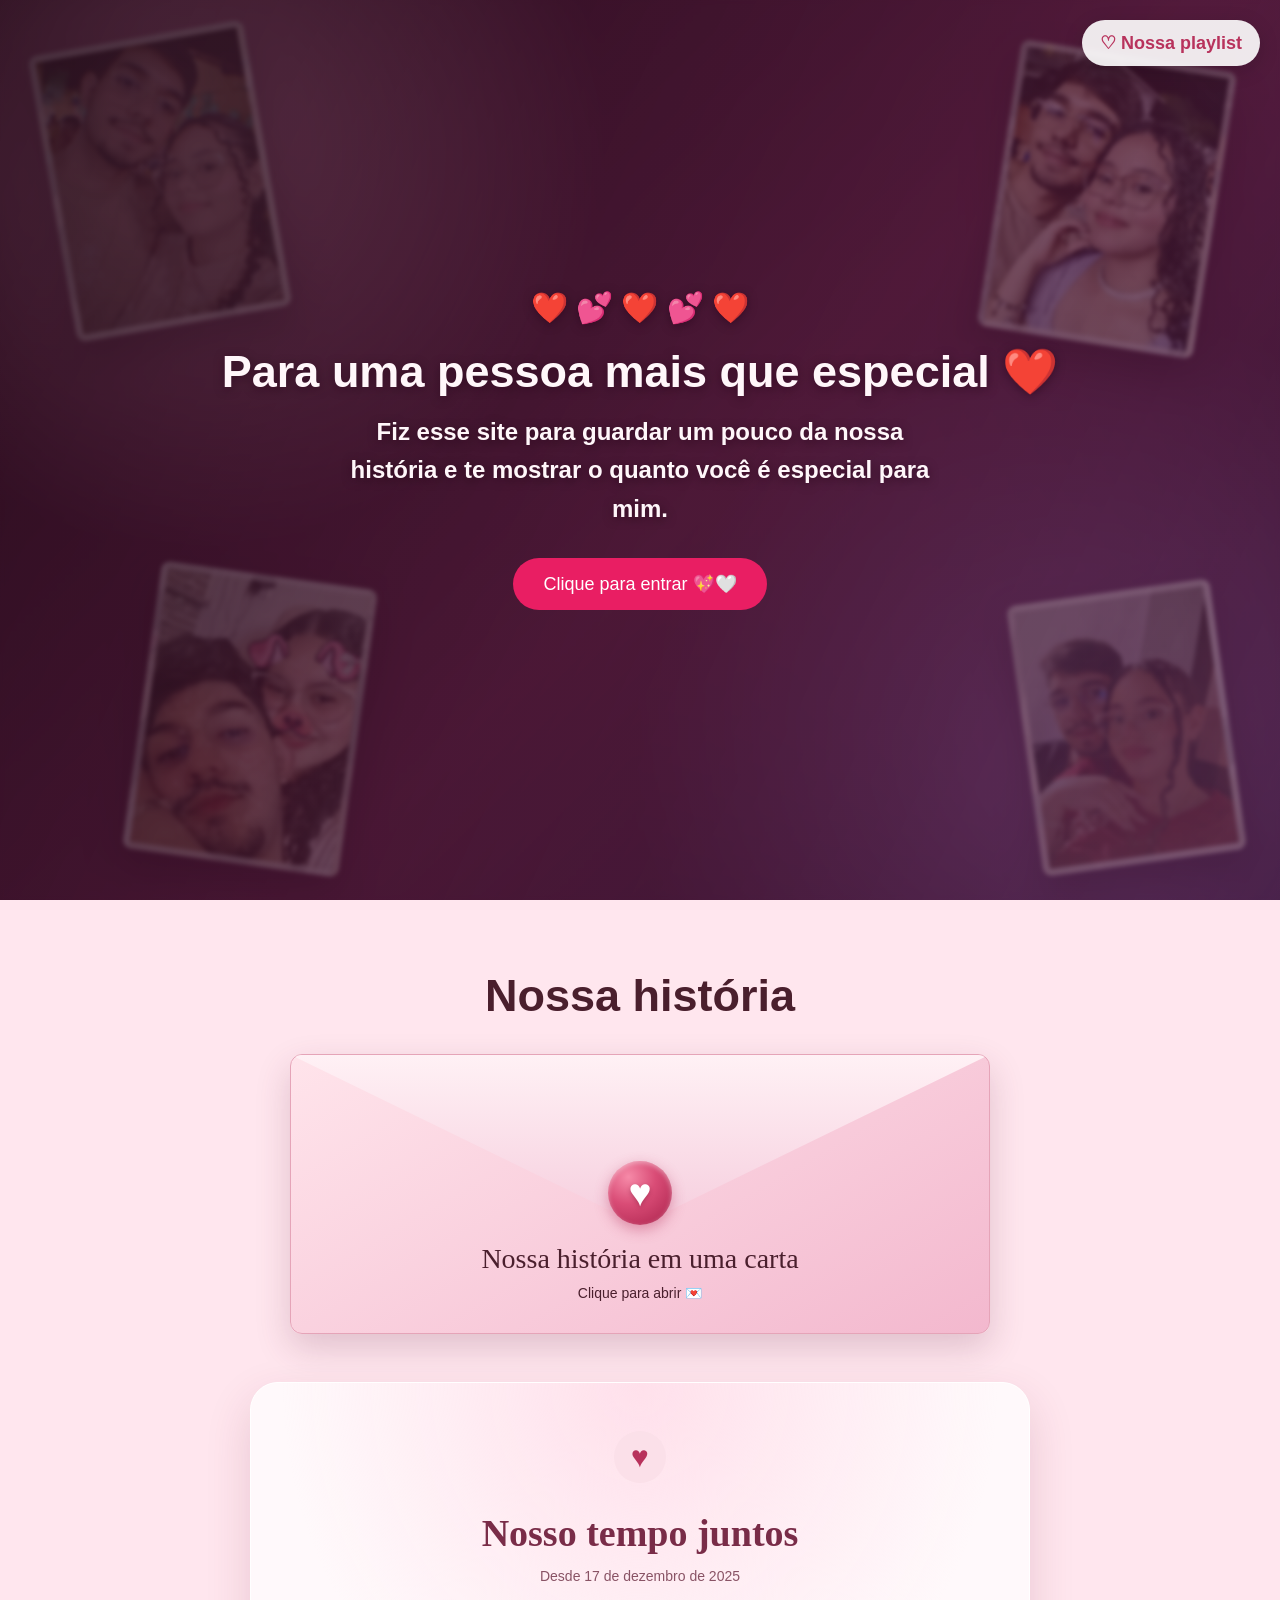
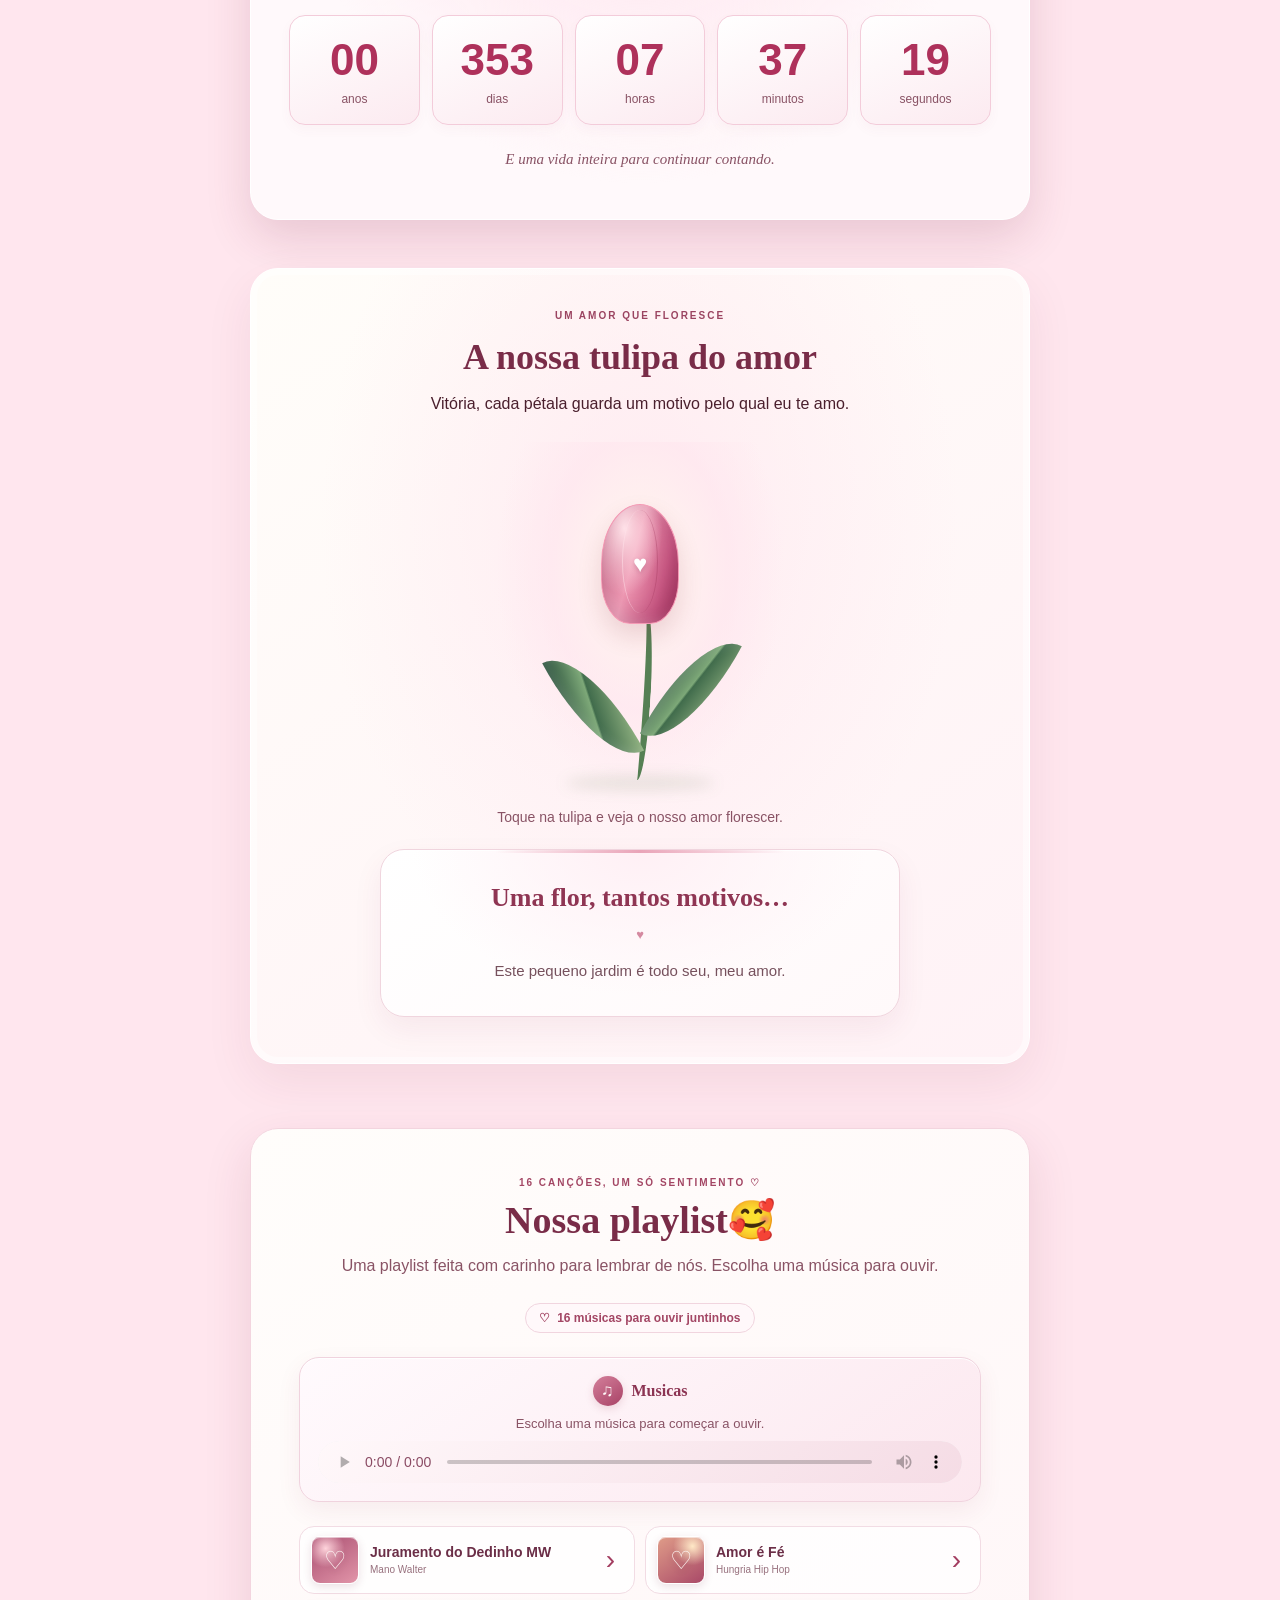
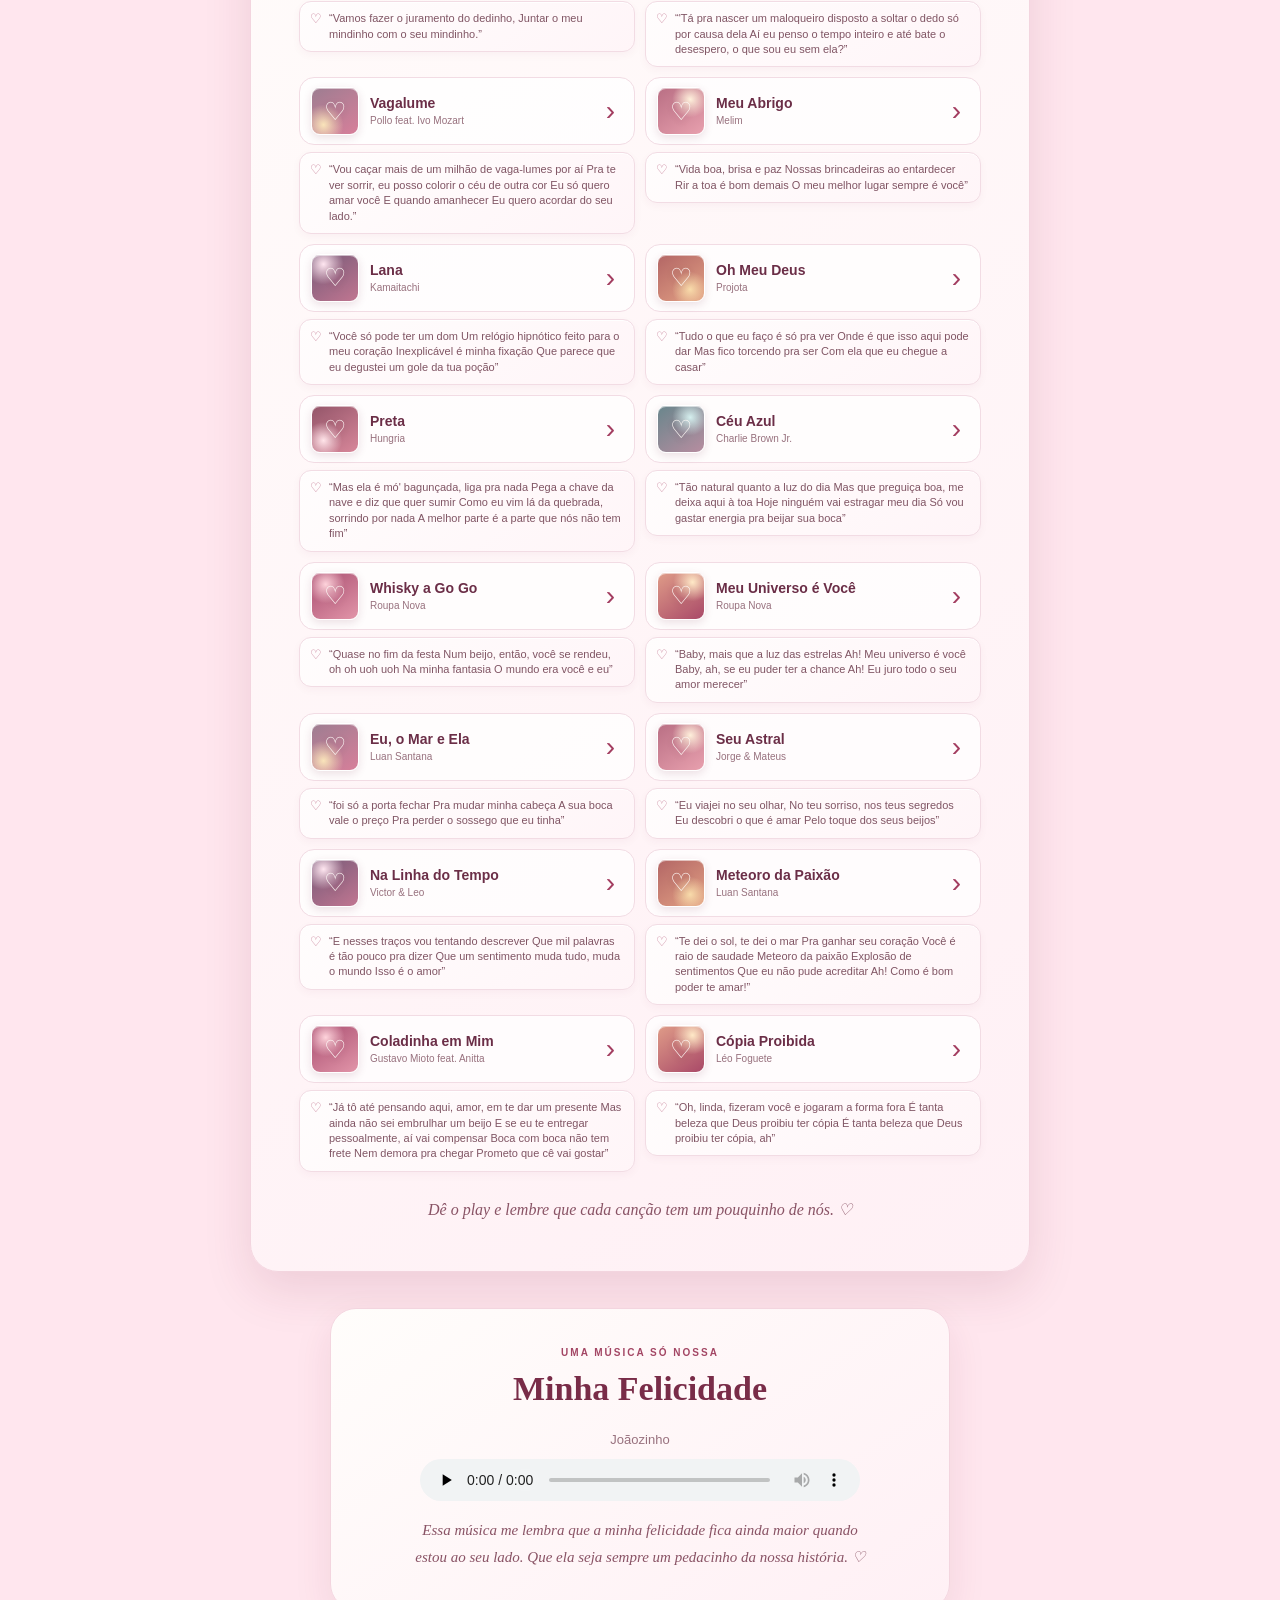
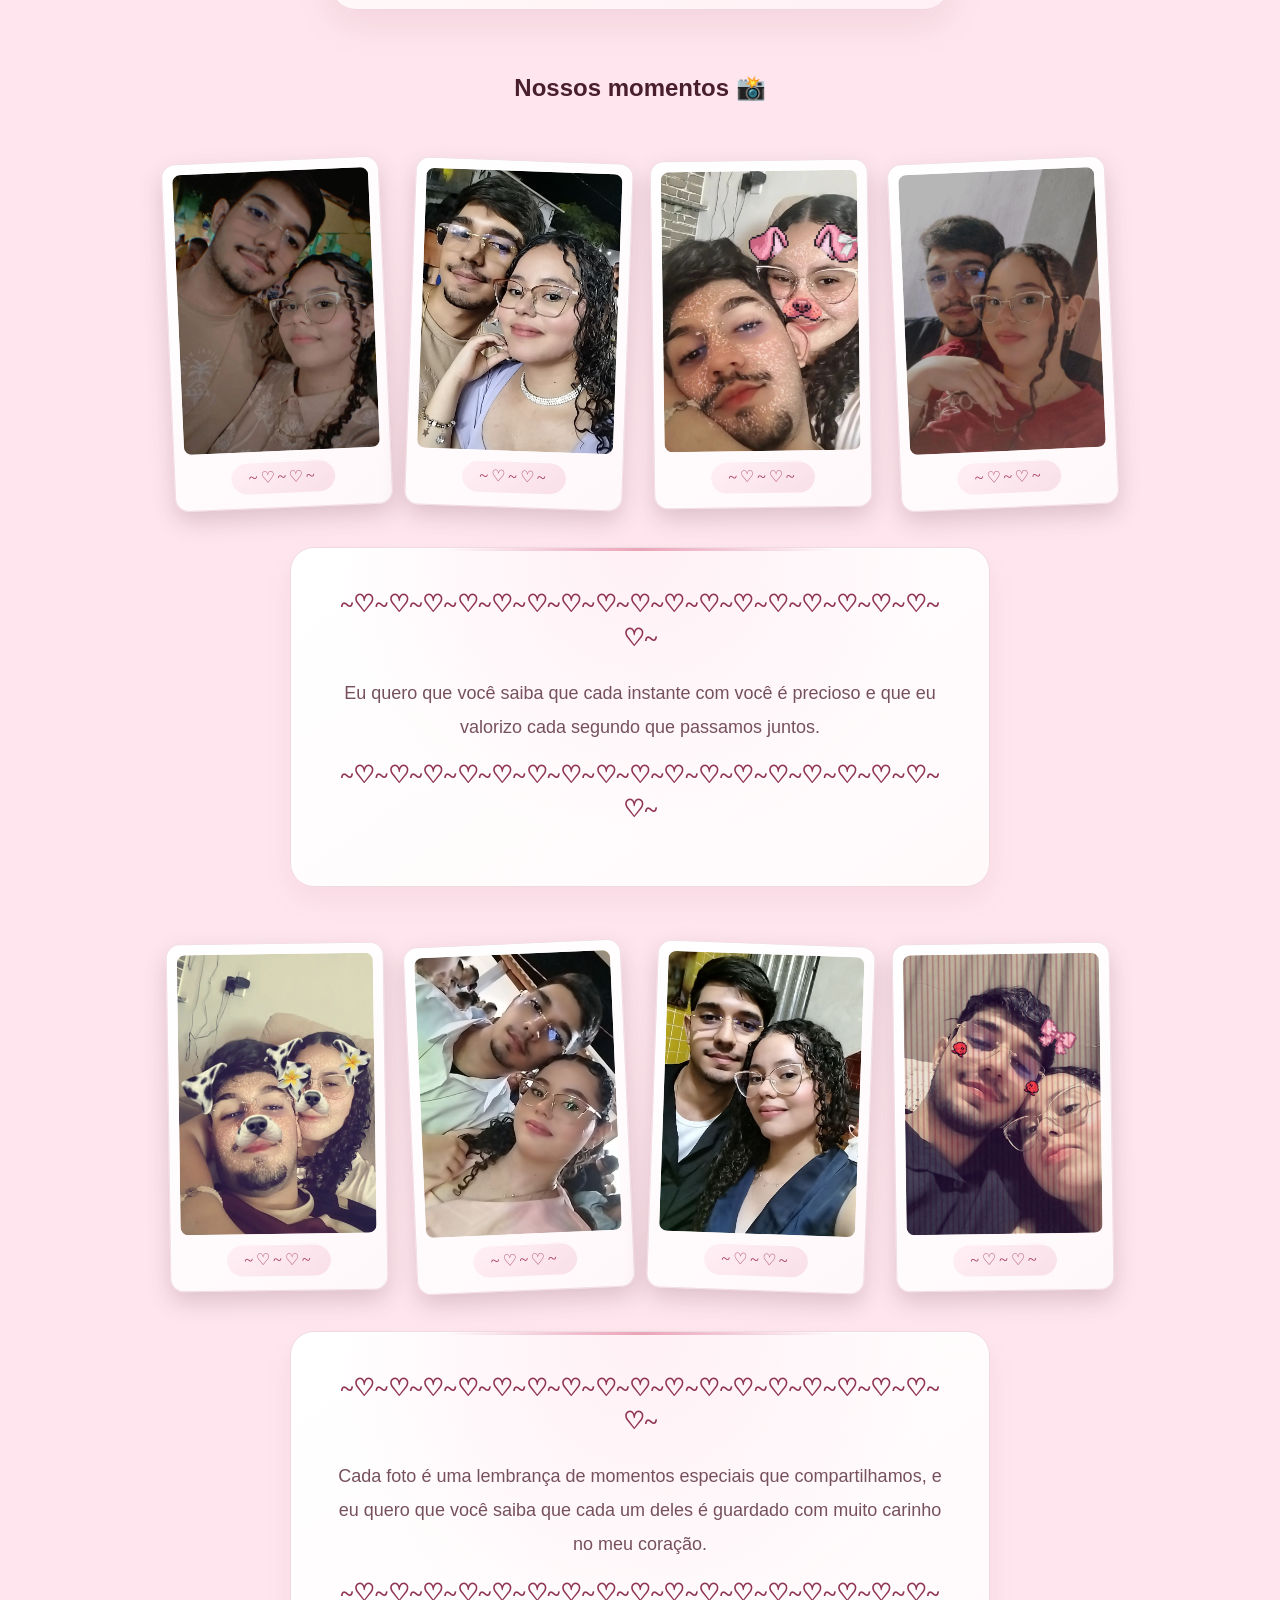
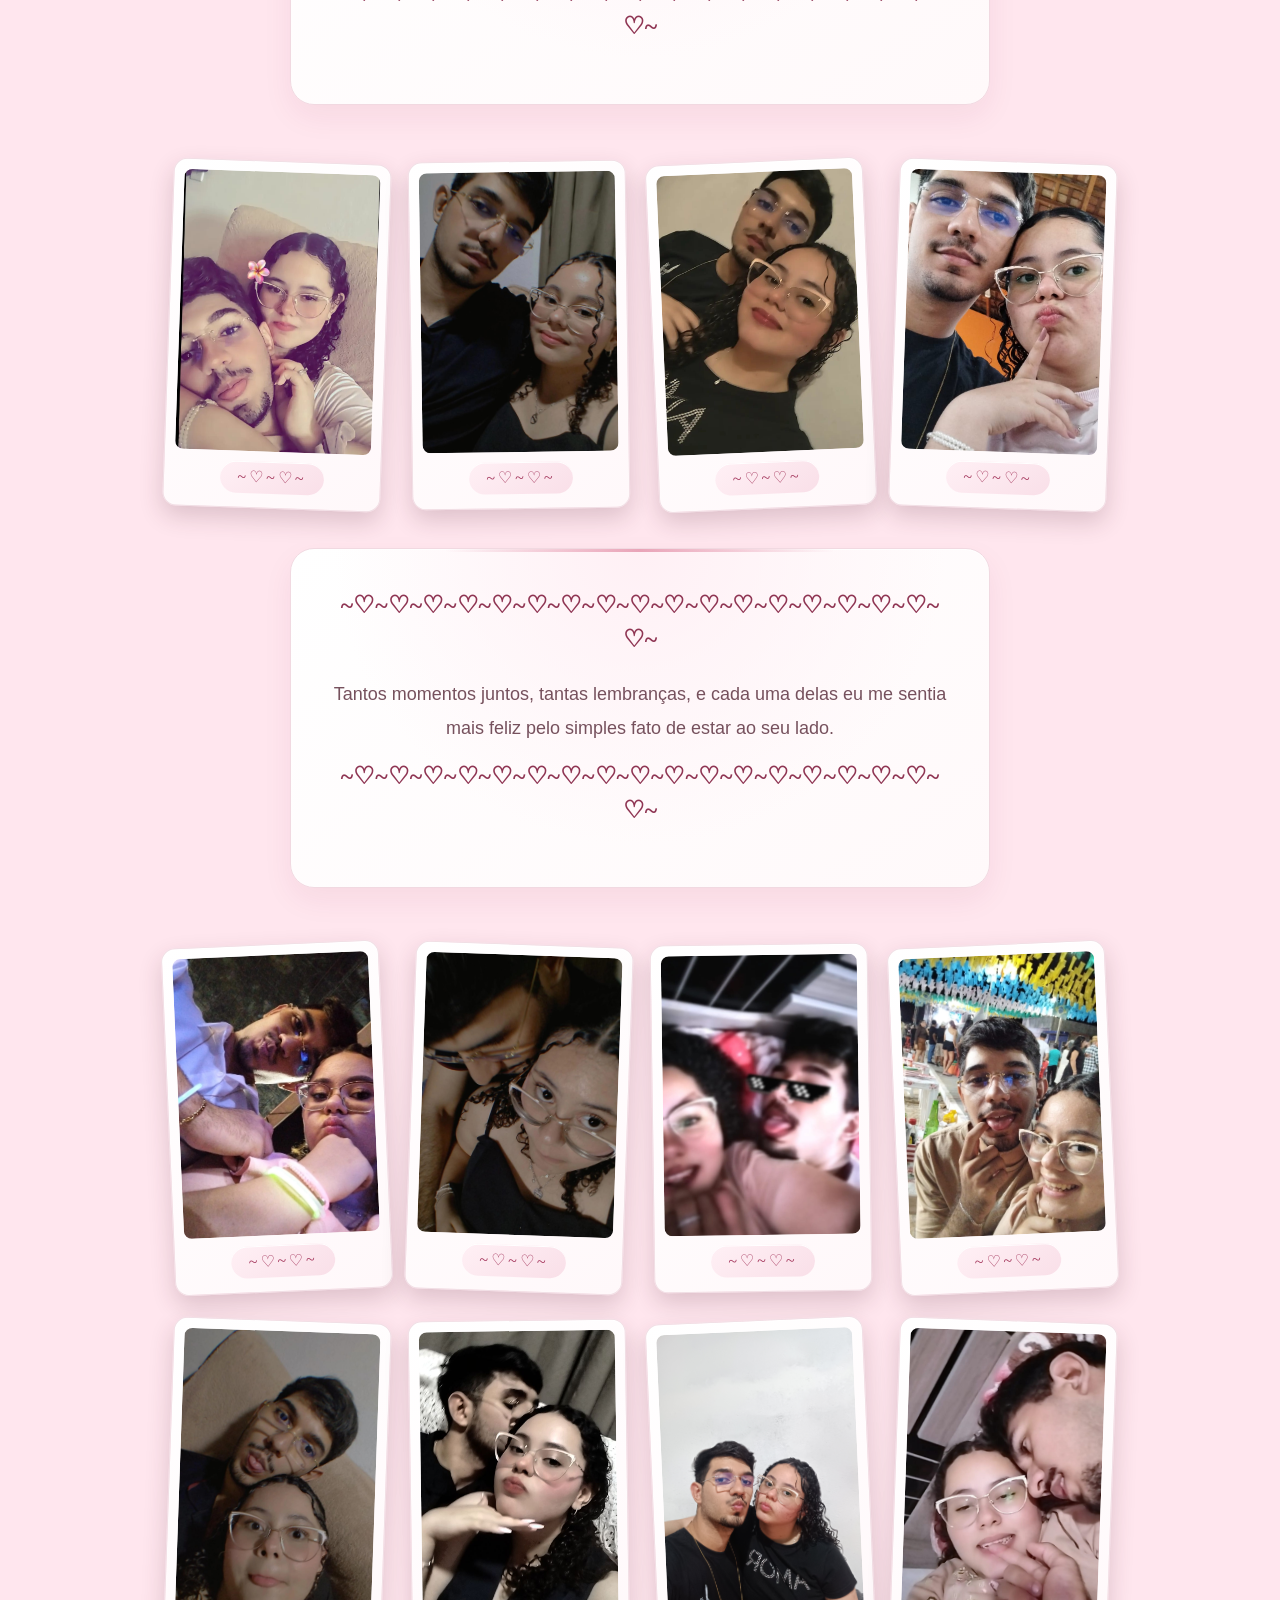
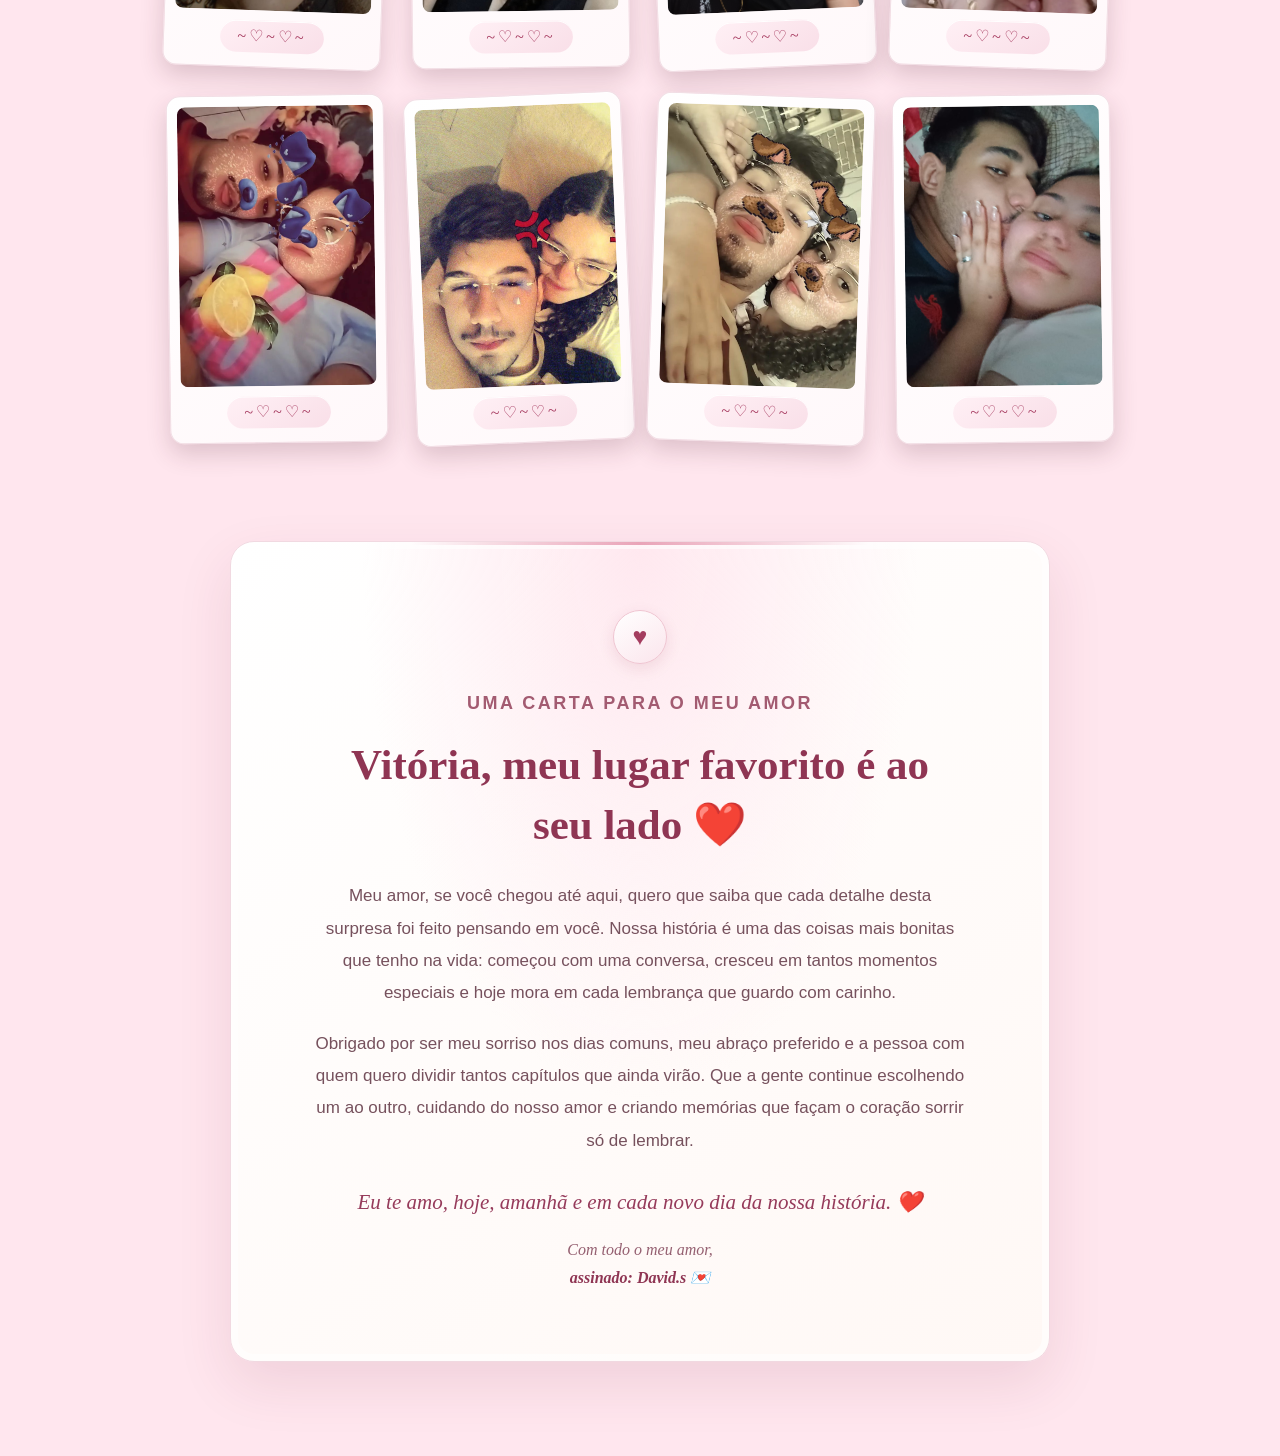
==== commit 0a0fb333: "Add files via upload" ====
--- a/index.html
+++ b/index.html
@@ -1,4 +1,4 @@
-<!DOCTYPE html>
+﻿<!DOCTYPE html>
 <html lang="pt-BR">
 <head>
     <meta charset="UTF-8">
@@ -145,7 +145,7 @@
             <h2 id="musica-especial-titulo">Minha Felicidade</h2>
             <p class="musica-especial-artista">Joãozinho</p>
             <audio controls preload="none" aria-label="Minha Felicidade, de Joãozinho">
-                <source src="PLAYLIST/minha%20felicidade.mpeg" type="audio/mpeg">
+                <source src="surpresa-pro-meu-amor/PLAYLIST/minha%20felicidade.mp3" type="audio/mpeg">
                 Seu navegador não consegue reproduzir este áudio.
             </audio>
             <p class="musica-especial-texto">Essa música me lembra que a minha felicidade fica ainda maior quando estou ao seu lado. Que ela seja sempre um pedacinho da nossa história. ♡</p>
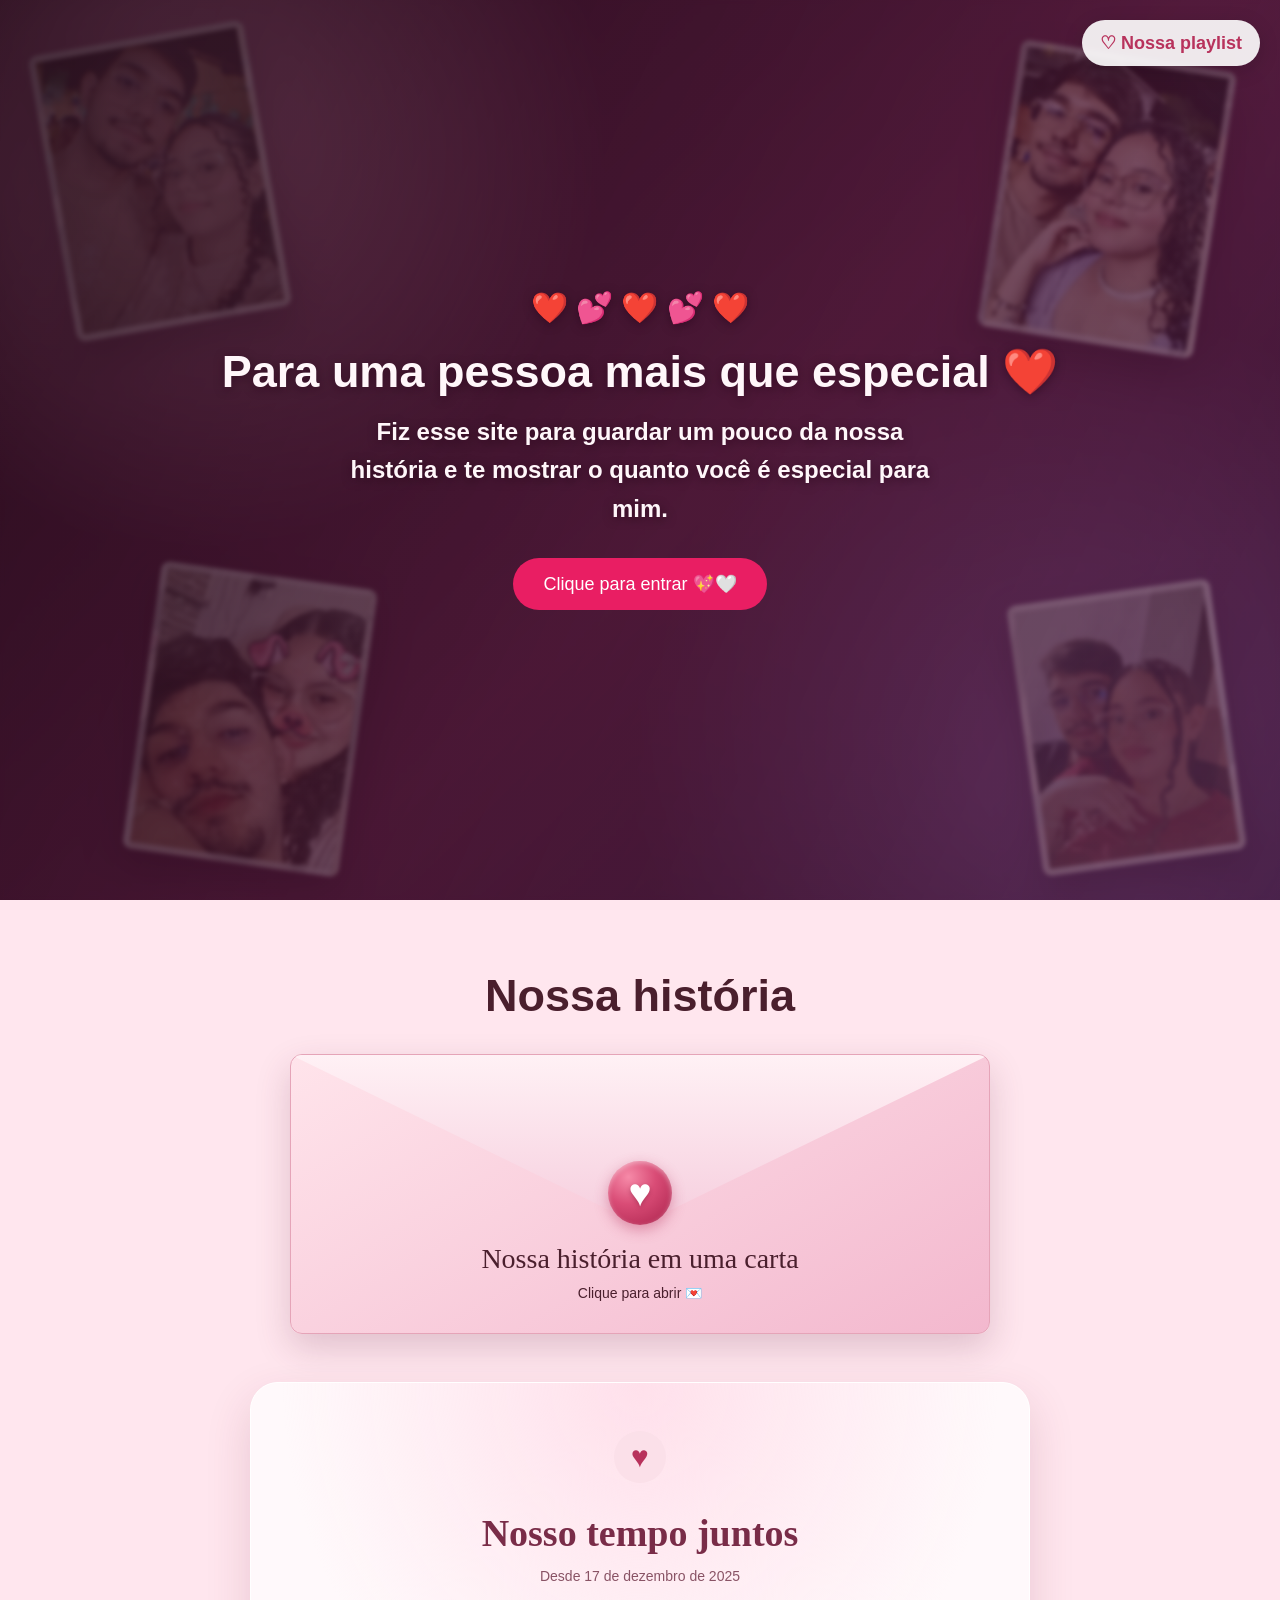
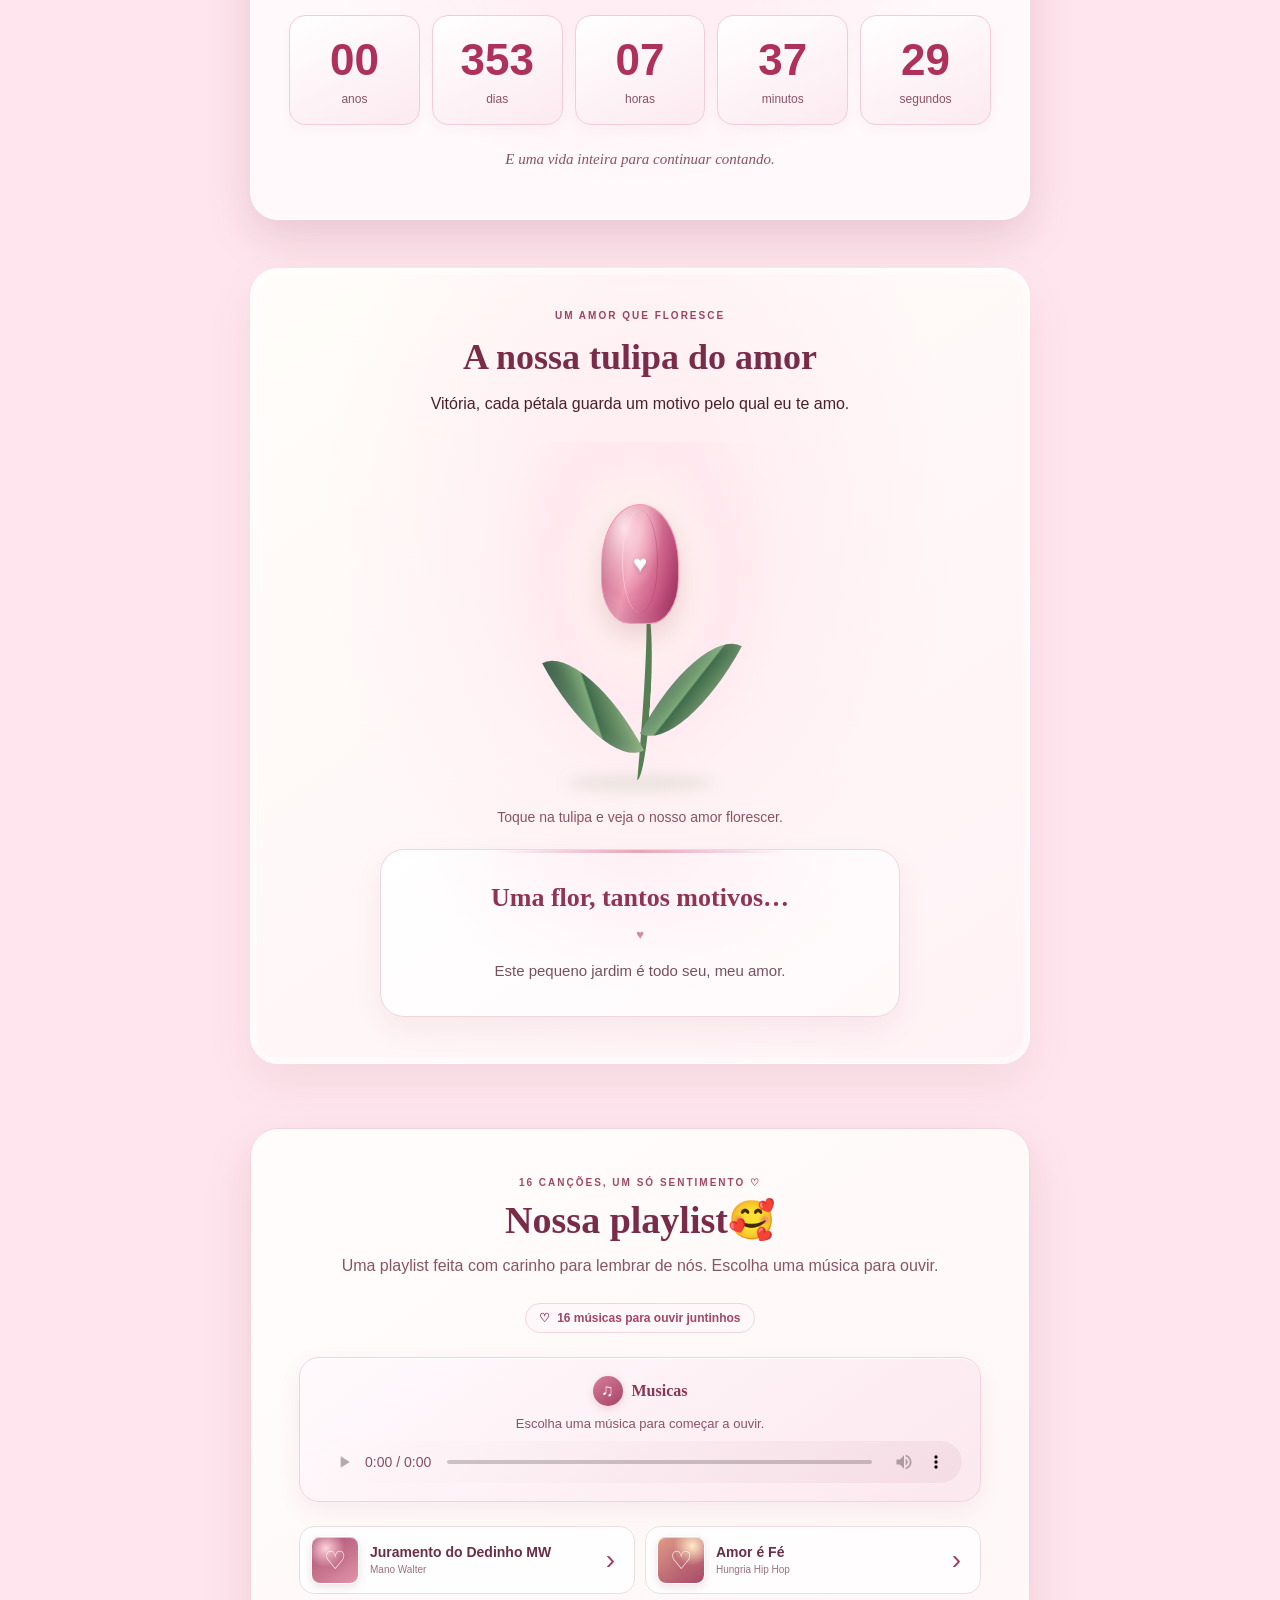
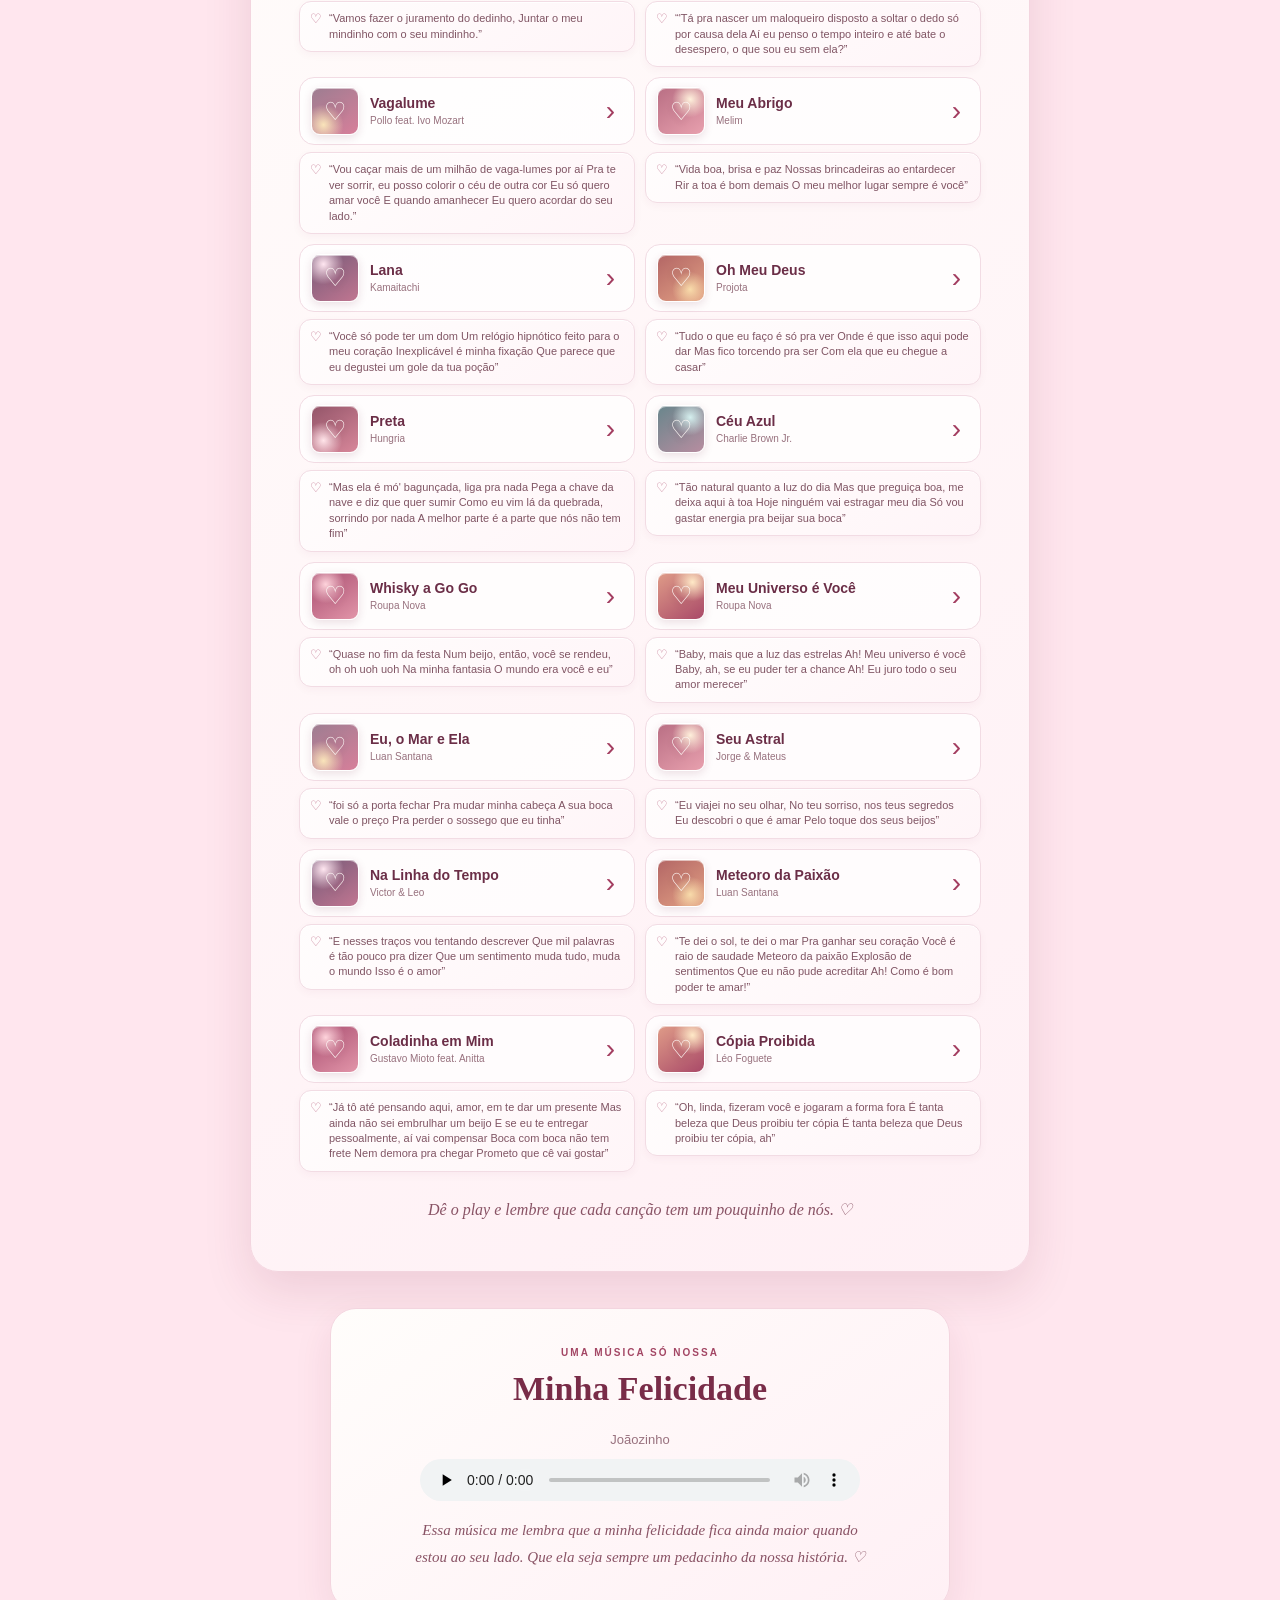
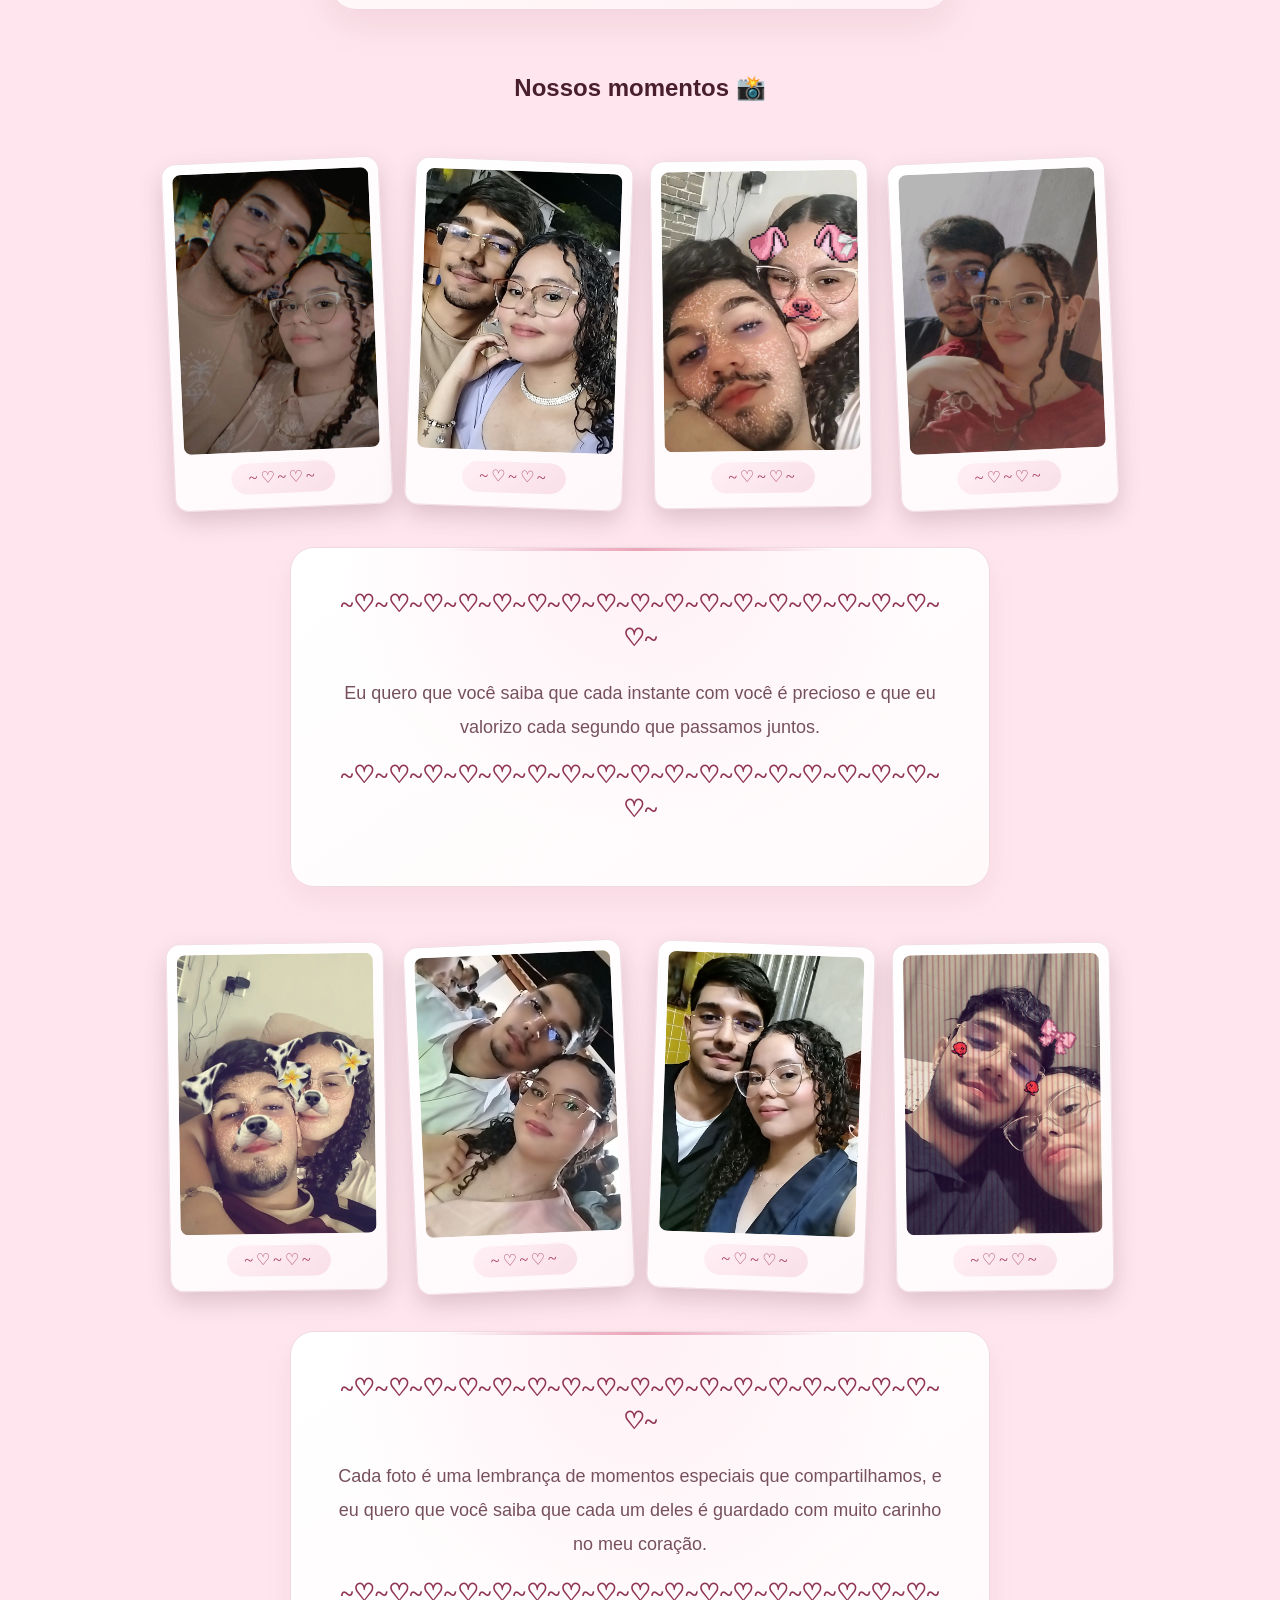
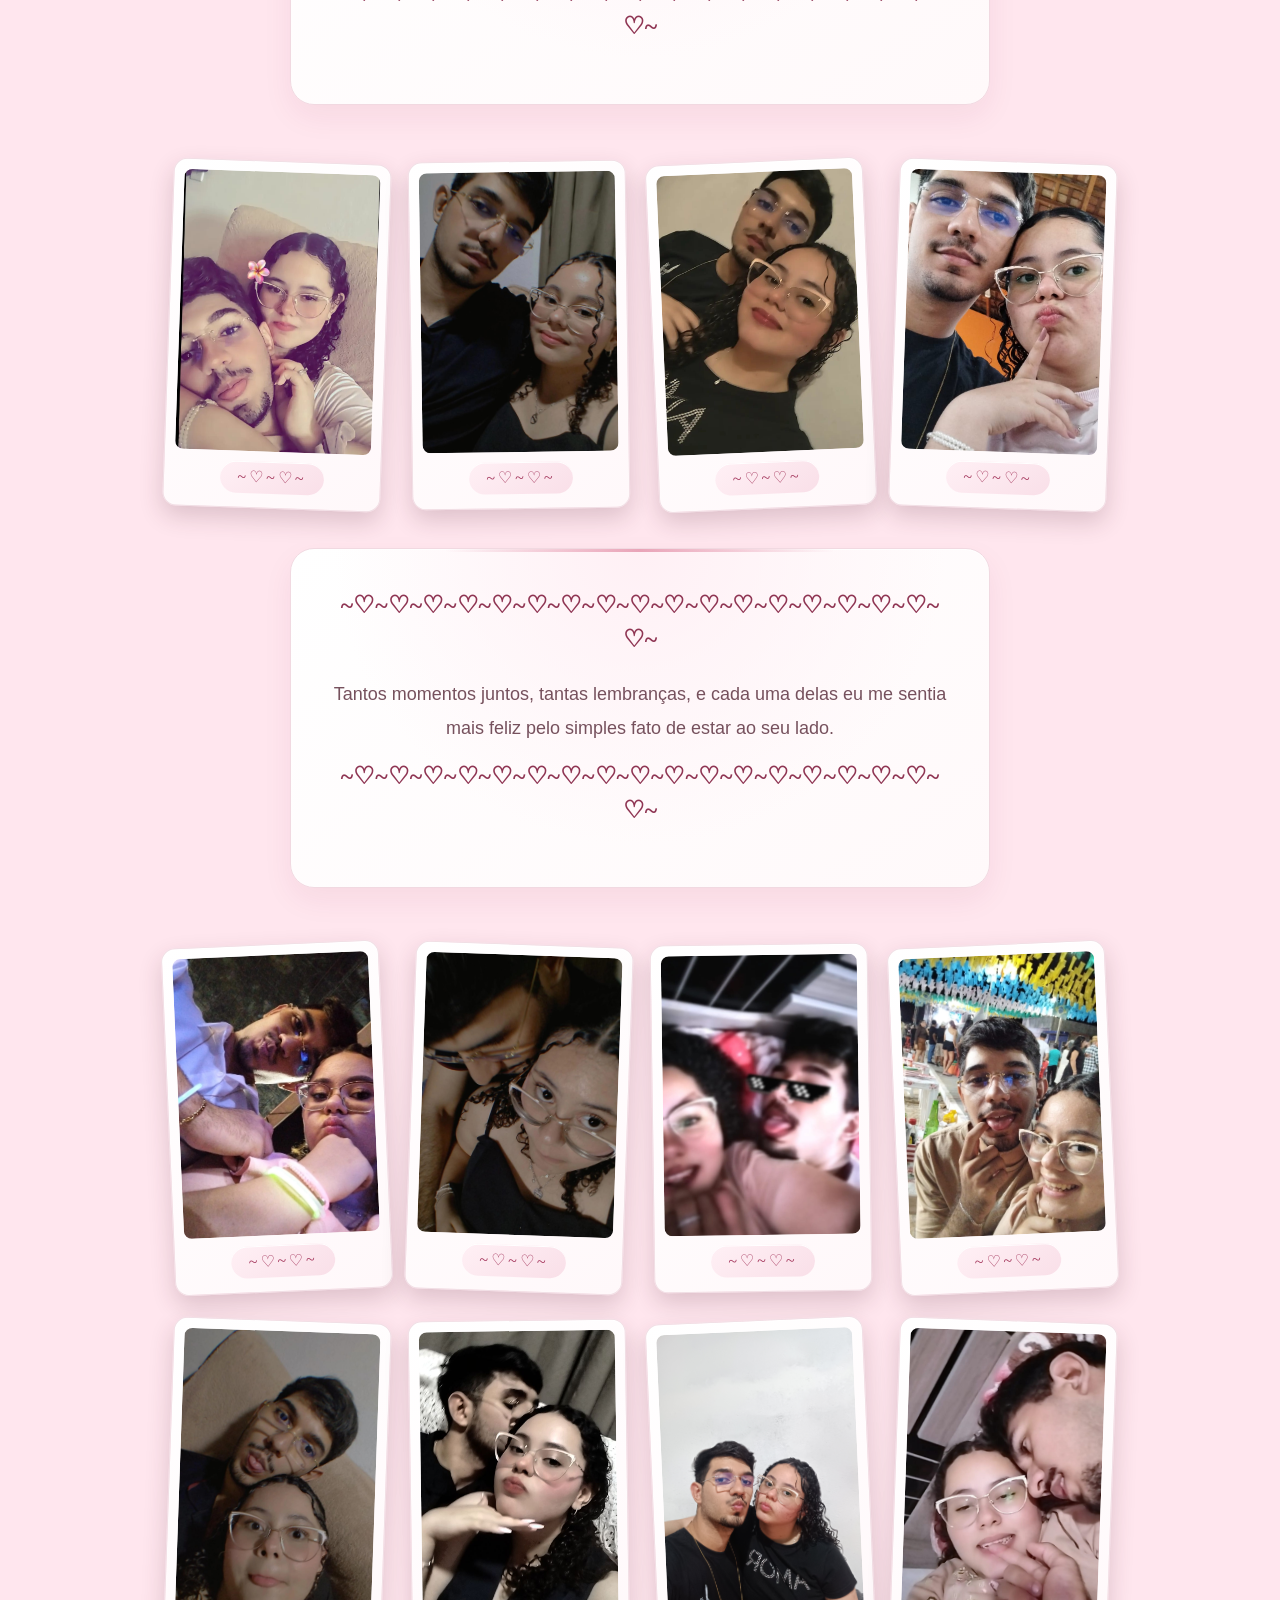
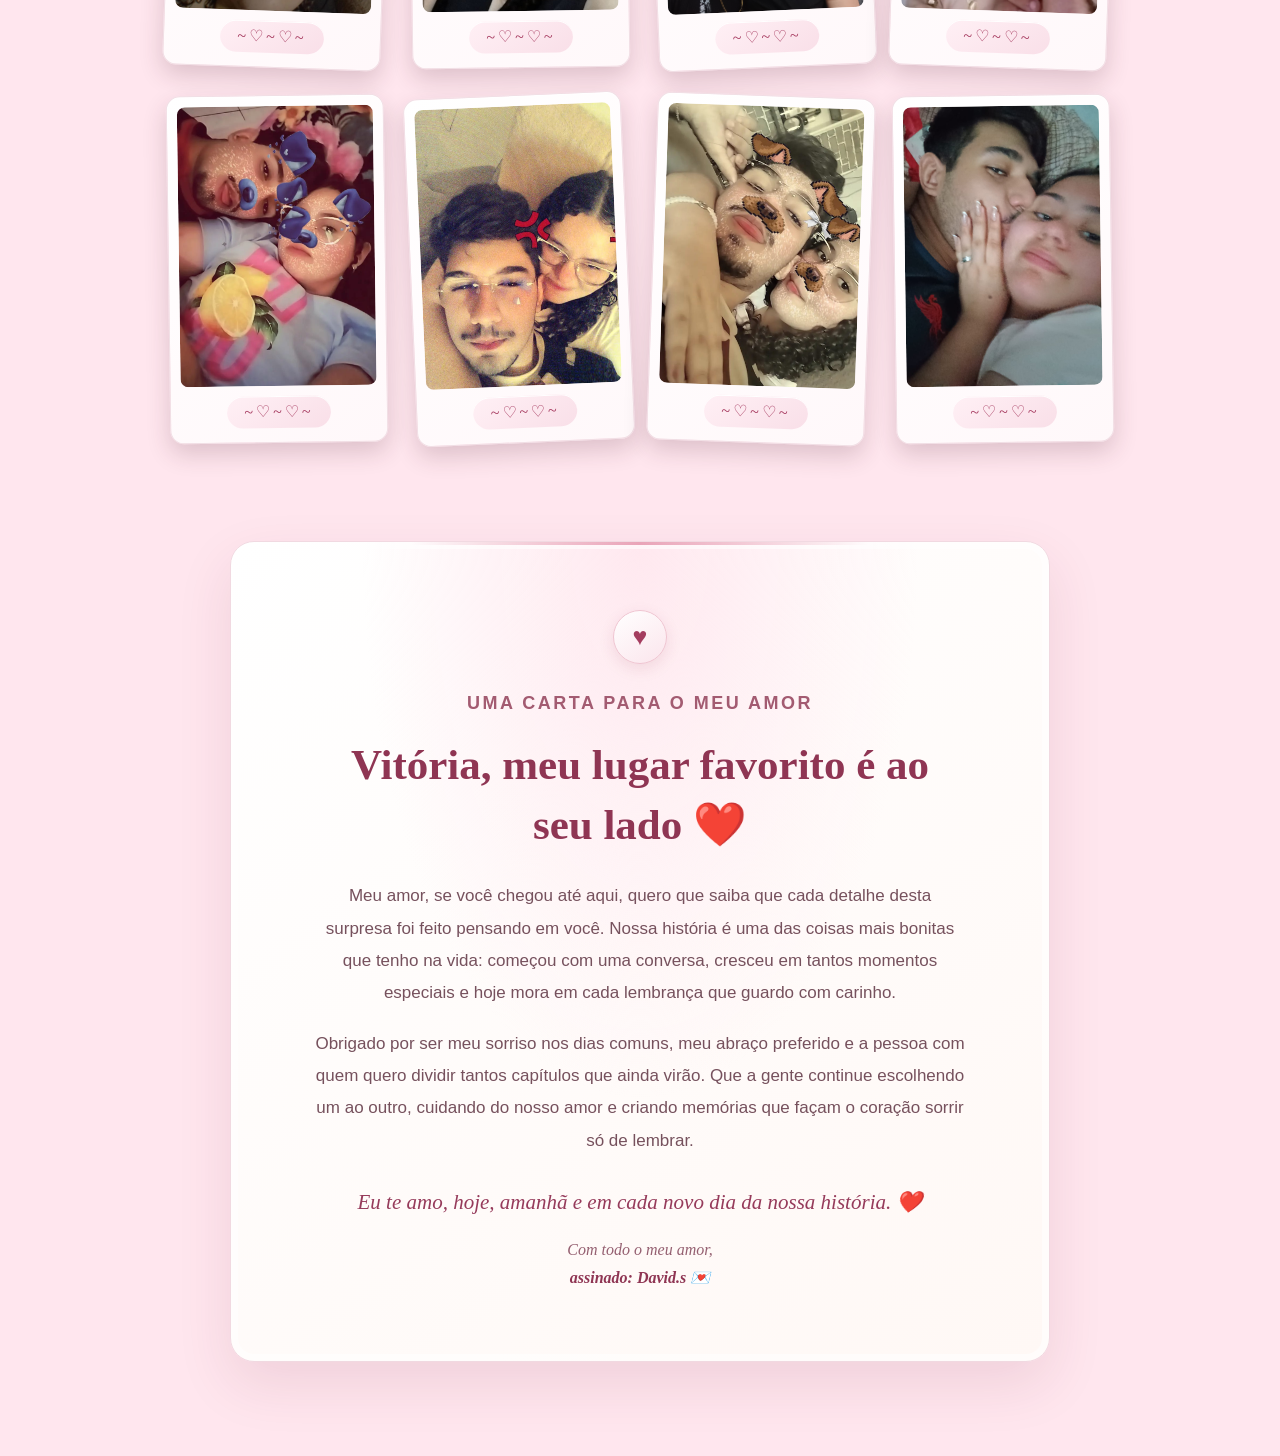
==== commit b1fa9729: "Add files via upload" ====
--- a/index.html
+++ b/index.html
@@ -120,8 +120,8 @@
                 <audio id="playlist-audio" controls preload="none" aria-label="Player da playlist"></audio>
             </div>
             <ol class="playlist-lista">
-                <li><button class="faixa-botao" type="button" data-src="surpresa-pro-meu-amor/PLAYLIST/JURAMENTO%20DEDINHO%20.mp3" data-title="Juramento do Dedinho MW"><span class="faixa-capa capa-1" aria-hidden="true">♡</span><span class="faixa-info"><strong>Juramento do Dedinho MW</strong><small>Mano Walter</small></span><span class="faixa-tocar" aria-hidden="true">›</span></button><div class="faixa-frase">“Vamos fazer o juramento do dedinho, Juntar o meu mindinho com o seu mindinho.”</div></li>
-                <li><button class="faixa-botao" type="button" data-src="surpresa-pro-meu-amor/PLAYLIST/AMOR%20E%20F%C3%89%20.mp3" data-title="Amor é Fé"><span class="faixa-capa capa-2" aria-hidden="true">♡</span><span class="faixa-info"><strong>Amor é Fé</strong><small>Hungria Hip Hop</small></span><span class="faixa-tocar" aria-hidden="true">›</span></button><div class="faixa-frase">“'Tá pra nascer um maloqueiro disposto a soltar o dedo só por causa dela Aí eu penso o tempo inteiro e até bate o desespero, o que sou eu sem ela?”</div></li>
+                <li><button class="faixa-botao" type="button" data-src="surpresa-pro-meu-amor/PLAYLIST/JURAMENTO DEDINHO .mp3" data-title="Juramento do Dedinho MW"><span class="faixa-capa capa-1" aria-hidden="true">♡</span><span class="faixa-info"><strong>Juramento do Dedinho MW</strong><small>Mano Walter</small></span><span class="faixa-tocar" aria-hidden="true">›</span></button><div class="faixa-frase">“Vamos fazer o juramento do dedinho, Juntar o meu mindinho com o seu mindinho.”</div></li>
+                <li><button class="faixa-botao" type="button" data-src="surpresa-pro-meu-amor/PLAYLIST/AMOR E FÉ .mp3" data-title="Amor é Fé"><span class="faixa-capa capa-2" aria-hidden="true">♡</span><span class="faixa-info"><strong>Amor é Fé</strong><small>Hungria Hip Hop</small></span><span class="faixa-tocar" aria-hidden="true">›</span></button><div class="faixa-frase">“'Tá pra nascer um maloqueiro disposto a soltar o dedo só por causa dela Aí eu penso o tempo inteiro e até bate o desespero, o que sou eu sem ela?”</div></li>
                 <li><button class="faixa-botao" type="button" data-src="surpresa-pro-meu-amor/PLAYLIST/VAGALUMES.mp3" data-title="Vagalume"><span class="faixa-capa capa-3" aria-hidden="true">♡</span><span class="faixa-info"><strong>Vagalume</strong><small>Pollo feat. Ivo Mozart</small></span><span class="faixa-tocar" aria-hidden="true">›</span></button><div class="faixa-frase">“Vou caçar mais de um milhão de vaga-lumes por aí Pra te ver sorrir, eu posso colorir o céu de outra cor Eu só quero amar você E quando amanhecer Eu quero acordar do seu lado.”</div></li>
                 <li><button class="faixa-botao" type="button" data-src="surpresa-pro-meu-amor/PLAYLIST/MEU%20ABRIGO.mp3" data-title="Meu Abrigo"><span class="faixa-capa capa-4" aria-hidden="true">♡</span><span class="faixa-info"><strong>Meu Abrigo</strong><small>Melim</small></span><span class="faixa-tocar" aria-hidden="true">›</span></button><div class="faixa-frase">“Vida boa, brisa e paz Nossas brincadeiras ao entardecer Rir a toa é bom demais O meu melhor lugar sempre é você”</div></li>
                 <li><button class="faixa-botao" type="button" data-src="surpresa-pro-meu-amor/PLAYLIST/LANA.mp3" data-title="Lana"><span class="faixa-capa capa-5" aria-hidden="true">♡</span><span class="faixa-info"><strong>Lana</strong><small>Kamaitachi</small></span><span class="faixa-tocar" aria-hidden="true">›</span></button><div class="faixa-frase">“Você só pode ter um dom Um relógio hipnótico feito para o meu coração Inexplicável é minha fixação Que parece que eu degustei um gole da tua poção”</div></li>
